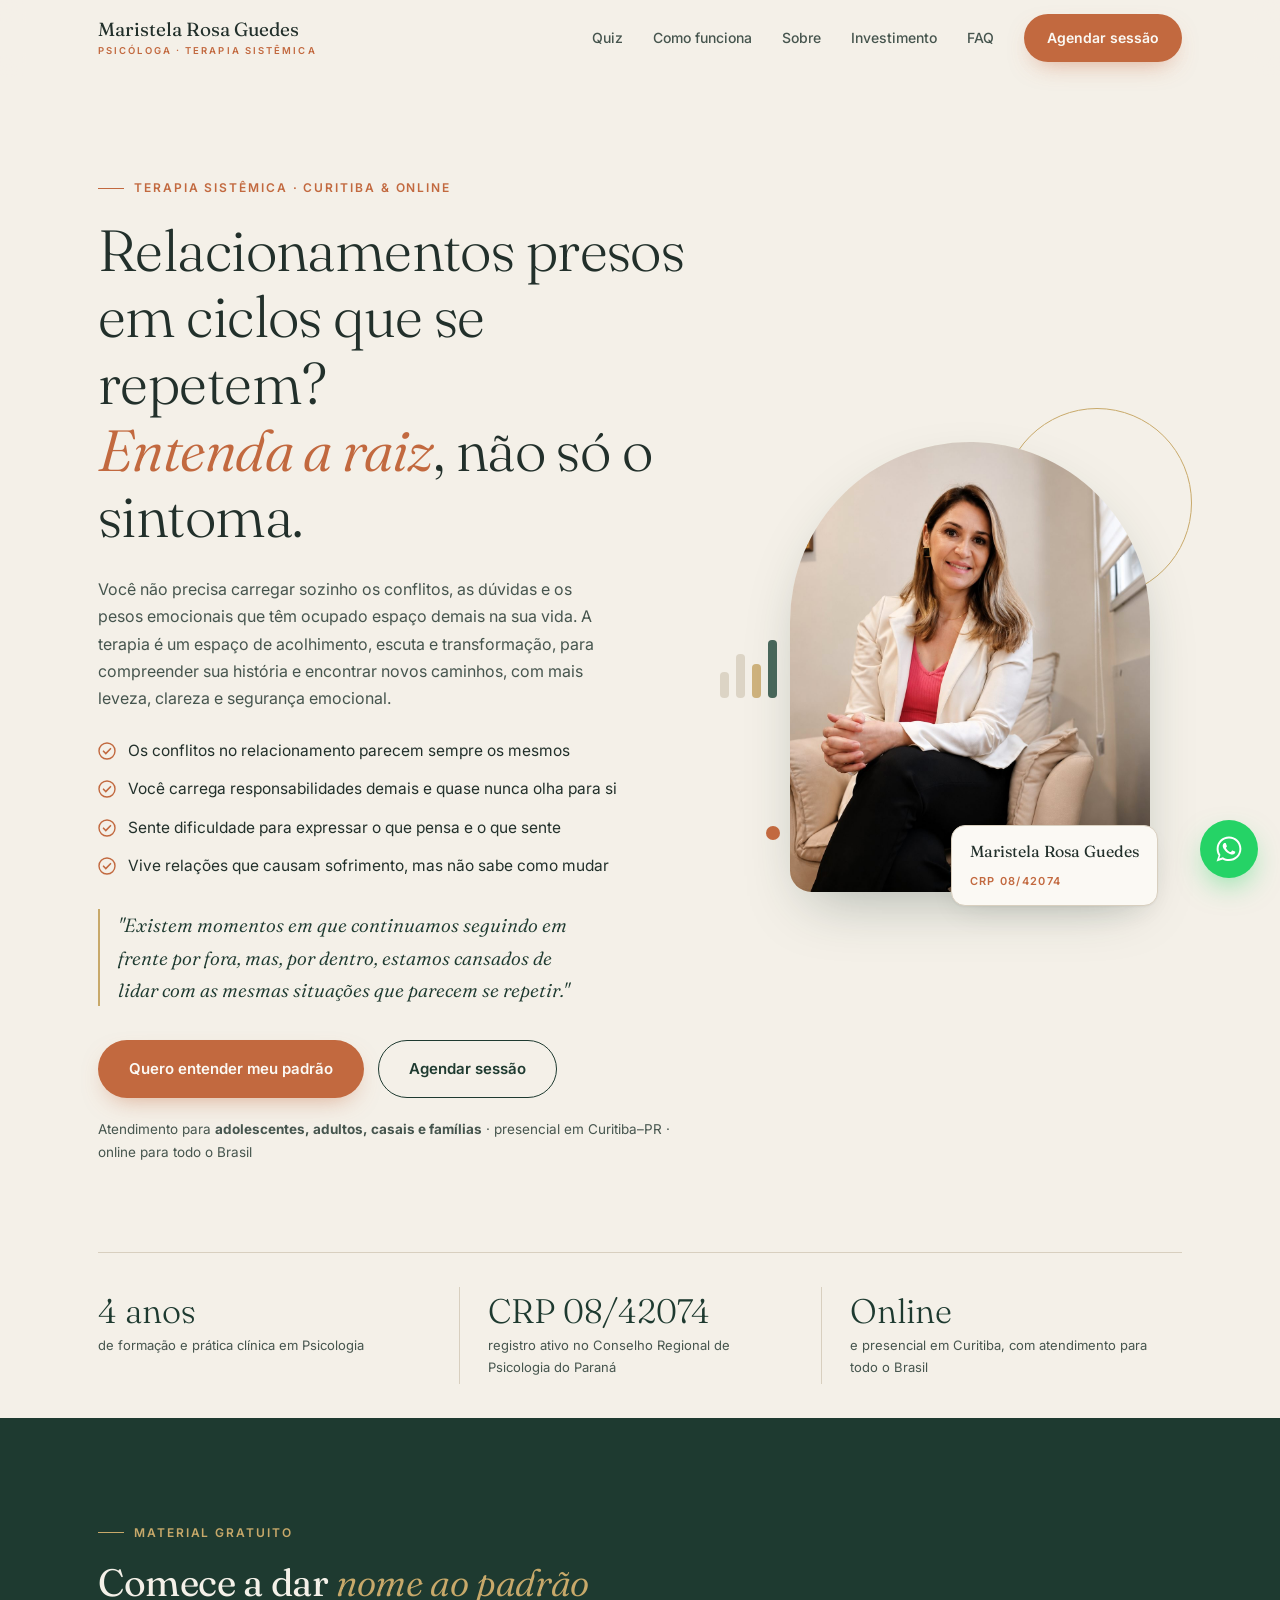
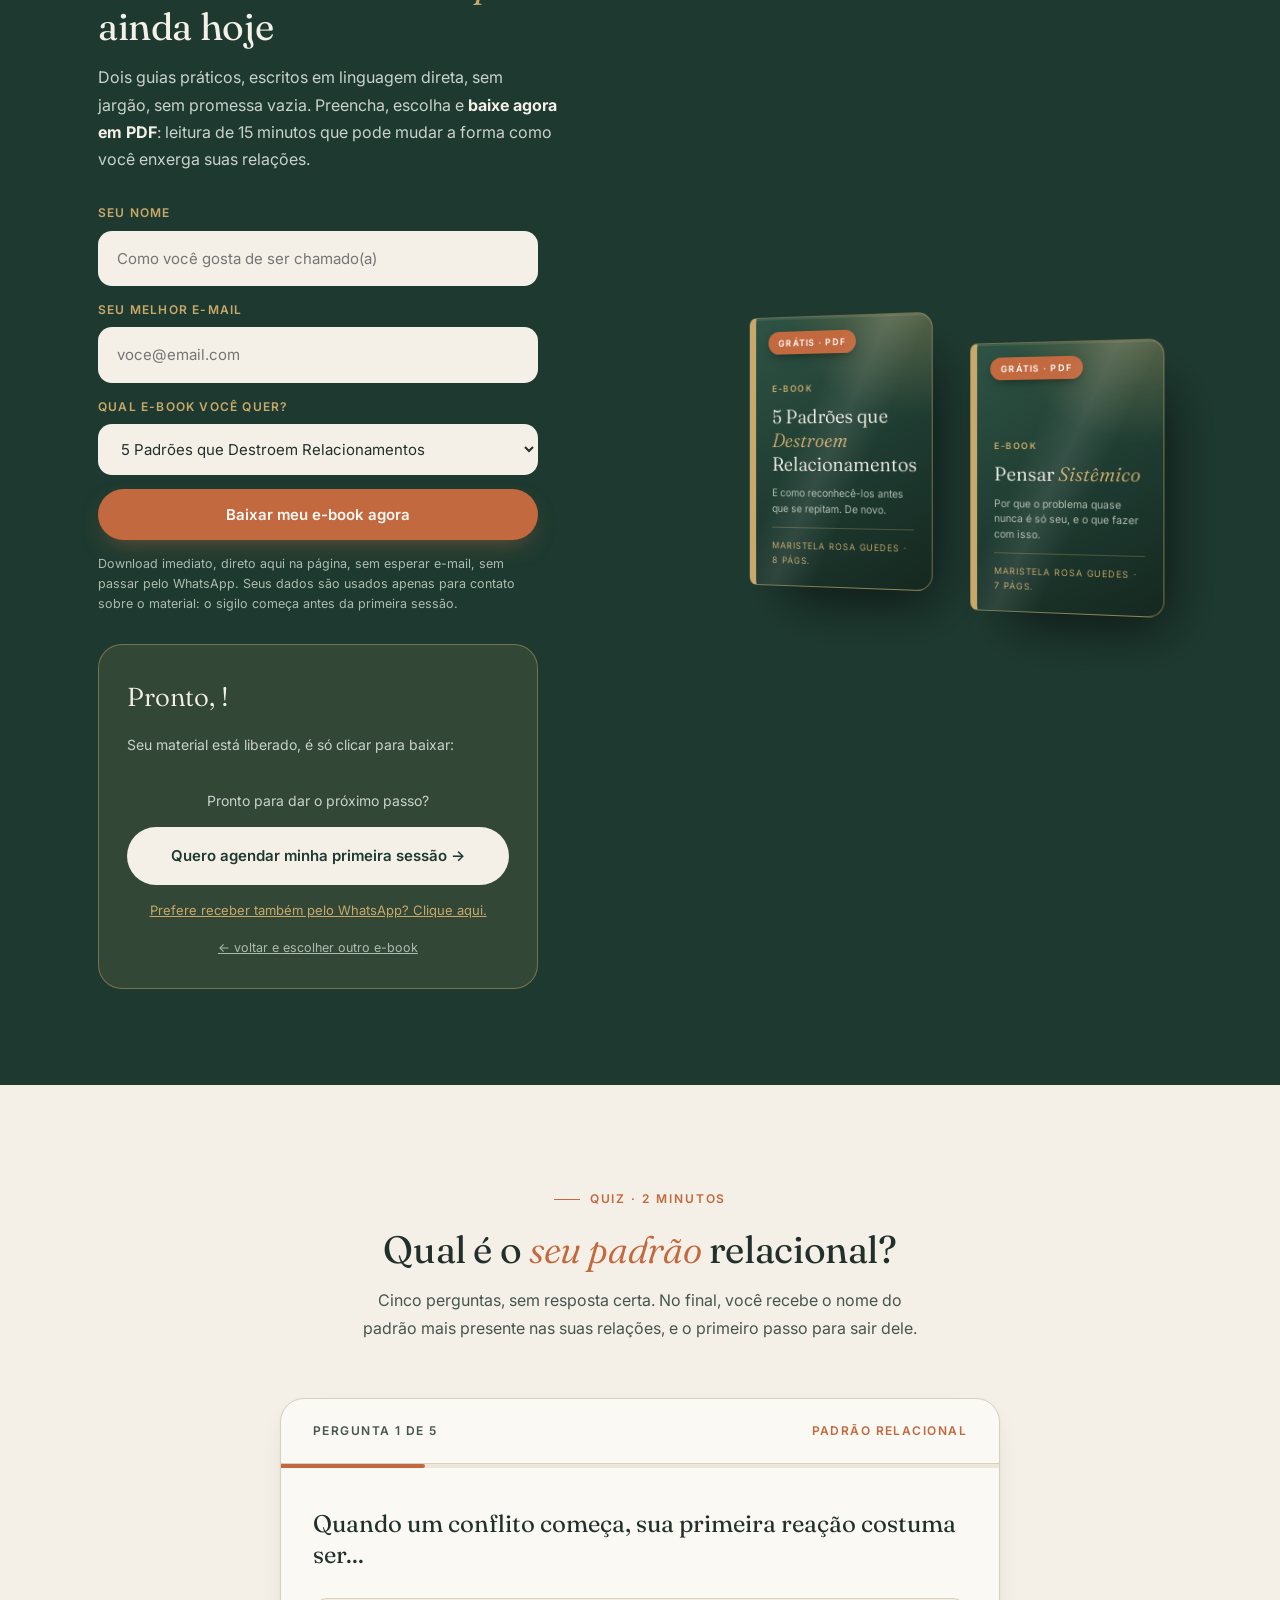
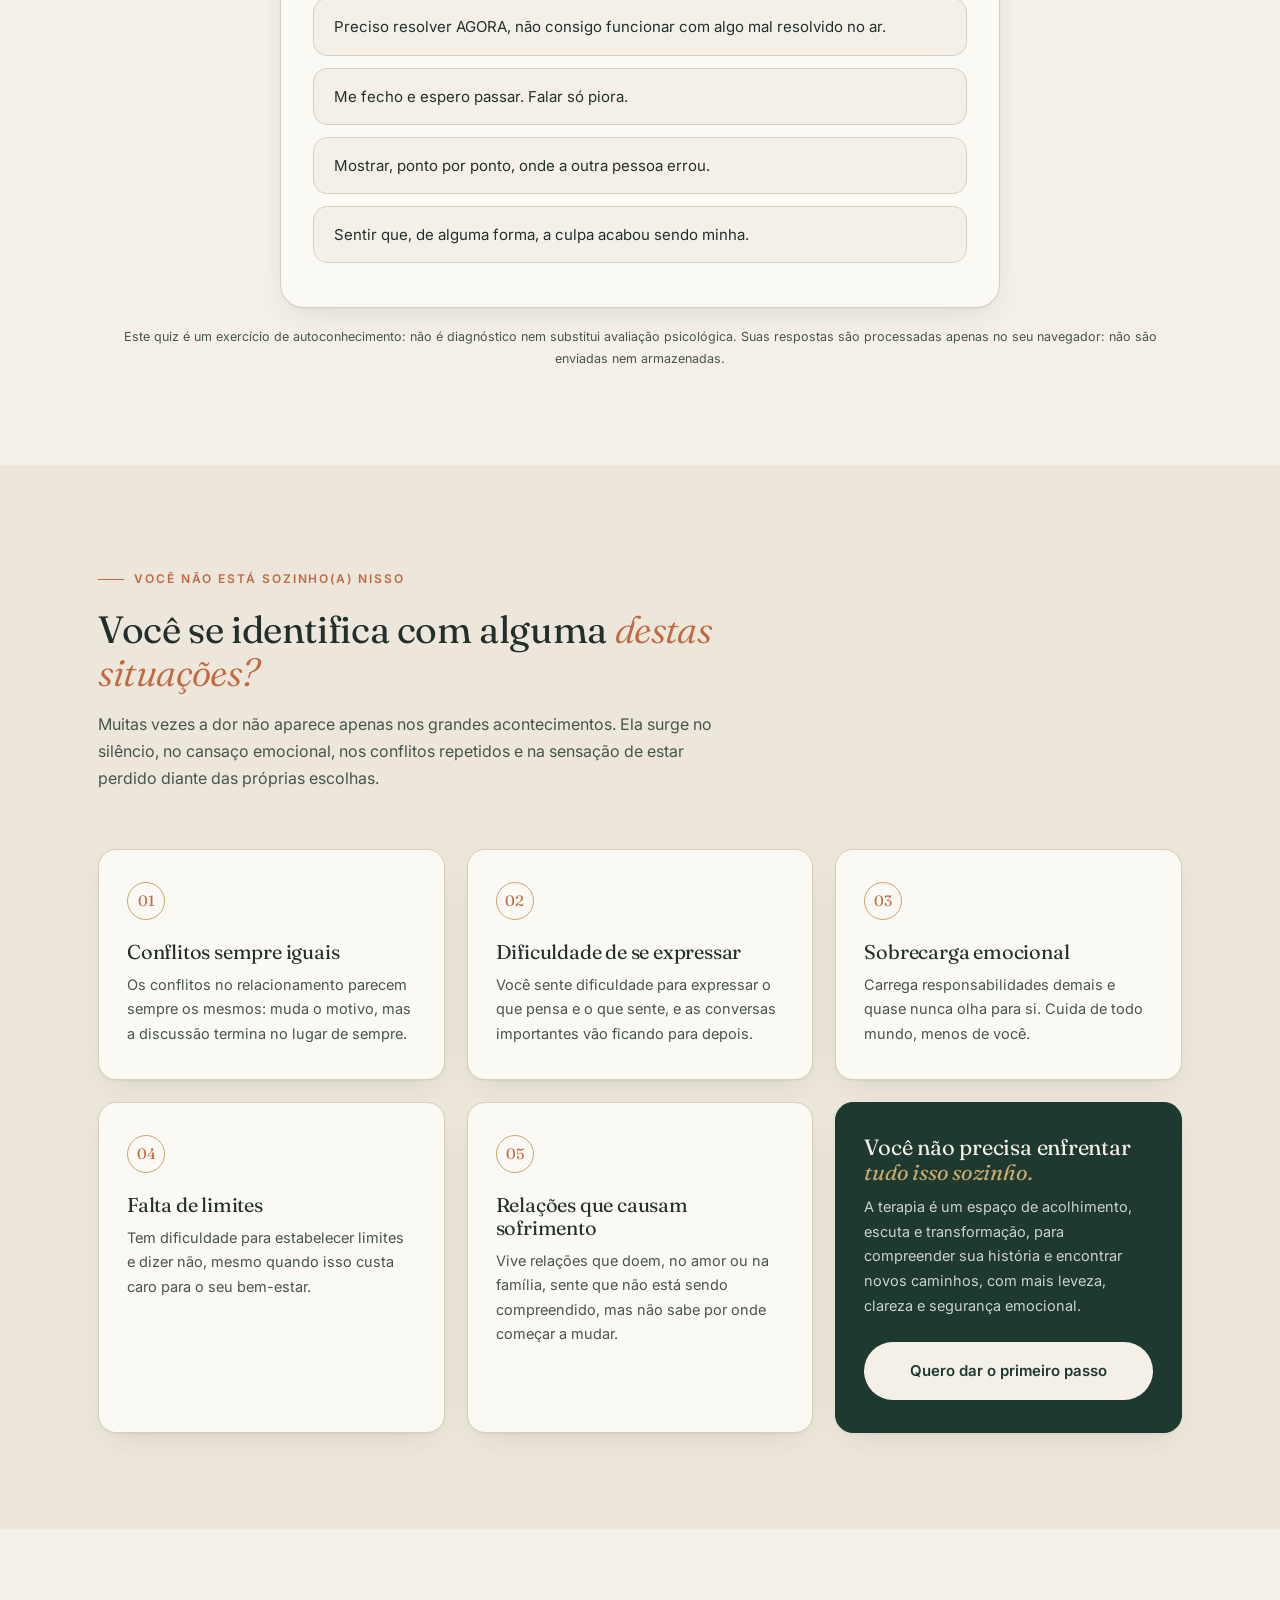
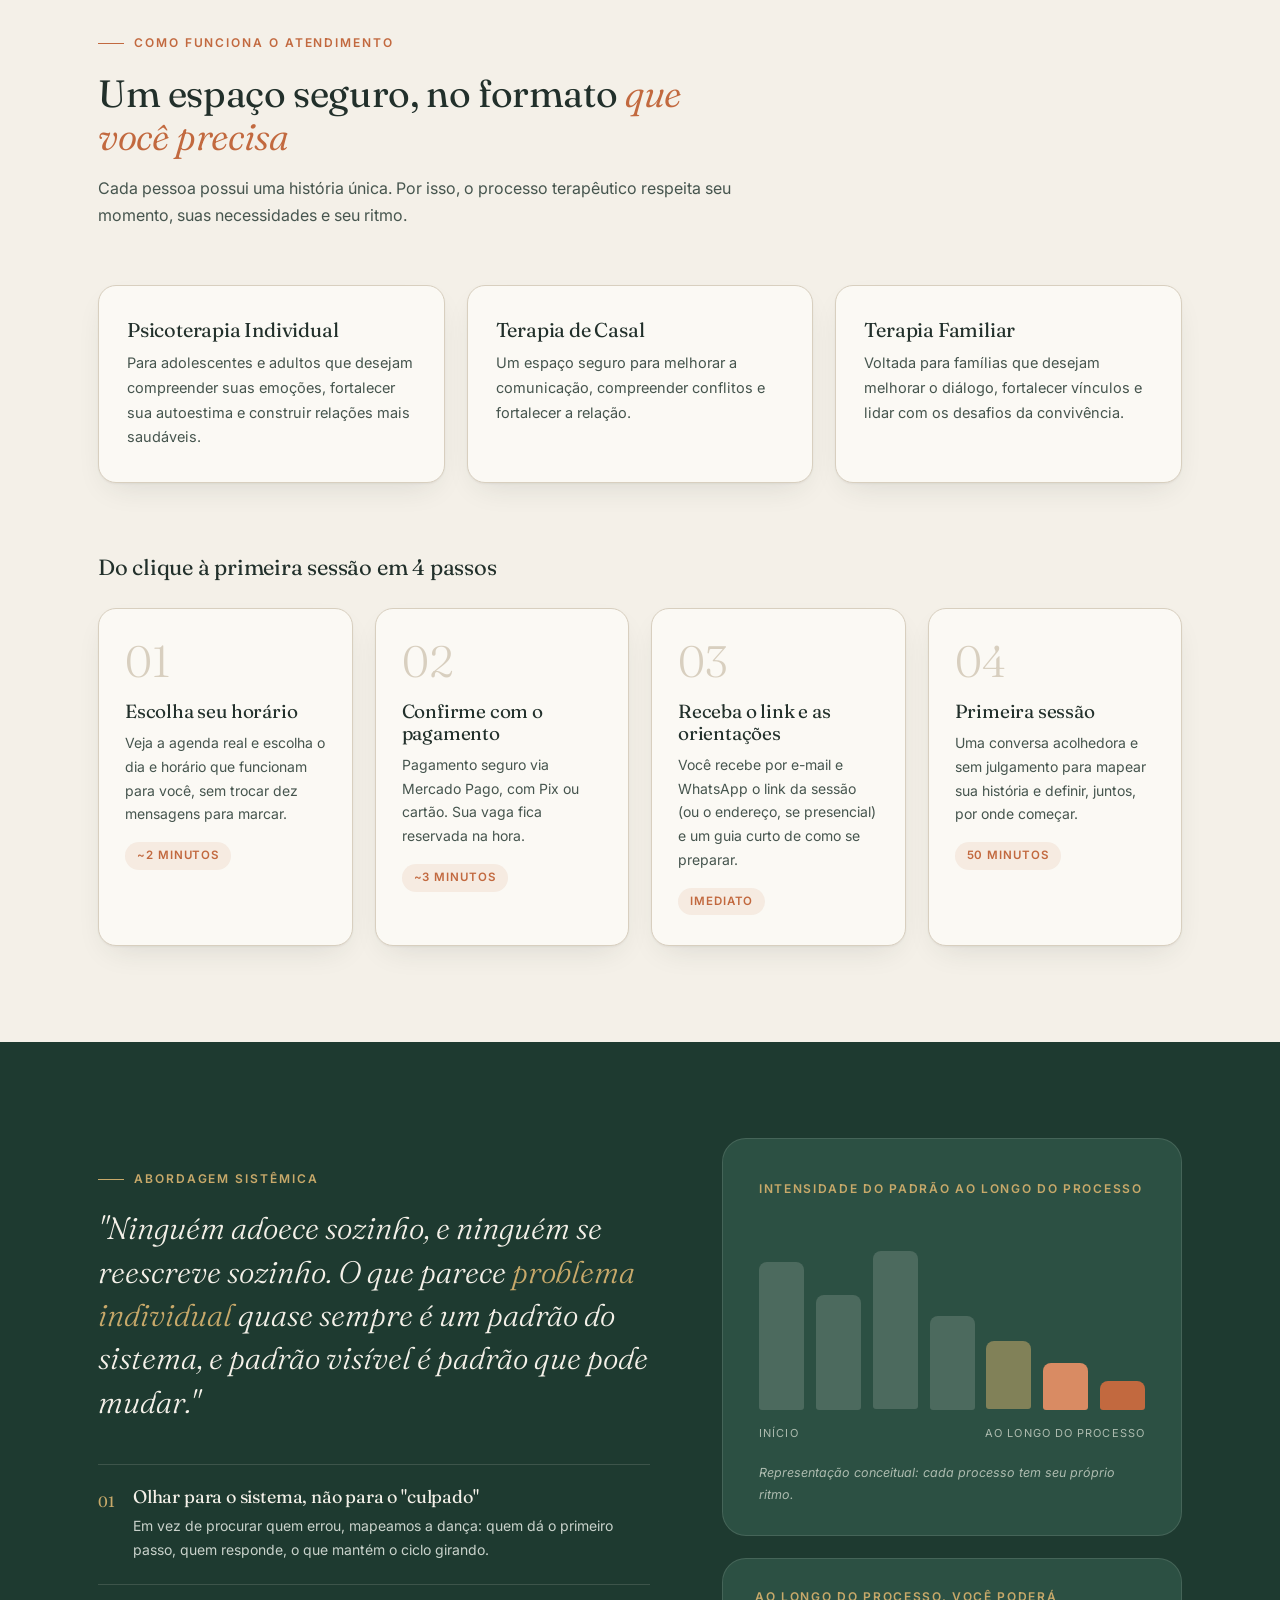
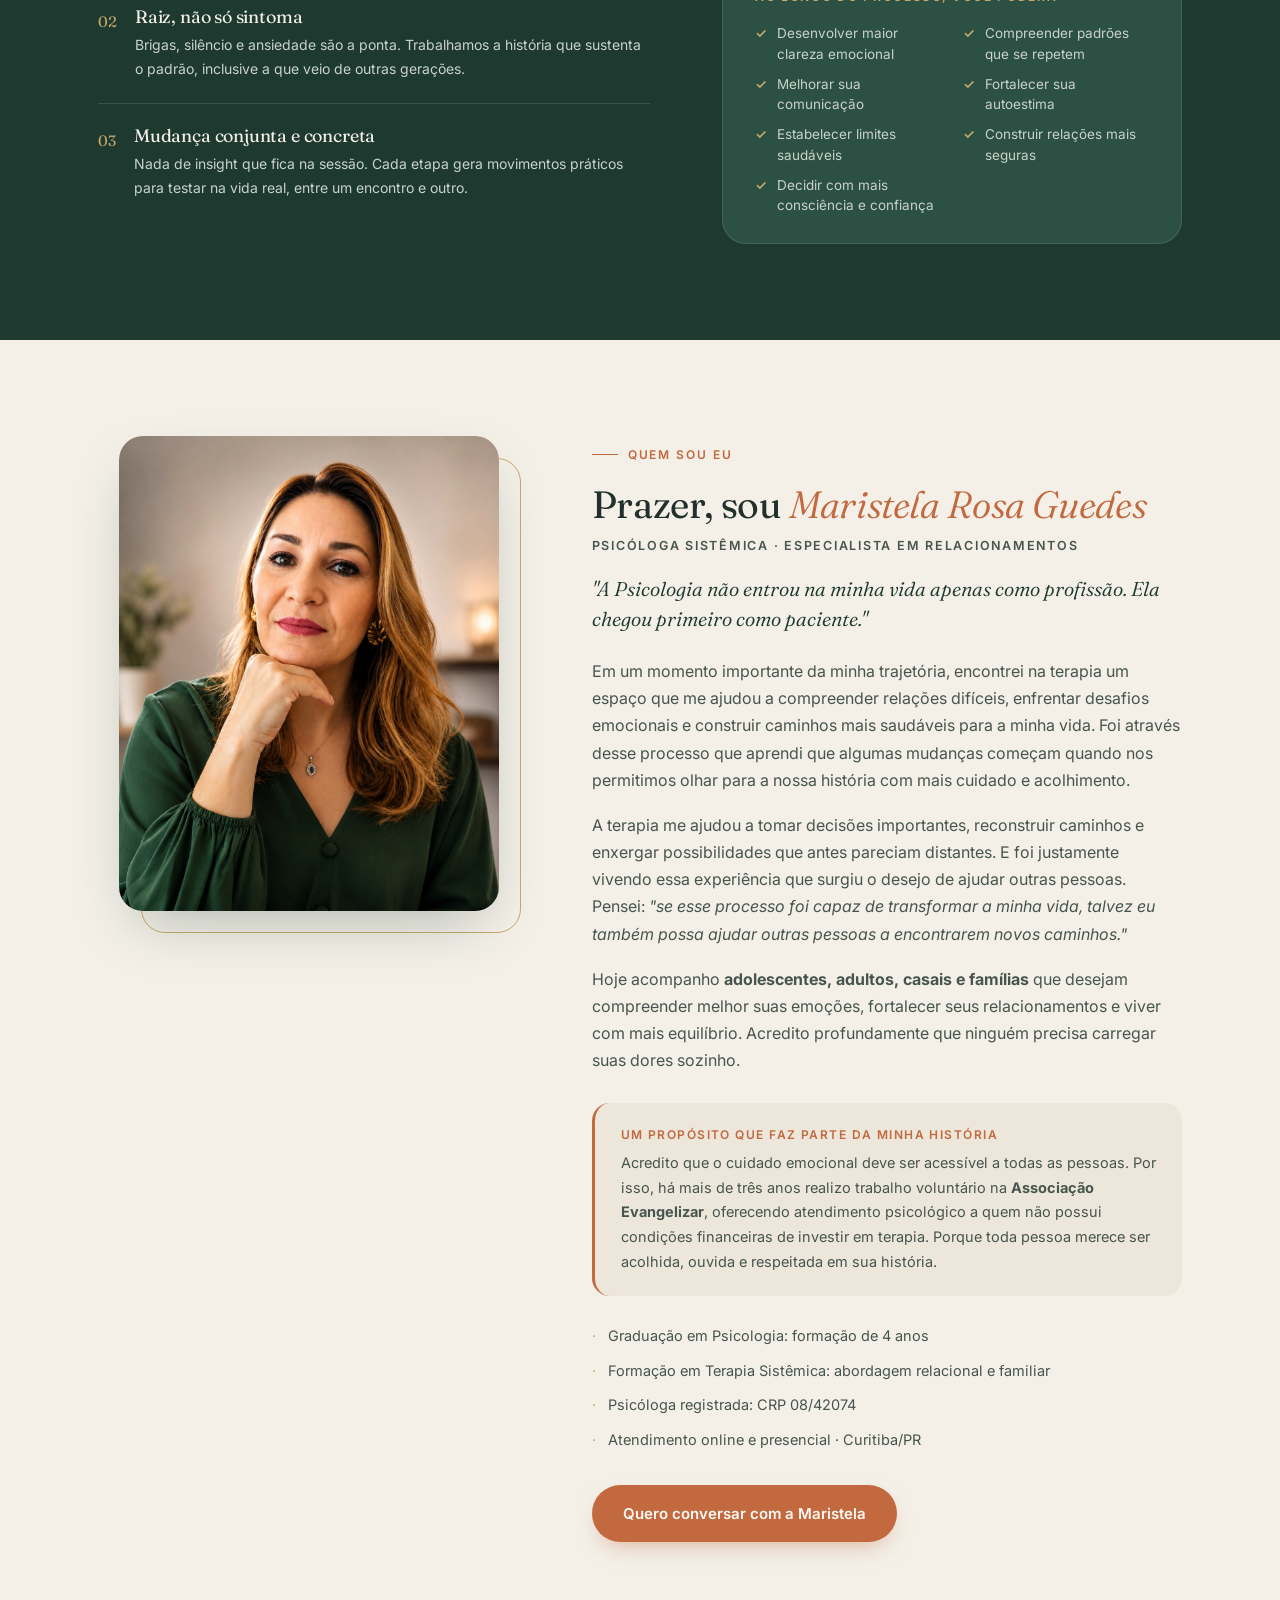
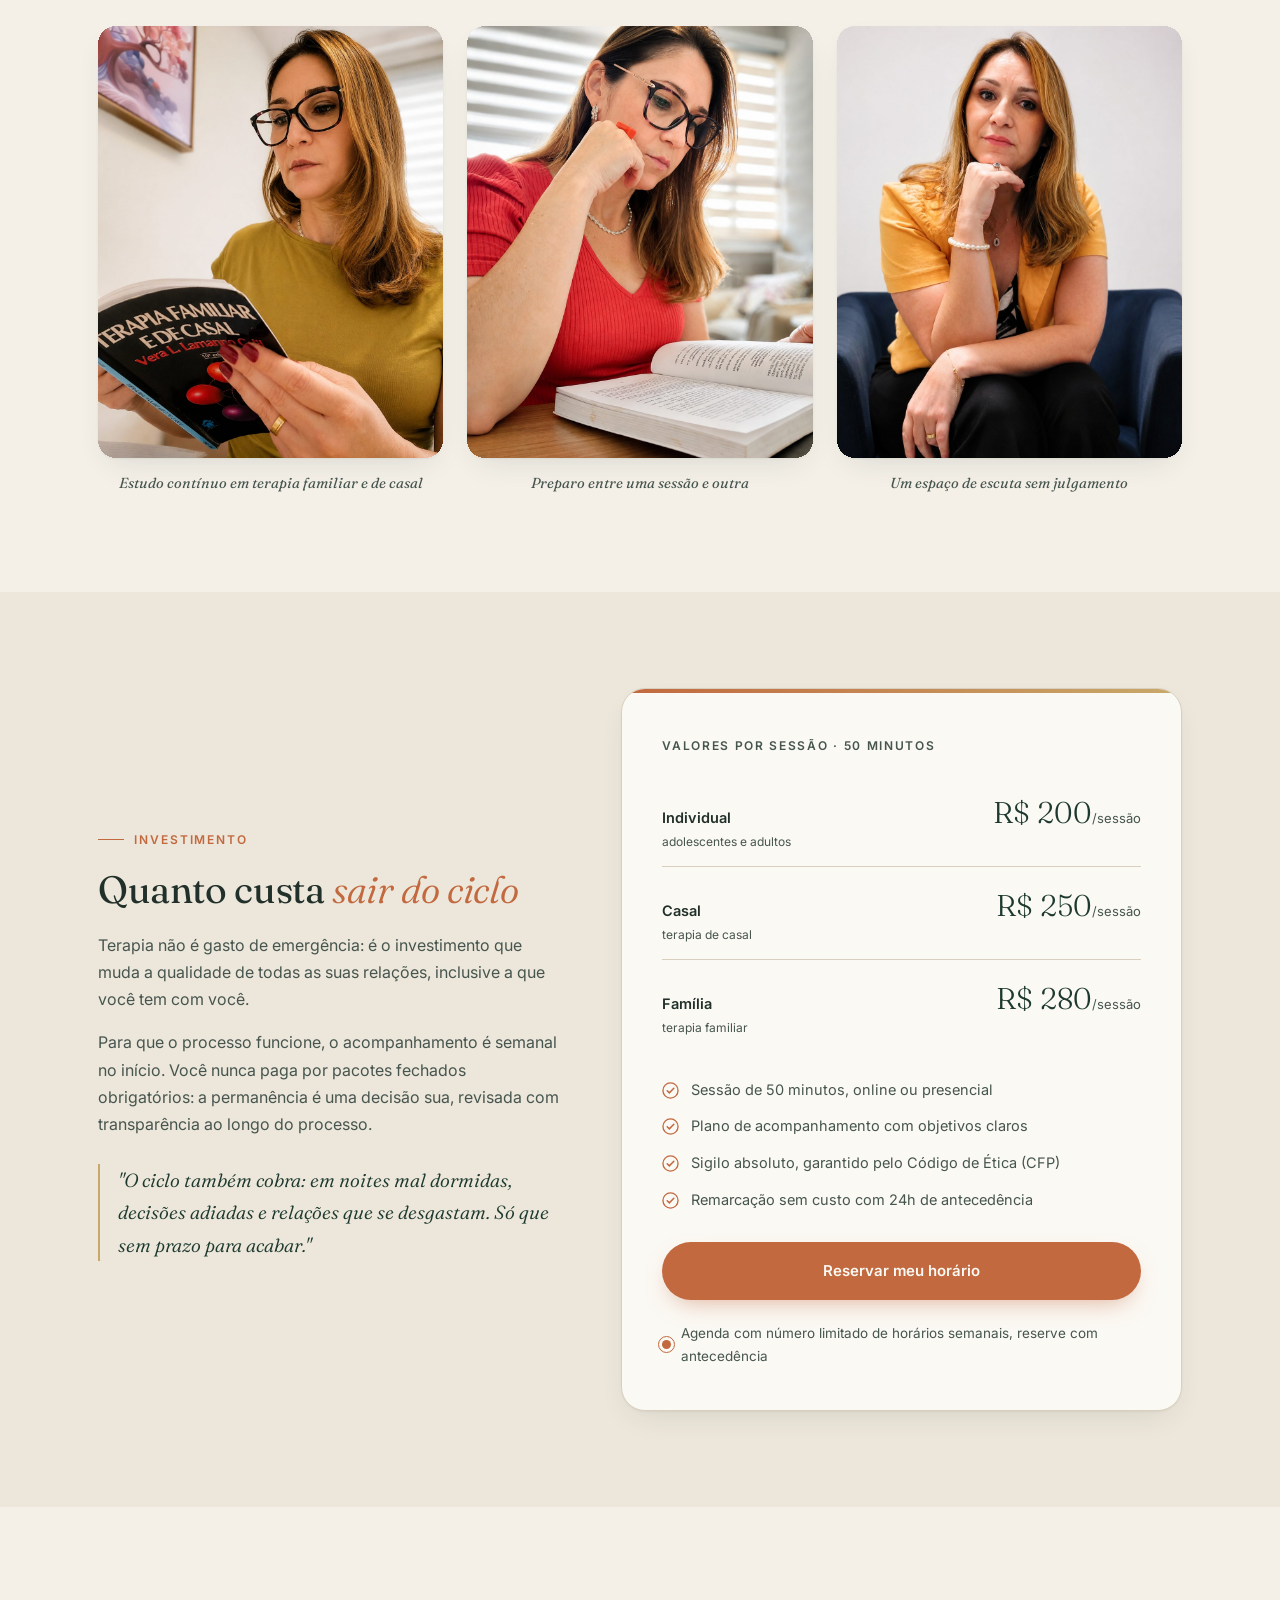
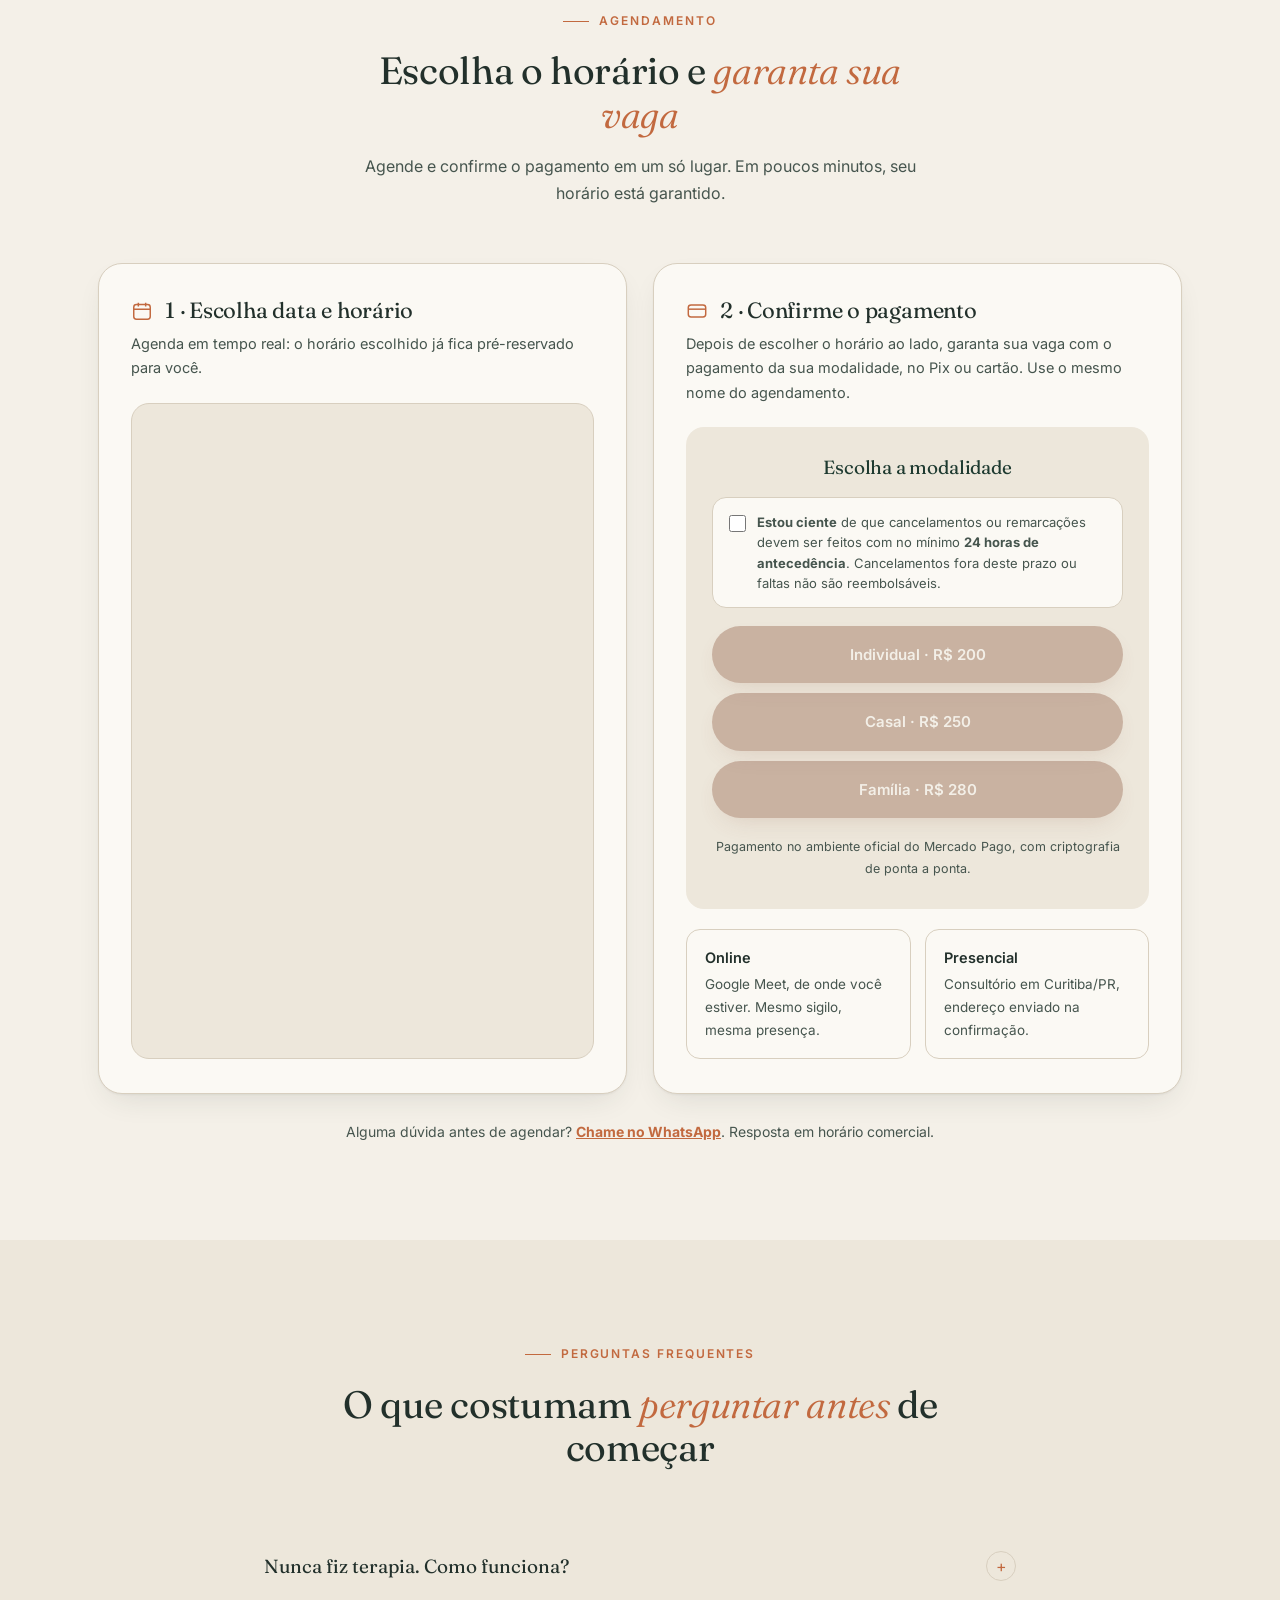
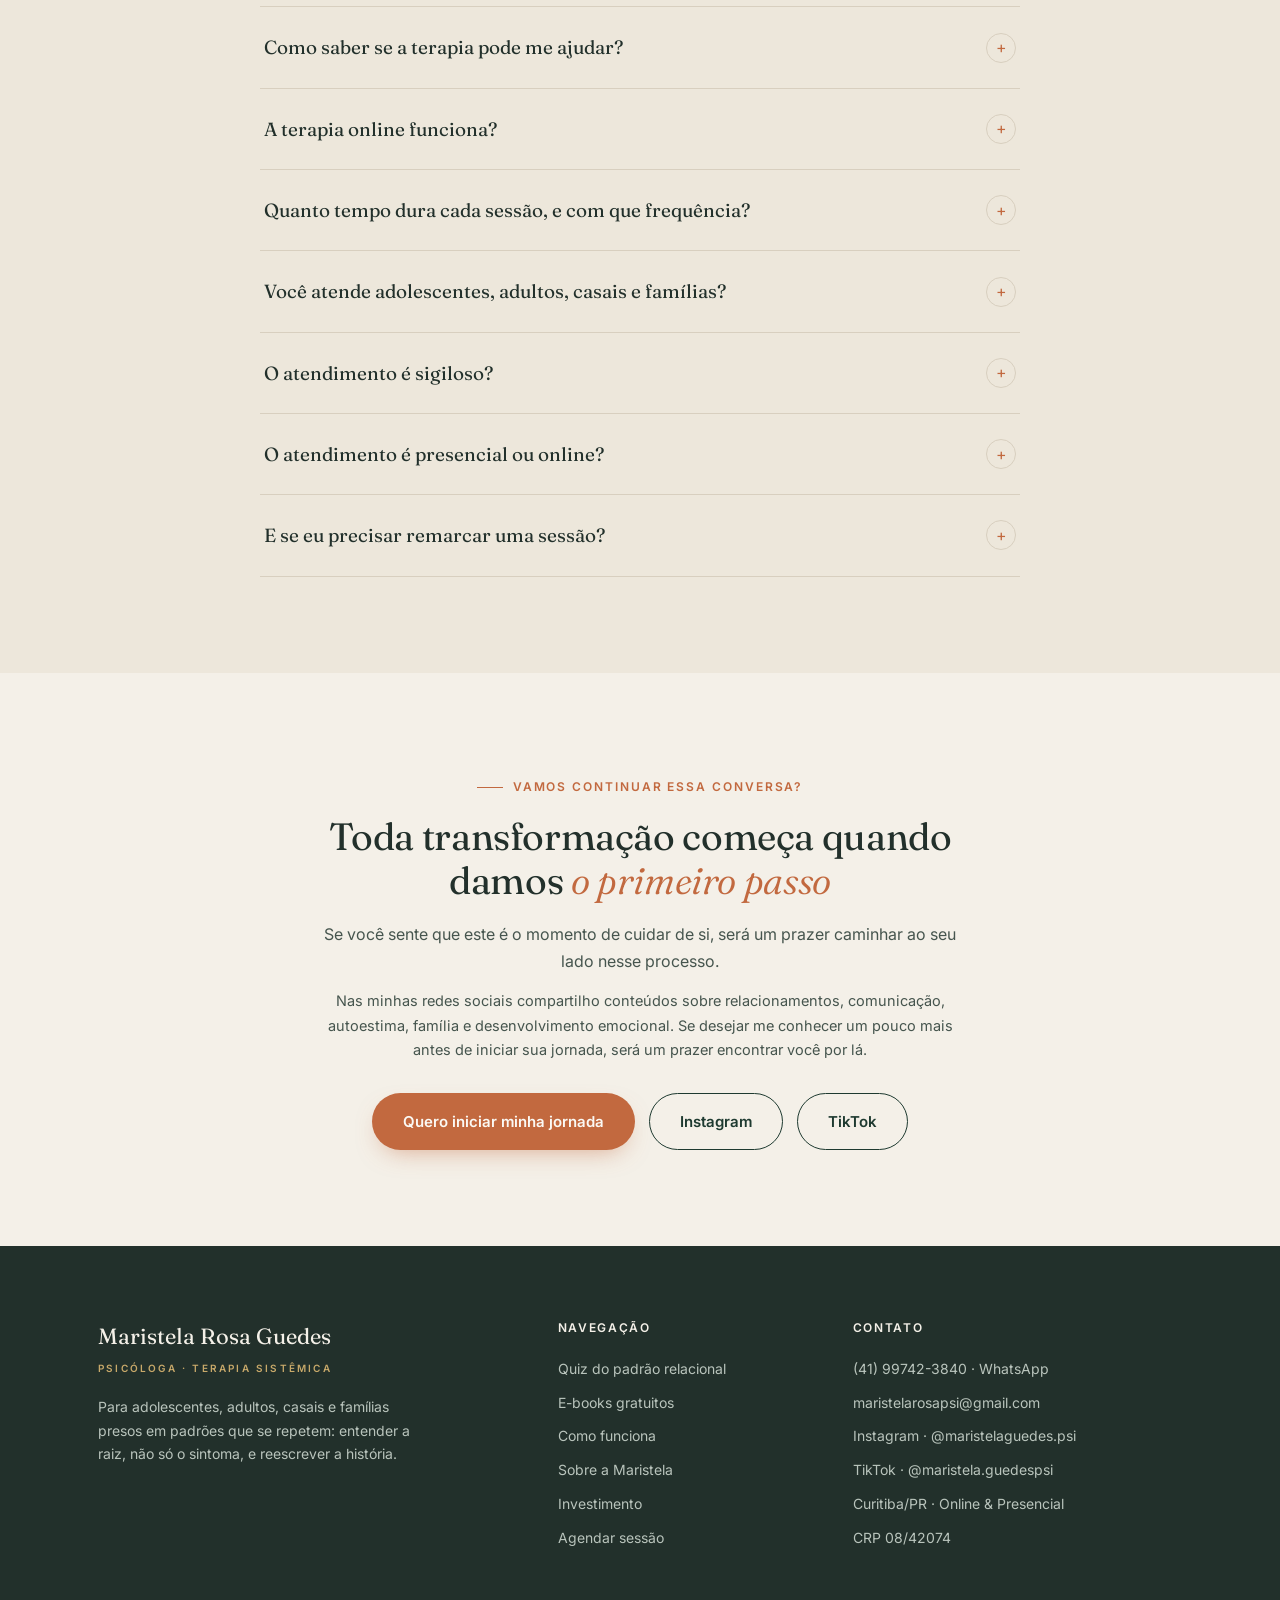
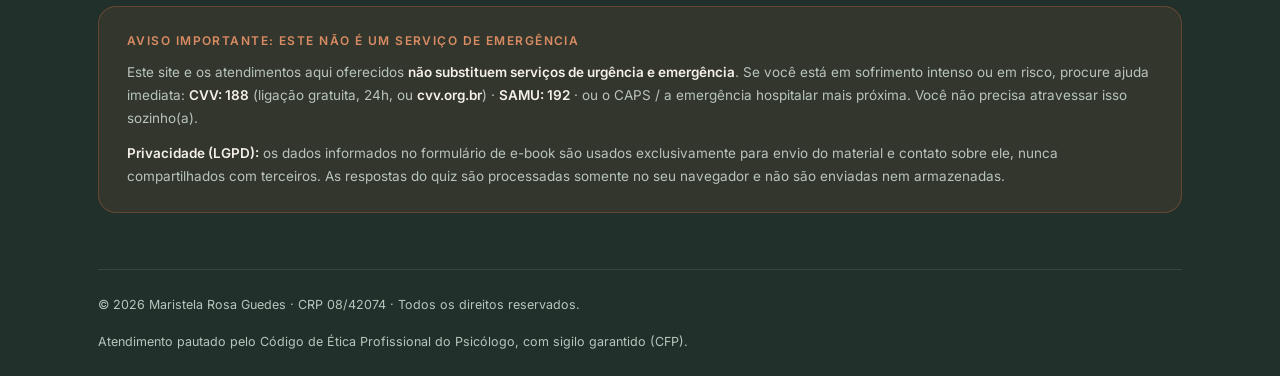
==== index.html @ d64a2497 "Nova foto do Sobre (fundo neutro), aceite de cancelamento no pagamento e remocao dos travessoes - Su" ====
<!DOCTYPE html>
<html lang="pt-BR">
<head>
<meta charset="UTF-8">
<meta name="viewport" content="width=device-width, initial-scale=1.0">
<title>Maristela Rosa Guedes | Psicóloga · Terapia Sistêmica em Curitiba</title>
<meta name="description" content="Terapia Sistêmica para adolescentes, adultos, casais e famílias presos em padrões que se repetem. Entenda a raiz, não só o sintoma, e reescreva a história. Presencial em Curitiba/PR e online para todo o Brasil. CRP 08/42074.">
<meta property="og:title" content="Maristela Rosa Guedes | Psicóloga · Terapia Sistêmica">
<meta property="og:description" content="Brigas que sempre terminam no mesmo lugar? O sofrimento relacional raramente é individual: é um padrão. E padrão compreendido pode ser reescrito.">
<meta property="og:type" content="website">
<meta property="og:locale" content="pt_BR">
<meta property="og:url" content="https://maristelarosapsi-lab.github.io/site-maristela/">
<meta property="og:image" content="https://maristelarosapsi-lab.github.io/site-maristela/fotos/hero.jpg">
<meta name="twitter:card" content="summary_large_image">
<meta name="keywords" content="psicóloga Curitiba, terapia de casal Curitiba, terapia familiar Curitiba, psicóloga online, terapia sistêmica, psicoterapia individual, psicóloga para adolescentes, terapia para casais, conflitos familiares, relacionamento, psicóloga CRP, Maristela Rosa Guedes">
<meta name="geo.region" content="BR-PR">
<meta name="geo.placename" content="Curitiba">
<meta name="robots" content="index, follow">
<link rel="canonical" href="https://maristelarosapsi-lab.github.io/site-maristela/">
<script type="application/ld+json">
{
  "@context": "https://schema.org",
  "@type": "LocalBusiness",
  "@id": "https://maristelarosapsi-lab.github.io/site-maristela/",
  "name": "Maristela Rosa Guedes | Psicóloga · Terapia Sistêmica",
  "description": "Terapia Sistêmica para adolescentes, adultos, casais e famílias. Atendimento presencial em Curitiba/PR e online para todo o Brasil. CRP 08/42074.",
  "url": "https://maristelarosapsi-lab.github.io/site-maristela/",
  "image": "https://maristelarosapsi-lab.github.io/site-maristela/fotos/hero.jpg",
  "telephone": "+55-41-99742-3840",
  "email": "maristelarosapsi@gmail.com",
  "priceRange": "R$200 - R$280",
  "address": { "@type": "PostalAddress", "addressLocality": "Curitiba", "addressRegion": "PR", "addressCountry": "BR" },
  "areaServed": ["Curitiba", "Brasil (atendimento online)"],
  "founder": { "@type": "Person", "name": "Maristela Rosa Guedes", "jobTitle": "Psicóloga", "identifier": "CRP 08/42074" },
  "sameAs": [
    "https://instagram.com/maristelaguedes.psi",
    "https://www.tiktok.com/@maristela.guedespsi"
  ],
  "makesOffer": [
    { "@type": "Offer", "name": "Psicoterapia individual: sessão de 50 minutos", "price": "200", "priceCurrency": "BRL" },
    { "@type": "Offer", "name": "Terapia de casal: sessão de 50 minutos", "price": "250", "priceCurrency": "BRL" },
    { "@type": "Offer", "name": "Terapia familiar: sessão de 50 minutos", "price": "280", "priceCurrency": "BRL" }
  ]
}
</script>
<link rel="preconnect" href="https://fonts.googleapis.com">
<link rel="preconnect" href="https://fonts.gstatic.com" crossorigin>
<link href="https://fonts.googleapis.com/css2?family=Fraunces:ital,opsz,wght@0,9..144,300;0,9..144,400;0,9..144,500;1,9..144,300;1,9..144,400&family=Inter:wght@400;500;600&display=swap" rel="stylesheet">
<script>document.documentElement.classList.add('js');</script>
<style>
/* ============================================================
   MARISTELA ROSA GUEDES · TERAPIA SISTÊMICA
   Fonte da verdade: Brandbook v1.0/2026 (paleta, tipografia,
   proporção 60/25/10/5, estrutura de seções das págs. 15–17).
   Tags [EDITAR] marcam dados que precisam de confirmação real
   antes da publicação: não remover sem substituir o conteúdo.
   ============================================================ */
:root{
  --bone:#F4F0E8;
  --bone2:#EDE7DB;
  --white:#FBF9F4;
  --ink:#22302B;
  --ink-soft:#46554E;
  --forest:#1E3A30;
  --forest2:#2C5043;
  --clay:#C2693F;
  --clay-soft:#D98B63;
  --gold:#C8A96A;
  --line:#D8CFBF;
  --r-sm:14px;
  --r-md:18px;
  --r-lg:24px;
  --shadow-card:0 1px 2px rgba(34,48,43,.05),0 12px 32px -12px rgba(34,48,43,.14);
  --shadow-deep:0 24px 60px -20px rgba(30,58,48,.35);
  --wrap:1180px;
}
*{margin:0;padding:0;box-sizing:border-box}
html{scroll-behavior:smooth;scroll-padding-top:92px}
@media (prefers-reduced-motion:reduce){
  html{scroll-behavior:auto}
  *,*::before,*::after{animation-duration:.01ms!important;animation-iteration-count:1!important;transition-duration:.01ms!important}
}
body{
  font-family:'Inter',sans-serif;
  font-size:16px;line-height:1.7;
  color:var(--ink);
  background:var(--bone);
  -webkit-font-smoothing:antialiased;
}
::selection{background:var(--clay);color:var(--white)}
img{max-width:100%;display:block}
a{color:var(--clay)}
h1,h2,h3,.serif{font-family:'Fraunces',serif;font-weight:400;line-height:1.15;letter-spacing:-.01em}
h1{font-size:clamp(38px,5.2vw,58px);font-weight:300}
h2{font-size:clamp(30px,3.6vw,38px)}
h3{font-size:22px}
em.hl{font-style:italic;color:var(--clay);font-weight:340}
.dark em.hl{color:var(--gold)}

.wrap{max-width:var(--wrap);margin:0 auto;padding:0 24px}
@media(min-width:1100px){.wrap{padding:0 48px}}
section{padding:96px 0}
@media(max-width:720px){section{padding:64px 0}}

.eyebrow{
  display:inline-flex;align-items:center;gap:10px;
  font-size:12px;font-weight:600;letter-spacing:.16em;text-transform:uppercase;
  color:var(--clay);margin-bottom:18px;
}
.eyebrow::before{content:"";width:26px;height:1px;background:var(--clay)}
.dark .eyebrow{color:var(--gold)}
.dark .eyebrow::before{background:var(--gold)}
.section-head{max-width:640px;margin-bottom:56px}
.section-head p{color:var(--ink-soft);margin-top:16px}
.dark{background:var(--forest);color:var(--bone)}
.dark h2,.dark h3{color:var(--bone)}
.dark .section-head p{color:#C9D2CB}
.alt{background:var(--bone2)}

/* ---------- Tag EDITAR (obrigatória: prova social não verificada) ---------- */
.editar{
  display:inline-flex;align-items:center;gap:5px;vertical-align:middle;
  font-family:'Inter',sans-serif;font-size:10px;font-weight:600;letter-spacing:.1em;
  color:#7A5F2E;background:rgba(200,169,106,.18);
  border:1px dashed var(--gold);border-radius:6px;
  padding:2px 7px;margin-left:8px;text-transform:uppercase;white-space:nowrap;
}
.editar::before{content:"✎"}
.dark .editar{color:var(--gold);background:rgba(200,169,106,.12)}

/* ---------- Botões ---------- */
.btn{
  display:inline-flex;align-items:center;justify-content:center;gap:10px;
  font-family:'Inter',sans-serif;font-size:15px;font-weight:600;
  padding:15px 30px;border-radius:999px;border:1px solid transparent;
  cursor:pointer;text-decoration:none;transition:transform .18s ease,box-shadow .18s ease,background .18s ease;
}
.btn:hover{transform:translateY(-2px)}
.btn:active{transform:translateY(0)}
.btn-clay{background:var(--clay);color:var(--white);box-shadow:0 10px 24px -10px rgba(194,105,63,.55)}
.btn-clay:hover{background:#B15D35}
.btn-ghost{background:transparent;color:var(--forest);border-color:var(--forest)}
.btn-ghost:hover{background:var(--forest);color:var(--bone)}
.dark .btn-ghost{color:var(--bone);border-color:rgba(244,240,232,.4)}
.dark .btn-ghost:hover{background:var(--bone);color:var(--forest)}
.btn-bone{background:var(--bone);color:var(--forest)}
.btn-bone:hover{background:var(--white)}

/* ---------- Reveal on scroll (fallback: visível sem JS) ---------- */
.reveal{opacity:1;transform:none}
html.js .reveal{opacity:0;transform:translateY(26px);transition:opacity .7s ease,transform .7s ease}
html.js .reveal.in{opacity:1;transform:none}
@media (prefers-reduced-motion:reduce){html.js .reveal{opacity:1;transform:none}}

/* ============================ NAVBAR ============================ */
.nav{
  position:fixed;top:0;left:0;right:0;z-index:60;
  background:rgba(244,240,232,.82);
  backdrop-filter:blur(12px);-webkit-backdrop-filter:blur(12px);
  border-bottom:1px solid transparent;
  transition:border-color .25s ease,box-shadow .25s ease;
}
.nav.scrolled{border-bottom-color:var(--line);box-shadow:0 6px 24px -18px rgba(34,48,43,.25)}
.nav-inner{display:flex;align-items:center;justify-content:space-between;height:76px}
.logo{text-decoration:none;line-height:1.1}
.logo .name{font-family:'Fraunces',serif;font-size:19px;font-weight:400;color:var(--ink);display:block}
.logo .sub{font-size:9.5px;font-weight:600;letter-spacing:.22em;text-transform:uppercase;color:var(--clay)}
.nav-links{display:flex;align-items:center;gap:30px;list-style:none}
.nav-links a:not(.btn){font-size:14px;font-weight:500;color:var(--ink-soft);text-decoration:none;transition:color .15s}
.nav-links a:not(.btn):hover{color:var(--clay)}
.nav-links .btn{padding:11px 22px;font-size:14px}
.burger{display:none;background:none;border:none;cursor:pointer;padding:8px}
.burger span{display:block;width:22px;height:2px;background:var(--ink);margin:5px 0;transition:.25s}
@media(max-width:900px){
  .burger{display:block}
  .nav-links{
    position:absolute;top:76px;left:0;right:0;
    flex-direction:column;align-items:flex-start;gap:4px;
    background:var(--bone);border-bottom:1px solid var(--line);
    padding:12px 24px 24px;display:none;
  }
  .nav-links.open{display:flex}
  .nav-links li{width:100%}
  .nav-links a:not(.btn){display:block;padding:12px 0;font-size:16px}
  .nav-links .btn{margin-top:10px;width:100%}
}

/* ============================ HERO ============================ */
.hero{padding:170px 0 0;position:relative;overflow:hidden}
@media(max-width:720px){.hero{padding-top:120px}}
.hero-grid{display:grid;grid-template-columns:minmax(0,7fr) minmax(0,5fr);gap:64px;align-items:center}
@media(max-width:900px){.hero-grid{grid-template-columns:1fr;gap:48px}}
.hero h1 .line2{display:block}
.hero-lead{margin:26px 0 8px;color:var(--ink-soft);max-width:520px}
.recon{list-style:none;margin:26px 0 30px;display:grid;gap:12px}
.recon li{display:flex;gap:12px;align-items:flex-start;font-size:15.5px;color:var(--ink)}
.recon li svg{flex:none;margin-top:4px}
.ponte{
  font-family:'Fraunces',serif;font-style:italic;font-weight:340;
  font-size:19px;color:var(--forest);
  border-left:2px solid var(--gold);padding-left:18px;margin:30px 0 34px;max-width:480px;
}
.hero-ctas{display:flex;gap:14px;flex-wrap:wrap}
.hero-foto{position:relative;justify-self:center}
.hero-foto .frame{
  width:min(360px,78vw);aspect-ratio:4/5;overflow:hidden;
  border-radius:200px 200px var(--r-lg) var(--r-lg);
  box-shadow:var(--shadow-deep);position:relative;z-index:2;
  background:var(--bone2);
}
.hero-foto img{
  width:100%;height:100%;object-fit:cover;object-position:top center;
  filter:saturate(1.03); /* fotos já com tratamento quente de ensaio: só reforço sutil (brandbook §06) */
}
.hero-foto .ring{
  position:absolute;width:190px;height:190px;border-radius:50%;
  border:1px solid var(--gold);top:-34px;right:-42px;z-index:1;
}
.hero-foto .dot{
  position:absolute;width:14px;height:14px;border-radius:50%;
  background:var(--clay);bottom:52px;left:-24px;z-index:3;
}
.hero-foto .bars{position:absolute;left:-70px;top:44%;display:flex;gap:7px;align-items:flex-end;z-index:1;opacity:.85}
.hero-foto .bars i{width:9px;border-radius:4px;background:var(--line)}
.hero-foto .bars i:nth-child(1){height:26px}
.hero-foto .bars i:nth-child(2){height:44px}
.hero-foto .bars i:nth-child(3){height:34px;background:var(--gold)}
.hero-foto .bars i:nth-child(4){height:58px;background:var(--forest2)}
.hero-foto figcaption{
  position:absolute;bottom:-14px;right:-8px;z-index:4;
  background:var(--white);border:1px solid var(--line);border-radius:var(--r-sm);
  padding:12px 18px;box-shadow:var(--shadow-card);
}
.hero-foto figcaption .n{font-family:'Fraunces',serif;font-size:16px;color:var(--ink)}
.hero-foto figcaption .c{font-size:11px;font-weight:600;letter-spacing:.12em;text-transform:uppercase;color:var(--clay)}
@media(max-width:900px){.hero-foto .bars{left:-8px}}

/* faixa de confiança */
.trust{border-top:1px solid var(--line);margin-top:88px}
.trust-grid{display:grid;grid-template-columns:repeat(3,1fr);gap:0;padding:34px 0}
.trust-item{padding:6px 28px;border-left:1px solid var(--line)}
.trust-item:first-child{border-left:none;padding-left:0}
.trust-item .num{font-family:'Fraunces',serif;font-size:34px;font-weight:300;color:var(--forest);line-height:1.1}
.trust-item .lbl{font-size:13px;color:var(--ink-soft);margin-top:4px}
@media(max-width:720px){
  .trust-grid{grid-template-columns:1fr;gap:20px}
  .trust-item{border-left:none;padding:0}
}

/* ============================ E-BOOKS (forest) ============================ */
.ebook-grid{display:grid;grid-template-columns:minmax(0,6fr) minmax(0,5fr);gap:72px;align-items:center}
@media(max-width:900px){.ebook-grid{grid-template-columns:1fr;gap:56px}}
.books{display:flex;gap:30px;justify-content:center;perspective:1100px}
.book{
  position:relative;width:196px;aspect-ratio:172/240;border-radius:8px 16px 16px 8px;
  background:
    radial-gradient(130% 90% at 88% -12%, rgba(200,169,106,.38), transparent 55%),
    linear-gradient(150deg,#2E5344,var(--forest) 58%,#152820);
  border:1px solid rgba(200,169,106,.5);border-left:7px solid var(--gold);
  padding:20px 18px 18px;display:flex;flex-direction:column;justify-content:flex-end;gap:10px;
  transform:rotateY(-16deg);
  box-shadow:22px 30px 52px -18px rgba(0,0,0,.6),1px 2px 0 rgba(255,255,255,.08) inset;
  transition:transform .35s ease,box-shadow .35s ease;overflow:hidden;
}
.book::after{content:"";position:absolute;inset:0;pointer-events:none;background:linear-gradient(115deg,transparent 32%,rgba(255,255,255,.09) 46%,transparent 60%)}
.book:hover{transform:rotateY(-5deg) translateY(-10px) scale(1.03);box-shadow:26px 40px 64px -20px rgba(0,0,0,.65),1px 2px 0 rgba(255,255,255,.08) inset}
.book.b2{transform:rotateY(-16deg) translateY(26px)}
.book.b2:hover{transform:rotateY(-5deg) translateY(16px) scale(1.03)}
.book .badge{
  position:absolute;top:14px;left:14px;
  font-size:9px;font-weight:600;letter-spacing:.14em;text-transform:uppercase;
  background:var(--clay);color:#fff;border-radius:999px;padding:4px 11px;
  box-shadow:0 4px 12px -4px rgba(0,0,0,.5);
}
.book .tag{font-size:9px;font-weight:600;letter-spacing:.18em;color:var(--gold);text-transform:uppercase}
.book .title{font-family:'Fraunces',serif;font-weight:340;font-size:19.5px;line-height:1.22;color:var(--bone)}
.book .title i{font-style:italic;color:var(--gold)}
.book .sub{font-size:10.5px;line-height:1.5;color:#ADBBAF}
.book .autor{
  font-size:9px;letter-spacing:.1em;color:rgba(200,169,106,.95);text-transform:uppercase;
  border-top:1px solid rgba(200,169,106,.3);padding-top:10px;
}
.ebook-done{
  margin-top:30px;max-width:440px;
  background:rgba(200,169,106,.12);border:1px solid rgba(200,169,106,.45);
  border-radius:var(--r-lg);padding:30px 28px;display:grid;gap:14px;
}
.ebook-done .ed-title{font-family:'Fraunces',serif;font-size:26px;font-weight:340;color:var(--bone)}
.ebook-done .ed-title em{font-style:italic;color:var(--gold)}
.ebook-done .ed-sub{font-size:14px;color:#C9D2CB}
.ed-links{display:grid;gap:10px}
.ed-links .btn{width:100%}
.ed-whats{font-size:13px;color:var(--gold);text-align:center}
.ed-refazer{
  background:none;border:none;cursor:pointer;font:inherit;font-size:12.5px;
  color:#ADBBAF;text-decoration:underline;margin-top:2px;
}
.ebook-form{display:grid;gap:14px;margin-top:30px;max-width:440px}
.field label{display:block;font-size:12px;font-weight:600;letter-spacing:.1em;text-transform:uppercase;color:var(--gold);margin-bottom:7px}
.field input,.field select{
  width:100%;padding:14px 18px;font:inherit;font-size:15px;color:var(--ink);
  background:var(--bone);border:1px solid rgba(244,240,232,.25);border-radius:var(--r-sm);outline:none;
}
.field input:focus,.field select:focus{border-color:var(--gold);box-shadow:0 0 0 3px rgba(200,169,106,.25)}
.ebook-note{font-size:12.5px;color:#ADBBAF;line-height:1.6}
.form-ok{
  display:none;background:rgba(200,169,106,.14);border:1px solid rgba(200,169,106,.4);
  border-radius:var(--r-sm);padding:14px 18px;font-size:14px;color:var(--bone);
}
.form-ok.show{display:block}

/* ============================ QUIZ ============================ */
.quiz-shell{
  max-width:720px;margin:0 auto;background:var(--white);
  border:1px solid var(--line);border-radius:var(--r-lg);
  box-shadow:var(--shadow-card);overflow:hidden;
}
.quiz-top{display:flex;justify-content:space-between;align-items:center;padding:22px 32px;border-bottom:1px solid var(--line)}
.quiz-top .passo{font-size:12px;font-weight:600;letter-spacing:.12em;text-transform:uppercase;color:var(--ink-soft)}
.quiz-bar{height:4px;background:var(--bone2)}
.quiz-bar i{display:block;height:100%;width:0;background:var(--clay);transition:width .35s ease;border-radius:0 4px 4px 0}
.quiz-body{padding:40px 32px 44px}
@media(max-width:600px){.quiz-body{padding:30px 20px 34px}}
.quiz-q{font-family:'Fraunces',serif;font-size:24px;font-weight:400;line-height:1.3;margin-bottom:28px}
.quiz-opts{display:grid;gap:12px}
.quiz-opt{
  text-align:left;font:inherit;font-size:15px;line-height:1.55;color:var(--ink);
  background:var(--bone);border:1px solid var(--line);border-radius:var(--r-sm);
  padding:16px 20px;cursor:pointer;transition:border-color .15s,background .15s,transform .15s;
}
.quiz-opt:hover{border-color:var(--clay);background:var(--white);transform:translateX(4px)}
.quiz-res .pat{font-family:'Fraunces',serif;font-size:30px;font-weight:340;color:var(--forest);margin:6px 0 16px}
.quiz-res .pat em{font-style:italic;color:var(--clay)}
.quiz-res p{color:var(--ink-soft)}
.primeiro-passo{
  margin:26px 0;background:var(--bone);border-left:3px solid var(--gold);
  border-radius:0 var(--r-sm) var(--r-sm) 0;padding:18px 22px;
}
.primeiro-passo b{display:block;font-size:12px;font-weight:600;letter-spacing:.12em;text-transform:uppercase;color:var(--clay);margin-bottom:6px}
.quiz-res .acoes{display:flex;gap:12px;flex-wrap:wrap;margin-top:26px}
.quiz-disclaimer{text-align:center;font-size:12.5px;color:var(--ink-soft);margin-top:18px}

/* ============================ DORES ============================ */
.dores-grid{display:grid;grid-template-columns:repeat(3,1fr);gap:22px}
@media(max-width:960px){.dores-grid{grid-template-columns:repeat(2,1fr)}}
@media(max-width:640px){.dores-grid{grid-template-columns:1fr}}
.dor-card{
  background:var(--white);border:1px solid var(--line);border-radius:var(--r-md);
  padding:32px 28px;box-shadow:var(--shadow-card);
  transition:transform .2s ease,box-shadow .2s ease;
}
.dor-card:hover{transform:translateY(-4px);box-shadow:0 18px 40px -16px rgba(34,48,43,.2)}
.dor-num{
  width:38px;height:38px;border-radius:50%;border:1px solid var(--gold);
  display:flex;align-items:center;justify-content:center;
  font-family:'Fraunces',serif;font-size:15px;color:var(--clay);margin-bottom:20px;
}
.dor-card h3{margin-bottom:10px;font-size:20px}
.dor-card p{font-size:14.5px;color:var(--ink-soft)}
.dor-card.cta{
  background:var(--forest);border-color:var(--forest);color:var(--bone);
  display:flex;flex-direction:column;justify-content:space-between;gap:24px;
}
.dor-card.cta h3{color:var(--bone);font-size:22px}
.dor-card.cta h3 em{font-style:italic;color:var(--gold)}
.dor-card.cta p{color:#C9D2CB}

/* ============================ COMO FUNCIONA ============================ */
.passos{display:grid;grid-template-columns:repeat(4,1fr);gap:22px;counter-reset:passo}
@media(max-width:960px){.passos{grid-template-columns:repeat(2,1fr)}}
@media(max-width:600px){.passos{grid-template-columns:1fr}}
.passo-card{
  counter-increment:passo;background:var(--white);border:1px solid var(--line);
  border-radius:var(--r-md);padding:30px 26px;position:relative;box-shadow:var(--shadow-card);
}
.passo-card::before{
  content:"0" counter(passo);
  font-family:'Fraunces',serif;font-size:44px;font-weight:300;color:var(--line);
  display:block;line-height:1;margin-bottom:18px;
}
.passo-card h3{font-size:19px;margin-bottom:8px}
.passo-card p{font-size:14px;color:var(--ink-soft)}
.passo-card .tempo{
  display:inline-block;margin-top:16px;font-size:11.5px;font-weight:600;
  letter-spacing:.08em;text-transform:uppercase;color:var(--clay);
  background:rgba(194,105,63,.1);border-radius:999px;padding:4px 12px;
}

/* ============================ ABORDAGEM (forest) ============================ */
.abordagem-grid{display:grid;grid-template-columns:minmax(0,6fr) minmax(0,5fr);gap:72px;align-items:center}
@media(max-width:900px){.abordagem-grid{grid-template-columns:1fr;gap:52px}}
.citacao{
  font-family:'Fraunces',serif;font-weight:300;font-style:italic;
  font-size:clamp(24px,3vw,31px);line-height:1.4;color:var(--bone);
}
.citacao em{color:var(--gold);font-style:italic}
.pilares{margin-top:40px;display:grid;gap:0}
.pilar{display:flex;gap:18px;padding:22px 0;border-top:1px solid rgba(244,240,232,.14)}
.pilar .pn{font-family:'Fraunces',serif;font-size:15px;color:var(--gold);flex:none;padding-top:2px}
.pilar h3{font-size:18px;color:var(--bone);margin-bottom:6px}
.pilar p{font-size:14px;color:#C9D2CB}
.grafico{
  background:var(--forest2);border:1px solid rgba(244,240,232,.12);
  border-radius:var(--r-lg);padding:40px 36px 30px;
}
.grafico .g-title{font-size:12px;font-weight:600;letter-spacing:.14em;text-transform:uppercase;color:var(--gold);margin-bottom:30px}
.g-bars{display:flex;align-items:flex-end;gap:12px;height:180px}
.g-bars i{
  flex:1;border-radius:8px 8px 3px 3px;background:rgba(244,240,232,.16);
  transform-origin:bottom;
}
html.js .g-bars.animate i{animation:crescer .9s ease both}
.g-bars i:nth-child(1){height:82%}
.g-bars i:nth-child(2){height:64%;animation-delay:.08s}
.g-bars i:nth-child(3){height:88%;animation-delay:.16s}
.g-bars i:nth-child(4){height:52%;animation-delay:.24s}
.g-bars i:nth-child(5){height:38%;background:rgba(200,169,106,.55);animation-delay:.32s}
.g-bars i:nth-child(6){height:26%;background:var(--clay-soft);animation-delay:.4s}
.g-bars i:nth-child(7){height:16%;background:var(--clay);animation-delay:.48s}
@keyframes crescer{from{transform:scaleY(0)}to{transform:scaleY(1)}}
.g-leg{display:flex;justify-content:space-between;font-size:11px;letter-spacing:.1em;text-transform:uppercase;color:#ADBBAF;margin-top:14px}
.g-cap{font-size:12.5px;color:#ADBBAF;margin-top:20px;font-style:italic}

/* ============================ SOBRE ============================ */
.sobre-grid{display:grid;grid-template-columns:minmax(0,5fr) minmax(0,7fr);gap:72px;align-items:start}
@media(max-width:900px){.sobre-grid{grid-template-columns:1fr;gap:48px}}
.sobre-foto{position:relative;justify-self:center;width:min(380px,100%)}
.sobre-foto .frame{
  aspect-ratio:4/5;overflow:hidden;border-radius:var(--r-lg);
  box-shadow:var(--shadow-deep);
}
.sobre-foto img{width:100%;height:100%;object-fit:cover;object-position:top center;filter:saturate(1.03)}

/* ---------- Galeria (sobre) ---------- */
.galeria{display:grid;grid-template-columns:repeat(3,1fr);gap:24px;margin-top:84px}
@media(max-width:760px){.galeria{grid-template-columns:1fr;gap:30px;margin-top:56px}}
.galeria figure{margin:0}
.galeria .g-frame{aspect-ratio:4/5;overflow:hidden;border-radius:var(--r-md);box-shadow:var(--shadow-card)}
.galeria img{width:100%;height:100%;object-fit:cover;filter:saturate(1.03);transition:transform .5s ease}
.galeria figure:hover img{transform:scale(1.05)}
.galeria figcaption{font-family:'Fraunces',serif;font-style:italic;font-size:14.5px;color:var(--ink-soft);margin-top:13px;text-align:center}
.sobre-foto::after{
  content:"";position:absolute;inset:22px -22px -22px 22px;
  border:1px solid var(--gold);border-radius:var(--r-lg);z-index:-1;
}
.sobre-txt p{color:var(--ink-soft);margin-bottom:18px}
.sobre-txt p.destaque{
  font-family:'Fraunces',serif;font-style:italic;font-weight:340;
  font-size:20px;line-height:1.5;color:var(--forest);margin:6px 0 24px;
}
.voluntariado{
  background:var(--bone2);border-radius:var(--r-md);padding:22px 26px;margin:28px 0;
  border-left:3px solid var(--clay);
}
.voluntariado b{display:block;font-size:12px;font-weight:600;letter-spacing:.12em;text-transform:uppercase;color:var(--clay);margin-bottom:6px}
.voluntariado p{font-size:14.5px;margin:0}
.formacao{list-style:none;margin:26px 0 32px;display:grid;gap:10px}
.formacao li{display:flex;gap:12px;font-size:14.5px;color:var(--ink-soft);align-items:baseline}
.formacao li::before{content:"·";color:var(--gold);flex:none}

/* ---------- Benefícios (abordagem) ---------- */
.beneficios{margin-top:22px;background:var(--forest2);border:1px solid rgba(244,240,232,.12);border-radius:var(--r-lg);padding:28px 32px}
.beneficios b{display:block;font-size:12px;font-weight:600;letter-spacing:.14em;text-transform:uppercase;color:var(--gold);margin-bottom:16px}
.beneficios ul{list-style:none;display:grid;grid-template-columns:1fr 1fr;gap:10px 22px}
@media(max-width:600px){.beneficios ul{grid-template-columns:1fr}}
.beneficios li{display:flex;gap:10px;font-size:13.5px;color:#C9D2CB;align-items:flex-start;line-height:1.5}
.beneficios li::before{content:"✓";color:var(--gold);flex:none;font-weight:600}

/* ---------- Encerramento ---------- */
.fim{text-align:center;max-width:660px;margin:0 auto}
.fim h2{margin-bottom:18px}
.fim p{color:var(--ink-soft)}
.social-links{display:flex;gap:14px;justify-content:center;margin-top:30px;flex-wrap:wrap}

/* ============================ INVESTIMENTO ============================ */
.inv-grid{display:grid;grid-template-columns:minmax(0,5fr) minmax(0,6fr);gap:56px;align-items:center}
@media(max-width:900px){.inv-grid{grid-template-columns:1fr;gap:44px}}
.inv-card{
  background:var(--white);border:1px solid var(--line);border-radius:var(--r-lg);
  padding:42px 40px;box-shadow:var(--shadow-card);position:relative;overflow:hidden;
}
@media(max-width:600px){.inv-card{padding:30px 24px}}
.inv-card::before{content:"";position:absolute;top:0;left:0;right:0;height:4px;background:linear-gradient(90deg,var(--clay),var(--gold))}
.inv-card .mod{font-size:12px;font-weight:600;letter-spacing:.14em;text-transform:uppercase;color:var(--ink-soft)}
.precos3{margin:16px 0 4px;display:grid}
.p-row{display:flex;justify-content:space-between;align-items:baseline;padding:13px 0;border-bottom:1px solid var(--line)}
.p-row:last-child{border-bottom:none}
.p-row .p-nome{font-size:14.5px;font-weight:600;color:var(--ink)}
.p-row .p-desc{display:block;font-size:12px;font-weight:400;color:var(--ink-soft);margin-top:2px}
.p-row b{font-family:'Fraunces',serif;font-weight:300;font-size:30px;color:var(--forest);white-space:nowrap}
.p-row b small{font-size:13px;font-family:'Inter',sans-serif;color:var(--ink-soft);font-weight:400}
.mp-btns{display:grid;gap:10px;width:100%}
.mp-btns .btn{width:100%}
.inv-inclui{list-style:none;margin:26px 0 30px;display:grid;gap:12px}
.inv-inclui li{display:flex;gap:12px;font-size:14.5px;color:var(--ink-soft);align-items:flex-start}
.inv-inclui li svg{flex:none;margin-top:4px}
.vagas{
  display:flex;align-items:center;gap:10px;margin-top:22px;
  font-size:13.5px;color:var(--ink-soft);
}
.vagas .pulse{width:9px;height:9px;border-radius:50%;background:var(--clay);flex:none;position:relative}
html.js .vagas .pulse::after{
  content:"";position:absolute;inset:-4px;border-radius:50%;border:1px solid var(--clay);
  animation:pulsar 2s ease-out infinite;
}
@keyframes pulsar{from{transform:scale(.6);opacity:1}to{transform:scale(1.6);opacity:0}}
.inv-txt h2{margin-bottom:20px}
.inv-txt p{color:var(--ink-soft);margin-bottom:16px}
.inv-txt .comparacao{
  font-family:'Fraunces',serif;font-style:italic;font-weight:340;font-size:19px;
  color:var(--forest);border-left:2px solid var(--gold);padding-left:18px;margin-top:26px;
}

/* ============================ AGENDAMENTO ============================ */
.agenda-grid{display:grid;grid-template-columns:1fr 1fr;gap:26px;margin-top:14px}
@media(max-width:900px){.agenda-grid{grid-template-columns:1fr}}
.agenda-card{
  background:var(--white);border:1px solid var(--line);border-radius:var(--r-lg);
  padding:34px 32px;box-shadow:var(--shadow-card);display:flex;flex-direction:column;
}
@media(max-width:600px){.agenda-card{padding:26px 20px}}
.agenda-card h3{display:flex;align-items:center;gap:12px;margin-bottom:8px}
.agenda-card .desc{font-size:14.5px;color:var(--ink-soft);margin-bottom:22px}
.calendly-box{border:1px solid var(--line);border-radius:var(--r-md);overflow:hidden;background:var(--bone2);flex:1;min-height:420px}
.calendly-box iframe{width:100%;height:100%;min-height:420px;border:0;display:block}
.mp-box{flex:1;display:flex;flex-direction:column;justify-content:center;gap:18px;background:var(--bone2);border-radius:var(--r-md);padding:30px 26px;text-align:center}
.mp-box .serif{font-size:19px;color:var(--forest)}
.aceite-box{display:flex;align-items:flex-start;gap:11px;text-align:left;background:var(--white);border:1px solid var(--line);border-radius:var(--r-sm);padding:14px 16px;transition:border-color .25s,box-shadow .25s}
.aceite-box input{margin-top:3px;width:17px;height:17px;flex:none;accent-color:var(--clay);cursor:pointer}
.aceite-box label{font-size:13px;line-height:1.55;color:var(--ink-soft);cursor:pointer}
.aceite-box.aceite-alerta{border-color:var(--clay);box-shadow:0 0 0 3px rgba(194,105,63,.18)}
.mp-btns .btn[aria-disabled="true"]{opacity:.45;cursor:not-allowed;filter:saturate(.5)}
.modalidades{display:grid;grid-template-columns:1fr 1fr;gap:14px;margin-top:20px}
@media(max-width:520px){.modalidades{grid-template-columns:1fr}}
.moda{background:var(--white);border:1px solid var(--line);border-radius:var(--r-sm);padding:16px 18px;font-size:13.5px;color:var(--ink-soft)}
.moda b{display:block;color:var(--ink);font-size:14.5px;margin-bottom:3px;font-weight:600}
.agenda-whats{margin-top:26px;text-align:center;font-size:14px;color:var(--ink-soft)}

/* ============================ FAQ ============================ */
.faq-wrap{max-width:760px;margin:0 auto}
.faq{border-bottom:1px solid var(--line)}
.faq summary{
  list-style:none;display:flex;justify-content:space-between;align-items:center;gap:20px;
  cursor:pointer;padding:24px 4px;font-family:'Fraunces',serif;font-size:19px;color:var(--ink);
}
.faq summary::-webkit-details-marker{display:none}
.faq summary .ico{
  flex:none;width:30px;height:30px;border:1px solid var(--line);border-radius:50%;
  display:flex;align-items:center;justify-content:center;
  font-family:'Inter',sans-serif;font-size:16px;color:var(--clay);transition:transform .25s,background .25s;
}
.faq[open] summary .ico{transform:rotate(45deg);background:var(--clay);color:var(--white);border-color:var(--clay)}
.faq .resp{padding:0 44px 26px 4px;font-size:15px;color:var(--ink-soft)}

/* ============================ FOOTER ============================ */
footer{background:var(--ink);color:#B9C4BC;padding:72px 0 0}
.foot-grid{display:grid;grid-template-columns:minmax(0,5fr) minmax(0,3fr) minmax(0,4fr);gap:48px;padding-bottom:56px}
@media(max-width:900px){.foot-grid{grid-template-columns:1fr;gap:40px}}
.foot-logo .name{font-family:'Fraunces',serif;font-size:22px;color:var(--bone)}
.foot-logo .sub{font-size:10px;font-weight:600;letter-spacing:.22em;text-transform:uppercase;color:var(--gold);margin-top:4px}
.foot-grid p,.foot-grid li{font-size:14px}
.foot-grid h4{font-size:12px;font-weight:600;letter-spacing:.14em;text-transform:uppercase;color:var(--bone);margin-bottom:18px}
.foot-grid ul{list-style:none;display:grid;gap:10px}
.foot-grid a{color:#B9C4BC;text-decoration:none;transition:color .15s}
.foot-grid a:hover{color:var(--gold)}
.aviso-etico{
  background:rgba(194,105,63,.1);border:1px solid rgba(194,105,63,.35);
  border-radius:var(--r-md);padding:24px 28px;margin-bottom:56px;
}
.aviso-etico b{display:block;font-size:12px;font-weight:600;letter-spacing:.12em;text-transform:uppercase;color:var(--clay-soft);margin-bottom:10px}
.aviso-etico p{font-size:13.5px;line-height:1.7}
.aviso-etico strong{color:var(--bone);font-weight:600}
.foot-base{border-top:1px solid rgba(244,240,232,.1);padding:24px 0;display:flex;justify-content:space-between;gap:16px;flex-wrap:wrap;font-size:12.5px}

/* ============================ FLUTUANTES ============================ */
.whats-float{
  position:fixed;right:22px;bottom:22px;z-index:70;
  width:58px;height:58px;border-radius:50%;
  background:#25D366;display:flex;align-items:center;justify-content:center;
  box-shadow:0 12px 30px -8px rgba(37,211,102,.6);
  transition:transform .2s ease;
}
.whats-float:hover{transform:scale(1.08)}
.whats-float svg{width:30px;height:30px;fill:#fff}
.sticky-cta{display:none}
@media(max-width:720px){
  body{padding-bottom:74px}
  .sticky-cta{
    display:flex;position:fixed;left:0;right:0;bottom:0;z-index:65;
    background:rgba(244,240,232,.94);backdrop-filter:blur(10px);
    border-top:1px solid var(--line);padding:12px 16px;
  }
  .sticky-cta .btn{width:100%;padding:14px}
  .whats-float{bottom:88px;right:16px;width:52px;height:52px}
}
</style>
</head>
<body>

<!-- ============================ NAVBAR ============================ -->
<header class="nav" id="nav">
  <div class="wrap nav-inner">
    <a class="logo" href="#inicio" aria-label="Maristela Rosa Guedes, início">
      <span class="name">Maristela Rosa Guedes</span>
      <span class="sub">Psicóloga · Terapia Sistêmica</span>
    </a>
    <nav>
      <button class="burger" id="burger" aria-label="Abrir menu" aria-expanded="false">
        <span></span><span></span><span></span>
      </button>
      <ul class="nav-links" id="navLinks">
        <li><a href="#quiz">Quiz</a></li>
        <li><a href="#como-funciona">Como funciona</a></li>
        <li><a href="#sobre">Sobre</a></li>
        <li><a href="#investimento">Investimento</a></li>
        <li><a href="#faq">FAQ</a></li>
        <li><a class="btn btn-clay" href="#agendar">Agendar sessão</a></li>
      </ul>
    </nav>
  </div>
</header>

<main>
<!-- ============================ HERO ============================ -->
<section class="hero" id="inicio">
  <div class="wrap">
    <div class="hero-grid">
      <div class="reveal">
        <span class="eyebrow">Terapia Sistêmica · Curitiba &amp; Online</span>
        <h1>Relacionamentos presos em ciclos que se repetem?
          <span class="line2"><em class="hl">Entenda a raiz</em>, não só o sintoma.</span>
        </h1>
        <p class="hero-lead">Você não precisa carregar sozinho os conflitos, as dúvidas e os pesos emocionais que têm ocupado espaço demais na sua vida. A terapia é um espaço de acolhimento, escuta e transformação, para compreender sua história e encontrar novos caminhos, com mais leveza, clareza e segurança emocional.</p>

        <ul class="recon" aria-label="Você se reconhece em alguma destas situações?">
          <li>
            <svg width="18" height="18" viewBox="0 0 18 18" aria-hidden="true"><circle cx="9" cy="9" r="8" fill="none" stroke="#C2693F" stroke-width="1.4"/><path d="M5.5 9.2l2.3 2.3 4.7-4.8" fill="none" stroke="#C2693F" stroke-width="1.6" stroke-linecap="round"/></svg>
            Os conflitos no relacionamento parecem sempre os mesmos
          </li>
          <li>
            <svg width="18" height="18" viewBox="0 0 18 18" aria-hidden="true"><circle cx="9" cy="9" r="8" fill="none" stroke="#C2693F" stroke-width="1.4"/><path d="M5.5 9.2l2.3 2.3 4.7-4.8" fill="none" stroke="#C2693F" stroke-width="1.6" stroke-linecap="round"/></svg>
            Você carrega responsabilidades demais e quase nunca olha para si
          </li>
          <li>
            <svg width="18" height="18" viewBox="0 0 18 18" aria-hidden="true"><circle cx="9" cy="9" r="8" fill="none" stroke="#C2693F" stroke-width="1.4"/><path d="M5.5 9.2l2.3 2.3 4.7-4.8" fill="none" stroke="#C2693F" stroke-width="1.6" stroke-linecap="round"/></svg>
            Sente dificuldade para expressar o que pensa e o que sente
          </li>
          <li>
            <svg width="18" height="18" viewBox="0 0 18 18" aria-hidden="true"><circle cx="9" cy="9" r="8" fill="none" stroke="#C2693F" stroke-width="1.4"/><path d="M5.5 9.2l2.3 2.3 4.7-4.8" fill="none" stroke="#C2693F" stroke-width="1.6" stroke-linecap="round"/></svg>
            Vive relações que causam sofrimento, mas não sabe como mudar
          </li>
        </ul>

        <p class="ponte">"Existem momentos em que continuamos seguindo em frente por fora, mas, por dentro, estamos cansados de lidar com as mesmas situações que parecem se repetir."</p>

        <div class="hero-ctas">
          <a class="btn btn-clay" href="#quiz">Quero entender meu padrão</a>
          <a class="btn btn-ghost" href="#agendar">Agendar sessão</a>
        </div>
        <p style="margin-top:20px;font-size:13.5px;color:var(--ink-soft)">Atendimento para <strong>adolescentes, adultos, casais e famílias</strong> · presencial em Curitiba–PR · online para todo o Brasil</p>
      </div>

      <figure class="hero-foto reveal">
        <div class="bars" aria-hidden="true"><i></i><i></i><i></i><i></i></div>
        <span class="ring" aria-hidden="true"></span>
        <span class="dot" aria-hidden="true"></span>
        <div class="frame">
          <img src="fotos/hero.jpg" alt="Maristela Rosa Guedes, psicóloga, sorrindo sentada na poltrona clara do consultório" width="1086" height="1448" fetchpriority="high">
        </div>
        <figcaption>
          <span class="n">Maristela Rosa Guedes</span><br>
          <span class="c">CRP 08/42074</span>
        </figcaption>
      </figure>
    </div>

    <!-- Faixa de confiança: todos os números exigem confirmação real antes de publicar -->
    <div class="trust reveal">
      <div class="trust-grid">
        <div class="trust-item">
          <div class="num">4 anos</div>
          <div class="lbl">de formação e prática clínica em Psicologia</div>
        </div>
        <div class="trust-item">
          <div class="num">CRP 08/42074</div>
          <div class="lbl">registro ativo no Conselho Regional de Psicologia do Paraná</div>
        </div>
        <div class="trust-item">
          <div class="num">Online</div>
          <div class="lbl">e presencial em Curitiba, com atendimento para todo o Brasil</div>
        </div>
      </div>
    </div>
  </div>
</section>

<!-- ============================ E-BOOKS (FOREST) ============================ -->
<section class="dark" id="ebook">
  <div class="wrap">
    <div class="ebook-grid">
      <div class="reveal">
        <span class="eyebrow">Material gratuito</span>
        <h2>Comece a dar <em class="hl">nome ao padrão</em> ainda hoje</h2>
        <p style="color:#C9D2CB;margin-top:16px;max-width:460px">Dois guias práticos, escritos em linguagem direta, sem jargão, sem promessa vazia. Preencha, escolha e <strong style="color:var(--bone)">baixe agora em PDF</strong>: leitura de 15 minutos que pode mudar a forma como você enxerga suas relações.</p>

        <form class="ebook-form" id="ebookForm">
          <input type="text" name="_honey" style="display:none" tabindex="-1" autocomplete="off" aria-hidden="true">
          <div class="field">
            <label for="ebNome">Seu nome</label>
            <input type="text" id="ebNome" name="nome" required autocomplete="name" placeholder="Como você gosta de ser chamado(a)">
          </div>
          <div class="field">
            <label for="ebEmail">Seu melhor e-mail</label>
            <input type="email" id="ebEmail" name="email" required autocomplete="email" placeholder="voce@email.com">
          </div>
          <div class="field">
            <label for="ebLivro">Qual e-book você quer?</label>
            <select id="ebLivro" name="ebook">
              <option value="padroes">5 Padrões que Destroem Relacionamentos</option>
              <option value="sistemico">Pensar Sistêmico: por que o problema quase nunca é só seu</option>
              <option value="os-dois">Quero os dois</option>
            </select>
          </div>
          <button type="submit" class="btn btn-clay">Baixar meu e-book agora</button>
          <p class="ebook-note">Download imediato, direto aqui na página, sem esperar e-mail, sem passar pelo WhatsApp. Seus dados são usados apenas para contato sobre o material: o sigilo começa antes da primeira sessão.</p>
        </form>
        <div class="ebook-done" id="ebookDone" hidden>
          <p class="ed-title">Pronto, <em id="edNome"></em>!</p>
          <p class="ed-sub">Seu material está liberado, é só clicar para baixar:</p>
          <div class="ed-links" id="edLinks"></div>
          <p class="ed-sub" style="text-align:center;margin-top:4px">Pronto para dar o próximo passo?</p>
          <a class="btn btn-bone" href="#agendar" style="width:100%">Quero agendar minha primeira sessão →</a>
          <a class="ed-whats" id="edWhats" href="#" target="_blank" rel="noopener">Prefere receber também pelo WhatsApp? Clique aqui.</a>
          <button type="button" class="ed-refazer" id="edVoltar">← voltar e escolher outro e-book</button>
        </div>
      </div>

      <div class="books reveal" aria-hidden="true">
        <div class="book">
          <span class="badge">Grátis · PDF</span>
          <span class="tag">E-book</span>
          <span class="title">5 Padrões que <i>Destroem</i> Relacionamentos</span>
          <span class="sub">E como reconhecê-los antes que se repitam. De novo.</span>
          <span class="autor">Maristela Rosa Guedes · 8 págs.</span>
        </div>
        <div class="book b2">
          <span class="badge">Grátis · PDF</span>
          <span class="tag">E-book</span>
          <span class="title">Pensar <i>Sistêmico</i></span>
          <span class="sub">Por que o problema quase nunca é só seu, e o que fazer com isso.</span>
          <span class="autor">Maristela Rosa Guedes · 7 págs.</span>
        </div>
      </div>
    </div>
  </div>
</section>

<!-- ============================ QUIZ ============================ -->
<section id="quiz">
  <div class="wrap">
    <div class="section-head reveal" style="margin-left:auto;margin-right:auto;text-align:center;max-width:560px">
      <span class="eyebrow" style="justify-content:center">Quiz · 2 minutos</span>
      <h2>Qual é o <em class="hl">seu padrão</em> relacional?</h2>
      <p>Cinco perguntas, sem resposta certa. No final, você recebe o nome do padrão mais presente nas suas relações, e o primeiro passo para sair dele.</p>
    </div>

    <div class="quiz-shell reveal" id="quizShell">
      <div class="quiz-top">
        <span class="passo" id="quizPasso">Pergunta 1 de 5</span>
        <span class="passo" style="color:var(--clay)">Padrão relacional</span>
      </div>
      <div class="quiz-bar"><i id="quizBar" style="width:20%"></i></div>
      <div class="quiz-body" id="quizBody" aria-live="polite"></div>
    </div>
    <p class="quiz-disclaimer">Este quiz é um exercício de autoconhecimento: não é diagnóstico nem substitui avaliação psicológica. Suas respostas são processadas apenas no seu navegador: não são enviadas nem armazenadas.</p>
  </div>
</section>

<!-- ============================ DORES ============================ -->
<section class="alt" id="dores">
  <div class="wrap">
    <div class="section-head reveal">
      <span class="eyebrow">Você não está sozinho(a) nisso</span>
      <h2>Você se identifica com alguma <em class="hl">destas situações?</em></h2>
      <p>Muitas vezes a dor não aparece apenas nos grandes acontecimentos. Ela surge no silêncio, no cansaço emocional, nos conflitos repetidos e na sensação de estar perdido diante das próprias escolhas.</p>
    </div>
    <div class="dores-grid">
      <article class="dor-card reveal">
        <div class="dor-num">01</div>
        <h3>Conflitos sempre iguais</h3>
        <p>Os conflitos no relacionamento parecem sempre os mesmos: muda o motivo, mas a discussão termina no lugar de sempre.</p>
      </article>
      <article class="dor-card reveal">
        <div class="dor-num">02</div>
        <h3>Dificuldade de se expressar</h3>
        <p>Você sente dificuldade para expressar o que pensa e o que sente, e as conversas importantes vão ficando para depois.</p>
      </article>
      <article class="dor-card reveal">
        <div class="dor-num">03</div>
        <h3>Sobrecarga emocional</h3>
        <p>Carrega responsabilidades demais e quase nunca olha para si. Cuida de todo mundo, menos de você.</p>
      </article>
      <article class="dor-card reveal">
        <div class="dor-num">04</div>
        <h3>Falta de limites</h3>
        <p>Tem dificuldade para estabelecer limites e dizer não, mesmo quando isso custa caro para o seu bem-estar.</p>
      </article>
      <article class="dor-card reveal">
        <div class="dor-num">05</div>
        <h3>Relações que causam sofrimento</h3>
        <p>Vive relações que doem, no amor ou na família, sente que não está sendo compreendido, mas não sabe por onde começar a mudar.</p>
      </article>
      <article class="dor-card cta reveal">
        <div>
          <h3>Você não precisa enfrentar <em>tudo isso sozinho.</em></h3>
          <p>A terapia é um espaço de acolhimento, escuta e transformação, para compreender sua história e encontrar novos caminhos, com mais leveza, clareza e segurança emocional.</p>
        </div>
        <a class="btn btn-bone" href="#agendar">Quero dar o primeiro passo</a>
      </article>
    </div>
  </div>
</section>

<!-- ============================ COMO FUNCIONA ============================ -->
<section id="como-funciona">
  <div class="wrap">
    <div class="section-head reveal">
      <span class="eyebrow">Como funciona o atendimento</span>
      <h2>Um espaço seguro, no formato <em class="hl">que você precisa</em></h2>
      <p>Cada pessoa possui uma história única. Por isso, o processo terapêutico respeita seu momento, suas necessidades e seu ritmo.</p>
    </div>
    <div class="dores-grid" style="margin-bottom:72px">
      <article class="dor-card reveal">
        <h3>Psicoterapia Individual</h3>
        <p>Para adolescentes e adultos que desejam compreender suas emoções, fortalecer sua autoestima e construir relações mais saudáveis.</p>
      </article>
      <article class="dor-card reveal">
        <h3>Terapia de Casal</h3>
        <p>Um espaço seguro para melhorar a comunicação, compreender conflitos e fortalecer a relação.</p>
      </article>
      <article class="dor-card reveal">
        <h3>Terapia Familiar</h3>
        <p>Voltada para famílias que desejam melhorar o diálogo, fortalecer vínculos e lidar com os desafios da convivência.</p>
      </article>
    </div>
    <h3 class="reveal" style="margin-bottom:28px">Do clique à primeira sessão em 4 passos</h3>
    <div class="passos">
      <article class="passo-card reveal">
        <h3>Escolha seu horário</h3>
        <p>Veja a agenda real e escolha o dia e horário que funcionam para você, sem trocar dez mensagens para marcar.</p>
        <span class="tempo">~2 minutos</span>
      </article>
      <article class="passo-card reveal">
        <h3>Confirme com o pagamento</h3>
        <p>Pagamento seguro via Mercado Pago, com Pix ou cartão. Sua vaga fica reservada na hora.</p>
        <span class="tempo">~3 minutos</span>
      </article>
      <article class="passo-card reveal">
        <h3>Receba o link e as orientações</h3>
        <p>Você recebe por e-mail e WhatsApp o link da sessão (ou o endereço, se presencial) e um guia curto de como se preparar.</p>
        <span class="tempo">Imediato</span>
      </article>
      <article class="passo-card reveal">
        <h3>Primeira sessão</h3>
        <p>Uma conversa acolhedora e sem julgamento para mapear sua história e definir, juntos, por onde começar.</p>
        <span class="tempo">50 minutos</span>
      </article>
    </div>
  </div>
</section>

<!-- ============================ ABORDAGEM (FOREST) ============================ -->
<section class="dark" id="abordagem">
  <div class="wrap">
    <div class="abordagem-grid">
      <div class="reveal">
        <span class="eyebrow">Abordagem sistêmica</span>
        <p class="citacao">"Ninguém adoece sozinho, e ninguém se reescreve sozinho. O que parece <em>problema individual</em> quase sempre é um padrão do sistema, e padrão visível é padrão que pode mudar."</p>
        <div class="pilares">
          <div class="pilar">
            <span class="pn">01</span>
            <div>
              <h3>Olhar para o sistema, não para o "culpado"</h3>
              <p>Em vez de procurar quem errou, mapeamos a dança: quem dá o primeiro passo, quem responde, o que mantém o ciclo girando.</p>
            </div>
          </div>
          <div class="pilar">
            <span class="pn">02</span>
            <div>
              <h3>Raiz, não só sintoma</h3>
              <p>Brigas, silêncio e ansiedade são a ponta. Trabalhamos a história que sustenta o padrão, inclusive a que veio de outras gerações.</p>
            </div>
          </div>
          <div class="pilar">
            <span class="pn">03</span>
            <div>
              <h3>Mudança conjunta e concreta</h3>
              <p>Nada de insight que fica na sessão. Cada etapa gera movimentos práticos para testar na vida real, entre um encontro e outro.</p>
            </div>
          </div>
        </div>
      </div>
      <div class="reveal">
        <div class="grafico" role="img" aria-label="Gráfico decorativo de barras decrescentes representando a intensidade de um padrão diminuindo ao longo do processo terapêutico">
          <div class="g-title">Intensidade do padrão ao longo do processo</div>
          <div class="g-bars" id="gBars"><i></i><i></i><i></i><i></i><i></i><i></i><i></i></div>
          <div class="g-leg"><span>Início</span><span>Ao longo do processo</span></div>
          <p class="g-cap">Representação conceitual: cada processo tem seu próprio ritmo.</p>
        </div>
        <div class="beneficios">
          <b>Ao longo do processo, você poderá</b>
          <ul>
            <li>Desenvolver maior clareza emocional</li>
            <li>Compreender padrões que se repetem</li>
            <li>Melhorar sua comunicação</li>
            <li>Fortalecer sua autoestima</li>
            <li>Estabelecer limites saudáveis</li>
            <li>Construir relações mais seguras</li>
            <li>Decidir com mais consciência e confiança</li>
          </ul>
        </div>
      </div>
    </div>
  </div>
</section>

<!-- ============================ SOBRE ============================ -->
<section id="sobre">
  <div class="wrap">
    <div class="sobre-grid">
      <figure class="sobre-foto reveal">
        <div class="frame">
          <img src="fotos/sobre.jpg" alt="Maristela Rosa Guedes em seu consultório, olhando para a câmera" loading="lazy" width="1122" height="1402">
        </div>
      </figure>
      <div class="sobre-txt reveal">
        <span class="eyebrow">Quem sou eu</span>
        <h2>Prazer, sou <em class="hl">Maristela Rosa Guedes</em></h2>
        <p style="margin-top:8px;font-size:12.5px;font-weight:600;letter-spacing:.14em;text-transform:uppercase;color:var(--ink-soft)">Psicóloga Sistêmica · Especialista em relacionamentos</p>
        <p class="destaque">"A Psicologia não entrou na minha vida apenas como profissão. Ela chegou primeiro como paciente."</p>
        <p>Em um momento importante da minha trajetória, encontrei na terapia um espaço que me ajudou a compreender relações difíceis, enfrentar desafios emocionais e construir caminhos mais saudáveis para a minha vida. Foi através desse processo que aprendi que algumas mudanças começam quando nos permitimos olhar para a nossa história com mais cuidado e acolhimento.</p>
        <p>A terapia me ajudou a tomar decisões importantes, reconstruir caminhos e enxergar possibilidades que antes pareciam distantes. E foi justamente vivendo essa experiência que surgiu o desejo de ajudar outras pessoas. Pensei: <em>"se esse processo foi capaz de transformar a minha vida, talvez eu também possa ajudar outras pessoas a encontrarem novos caminhos."</em></p>
        <p>Hoje acompanho <strong>adolescentes, adultos, casais e famílias</strong> que desejam compreender melhor suas emoções, fortalecer seus relacionamentos e viver com mais equilíbrio. Acredito profundamente que ninguém precisa carregar suas dores sozinho.</p>
        <div class="voluntariado">
          <b>Um propósito que faz parte da minha história</b>
          <p>Acredito que o cuidado emocional deve ser acessível a todas as pessoas. Por isso, há mais de três anos realizo trabalho voluntário na <strong>Associação Evangelizar</strong>, oferecendo atendimento psicológico a quem não possui condições financeiras de investir em terapia. Porque toda pessoa merece ser acolhida, ouvida e respeitada em sua história.</p>
        </div>
        <ul class="formacao">
          <li>Graduação em Psicologia: formação de 4 anos</li>
          <li>Formação em Terapia Sistêmica: abordagem relacional e familiar</li>
          <li>Psicóloga registrada: CRP 08/42074</li>
          <li>Atendimento online e presencial · Curitiba/PR</li>
        </ul>
        <a class="btn btn-clay" href="#agendar">Quero conversar com a Maristela</a>
      </div>
    </div>

    <div class="galeria reveal">
      <figure>
        <div class="g-frame"><img src="fotos/galeria-livro.jpg" alt="Maristela lendo o livro Terapia Familiar e de Casal" loading="lazy" width="1086" height="1448"></div>
        <figcaption>Estudo contínuo em terapia familiar e de casal</figcaption>
      </figure>
      <figure>
        <div class="g-frame"><img src="fotos/galeria-estudo.jpg" alt="Maristela estudando um livro em sua mesa de trabalho" loading="lazy" width="1086" height="1448"></div>
        <figcaption>Preparo entre uma sessão e outra</figcaption>
      </figure>
      <figure>
        <div class="g-frame"><img src="fotos/galeria-poltrona.jpg" alt="Maristela sentada em poltrona, em postura de escuta atenta" loading="lazy" width="1100" height="1230"></div>
        <figcaption>Um espaço de escuta sem julgamento</figcaption>
      </figure>
    </div>
  </div>
</section>

<!-- ============================ INVESTIMENTO ============================ -->
<section class="alt" id="investimento">
  <div class="wrap">
    <div class="inv-grid">
      <div class="inv-txt reveal">
        <span class="eyebrow">Investimento</span>
        <h2>Quanto custa <em class="hl">sair do ciclo</em></h2>
        <p>Terapia não é gasto de emergência: é o investimento que muda a qualidade de todas as suas relações, inclusive a que você tem com você.</p>
        <p>Para que o processo funcione, o acompanhamento é semanal no início. Você nunca paga por pacotes fechados obrigatórios: a permanência é uma decisão sua, revisada com transparência ao longo do processo.</p>
        <p class="comparacao">"O ciclo também cobra: em noites mal dormidas, decisões adiadas e relações que se desgastam. Só que sem prazo para acabar."</p>
      </div>
      <div class="inv-card reveal">
        <span class="mod">Valores por sessão · 50 minutos</span>
        <div class="precos3">
          <div class="p-row"><span class="p-nome">Individual<span class="p-desc">adolescentes e adultos</span></span><b>R$ 200<small>/sessão</small></b></div>
          <div class="p-row"><span class="p-nome">Casal<span class="p-desc">terapia de casal</span></span><b>R$ 250<small>/sessão</small></b></div>
          <div class="p-row"><span class="p-nome">Família<span class="p-desc">terapia familiar</span></span><b>R$ 280<small>/sessão</small></b></div>
        </div>
        <ul class="inv-inclui">
          <li>
            <svg width="17" height="17" viewBox="0 0 18 18" aria-hidden="true"><circle cx="9" cy="9" r="8" fill="none" stroke="#C2693F" stroke-width="1.4"/><path d="M5.5 9.2l2.3 2.3 4.7-4.8" fill="none" stroke="#C2693F" stroke-width="1.6" stroke-linecap="round"/></svg>
            Sessão de 50 minutos, online ou presencial
          </li>
          <li>
            <svg width="17" height="17" viewBox="0 0 18 18" aria-hidden="true"><circle cx="9" cy="9" r="8" fill="none" stroke="#C2693F" stroke-width="1.4"/><path d="M5.5 9.2l2.3 2.3 4.7-4.8" fill="none" stroke="#C2693F" stroke-width="1.6" stroke-linecap="round"/></svg>
            Plano de acompanhamento com objetivos claros
          </li>
          <li>
            <svg width="17" height="17" viewBox="0 0 18 18" aria-hidden="true"><circle cx="9" cy="9" r="8" fill="none" stroke="#C2693F" stroke-width="1.4"/><path d="M5.5 9.2l2.3 2.3 4.7-4.8" fill="none" stroke="#C2693F" stroke-width="1.6" stroke-linecap="round"/></svg>
            Sigilo absoluto, garantido pelo Código de Ética (CFP)
          </li>
          <li>
            <svg width="17" height="17" viewBox="0 0 18 18" aria-hidden="true"><circle cx="9" cy="9" r="8" fill="none" stroke="#C2693F" stroke-width="1.4"/><path d="M5.5 9.2l2.3 2.3 4.7-4.8" fill="none" stroke="#C2693F" stroke-width="1.6" stroke-linecap="round"/></svg>
            Remarcação sem custo com 24h de antecedência
          </li>
        </ul>
        <a class="btn btn-clay" href="#agendar" style="width:100%">Reservar meu horário</a>
        <p class="vagas"><span class="pulse" aria-hidden="true"></span>Agenda com número limitado de horários semanais, reserve com antecedência</p>
      </div>
    </div>
  </div>
</section>

<!-- ============================ AGENDAMENTO ============================ -->
<section id="agendar">
  <div class="wrap">
    <div class="section-head reveal" style="margin-left:auto;margin-right:auto;text-align:center;max-width:600px">
      <span class="eyebrow" style="justify-content:center">Agendamento</span>
      <h2>Escolha o horário e <em class="hl">garanta sua vaga</em></h2>
      <p>Agende e confirme o pagamento em um só lugar. Em poucos minutos, seu horário está garantido.</p>
    </div>

    <div class="agenda-grid">
      <div class="agenda-card reveal">
        <h3>
          <svg width="22" height="22" viewBox="0 0 24 24" fill="none" stroke="#C2693F" stroke-width="1.6" aria-hidden="true"><rect x="3" y="5" width="18" height="16" rx="3"/><path d="M8 3v4M16 3v4M3 10h18"/></svg>
          1 · Escolha data e horário
        </h3>
        <p class="desc">Agenda em tempo real: o horário escolhido já fica pré-reservado para você.</p>
        <div class="calendly-box">
          <iframe src="https://calendly.com/maristelarosapsi/sessao-psicoterapia?hide_gdpr_banner=1&background_color=EDE7DB&text_color=22302B&primary_color=C2693F" title="Agenda de horários no Calendly" loading="lazy"></iframe>
        </div>
      </div>

      <div class="agenda-card reveal">
        <h3>
          <svg width="22" height="22" viewBox="0 0 24 24" fill="none" stroke="#C2693F" stroke-width="1.6" aria-hidden="true"><rect x="2.5" y="5.5" width="19" height="13" rx="3"/><path d="M2.5 10h19"/></svg>
          2 · Confirme o pagamento
        </h3>
        <p class="desc">Depois de escolher o horário ao lado, garanta sua vaga com o pagamento da sua modalidade, no Pix ou cartão. Use o mesmo nome do agendamento.</p>
        <div class="mp-box">
          <span class="serif">Escolha a modalidade</span>
          <div class="aceite-box" id="aceiteBox">
            <input type="checkbox" id="aceitePolitica" aria-describedby="aceiteTexto">
            <label for="aceitePolitica" id="aceiteTexto"><strong>Estou ciente</strong> de que cancelamentos ou remarcações devem ser feitos com no mínimo <strong>24 horas de antecedência</strong>. Cancelamentos fora deste prazo ou faltas não são reembolsáveis.</label>
          </div>
          <div class="mp-btns">
            <a class="btn btn-clay" aria-disabled="true" href="https://www.mercadopago.com.br/checkout/v1/payment/redirect/?source=link&preference-id=11887111-f8e98343-6be1-4b16-8864-31aaa1f2c697" target="_blank" rel="noopener">Individual · R$ 200</a>
            <a class="btn btn-clay" aria-disabled="true" href="https://www.mercadopago.com.br/checkout/v1/payment/redirect/?source=link&preference-id=11887111-7f9dd9e9-a2d7-4331-a3e3-77f8ae41c82e" target="_blank" rel="noopener">Casal · R$ 250</a>
            <a class="btn btn-clay" aria-disabled="true" href="https://www.mercadopago.com.br/checkout/v1/payment/redirect/?source=link&preference-id=11887111-92a965cc-e3e8-4d73-b71c-37fc53e3cf21" target="_blank" rel="noopener">Família · R$ 280</a>
          </div>
          <p style="font-size:12.5px;color:var(--ink-soft)">Pagamento no ambiente oficial do Mercado Pago, com criptografia de ponta a ponta.</p>
        </div>
        <div class="modalidades">
          <div class="moda"><b>Online</b>Google Meet, de onde você estiver. Mesmo sigilo, mesma presença.</div>
          <div class="moda"><b>Presencial</b>Consultório em Curitiba/PR, endereço enviado na confirmação.</div>
        </div>
      </div>
    </div>

    <p class="agenda-whats reveal">Alguma dúvida antes de agendar? <a href="https://wa.me/5541997423840?text=Ol%C3%A1%2C%20Maristela!%20Vim%20pelo%20site%20e%20gostaria%20de%20tirar%20uma%20d%C3%BAvida%20antes%20de%20agendar." target="_blank" rel="noopener"><strong>Chame no WhatsApp</strong></a>. Resposta em horário comercial.</p>
  </div>
</section>

<!-- ============================ FAQ ============================ -->
<section class="alt" id="faq">
  <div class="wrap">
    <div class="section-head reveal" style="margin-left:auto;margin-right:auto;text-align:center">
      <span class="eyebrow" style="justify-content:center">Perguntas frequentes</span>
      <h2>O que costumam <em class="hl">perguntar antes</em> de começar</h2>
    </div>
    <div class="faq-wrap reveal">
      <details class="faq">
        <summary>Nunca fiz terapia. Como funciona?<span class="ico">+</span></summary>
        <p class="resp">É natural sentir insegurança ao iniciar algo novo. A terapia é um espaço de acolhimento, escuta e respeito, onde você poderá falar sobre suas experiências, emoções e desafios sem julgamentos. O processo acontece de forma gradual, respeitando seu tempo e suas necessidades.</p>
      </details>
      <details class="faq">
        <summary>Como saber se a terapia pode me ajudar?<span class="ico">+</span></summary>
        <p class="resp">Muitas pessoas procuram terapia quando percebem que estão enfrentando dificuldades emocionais, conflitos nos relacionamentos, momentos de sofrimento ou situações que parecem difíceis de lidar sozinhas. A terapia oferece um espaço para compreender melhor essas questões e construir novas possibilidades de enfrentamento e transformação.</p>
      </details>
      <details class="faq">
        <summary>A terapia online funciona?<span class="ico">+</span></summary>
        <p class="resp">Sim. A terapia online é reconhecida pelo Conselho Federal de Psicologia e tem se mostrado uma alternativa eficaz para muitas pessoas. Ela oferece acolhimento, escuta e acompanhamento profissional da mesma forma que o atendimento presencial.</p>
      </details>
      <details class="faq">
        <summary>Quanto tempo dura cada sessão, e com que frequência?<span class="ico">+</span></summary>
        <p class="resp">As sessões têm duração média de 50 minutos. Normalmente os atendimentos acontecem semanalmente, mas a frequência pode ser ajustada de acordo com a necessidade de cada pessoa, casal ou família.</p>
      </details>
      <details class="faq">
        <summary>Você atende adolescentes, adultos, casais e famílias?<span class="ico">+</span></summary>
        <p class="resp">Sim. Meu trabalho é voltado para adolescentes, adultos, casais e famílias que desejam compreender melhor suas emoções, fortalecer seus relacionamentos e desenvolver formas mais saudáveis de lidar com os desafios da vida.</p>
      </details>
      <details class="faq">
        <summary>O atendimento é sigiloso?<span class="ico">+</span></summary>
        <p class="resp">Sim. Todo o processo terapêutico segue os princípios éticos da Psicologia (Código de Ética Profissional do Psicólogo, CFP) e as informações compartilhadas durante os atendimentos permanecem em sigilo profissional.</p>
      </details>
      <details class="faq">
        <summary>O atendimento é presencial ou online?<span class="ico">+</span></summary>
        <p class="resp">Realizo atendimentos presenciais em Curitiba e também atendimentos online para pessoas de qualquer região do Brasil.</p>
      </details>
      <details class="faq">
        <summary>E se eu precisar remarcar uma sessão?<span class="ico">+</span></summary>
        <p class="resp">Imprevistos acontecem. Com pelo menos 24 horas de antecedência, a remarcação não tem custo: basta avisar pelo WhatsApp e escolher novo horário. Cancelamentos ou remarcações fora deste prazo, assim como faltas, não são reembolsáveis.</p>
      </details>
    </div>
  </div>
</section>

<!-- ============================ ENCERRAMENTO ============================ -->
<section id="comecar">
  <div class="wrap">
    <div class="fim reveal">
      <span class="eyebrow" style="justify-content:center">Vamos continuar essa conversa?</span>
      <h2>Toda transformação começa quando damos <em class="hl">o primeiro passo</em></h2>
      <p>Se você sente que este é o momento de cuidar de si, será um prazer caminhar ao seu lado nesse processo.</p>
      <p style="margin-top:14px;font-size:14.5px">Nas minhas redes sociais compartilho conteúdos sobre relacionamentos, comunicação, autoestima, família e desenvolvimento emocional. Se desejar me conhecer um pouco mais antes de iniciar sua jornada, será um prazer encontrar você por lá.</p>
      <div class="social-links">
        <a class="btn btn-clay" href="#agendar">Quero iniciar minha jornada</a>
        <a class="btn btn-ghost" href="https://instagram.com/maristelaguedes.psi" target="_blank" rel="noopener">Instagram</a>
        <a class="btn btn-ghost" href="https://www.tiktok.com/@maristela.guedespsi" target="_blank" rel="noopener">TikTok</a>
      </div>
    </div>
  </div>
</section>
</main>

<!-- ============================ FOOTER ============================ -->
<footer>
  <div class="wrap">
    <div class="foot-grid">
      <div class="foot-logo">
        <span class="name">Maristela Rosa Guedes</span>
        <div class="sub">Psicóloga · Terapia Sistêmica</div>
        <p style="margin-top:18px;max-width:320px">Para adolescentes, adultos, casais e famílias presos em padrões que se repetem: entender a raiz, não só o sintoma, e reescrever a história.</p>
      </div>
      <div>
        <h4>Navegação</h4>
        <ul>
          <li><a href="#quiz">Quiz do padrão relacional</a></li>
          <li><a href="#ebook">E-books gratuitos</a></li>
          <li><a href="#como-funciona">Como funciona</a></li>
          <li><a href="#sobre">Sobre a Maristela</a></li>
          <li><a href="#investimento">Investimento</a></li>
          <li><a href="#agendar">Agendar sessão</a></li>
        </ul>
      </div>
      <div>
        <h4>Contato</h4>
        <ul>
          <li><a href="https://wa.me/5541997423840" target="_blank" rel="noopener">(41) 99742-3840 · WhatsApp</a></li>
          <li><a href="mailto:maristelarosapsi@gmail.com">maristelarosapsi@gmail.com</a></li>
          <li><a href="https://instagram.com/maristelaguedes.psi" target="_blank" rel="noopener">Instagram · @maristelaguedes.psi</a></li>
          <li><a href="https://www.tiktok.com/@maristela.guedespsi" target="_blank" rel="noopener">TikTok · @maristela.guedespsi</a></li>
          <li>Curitiba/PR · Online &amp; Presencial</li>
          <li>CRP 08/42074</li>
        </ul>
      </div>
    </div>

    <div class="aviso-etico" role="note">
      <b>Aviso importante: este não é um serviço de emergência</b>
      <p>Este site e os atendimentos aqui oferecidos <strong>não substituem serviços de urgência e emergência</strong>. Se você está em sofrimento intenso ou em risco, procure ajuda imediata: <strong>CVV: 188</strong> (ligação gratuita, 24h, ou <strong>cvv.org.br</strong>) · <strong>SAMU: 192</strong> · ou o CAPS / a emergência hospitalar mais próxima. Você não precisa atravessar isso sozinho(a).</p>
      <p style="margin-top:12px"><strong>Privacidade (LGPD):</strong> os dados informados no formulário de e-book são usados exclusivamente para envio do material e contato sobre ele, nunca compartilhados com terceiros. As respostas do quiz são processadas somente no seu navegador e não são enviadas nem armazenadas.</p>
    </div>

    <div class="foot-base">
      <span>© <span id="ano">2026</span> Maristela Rosa Guedes · CRP 08/42074 · Todos os direitos reservados.</span>
      <span>Atendimento pautado pelo Código de Ética Profissional do Psicólogo, com sigilo garantido (CFP).</span>
    </div>
  </div>
</footer>

<!-- ============================ FLUTUANTES ============================ -->
<a class="whats-float" href="https://wa.me/5541997423840?text=Ol%C3%A1%2C%20Maristela!%20Vim%20pelo%20seu%20site%20e%20quero%20saber%20mais%20sobre%20a%20terapia%20sist%C3%AAmica." target="_blank" rel="noopener" aria-label="Conversar no WhatsApp">
  <svg viewBox="0 0 32 32" aria-hidden="true"><path d="M16 2.7C8.7 2.7 2.8 8.6 2.8 15.9c0 2.6.8 5 2.1 7.1L2.7 29.3l6.5-2.1c2 1.1 4.3 1.7 6.8 1.7 7.3 0 13.2-5.9 13.2-13.2S23.3 2.7 16 2.7zm0 24c-2.2 0-4.3-.6-6.1-1.7l-.4-.3-3.9 1.3 1.3-3.8-.3-.4a10.7 10.7 0 0 1-1.7-5.9C4.9 9.9 9.9 4.9 16 4.9s11.1 5 11.1 11.1-5 10.7-11.1 10.7zm6.1-8c-.3-.2-2-1-2.3-1.1-.3-.1-.5-.2-.7.2-.2.3-.8 1.1-1 1.3-.2.2-.4.2-.7.1-.3-.2-1.4-.5-2.7-1.7-1-.9-1.7-2-1.9-2.3-.2-.3 0-.5.1-.7l.5-.6c.2-.2.2-.3.3-.6.1-.2 0-.4 0-.6l-1-2.5c-.3-.6-.6-.5-.8-.5h-.6c-.2 0-.6.1-.9.4-.3.3-1.1 1.1-1.1 2.7s1.2 3.1 1.3 3.3c.2.2 2.3 3.5 5.6 5 .8.3 1.4.5 1.9.7.8.2 1.5.2 2.1.1.6-.1 2-.8 2.2-1.6.3-.8.3-1.4.2-1.6-.1-.1-.3-.2-.5-.3z"/></svg>
</a>
<div class="sticky-cta">
  <a class="btn btn-clay" href="#agendar">Agendar minha sessão</a>
</div>

<script>
/* ---------- Navbar ---------- */
const nav = document.getElementById('nav');
addEventListener('scroll', () => nav.classList.toggle('scrolled', scrollY > 10), {passive:true});

const burger = document.getElementById('burger');
const navLinks = document.getElementById('navLinks');
burger.addEventListener('click', () => {
  const open = navLinks.classList.toggle('open');
  burger.setAttribute('aria-expanded', open);
});
navLinks.addEventListener('click', e => {
  if (e.target.tagName === 'A') { navLinks.classList.remove('open'); burger.setAttribute('aria-expanded','false'); }
});

/* ---------- Reveal on scroll ---------- */
const io = new IntersectionObserver(entries => {
  entries.forEach(en => {
    if (en.isIntersecting) {
      en.target.classList.add('in');
      if (en.target.id === 'gBars' || en.target.querySelector?.('#gBars')) {
        document.getElementById('gBars').classList.add('animate');
      }
      io.unobserve(en.target);
    }
  });
}, {threshold:.12, rootMargin:'0px 0px -40px 0px'});
document.querySelectorAll('.reveal').forEach(el => io.observe(el));
io.observe(document.getElementById('gBars'));

/* ---------- Aceite da política de cancelamento: libera os botões de pagamento ---------- */
const aceite = document.getElementById('aceitePolitica');
const aceiteBox = document.getElementById('aceiteBox');
const mpLinks = document.querySelectorAll('.mp-btns .btn');
aceite.addEventListener('change', () => {
  mpLinks.forEach(b => b.setAttribute('aria-disabled', aceite.checked ? 'false' : 'true'));
  if (aceite.checked) aceiteBox.classList.remove('aceite-alerta');
});
mpLinks.forEach(b => b.addEventListener('click', e => {
  if (!aceite.checked) {
    e.preventDefault();
    aceiteBox.classList.add('aceite-alerta');
    aceiteBox.scrollIntoView({behavior:'smooth', block:'center'});
  }
}));

/* ---------- E-book: download direto após preencher (sem backend).
   Para capturar leads por e-mail no futuro: Formspree (action="https://formspree.io/f/SEU_ID"
   method="POST") disparado em paralelo antes de liberar os downloads. ---------- */
const LIVROS = {
  padroes:   { t: '5 Padrões que Destroem Relacionamentos', f: 'ebooks/ebook-5-padroes.pdf' },
  sistemico: { t: 'Pensar Sistêmico',                        f: 'ebooks/ebook-pensar-sistemico.pdf' }
};
document.getElementById('ebookForm').addEventListener('submit', e => {
  e.preventDefault();
  const nome   = document.getElementById('ebNome').value.trim();
  const email  = document.getElementById('ebEmail').value.trim();
  const sel    = document.getElementById('ebLivro').value;
  const chaves = sel === 'os-dois' ? ['padroes','sistemico'] : [sel];
  document.getElementById('edNome').textContent = nome.split(' ')[0];
  document.getElementById('edLinks').innerHTML = chaves.map(k =>
    `<a class="btn btn-clay" href="${LIVROS[k].f}" download>⬇ Baixar “${LIVROS[k].t}”</a>`
  ).join('');
  const msg = `Olá, Maristela! Baixei o e-book pelo site e quero receber também por aqui.\n\n📖 ${chaves.map(k => LIVROS[k].t).join(' + ')}\n🙋 Nome: ${nome}\n✉️ E-mail: ${email}`;
  document.getElementById('edWhats').href = `https://wa.me/5541997423840?text=${encodeURIComponent(msg)}`;
  // Lead vai para o e-mail da Maristela via FormSubmit (grátis, sem conta).
  // 1º envio dispara um e-mail de ativação para maristelarosapsi@gmail.com: ativar uma única vez.
  fetch('https://formsubmit.co/ajax/maristelarosapsi@gmail.com', {
    method: 'POST',
    headers: { 'Content-Type': 'application/json', 'Accept': 'application/json' },
    body: JSON.stringify({
      _subject: 'Novo lead do site: e-book gratuito',
      _template: 'table',
      _captcha: 'false',
      nome: nome,
      email: email,
      ebook: chaves.map(k => LIVROS[k].t).join(' + '),
      origem: 'Formulário de e-book do site'
    })
  }).catch(() => {});
  document.getElementById('ebookForm').hidden = true;
  document.getElementById('ebookDone').hidden = false;
});
document.getElementById('edVoltar').addEventListener('click', () => {
  document.getElementById('ebookDone').hidden = true;
  document.getElementById('ebookForm').hidden = false;
});

/* ---------- Quiz ---------- */
const PERGUNTAS = [
  { q: 'Quando um conflito começa, sua primeira reação costuma ser...',
    o: [
      ['Preciso resolver AGORA, não consigo funcionar com algo mal resolvido no ar.', 'ansiedade'],
      ['Me fecho e espero passar. Falar só piora.', 'evitacao'],
      ['Mostrar, ponto por ponto, onde a outra pessoa errou.', 'controle'],
      ['Sentir que, de alguma forma, a culpa acabou sendo minha.', 'culpa'],
    ]},
  { q: 'Depois de uma briga, o que fica com você?',
    o: [
      ['Medo de que dessa vez a relação não se recupere.', 'ansiedade'],
      ['Um certo alívio por ter distância, e culpa por sentir alívio.', 'evitacao'],
      ['A certeza de que, se cada um fizesse a sua parte, nada disso aconteceria.', 'controle'],
      ['Um peso no corpo, como se eu tivesse falhado de novo.', 'culpa'],
    ]},
  { q: 'Na casa em que você cresceu, conflito era tratado como...',
    o: [
      ['Tempestade: tudo virava drama, gritos e reconciliações intensas.', 'ansiedade'],
      ['Silêncio: ninguém falava sobre nada, os assuntos difíceis sumiam.', 'evitacao'],
      ['Hierarquia: alguém decidia, os outros obedeciam sem discutir.', 'controle'],
      ['Tribunal: sempre havia um culpado a ser apontado (e às vezes era você).', 'culpa'],
    ]},
  { q: 'O que você mais teme numa relação próxima?',
    o: [
      ['Ser abandonado(a), trocado(a) ou deixado(a) de lado.', 'ansiedade'],
      ['Me perder na relação e abrir mão de quem eu sou.', 'evitacao'],
      ['Perder o controle da situação e ver tudo desandar.', 'controle'],
      ['Decepcionar ou magoar quem eu amo.', 'culpa'],
    ]},
  { q: 'Qual dessas frases você já ouviu (ou pensou) mais vezes?',
    o: [
      ['"Você é intenso(a) demais, sufoca as pessoas."', 'ansiedade'],
      ['"Você nunca se abre. É impossível saber o que sente."', 'evitacao'],
      ['"Com você tem que ser sempre do seu jeito."', 'controle'],
      ['"Deixa... a culpa deve ter sido minha mesmo."', 'culpa'],
    ]},
];

const RESULTADOS = {
  ansiedade: {
    nome: 'Ansiedade <em>Relacional</em>',
    desc: 'Você vive o vínculo como algo que pode se romper a qualquer descuido. Por isso monitora, antecipa e tenta resolver tudo imediatamente, o que esgota você e, às vezes, sufoca o outro. Esse padrão quase sempre nasce em histórias onde o amor parecia instável ou condicional.',
    passo: 'Perceba que a urgência que você sente não é "carência": é um alarme antigo disparando no presente. O primeiro movimento é aprender a reconhecer o alarme sem obedecê-lo na hora.'
  },
  evitacao: {
    nome: 'Evitação do <em>Vínculo</em>',
    desc: 'Proximidade demais acende um alerta em você. Quando o clima esquenta, seu impulso é recuar, silenciar ou racionalizar, não por frieza, mas porque em algum momento você aprendeu que se proteger era se afastar. O custo é a solidão dentro da própria relação.',
    passo: 'O primeiro passo não é "se abrir de uma vez": é nomear em voz alta que o afastamento é proteção, não desinteresse. Isso já muda a dança do casal ou da família.'
  },
  controle: {
    nome: 'Padrão de <em>Controle</em>',
    desc: 'Você sente que, se não organizar, antecipar e corrigir, tudo desmorona. Provavelmente foi a pessoa que "segurou as pontas" cedo demais. O controle dá segurança, mas cobra caro: tensão constante, embates de poder e a sensação de carregar tudo sozinho(a).',
    passo: 'Experimente identificar UMA área da relação em que você pode soltar 10% do controle, e observe que o mundo não desaba. É assim que o sistema começa a redistribuir o peso.'
  },
  culpa: {
    nome: 'Dinâmica de <em>Culpa</em>',
    desc: 'Quando algo dá errado, o dedo, seu ou dos outros, aponta para você. Você pede desculpas até pelo que não fez, evita conflito para não "causar" e vive com a sensação de estar sempre devendo. Esse lugar de culpado(a) costuma ser um papel herdado, não uma verdade.',
    passo: 'Comece a separar responsabilidade de culpa: responsabilidade se divide entre todos do sistema; culpa paralisa e é sempre solitária. Nomear essa diferença é o início da saída.'
  }
};

const quizBody  = document.getElementById('quizBody');
const quizBar   = document.getElementById('quizBar');
const quizPasso = document.getElementById('quizPasso');
let qIdx = 0;
let placar = {ansiedade:0, evitacao:0, controle:0, culpa:0};

function renderPergunta(){
  const p = PERGUNTAS[qIdx];
  quizPasso.textContent = `Pergunta ${qIdx+1} de ${PERGUNTAS.length}`;
  quizBar.style.width = `${((qIdx)/PERGUNTAS.length)*100 + 20}%`;
  quizBody.innerHTML = `
    <p class="quiz-q">${p.q}</p>
    <div class="quiz-opts">
      ${p.o.map(([txt,key]) => `<button type="button" class="quiz-opt" data-k="${key}">${txt}</button>`).join('')}
    </div>`;
  quizBody.querySelectorAll('.quiz-opt').forEach(btn => {
    btn.addEventListener('click', () => {
      placar[btn.dataset.k]++;
      qIdx++;
      qIdx < PERGUNTAS.length ? renderPergunta() : renderResultado();
    });
  });
}

function renderResultado(){
  const chave = Object.keys(placar).reduce((a,b) => placar[b] > placar[a] ? b : a);
  const r = RESULTADOS[chave];
  quizPasso.textContent = 'Seu resultado';
  quizBar.style.width = '100%';
  const msgWhats = encodeURIComponent(`Olá, Maristela! Fiz o quiz do site e meu padrão predominante foi: ${r.nome.replace(/<[^>]+>/g,'')}. Quero entender melhor como trabalhar isso.`);
  quizBody.innerHTML = `
    <div class="quiz-res">
      <span class="eyebrow">Uma tendência nas suas respostas</span>
      <div class="pat">${r.nome}</div>
      <p>${r.desc}</p>
      <div class="primeiro-passo"><b>Primeiro passo</b>${r.passo}</div>
      <p style="font-size:14px">Reconhecer a tendência é metade do caminho. A outra metade, reescrevê-la, funciona melhor com acompanhamento profissional.</p>
      <div class="acoes">
        <a class="btn btn-clay" href="#agendar">Quero trabalhar isso em terapia</a>
        <a class="btn btn-ghost" href="https://wa.me/5541997423840?text=${msgWhats}" target="_blank" rel="noopener">Falar no WhatsApp</a>
        <button type="button" id="refazer" style="background:none;border:none;cursor:pointer;font:inherit;font-size:13px;color:var(--ink-soft);text-decoration:underline">Refazer o quiz</button>
      </div>
    </div>`;
  document.getElementById('refazer').addEventListener('click', () => {
    qIdx = 0; placar = {ansiedade:0, evitacao:0, controle:0, culpa:0};
    renderPergunta();
  });
}
renderPergunta();

/* ---------- Ano do rodapé ---------- */
document.getElementById('ano').textContent = new Date().getFullYear();
</script>
</body>
</html>
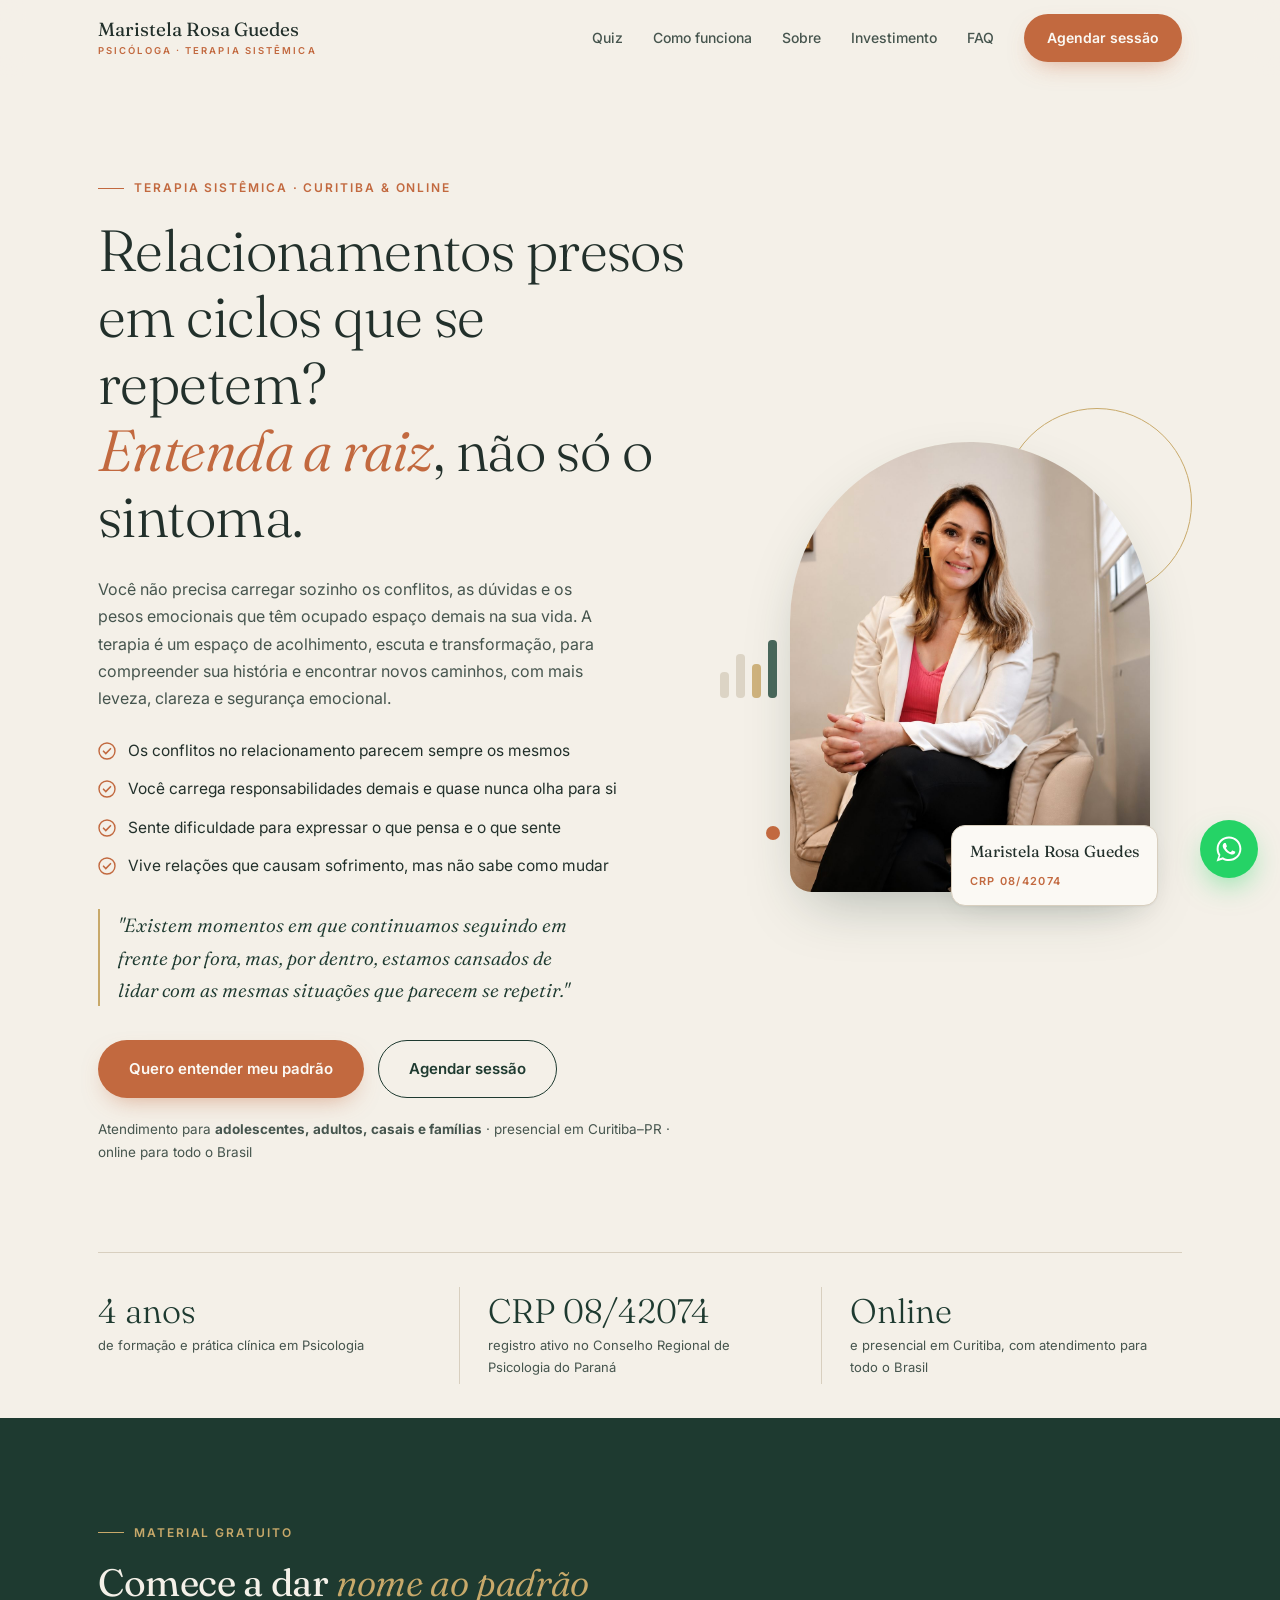
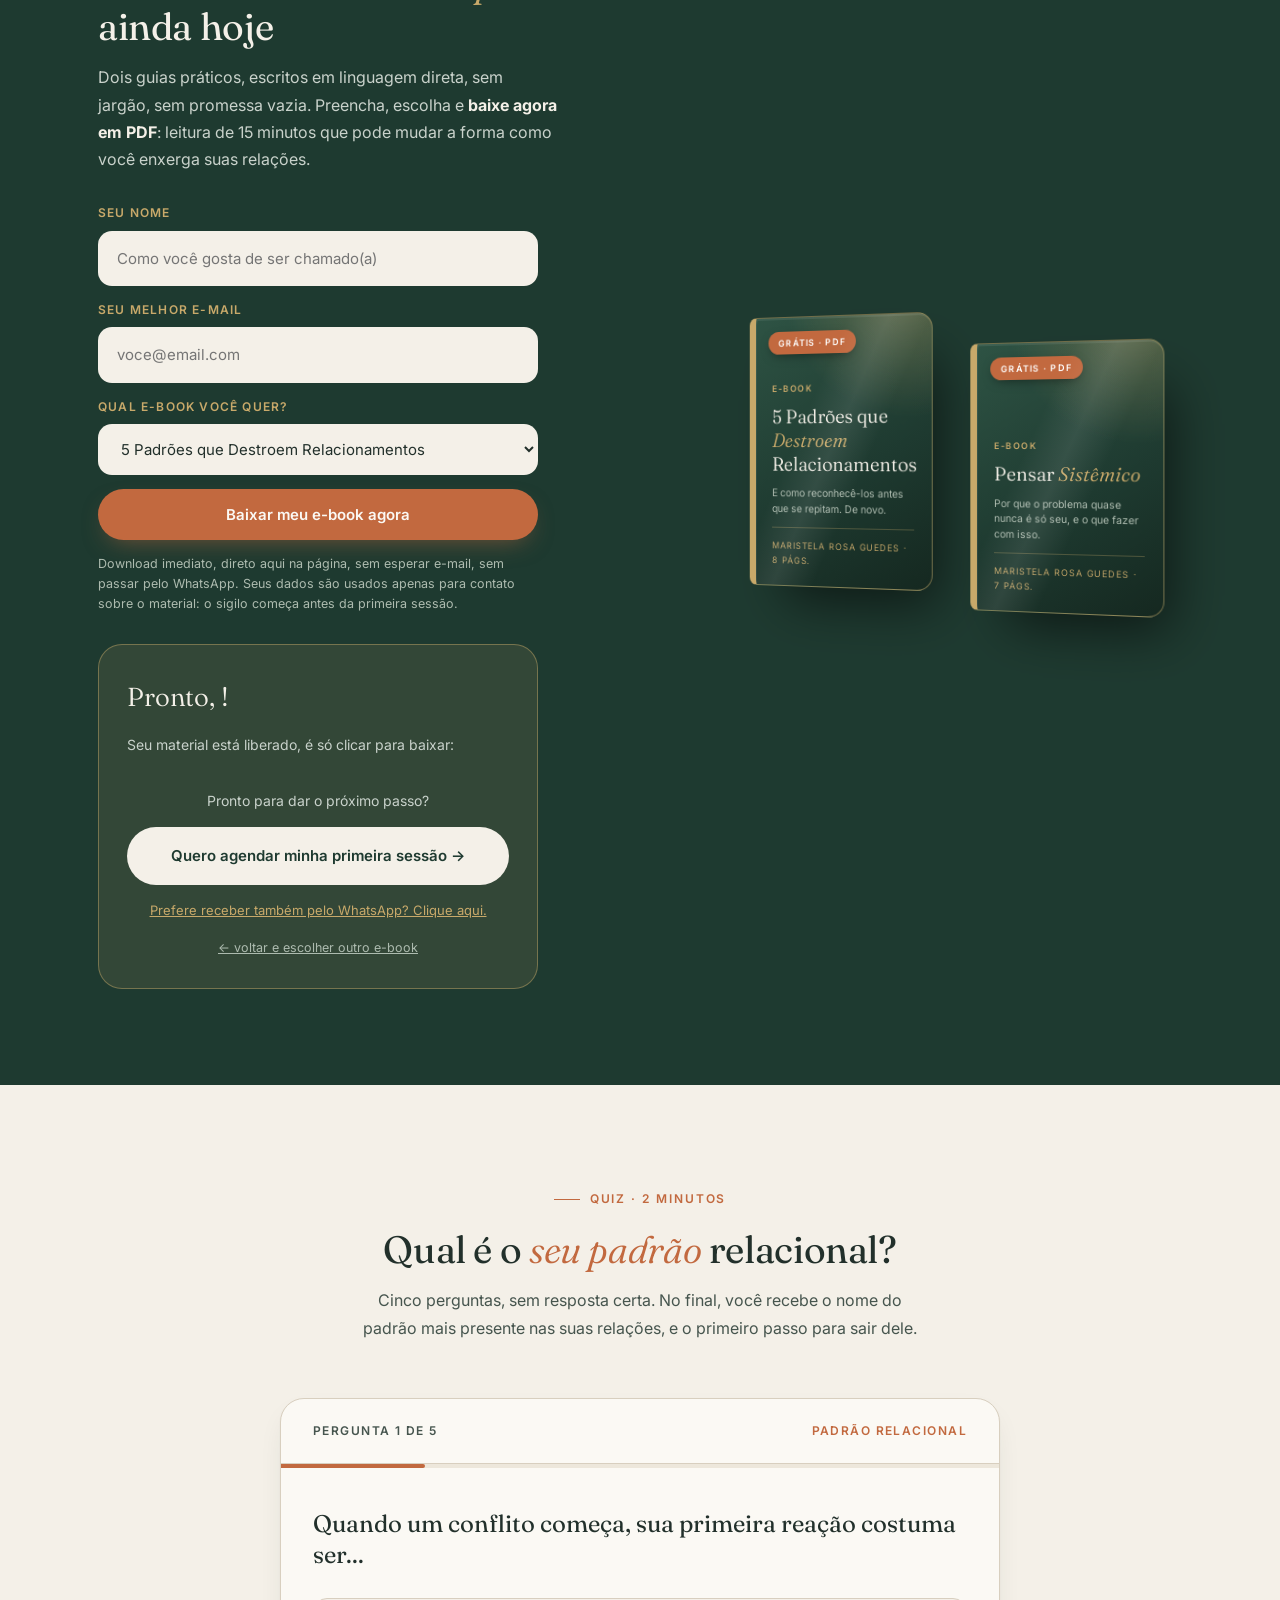
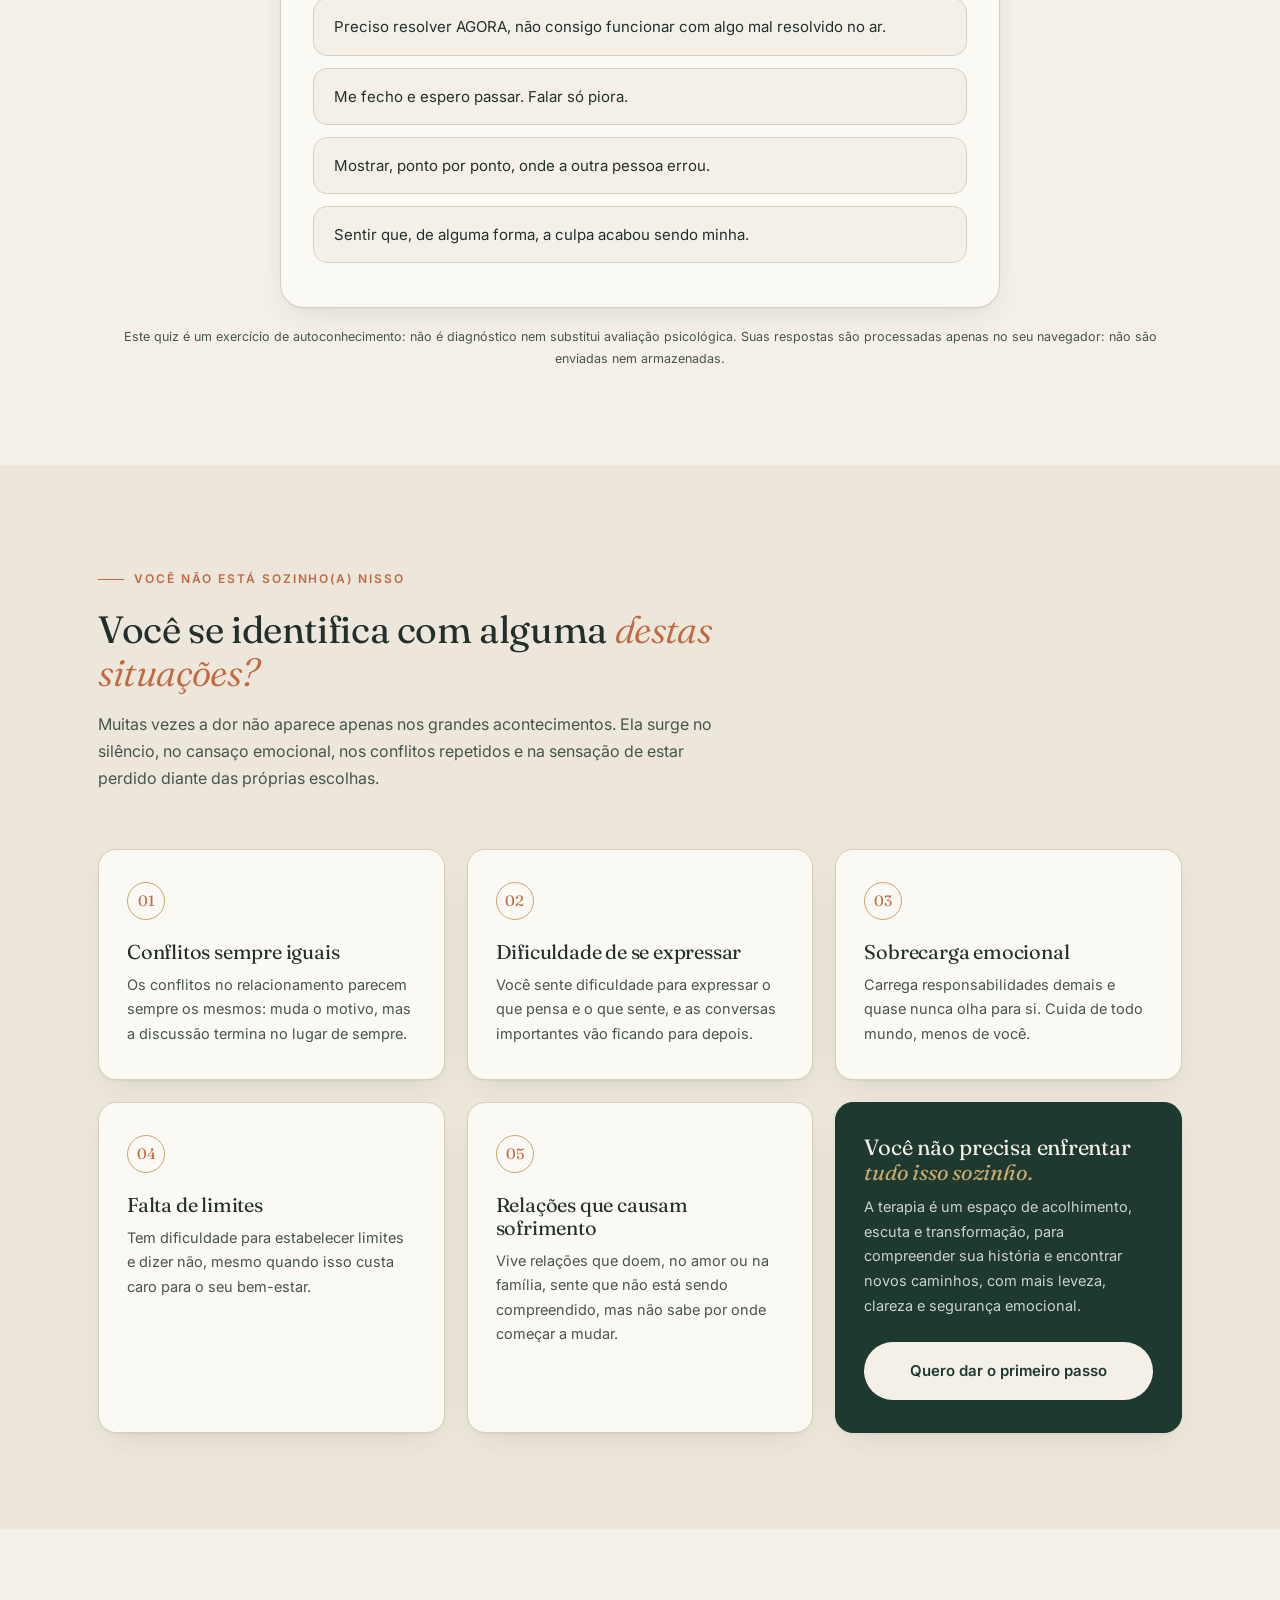
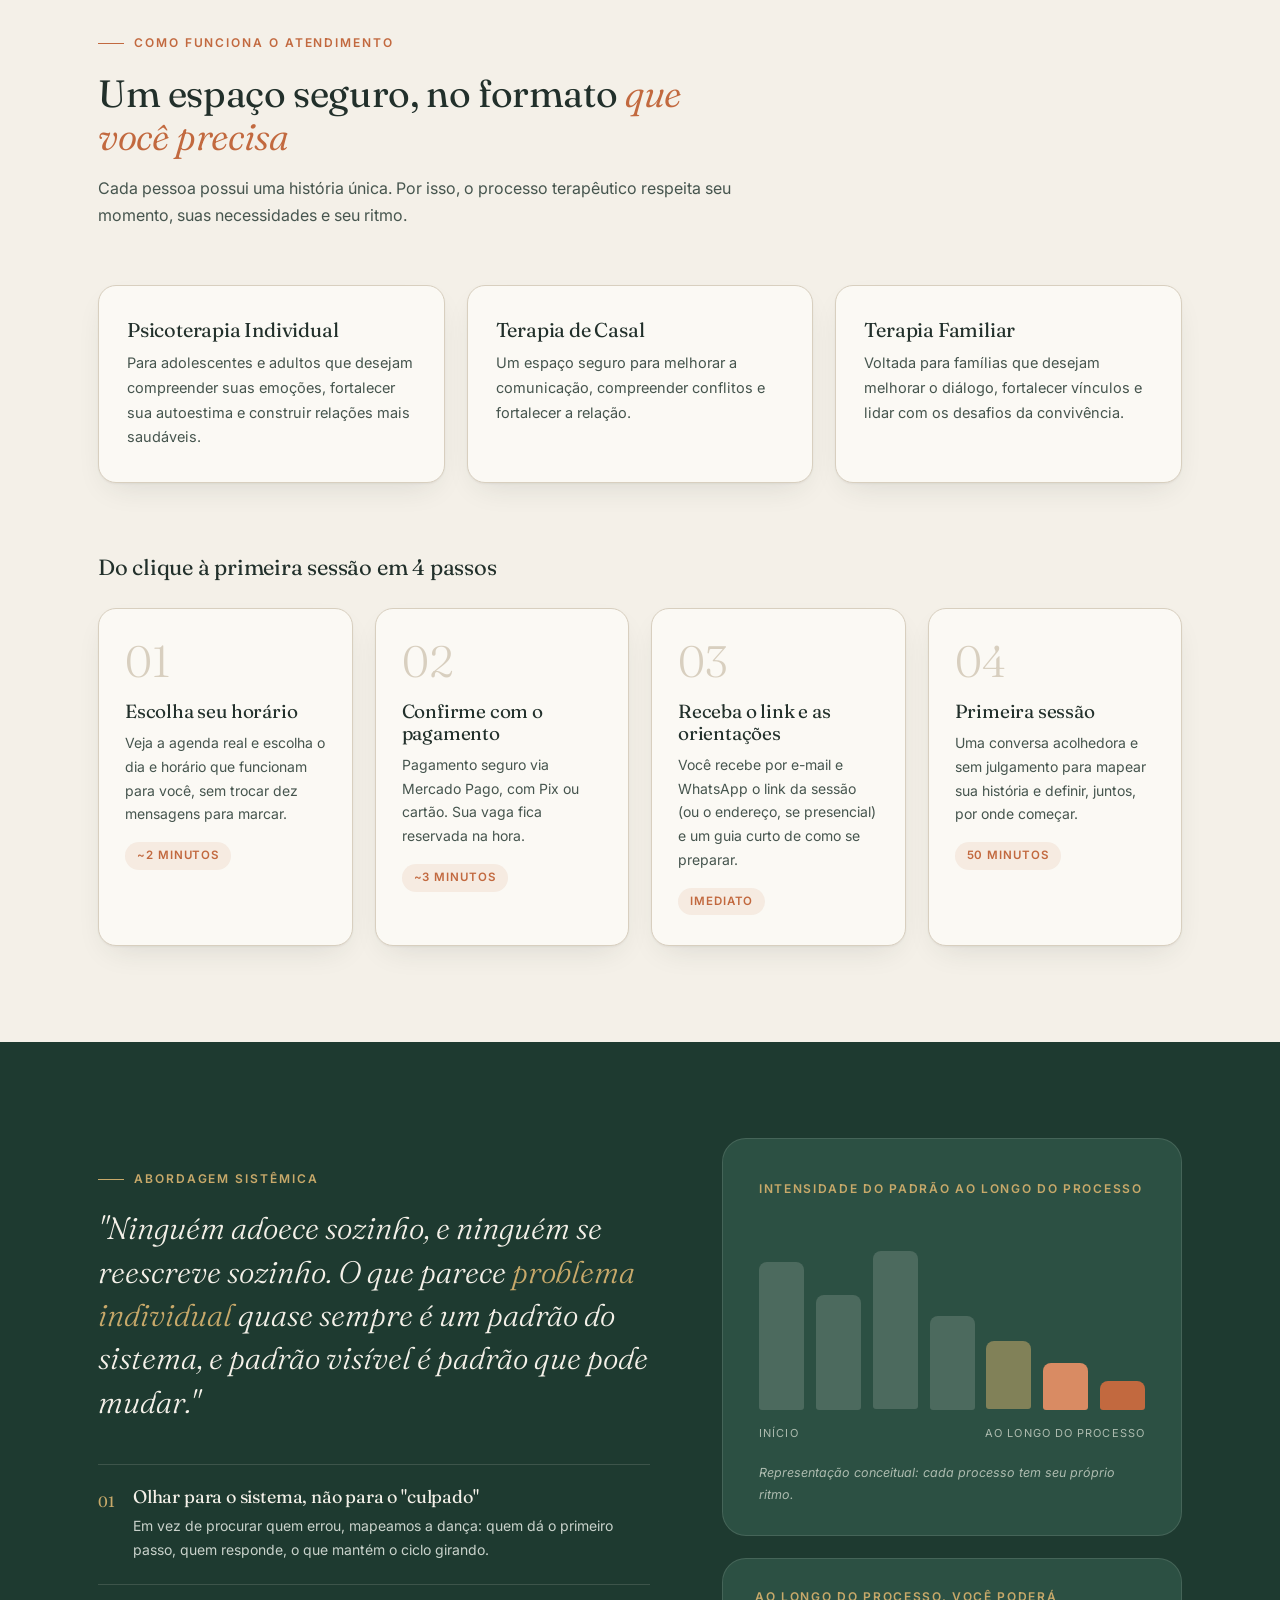
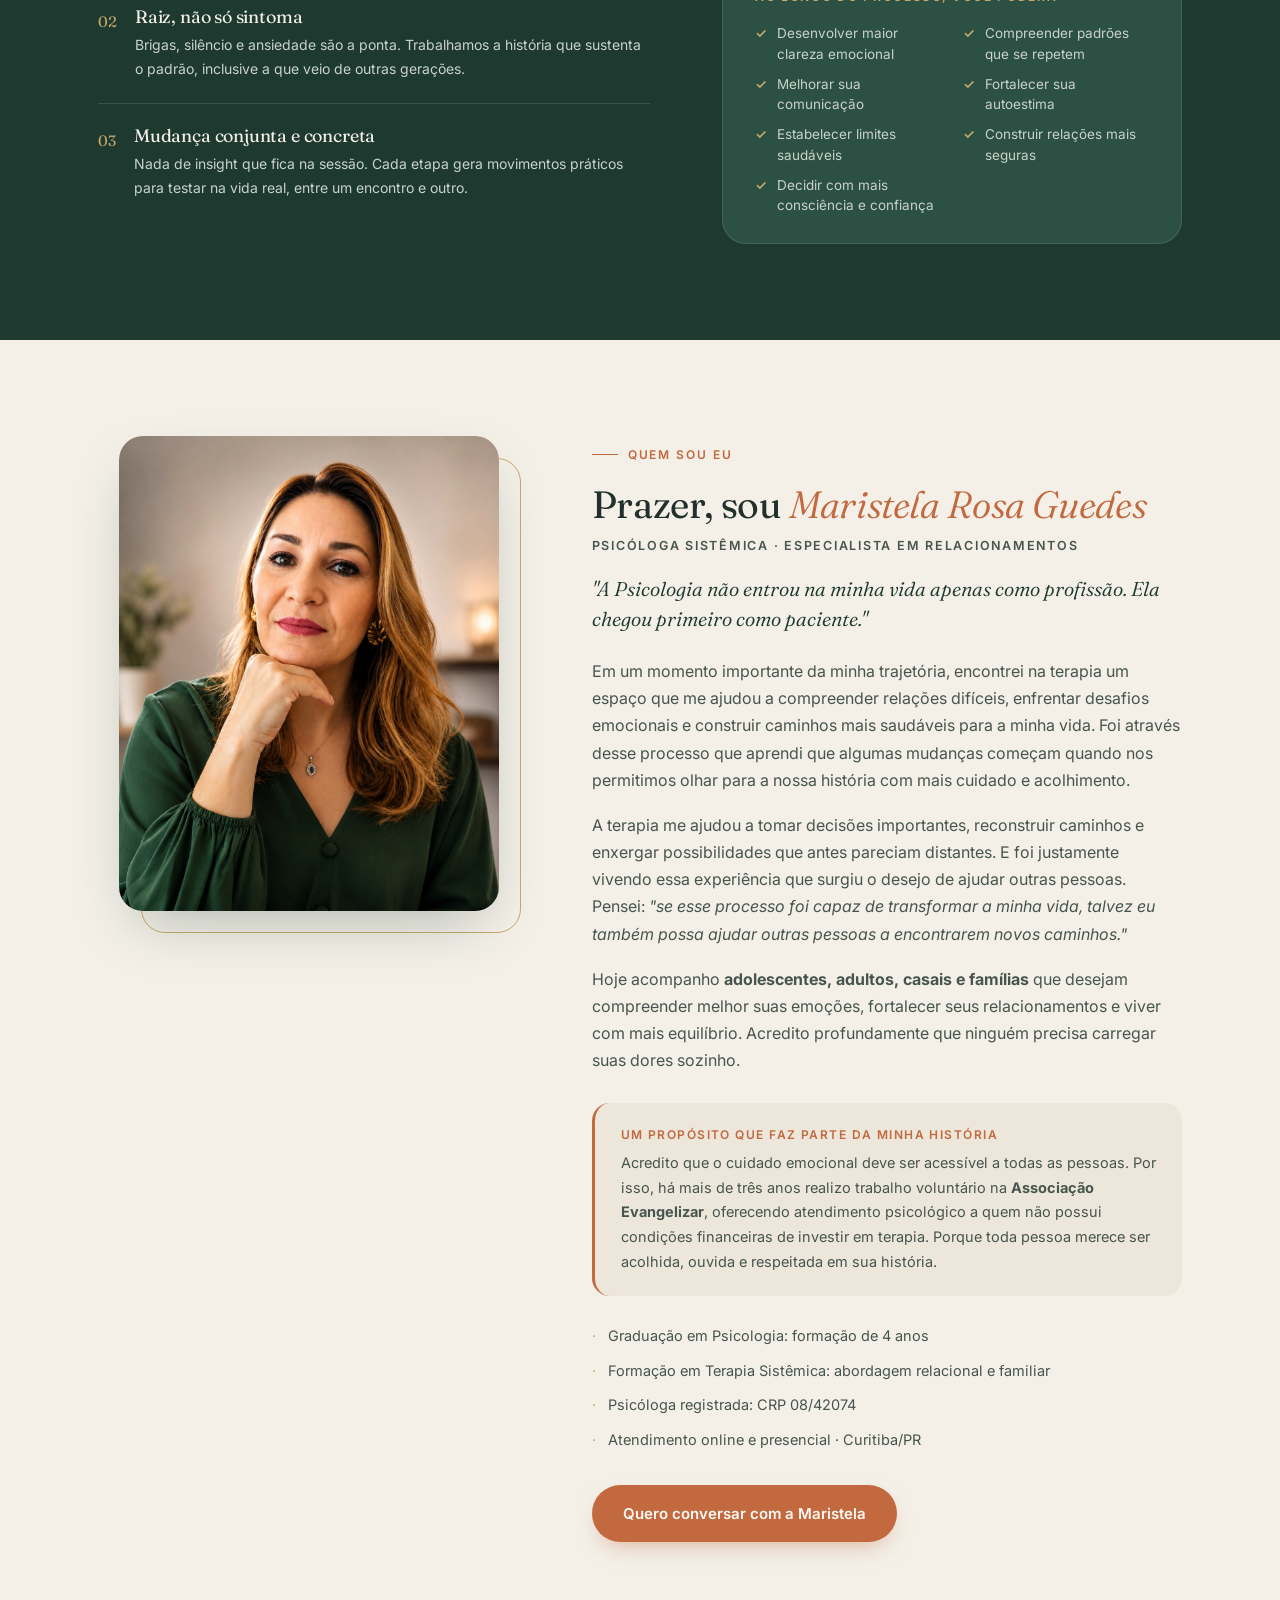
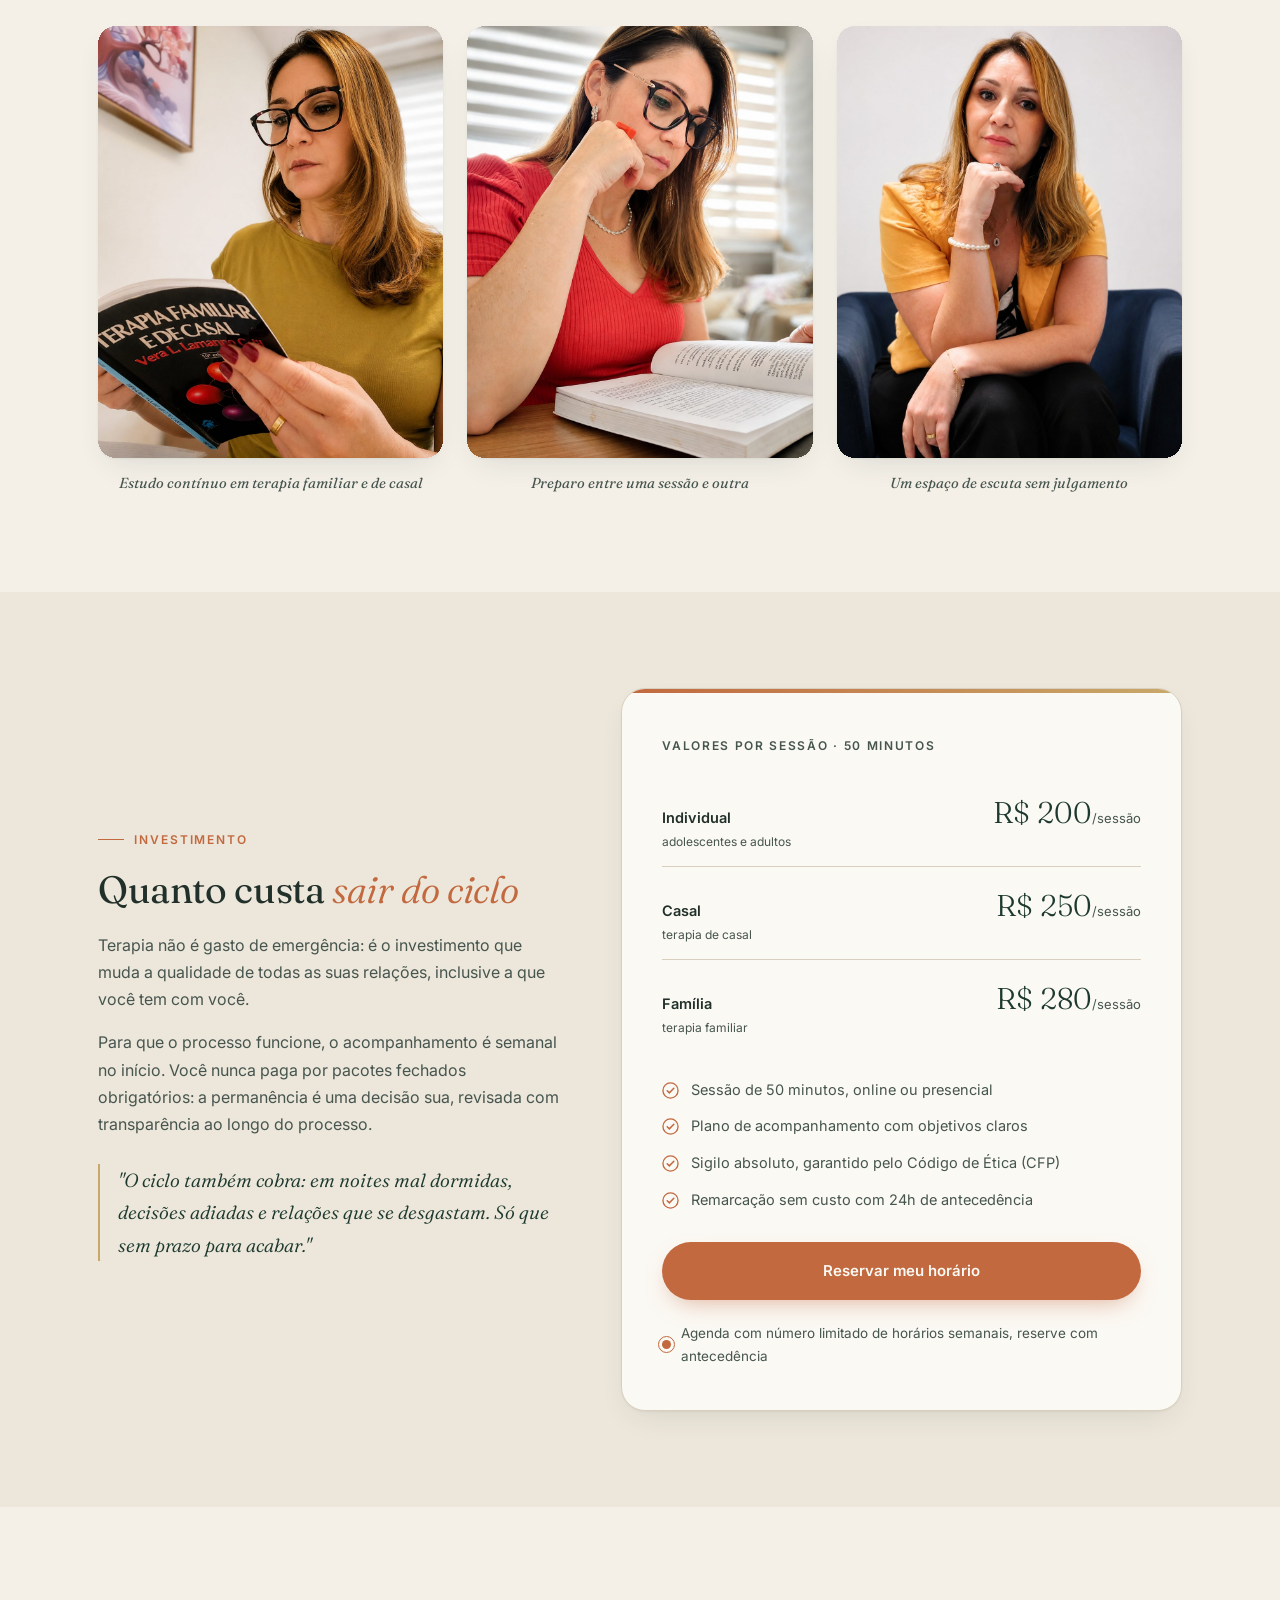
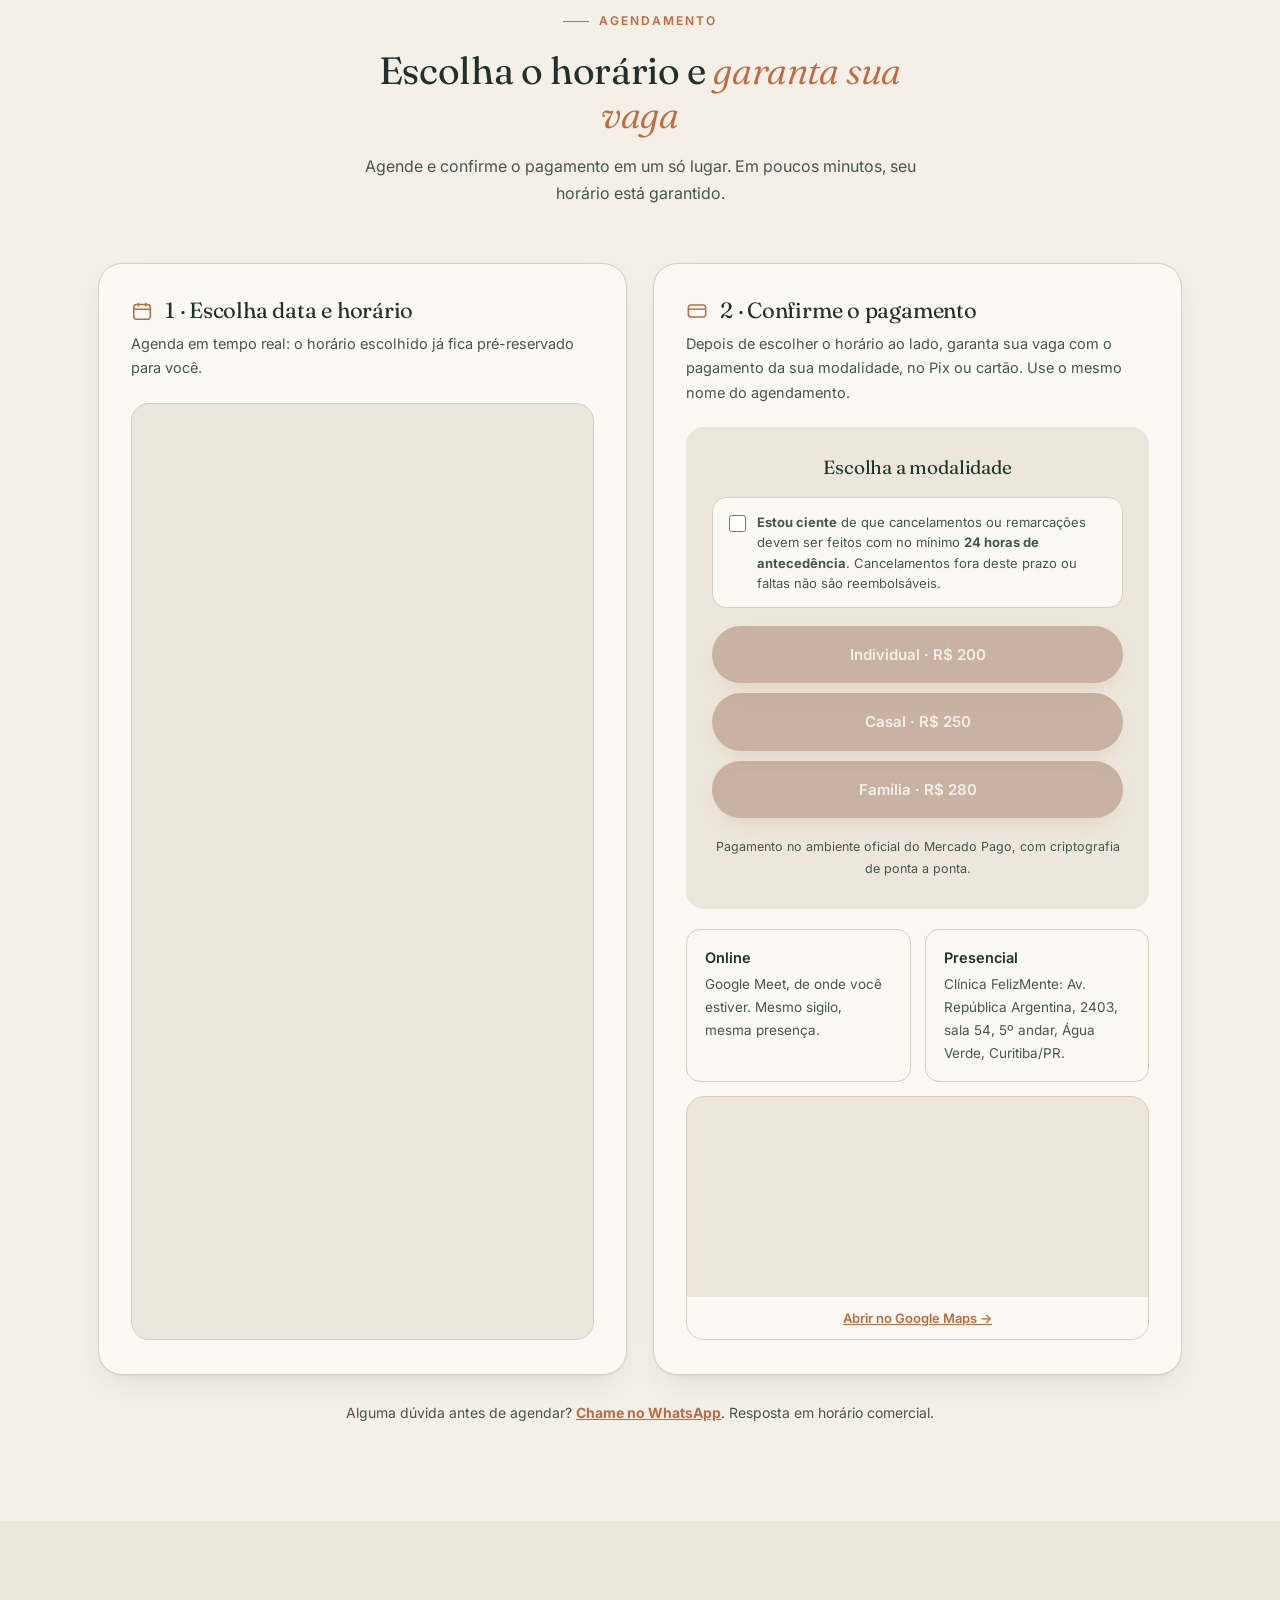
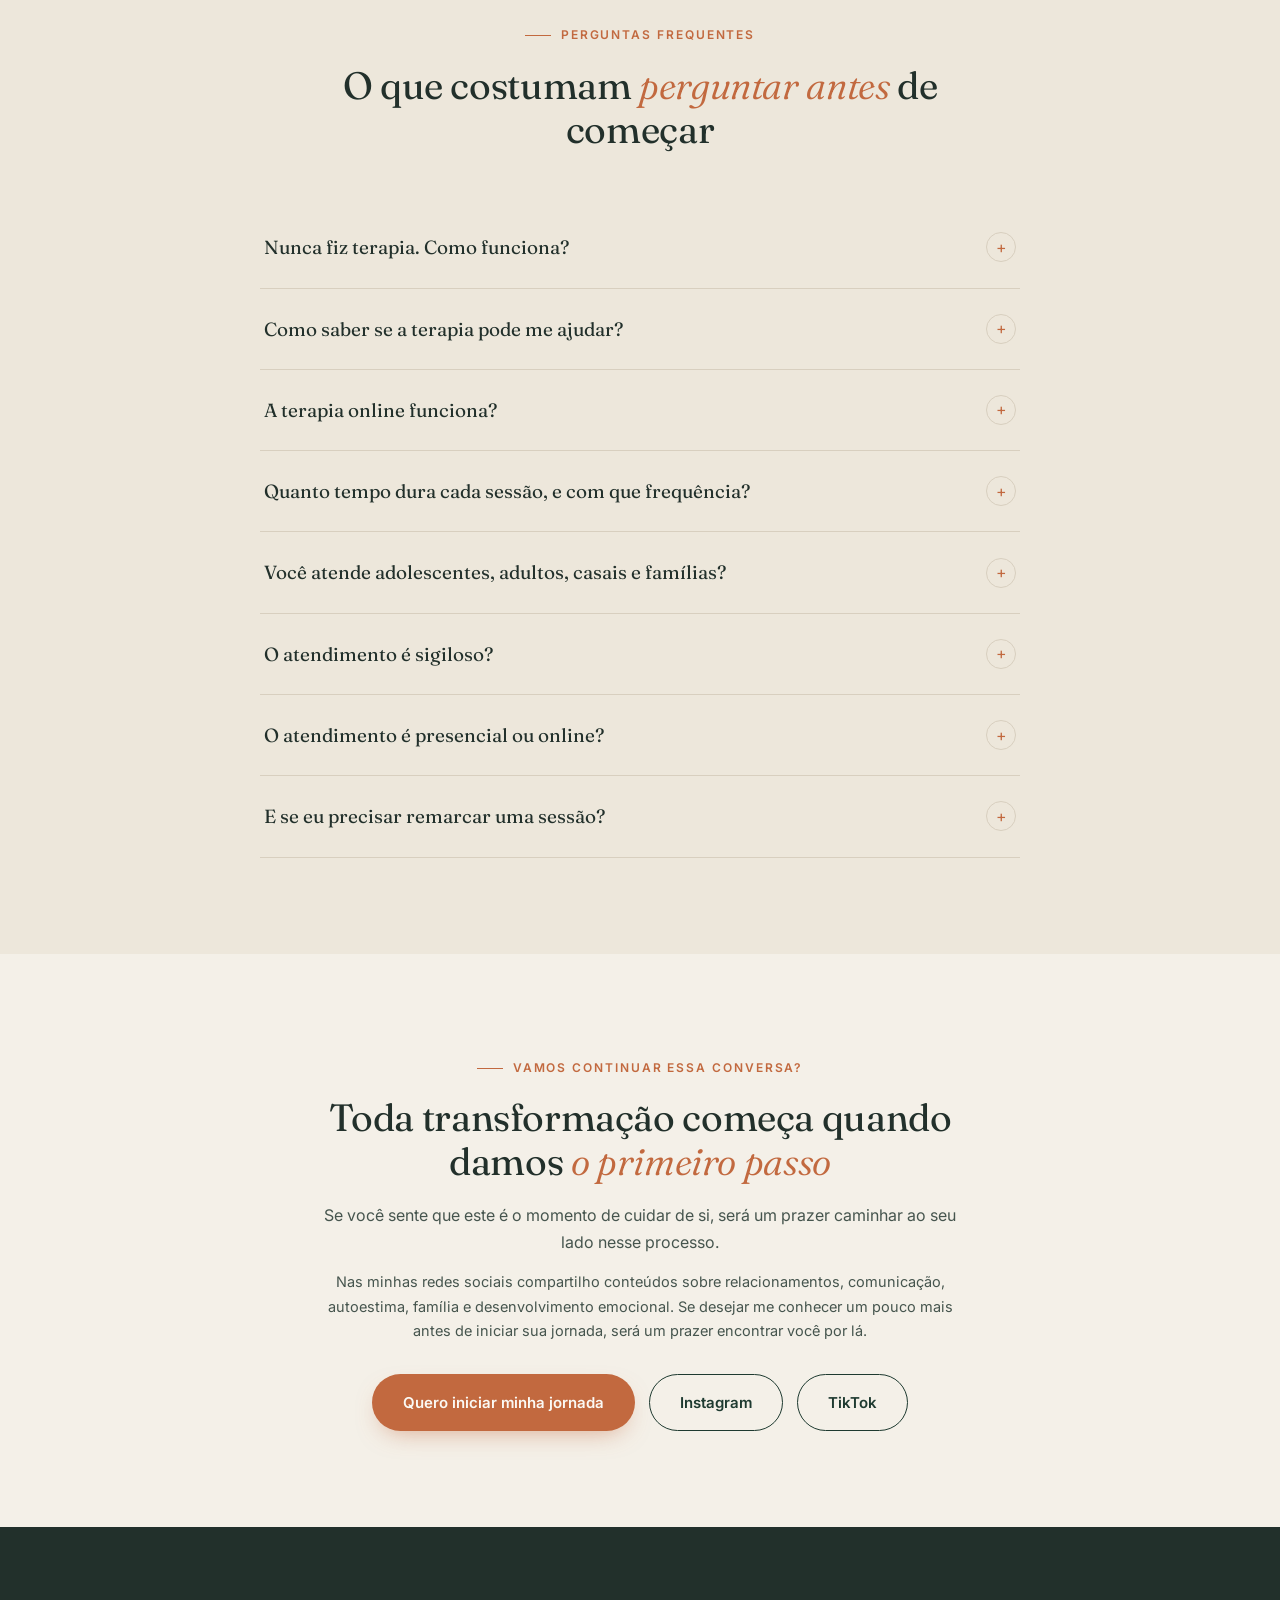
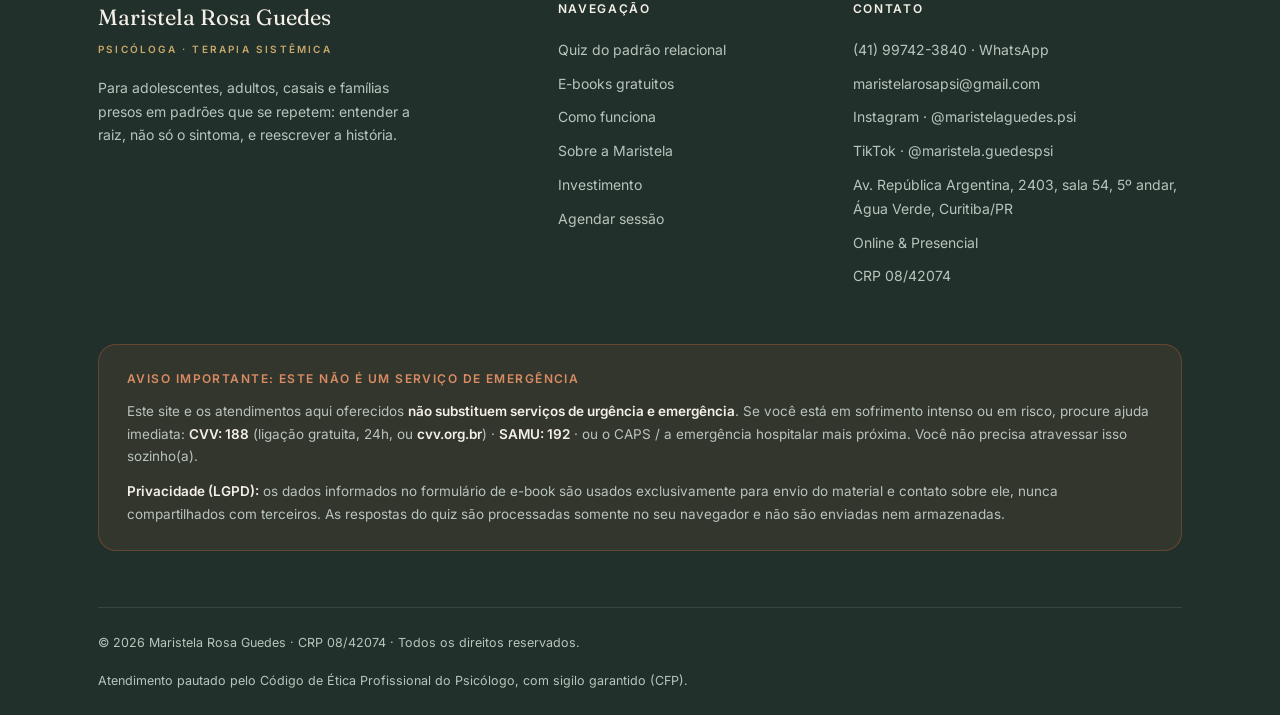
==== commit da7e8953: "Conecta dominio proprio www.maristelaguedespsi.com.br - Adiciona arquivo CNAME (custom domain do Git" ====
--- a/index.html
+++ b/index.html
@@ -9,27 +9,27 @@
 <meta property="og:description" content="Brigas que sempre terminam no mesmo lugar? O sofrimento relacional raramente é individual: é um padrão. E padrão compreendido pode ser reescrito.">
 <meta property="og:type" content="website">
 <meta property="og:locale" content="pt_BR">
-<meta property="og:url" content="https://maristelarosapsi-lab.github.io/site-maristela/">
-<meta property="og:image" content="https://maristelarosapsi-lab.github.io/site-maristela/fotos/hero.jpg">
+<meta property="og:url" content="https://www.maristelaguedespsi.com.br/">
+<meta property="og:image" content="https://www.maristelaguedespsi.com.br/fotos/hero.jpg">
 <meta name="twitter:card" content="summary_large_image">
 <meta name="keywords" content="psicóloga Curitiba, terapia de casal Curitiba, terapia familiar Curitiba, psicóloga online, terapia sistêmica, psicoterapia individual, psicóloga para adolescentes, terapia para casais, conflitos familiares, relacionamento, psicóloga CRP, Maristela Rosa Guedes">
 <meta name="geo.region" content="BR-PR">
 <meta name="geo.placename" content="Curitiba">
 <meta name="robots" content="index, follow">
-<link rel="canonical" href="https://maristelarosapsi-lab.github.io/site-maristela/">
+<link rel="canonical" href="https://www.maristelaguedespsi.com.br/">
 <script type="application/ld+json">
 {
   "@context": "https://schema.org",
   "@type": "LocalBusiness",
-  "@id": "https://maristelarosapsi-lab.github.io/site-maristela/",
+  "@id": "https://www.maristelaguedespsi.com.br/",
   "name": "Maristela Rosa Guedes | Psicóloga · Terapia Sistêmica",
   "description": "Terapia Sistêmica para adolescentes, adultos, casais e famílias. Atendimento presencial em Curitiba/PR e online para todo o Brasil. CRP 08/42074.",
-  "url": "https://maristelarosapsi-lab.github.io/site-maristela/",
-  "image": "https://maristelarosapsi-lab.github.io/site-maristela/fotos/hero.jpg",
+  "url": "https://www.maristelaguedespsi.com.br/",
+  "image": "https://www.maristelaguedespsi.com.br/fotos/hero.jpg",
   "telephone": "+55-41-99742-3840",
   "email": "maristelarosapsi@gmail.com",
   "priceRange": "R$200 - R$280",
-  "address": { "@type": "PostalAddress", "addressLocality": "Curitiba", "addressRegion": "PR", "addressCountry": "BR" },
+  "address": { "@type": "PostalAddress", "streetAddress": "Av. República Argentina, 2403 - Sala 54, 5º andar, Água Verde", "addressLocality": "Curitiba", "addressRegion": "PR", "postalCode": "80610-260", "addressCountry": "BR" },
   "areaServed": ["Curitiba", "Brasil (atendimento online)"],
   "founder": { "@type": "Person", "name": "Maristela Rosa Guedes", "jobTitle": "Psicóloga", "identifier": "CRP 08/42074" },
   "sameAs": [
@@ -40,6 +40,20 @@
     { "@type": "Offer", "name": "Psicoterapia individual: sessão de 50 minutos", "price": "200", "priceCurrency": "BRL" },
     { "@type": "Offer", "name": "Terapia de casal: sessão de 50 minutos", "price": "250", "priceCurrency": "BRL" },
     { "@type": "Offer", "name": "Terapia familiar: sessão de 50 minutos", "price": "280", "priceCurrency": "BRL" }
+  ]
+}
+</script>
+<script type="application/ld+json">
+{
+  "@context": "https://schema.org",
+  "@type": "FAQPage",
+  "mainEntity": [
+    { "@type": "Question", "name": "A terapia online funciona?", "acceptedAnswer": { "@type": "Answer", "text": "Sim. A terapia online é reconhecida pelo Conselho Federal de Psicologia e tem se mostrado uma alternativa eficaz para muitas pessoas. Ela oferece acolhimento, escuta e acompanhamento profissional da mesma forma que o atendimento presencial." } },
+    { "@type": "Question", "name": "Quanto tempo dura cada sessão, e com que frequência?", "acceptedAnswer": { "@type": "Answer", "text": "As sessões têm duração média de 50 minutos. Normalmente os atendimentos acontecem semanalmente, mas a frequência pode ser ajustada de acordo com a necessidade de cada pessoa, casal ou família." } },
+    { "@type": "Question", "name": "Você atende adolescentes, adultos, casais e famílias?", "acceptedAnswer": { "@type": "Answer", "text": "Sim. Meu trabalho é voltado para adolescentes, adultos, casais e famílias que desejam compreender melhor suas emoções, fortalecer seus relacionamentos e desenvolver formas mais saudáveis de lidar com os desafios da vida." } },
+    { "@type": "Question", "name": "O atendimento é sigiloso?", "acceptedAnswer": { "@type": "Answer", "text": "Sim. Todo o processo terapêutico segue os princípios éticos da Psicologia (Código de Ética Profissional do Psicólogo, CFP) e as informações compartilhadas durante os atendimentos permanecem em sigilo profissional." } },
+    { "@type": "Question", "name": "O atendimento é presencial ou online?", "acceptedAnswer": { "@type": "Answer", "text": "Realizo atendimentos presenciais em Curitiba e também atendimentos online para pessoas de qualquer região do Brasil." } },
+    { "@type": "Question", "name": "E se eu precisar remarcar uma sessão?", "acceptedAnswer": { "@type": "Answer", "text": "Imprevistos acontecem. Com pelo menos 24 horas de antecedência, a remarcação não tem custo: basta avisar pelo WhatsApp e escolher novo horário. Cancelamentos ou remarcações fora deste prazo, assim como faltas, não são reembolsáveis." } }
   ]
 }
 </script>
@@ -534,6 +548,9 @@
 @media(max-width:520px){.modalidades{grid-template-columns:1fr}}
 .moda{background:var(--white);border:1px solid var(--line);border-radius:var(--r-sm);padding:16px 18px;font-size:13.5px;color:var(--ink-soft)}
 .moda b{display:block;color:var(--ink);font-size:14.5px;margin-bottom:3px;font-weight:600}
+.mapa-box{border:1px solid var(--line);border-radius:var(--r-md);overflow:hidden;margin-top:14px;background:var(--bone2)}
+.mapa-box iframe{width:100%;height:200px;border:0;display:block;filter:grayscale(.15) contrast(1.02)}
+.mapa-link{display:block;text-align:center;font-size:13px;padding:10px;color:var(--clay);font-weight:600;background:var(--white)}
 .agenda-whats{margin-top:26px;text-align:center;font-size:14px;color:var(--ink-soft)}
 
 /* ============================ FAQ ============================ */
@@ -1057,7 +1074,11 @@
         </div>
         <div class="modalidades">
           <div class="moda"><b>Online</b>Google Meet, de onde você estiver. Mesmo sigilo, mesma presença.</div>
-          <div class="moda"><b>Presencial</b>Consultório em Curitiba/PR, endereço enviado na confirmação.</div>
+          <div class="moda"><b>Presencial</b>Clínica FelizMente: Av. República Argentina, 2403, sala 54, 5º andar, Água Verde, Curitiba/PR.</div>
+        </div>
+        <div class="mapa-box">
+          <iframe src="https://www.google.com/maps/embed?origin=mfe&pb=!1m2!2m1!1sAv.+Rep%C3%BAblica+Argentina%2C+2403+-+%C3%81gua+Verde%2C+Curitiba+-+PR%2C+80610-260" title="Mapa: Clínica FelizMente, consultório da Maristela Rosa Guedes" loading="lazy" referrerpolicy="no-referrer-when-downgrade"></iframe>
+          <a class="mapa-link" href="https://www.google.com/maps/search/?api=1&query=Av.+Rep%C3%BAblica+Argentina,+2403+-+%C3%81gua+Verde,+Curitiba+-+PR,+80610-260" target="_blank" rel="noopener">Abrir no Google Maps →</a>
         </div>
       </div>
     </div>
@@ -1155,7 +1176,8 @@
           <li><a href="mailto:maristelarosapsi@gmail.com">maristelarosapsi@gmail.com</a></li>
           <li><a href="https://instagram.com/maristelaguedes.psi" target="_blank" rel="noopener">Instagram · @maristelaguedes.psi</a></li>
           <li><a href="https://www.tiktok.com/@maristela.guedespsi" target="_blank" rel="noopener">TikTok · @maristela.guedespsi</a></li>
-          <li>Curitiba/PR · Online &amp; Presencial</li>
+          <li>Av. República Argentina, 2403, sala 54, 5º andar, Água Verde, Curitiba/PR</li>
+          <li>Online &amp; Presencial</li>
           <li>CRP 08/42074</li>
         </ul>
       </div>
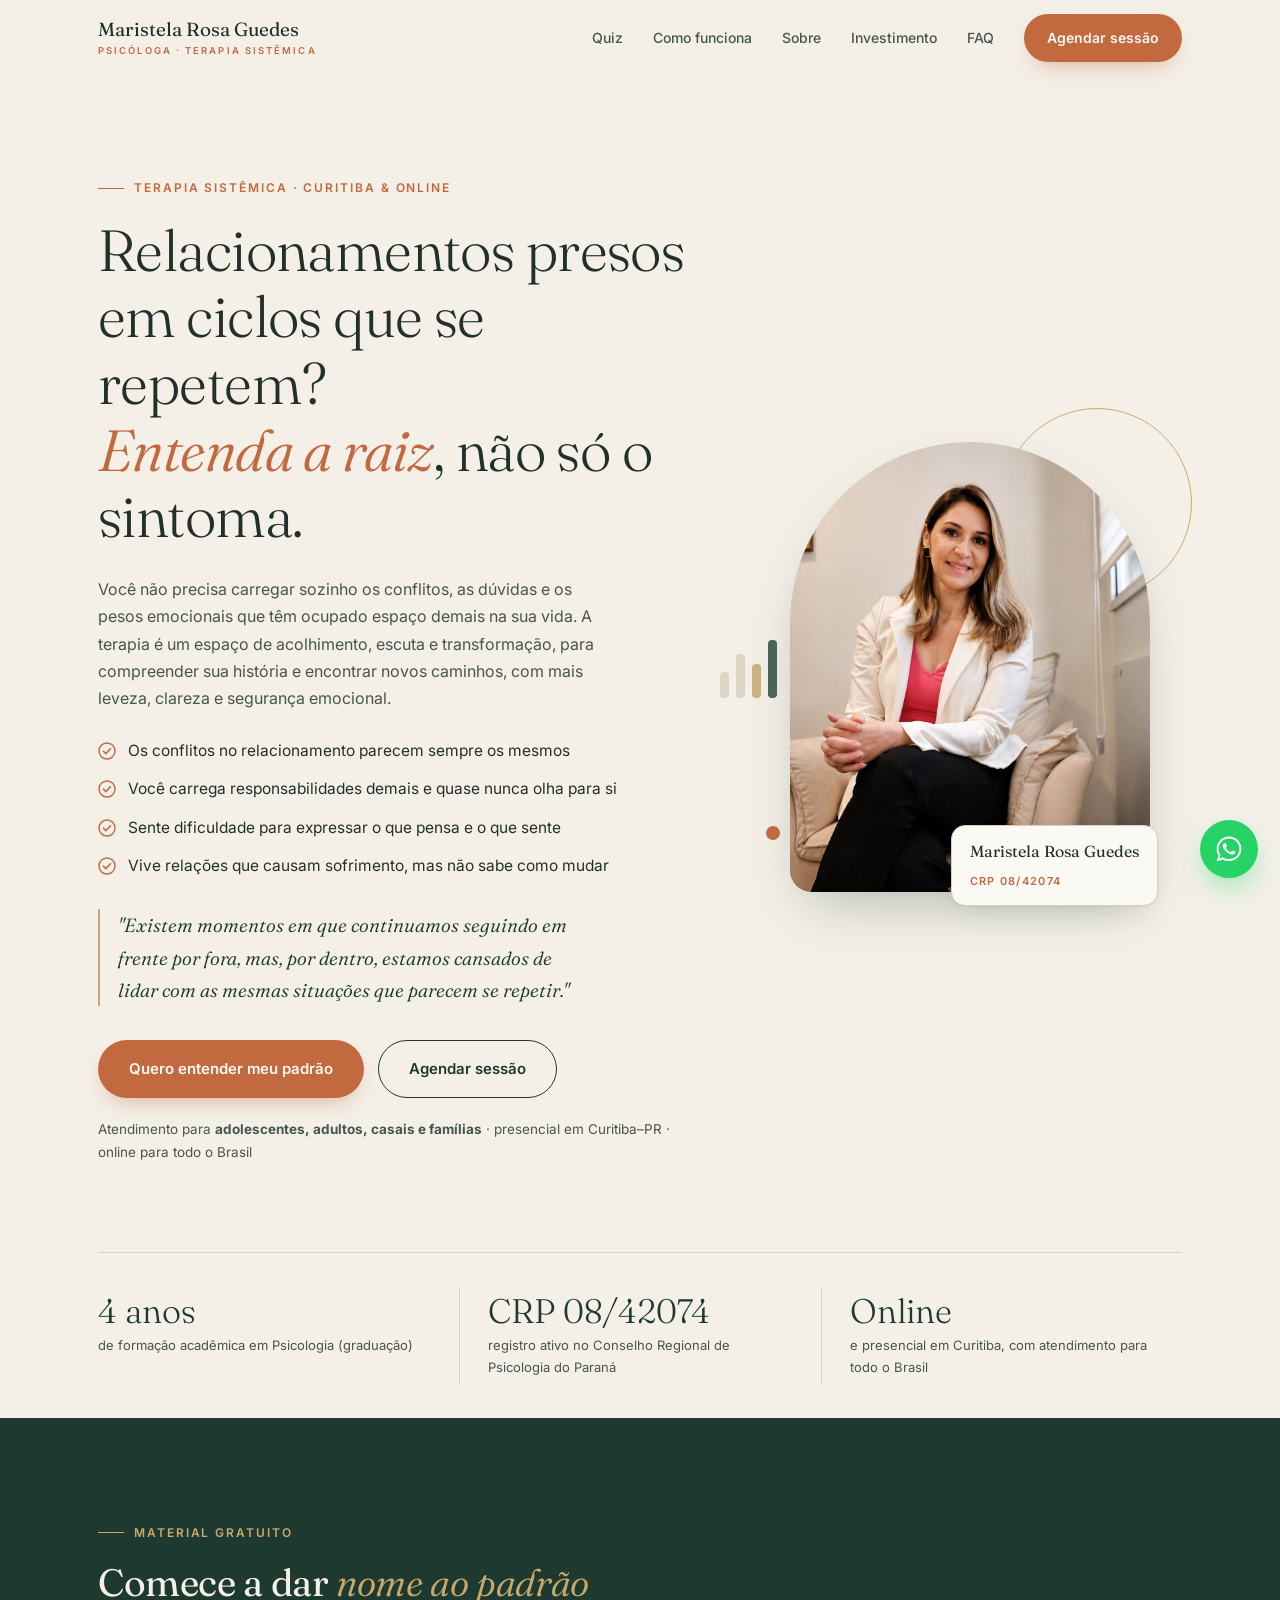
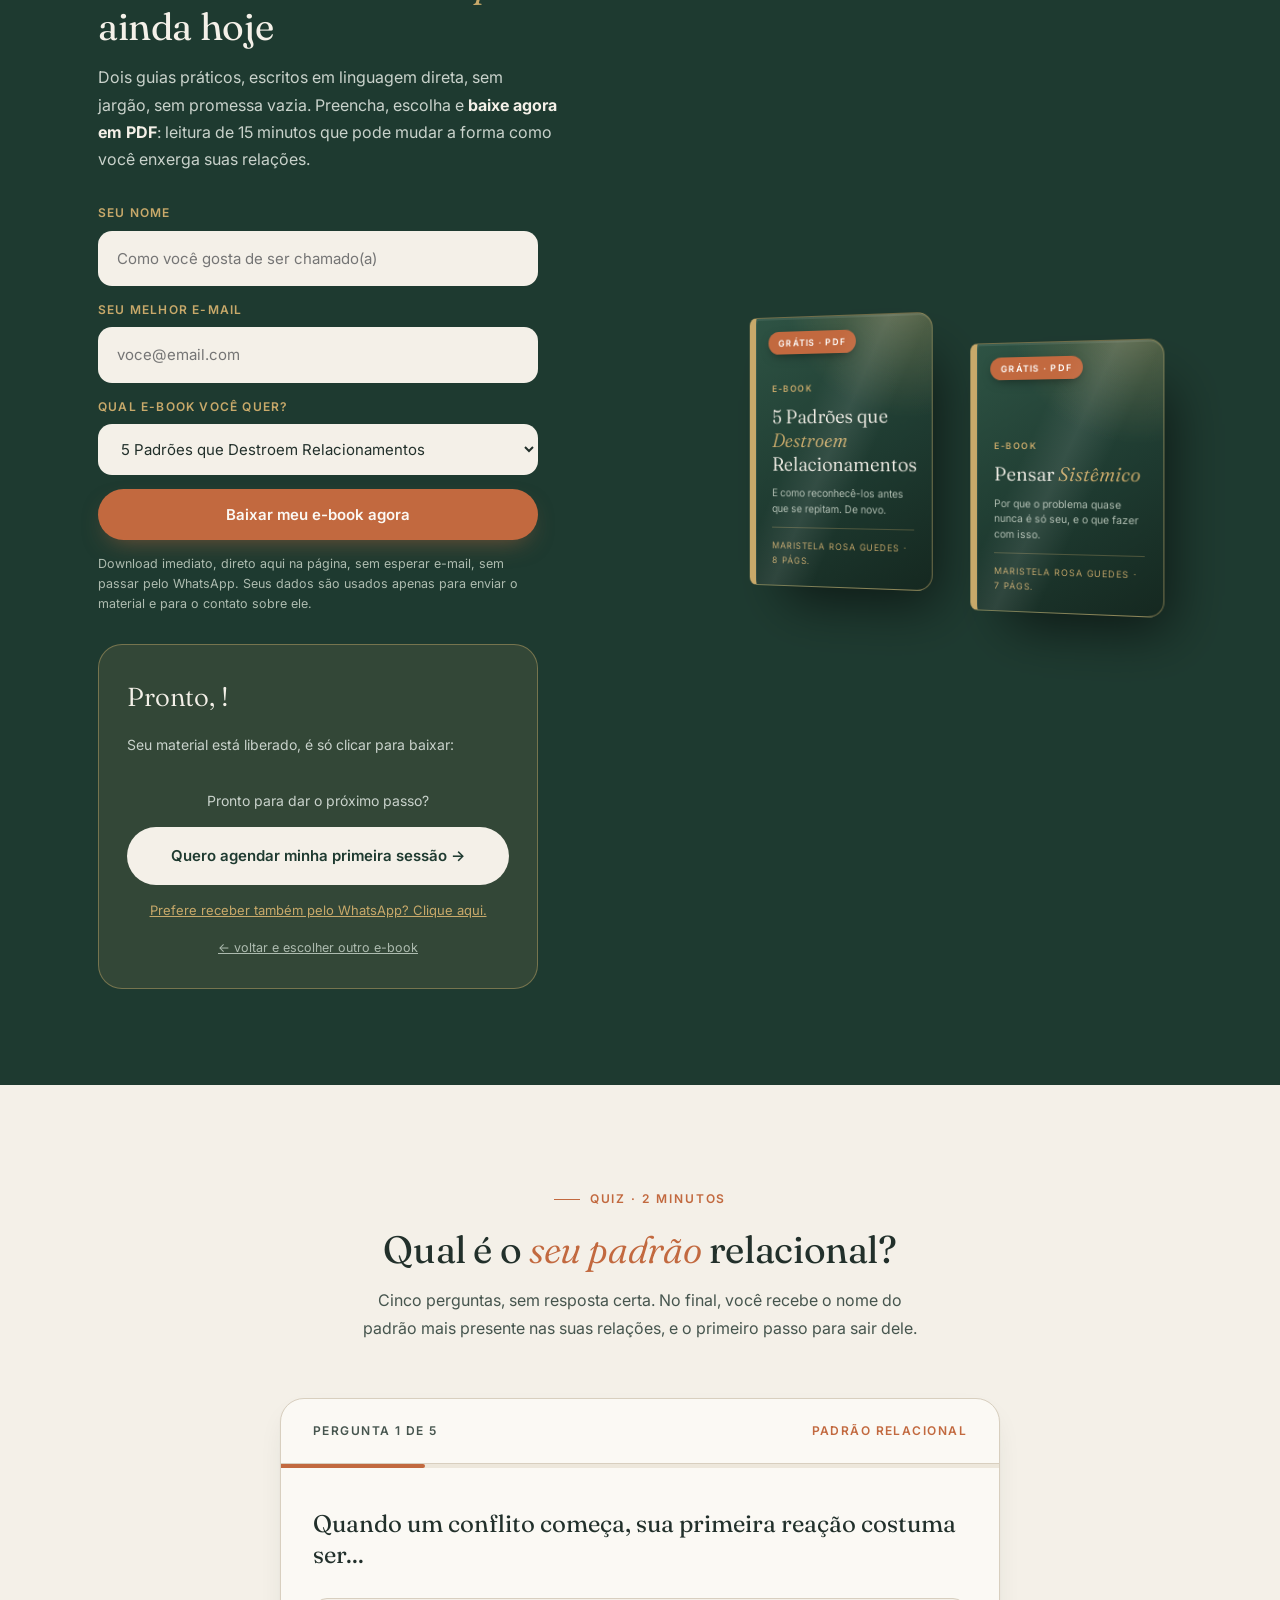
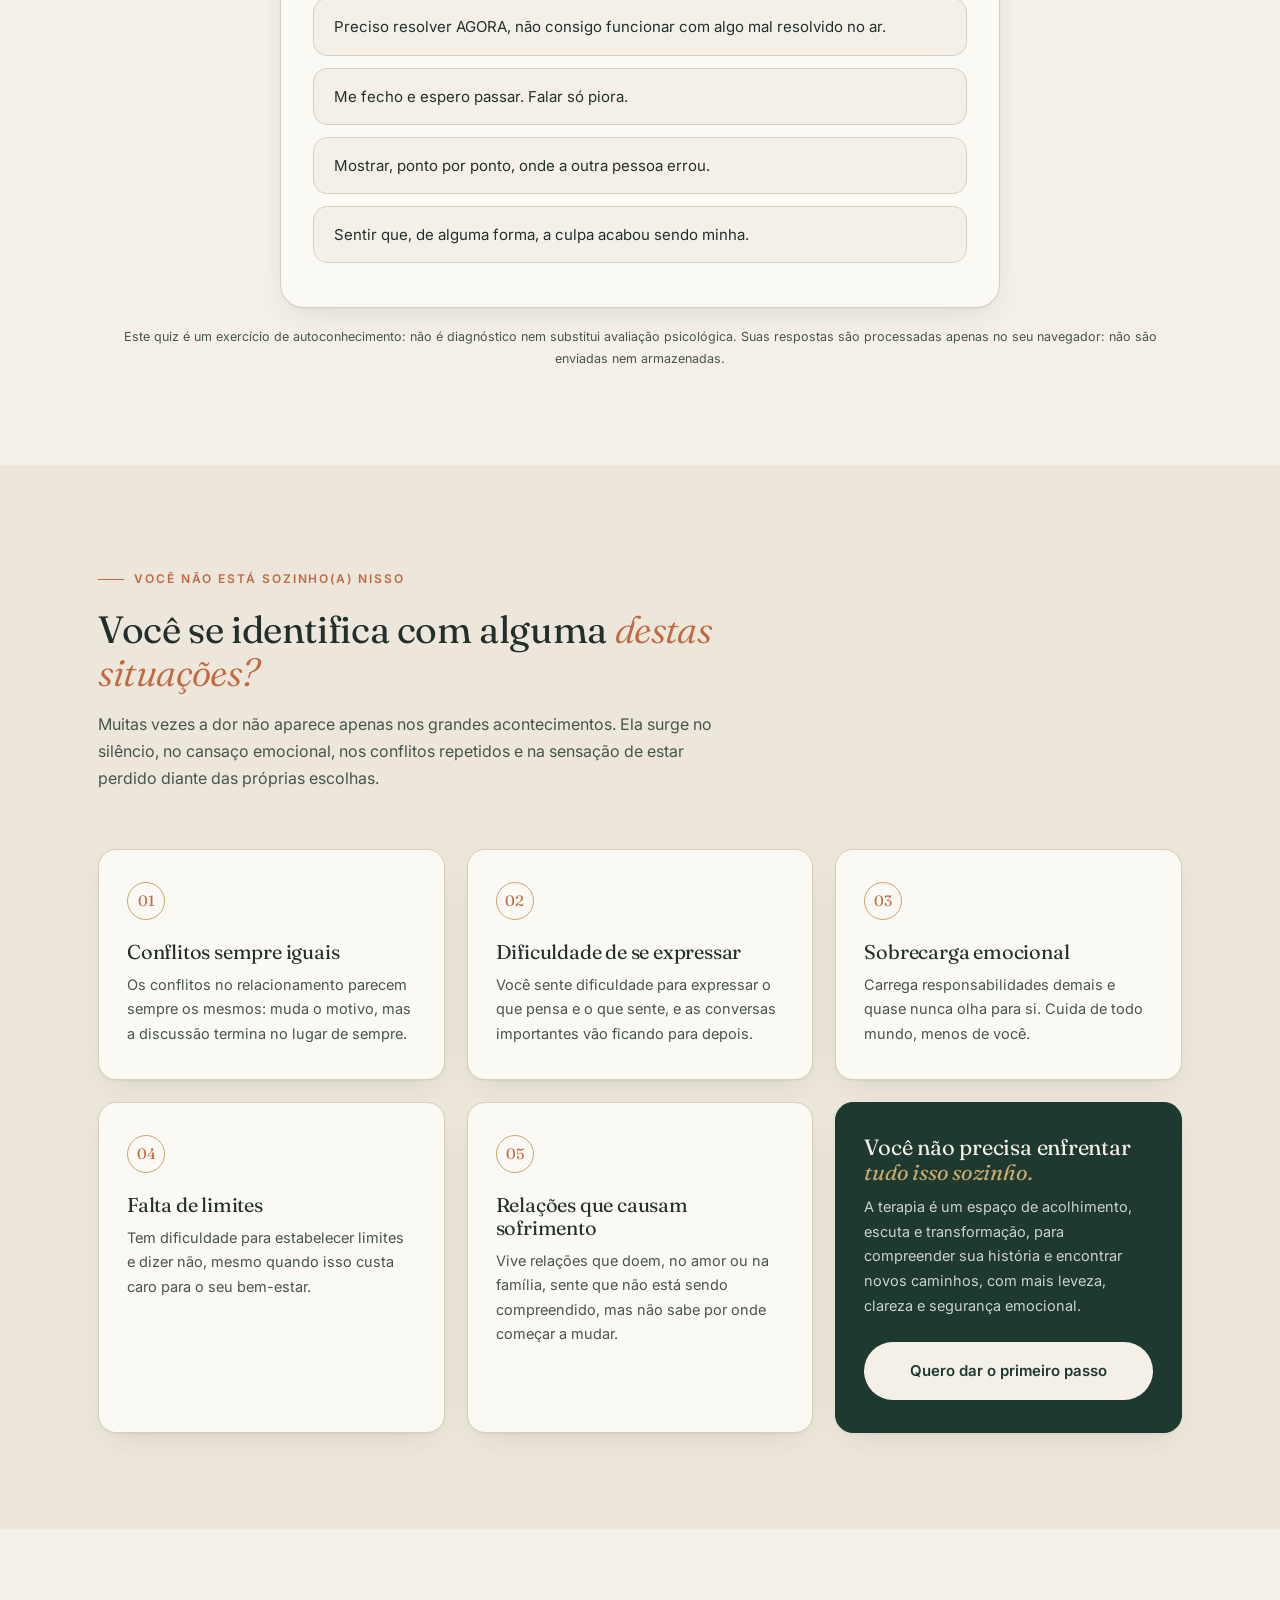
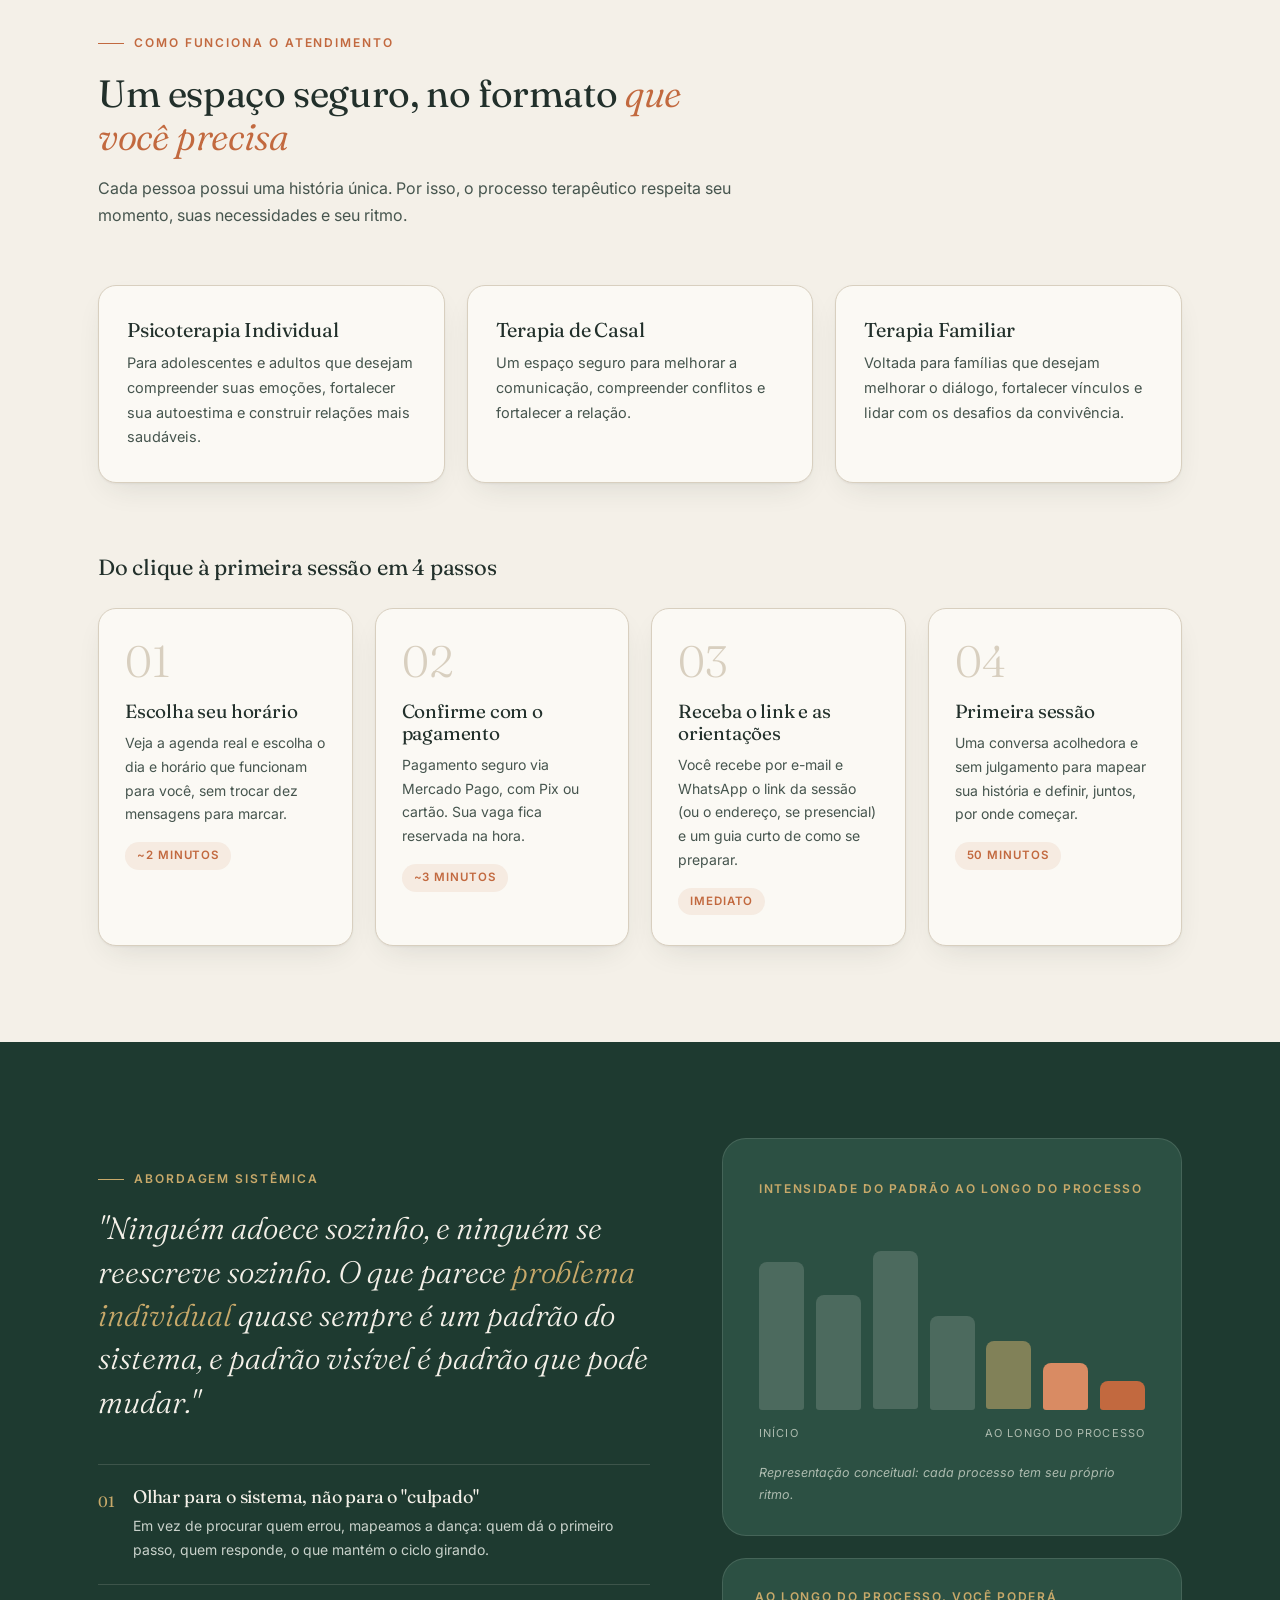
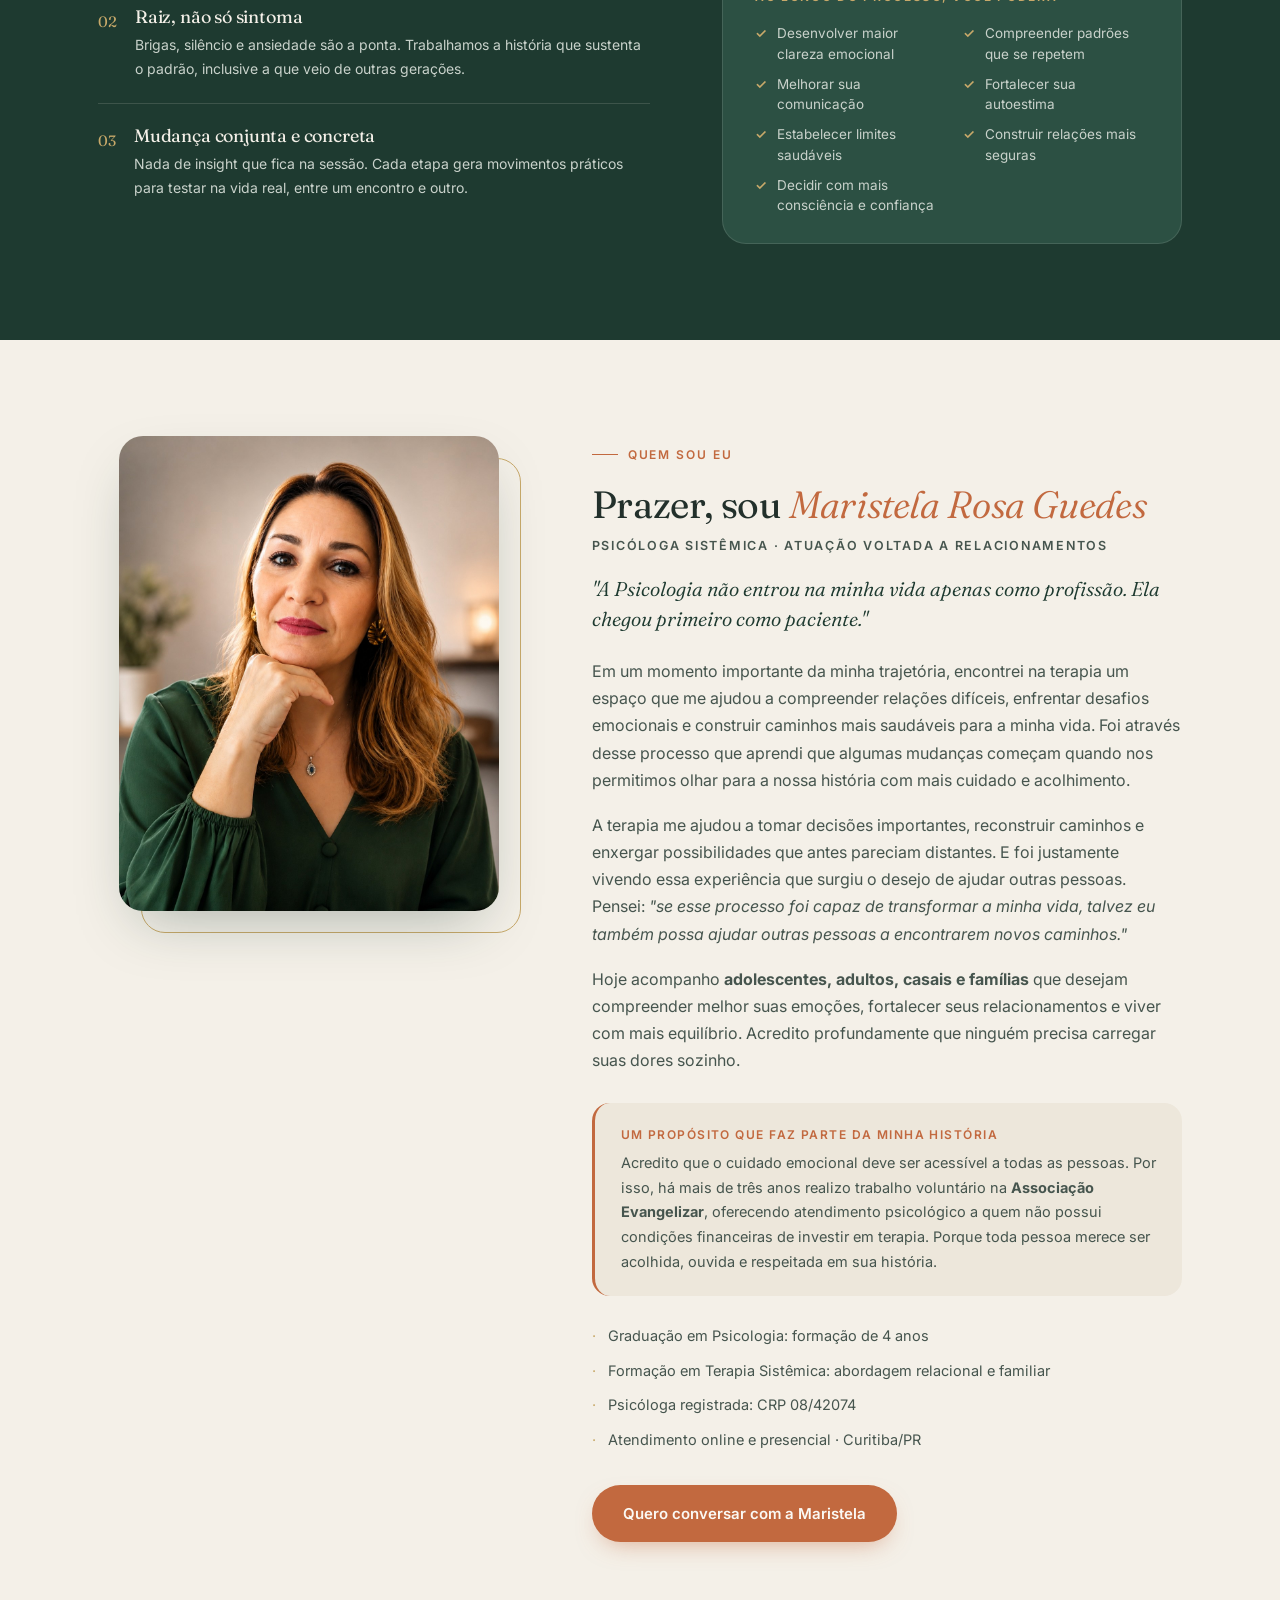
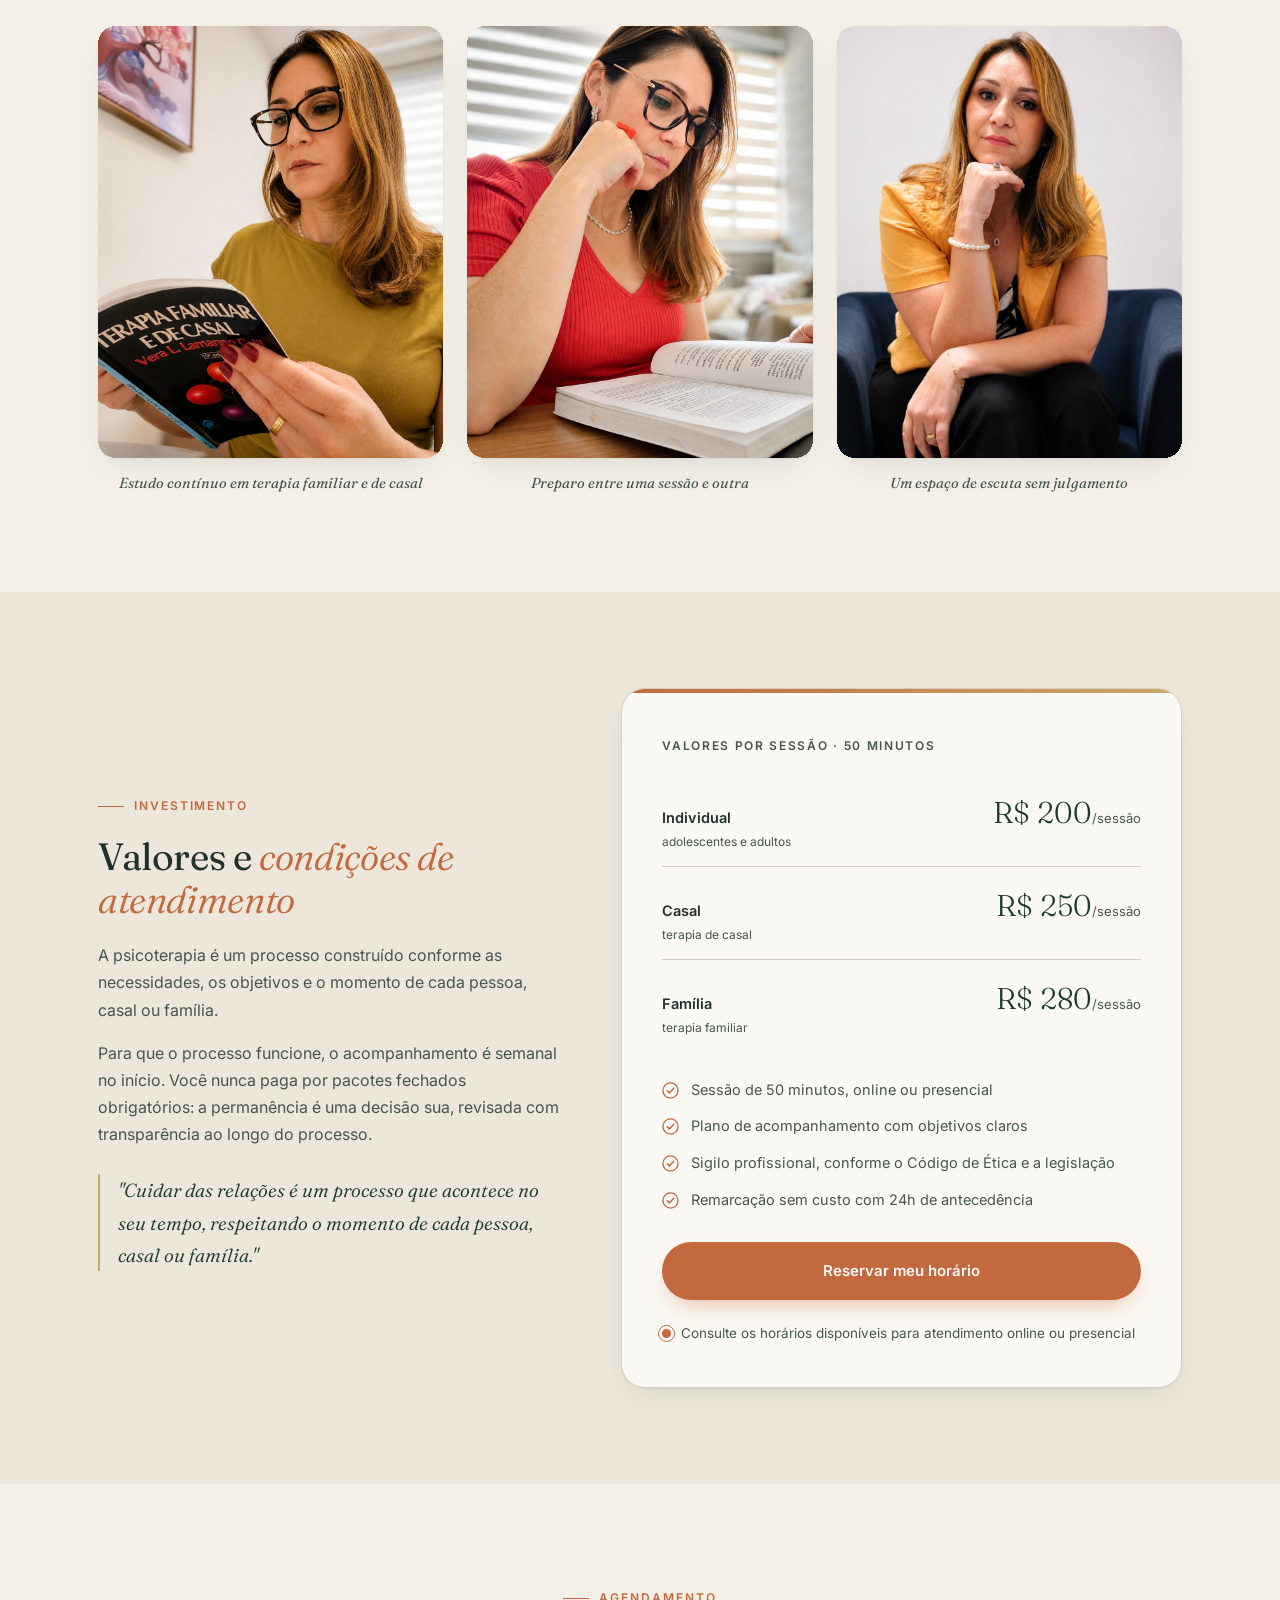
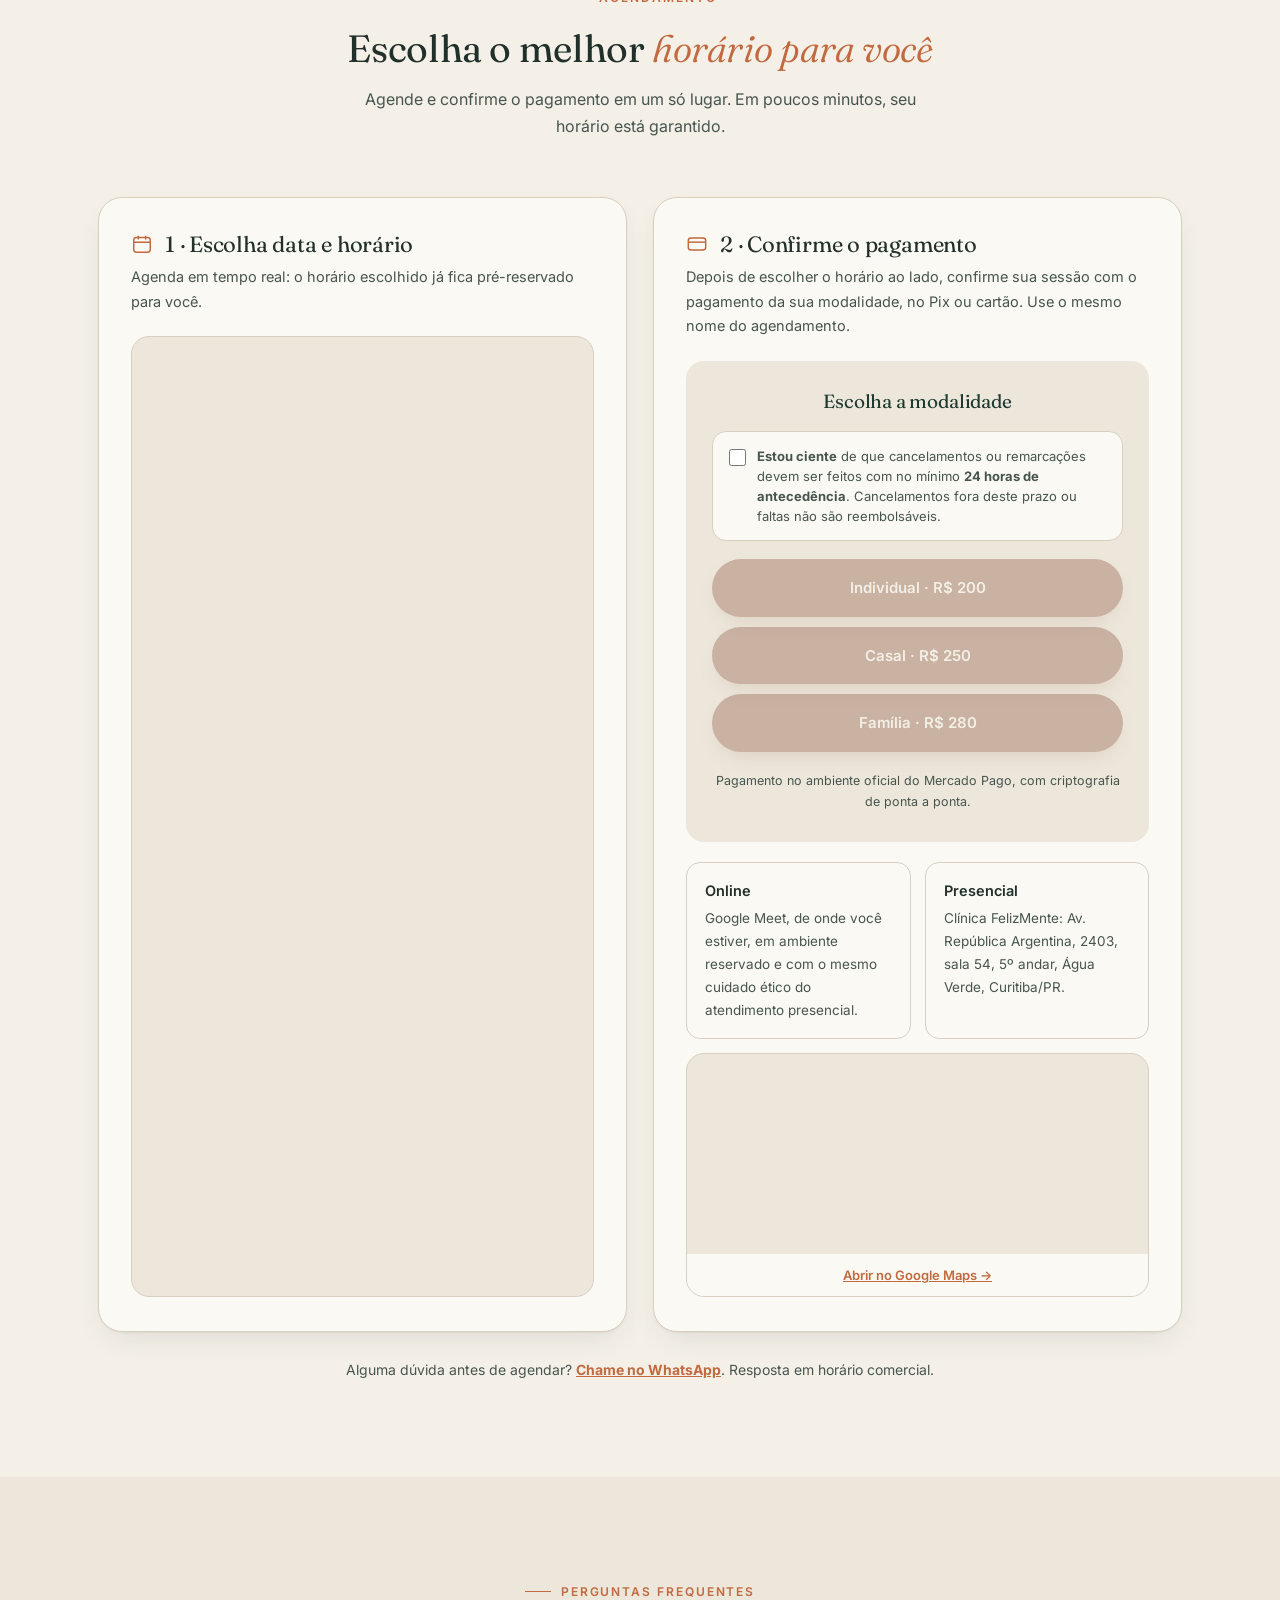
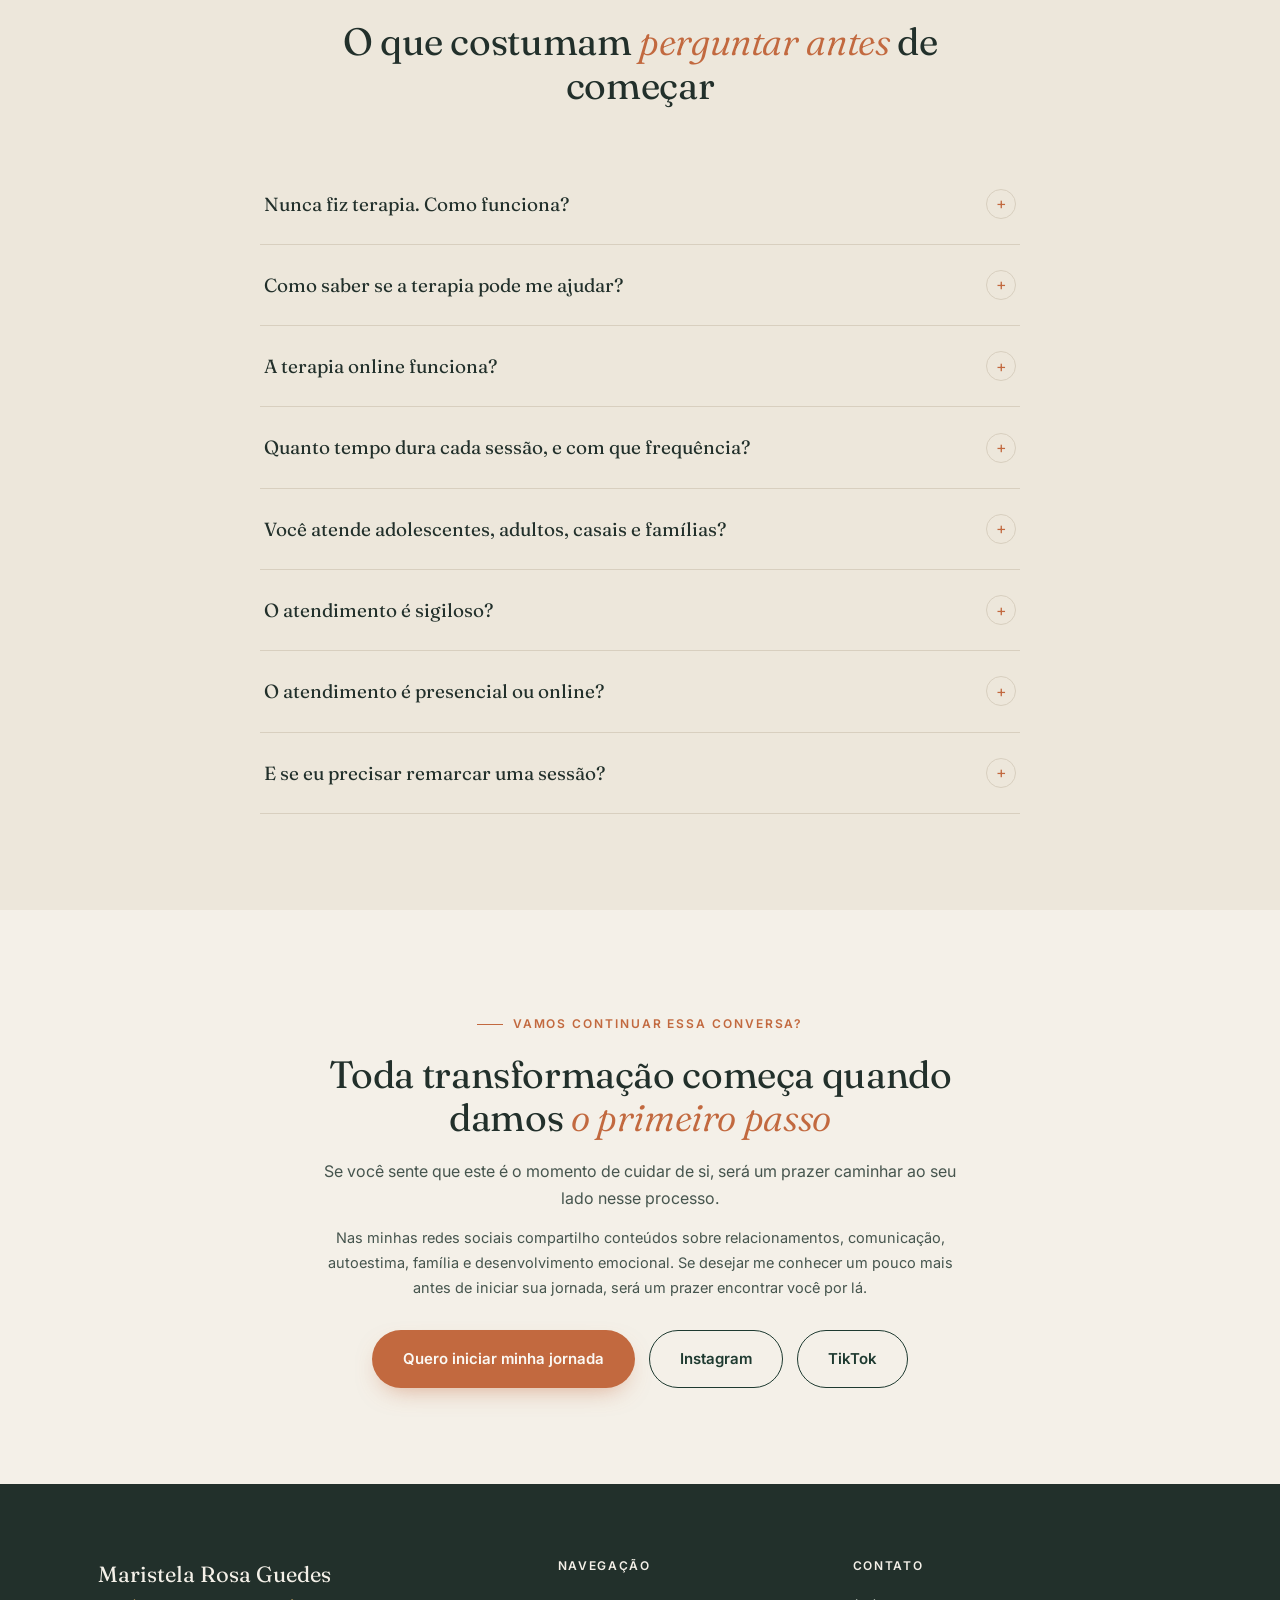
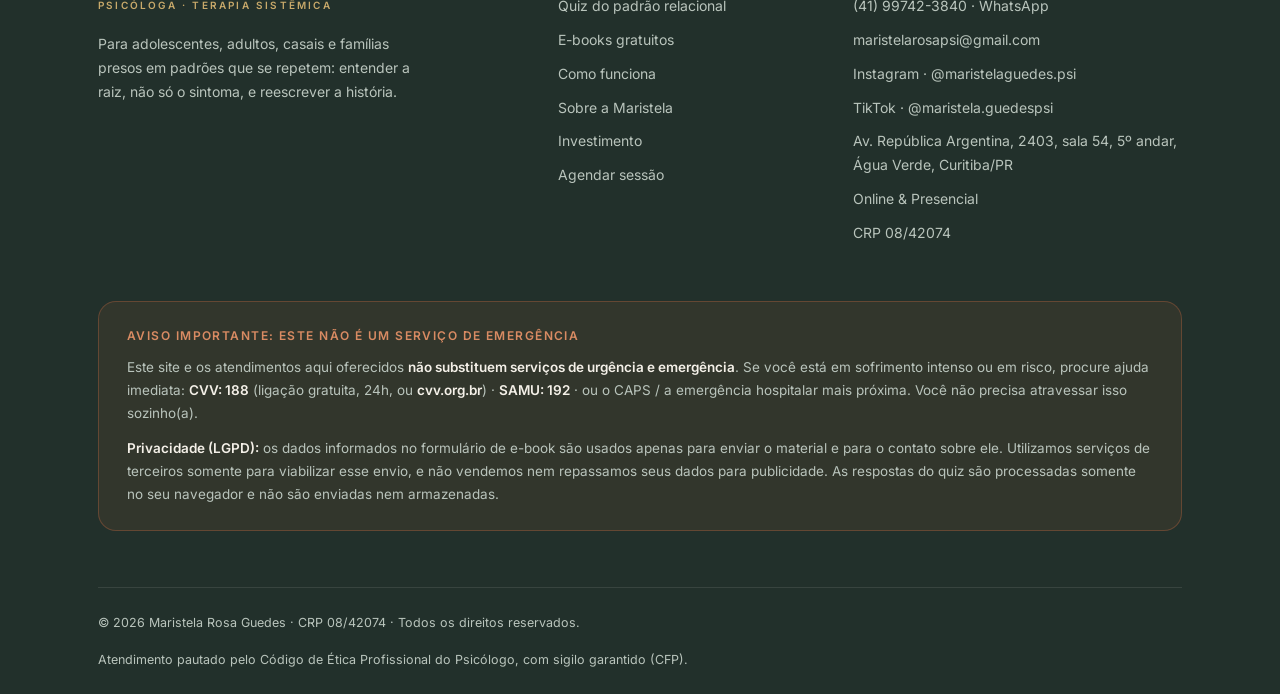
==== commit e936bae4: "Ajustes de conformidade etica (CFP) e LGPD na comunicacao - Remove "especialista em relacionamentos"" ====
--- a/index.html
+++ b/index.html
@@ -696,7 +696,7 @@
       <div class="trust-grid">
         <div class="trust-item">
           <div class="num">4 anos</div>
-          <div class="lbl">de formação e prática clínica em Psicologia</div>
+          <div class="lbl">de formação acadêmica em Psicologia (graduação)</div>
         </div>
         <div class="trust-item">
           <div class="num">CRP 08/42074</div>
@@ -739,7 +739,7 @@
             </select>
           </div>
           <button type="submit" class="btn btn-clay">Baixar meu e-book agora</button>
-          <p class="ebook-note">Download imediato, direto aqui na página, sem esperar e-mail, sem passar pelo WhatsApp. Seus dados são usados apenas para contato sobre o material: o sigilo começa antes da primeira sessão.</p>
+          <p class="ebook-note">Download imediato, direto aqui na página, sem esperar e-mail, sem passar pelo WhatsApp. Seus dados são usados apenas para enviar o material e para o contato sobre ele.</p>
         </form>
         <div class="ebook-done" id="ebookDone" hidden>
           <p class="ed-title">Pronto, <em id="edNome"></em>!</p>
@@ -953,7 +953,7 @@
       <div class="sobre-txt reveal">
         <span class="eyebrow">Quem sou eu</span>
         <h2>Prazer, sou <em class="hl">Maristela Rosa Guedes</em></h2>
-        <p style="margin-top:8px;font-size:12.5px;font-weight:600;letter-spacing:.14em;text-transform:uppercase;color:var(--ink-soft)">Psicóloga Sistêmica · Especialista em relacionamentos</p>
+        <p style="margin-top:8px;font-size:12.5px;font-weight:600;letter-spacing:.14em;text-transform:uppercase;color:var(--ink-soft)">Psicóloga Sistêmica · Atuação voltada a relacionamentos</p>
         <p class="destaque">"A Psicologia não entrou na minha vida apenas como profissão. Ela chegou primeiro como paciente."</p>
         <p>Em um momento importante da minha trajetória, encontrei na terapia um espaço que me ajudou a compreender relações difíceis, enfrentar desafios emocionais e construir caminhos mais saudáveis para a minha vida. Foi através desse processo que aprendi que algumas mudanças começam quando nos permitimos olhar para a nossa história com mais cuidado e acolhimento.</p>
         <p>A terapia me ajudou a tomar decisões importantes, reconstruir caminhos e enxergar possibilidades que antes pareciam distantes. E foi justamente vivendo essa experiência que surgiu o desejo de ajudar outras pessoas. Pensei: <em>"se esse processo foi capaz de transformar a minha vida, talvez eu também possa ajudar outras pessoas a encontrarem novos caminhos."</em></p>
@@ -995,10 +995,10 @@
     <div class="inv-grid">
       <div class="inv-txt reveal">
         <span class="eyebrow">Investimento</span>
-        <h2>Quanto custa <em class="hl">sair do ciclo</em></h2>
-        <p>Terapia não é gasto de emergência: é o investimento que muda a qualidade de todas as suas relações, inclusive a que você tem com você.</p>
+        <h2>Valores e <em class="hl">condições de atendimento</em></h2>
+        <p>A psicoterapia é um processo construído conforme as necessidades, os objetivos e o momento de cada pessoa, casal ou família.</p>
         <p>Para que o processo funcione, o acompanhamento é semanal no início. Você nunca paga por pacotes fechados obrigatórios: a permanência é uma decisão sua, revisada com transparência ao longo do processo.</p>
-        <p class="comparacao">"O ciclo também cobra: em noites mal dormidas, decisões adiadas e relações que se desgastam. Só que sem prazo para acabar."</p>
+        <p class="comparacao">"Cuidar das relações é um processo que acontece no seu tempo, respeitando o momento de cada pessoa, casal ou família."</p>
       </div>
       <div class="inv-card reveal">
         <span class="mod">Valores por sessão · 50 minutos</span>
@@ -1018,7 +1018,7 @@
           </li>
           <li>
             <svg width="17" height="17" viewBox="0 0 18 18" aria-hidden="true"><circle cx="9" cy="9" r="8" fill="none" stroke="#C2693F" stroke-width="1.4"/><path d="M5.5 9.2l2.3 2.3 4.7-4.8" fill="none" stroke="#C2693F" stroke-width="1.6" stroke-linecap="round"/></svg>
-            Sigilo absoluto, garantido pelo Código de Ética (CFP)
+            Sigilo profissional, conforme o Código de Ética e a legislação
           </li>
           <li>
             <svg width="17" height="17" viewBox="0 0 18 18" aria-hidden="true"><circle cx="9" cy="9" r="8" fill="none" stroke="#C2693F" stroke-width="1.4"/><path d="M5.5 9.2l2.3 2.3 4.7-4.8" fill="none" stroke="#C2693F" stroke-width="1.6" stroke-linecap="round"/></svg>
@@ -1026,7 +1026,7 @@
           </li>
         </ul>
         <a class="btn btn-clay" href="#agendar" style="width:100%">Reservar meu horário</a>
-        <p class="vagas"><span class="pulse" aria-hidden="true"></span>Agenda com número limitado de horários semanais, reserve com antecedência</p>
+        <p class="vagas"><span class="pulse" aria-hidden="true"></span>Consulte os horários disponíveis para atendimento online ou presencial</p>
       </div>
     </div>
   </div>
@@ -1037,7 +1037,7 @@
   <div class="wrap">
     <div class="section-head reveal" style="margin-left:auto;margin-right:auto;text-align:center;max-width:600px">
       <span class="eyebrow" style="justify-content:center">Agendamento</span>
-      <h2>Escolha o horário e <em class="hl">garanta sua vaga</em></h2>
+      <h2>Escolha o melhor <em class="hl">horário para você</em></h2>
       <p>Agende e confirme o pagamento em um só lugar. Em poucos minutos, seu horário está garantido.</p>
     </div>
 
@@ -1058,7 +1058,7 @@
           <svg width="22" height="22" viewBox="0 0 24 24" fill="none" stroke="#C2693F" stroke-width="1.6" aria-hidden="true"><rect x="2.5" y="5.5" width="19" height="13" rx="3"/><path d="M2.5 10h19"/></svg>
           2 · Confirme o pagamento
         </h3>
-        <p class="desc">Depois de escolher o horário ao lado, garanta sua vaga com o pagamento da sua modalidade, no Pix ou cartão. Use o mesmo nome do agendamento.</p>
+        <p class="desc">Depois de escolher o horário ao lado, confirme sua sessão com o pagamento da sua modalidade, no Pix ou cartão. Use o mesmo nome do agendamento.</p>
         <div class="mp-box">
           <span class="serif">Escolha a modalidade</span>
           <div class="aceite-box" id="aceiteBox">
@@ -1073,7 +1073,7 @@
           <p style="font-size:12.5px;color:var(--ink-soft)">Pagamento no ambiente oficial do Mercado Pago, com criptografia de ponta a ponta.</p>
         </div>
         <div class="modalidades">
-          <div class="moda"><b>Online</b>Google Meet, de onde você estiver. Mesmo sigilo, mesma presença.</div>
+          <div class="moda"><b>Online</b>Google Meet, de onde você estiver, em ambiente reservado e com o mesmo cuidado ético do atendimento presencial.</div>
           <div class="moda"><b>Presencial</b>Clínica FelizMente: Av. República Argentina, 2403, sala 54, 5º andar, Água Verde, Curitiba/PR.</div>
         </div>
         <div class="mapa-box">
@@ -1186,7 +1186,7 @@
     <div class="aviso-etico" role="note">
       <b>Aviso importante: este não é um serviço de emergência</b>
       <p>Este site e os atendimentos aqui oferecidos <strong>não substituem serviços de urgência e emergência</strong>. Se você está em sofrimento intenso ou em risco, procure ajuda imediata: <strong>CVV: 188</strong> (ligação gratuita, 24h, ou <strong>cvv.org.br</strong>) · <strong>SAMU: 192</strong> · ou o CAPS / a emergência hospitalar mais próxima. Você não precisa atravessar isso sozinho(a).</p>
-      <p style="margin-top:12px"><strong>Privacidade (LGPD):</strong> os dados informados no formulário de e-book são usados exclusivamente para envio do material e contato sobre ele, nunca compartilhados com terceiros. As respostas do quiz são processadas somente no seu navegador e não são enviadas nem armazenadas.</p>
+      <p style="margin-top:12px"><strong>Privacidade (LGPD):</strong> os dados informados no formulário de e-book são usados apenas para enviar o material e para o contato sobre ele. Utilizamos serviços de terceiros somente para viabilizar esse envio, e não vendemos nem repassamos seus dados para publicidade. As respostas do quiz são processadas somente no seu navegador e não são enviadas nem armazenadas.</p>
     </div>
 
     <div class="foot-base">
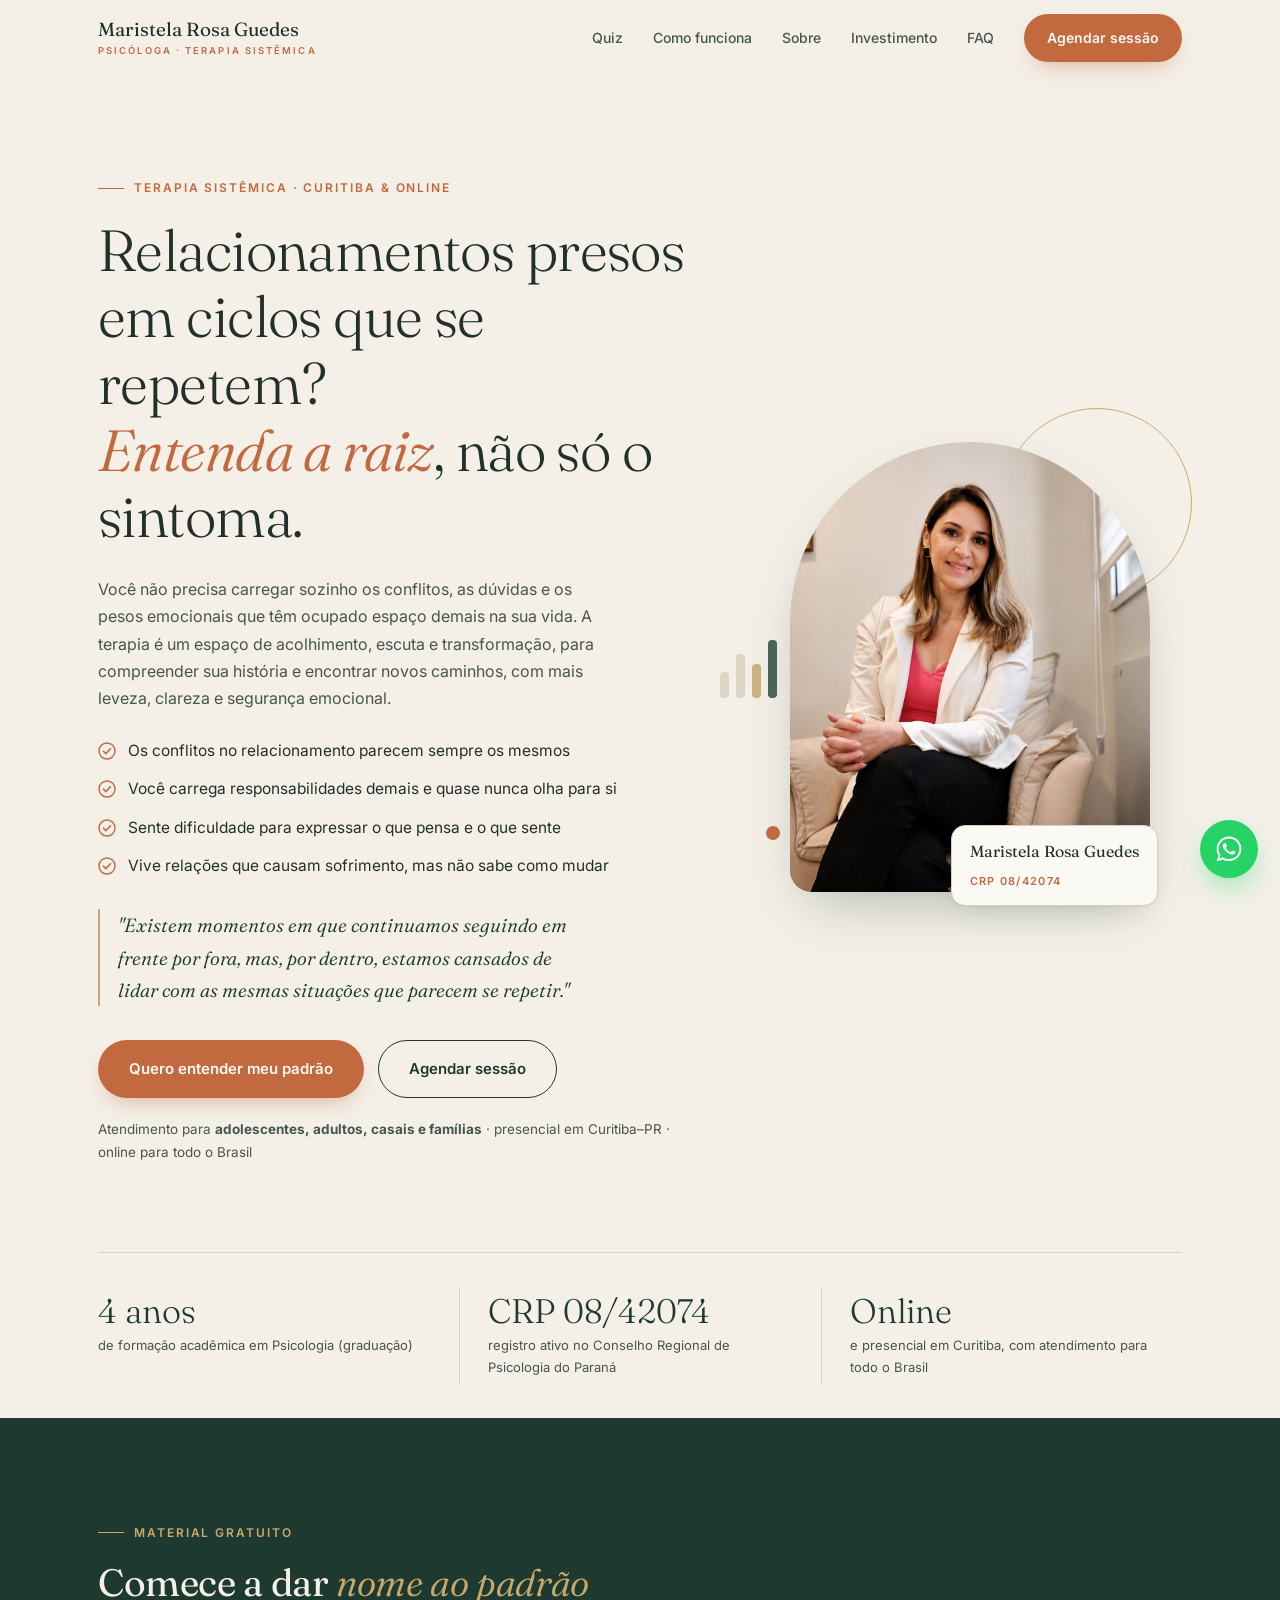
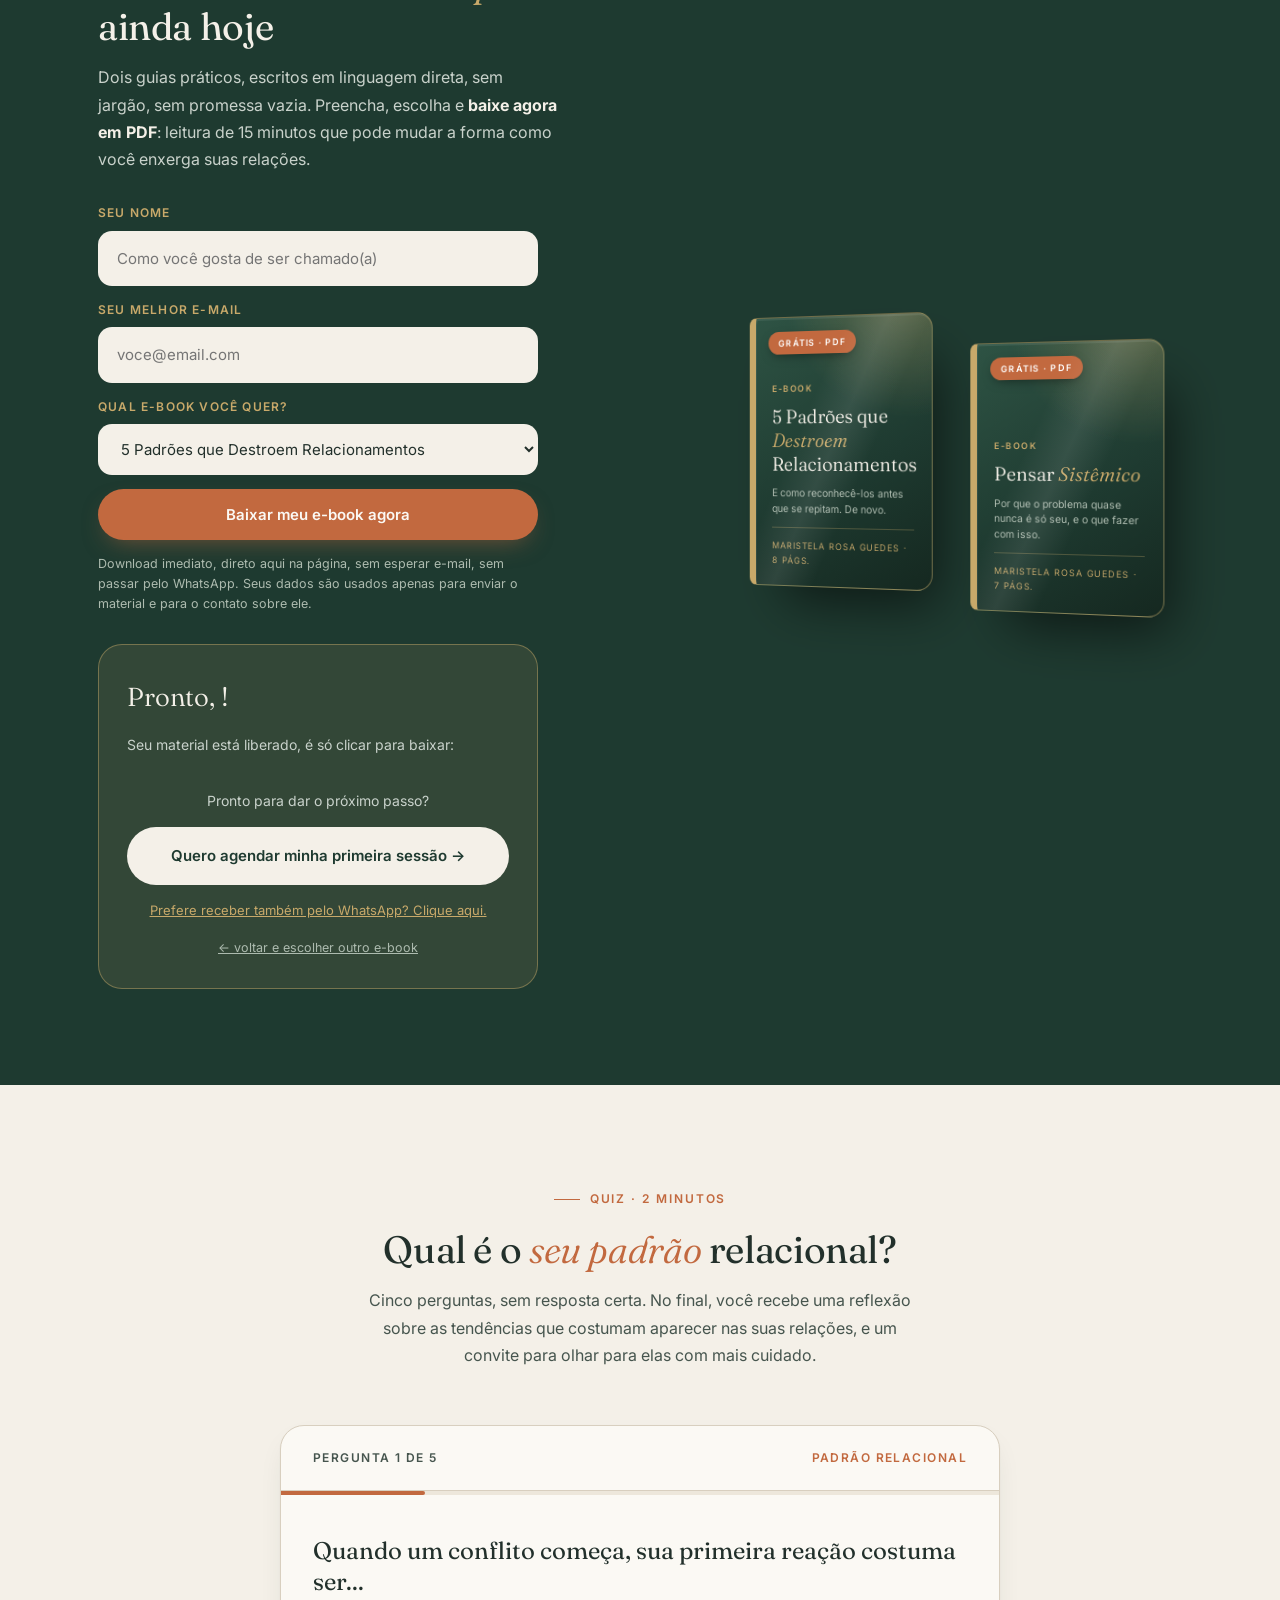
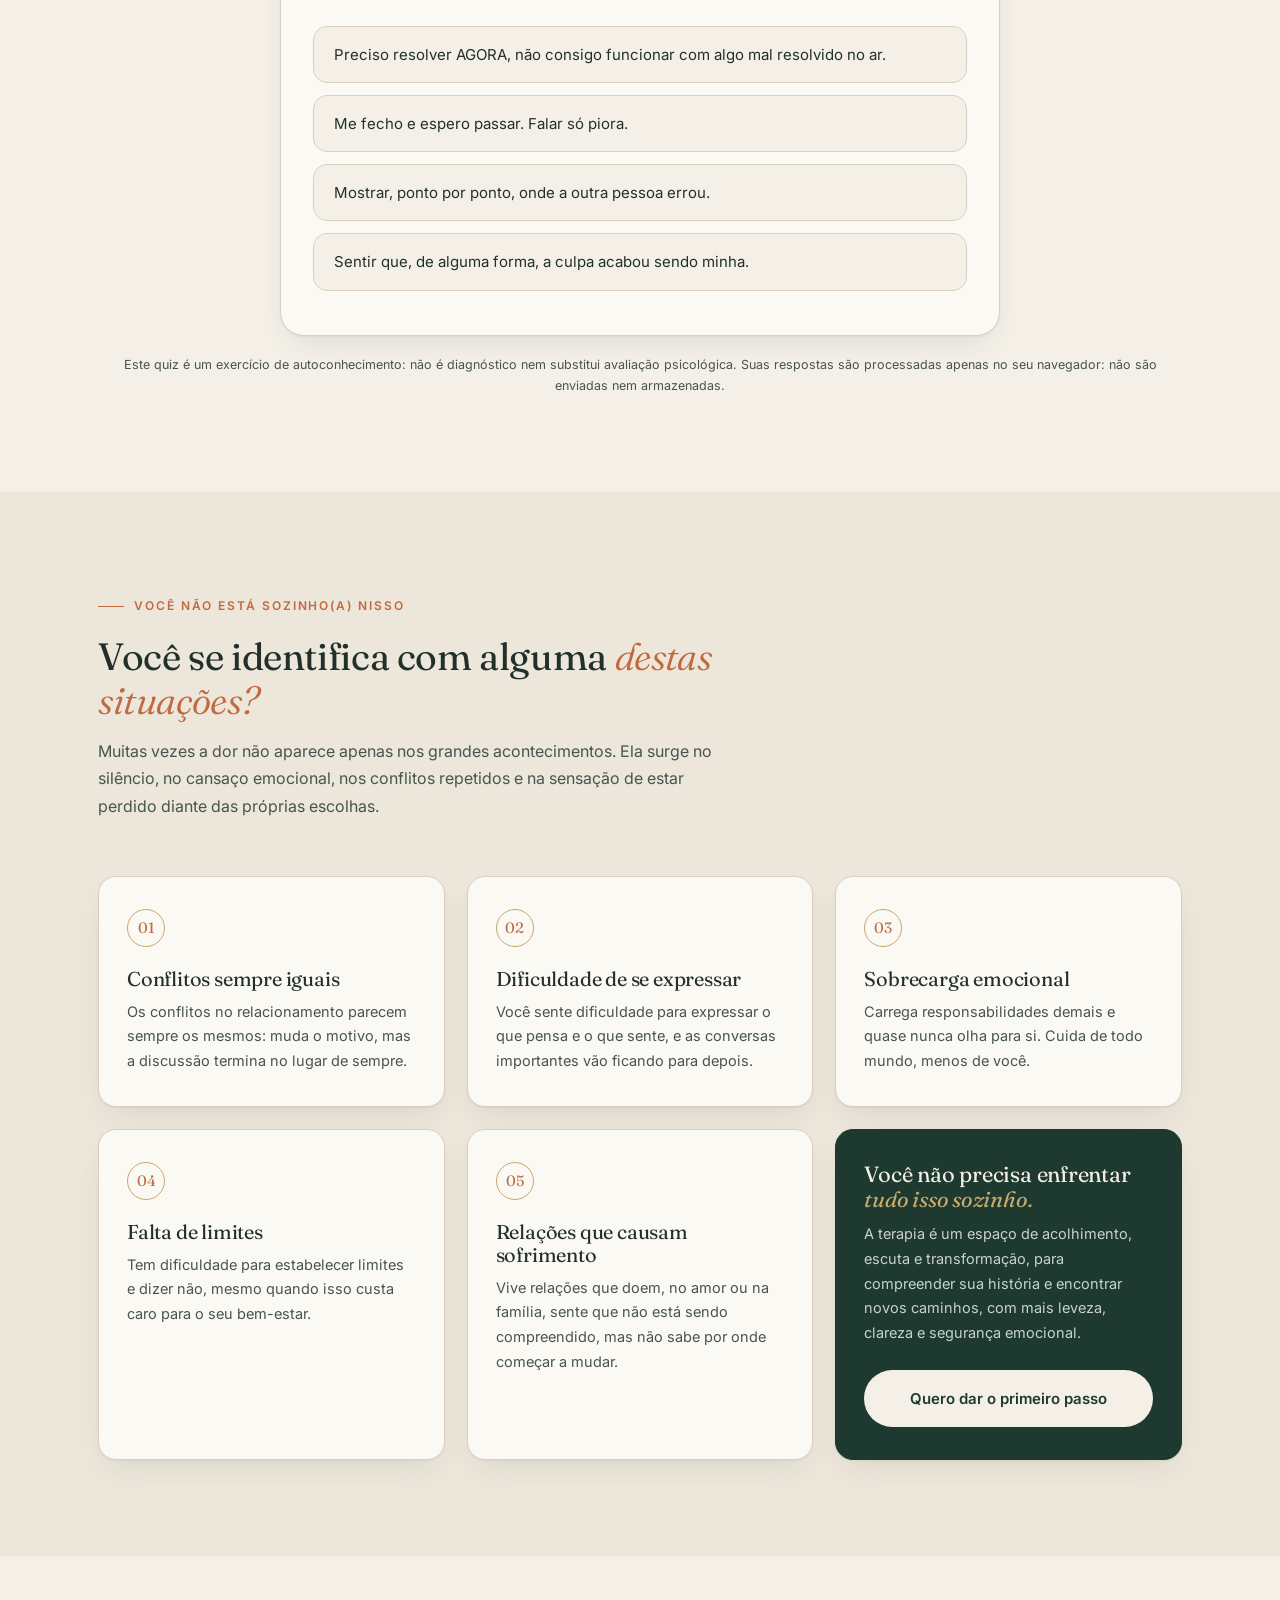
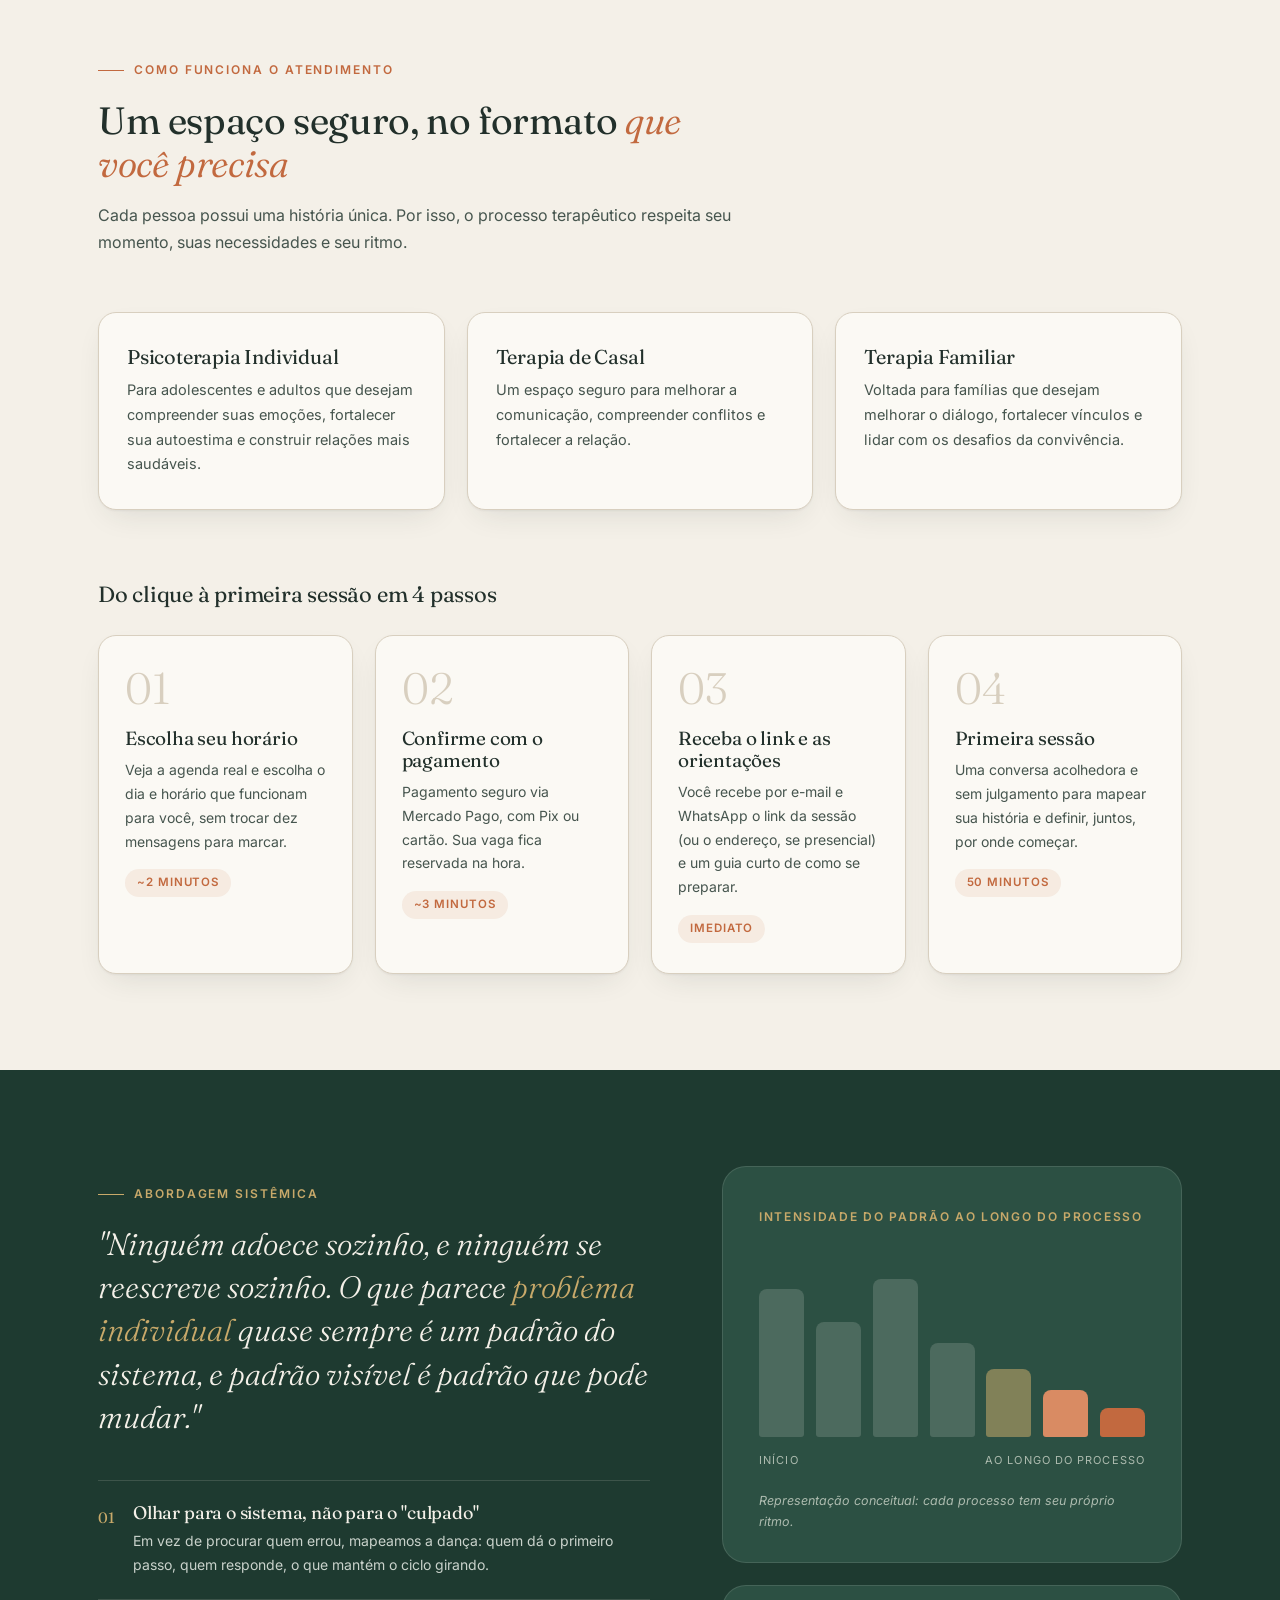
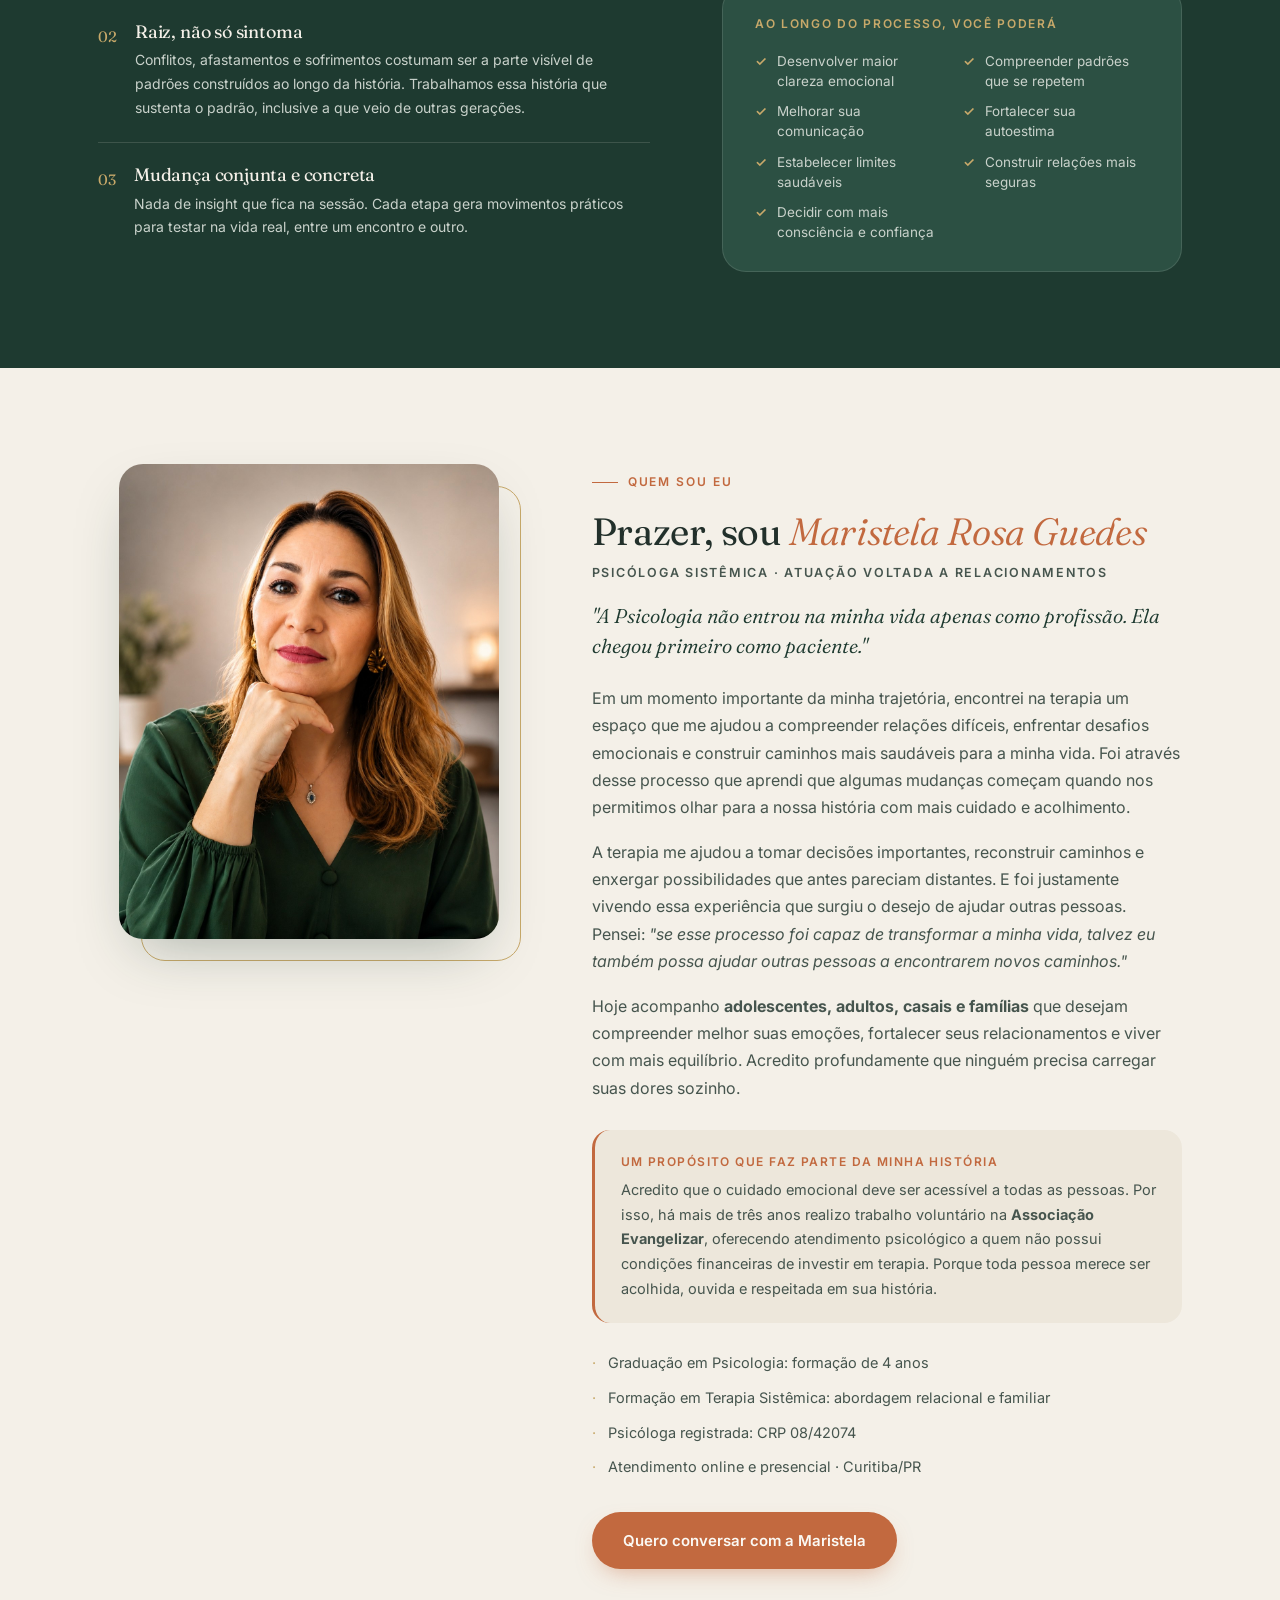
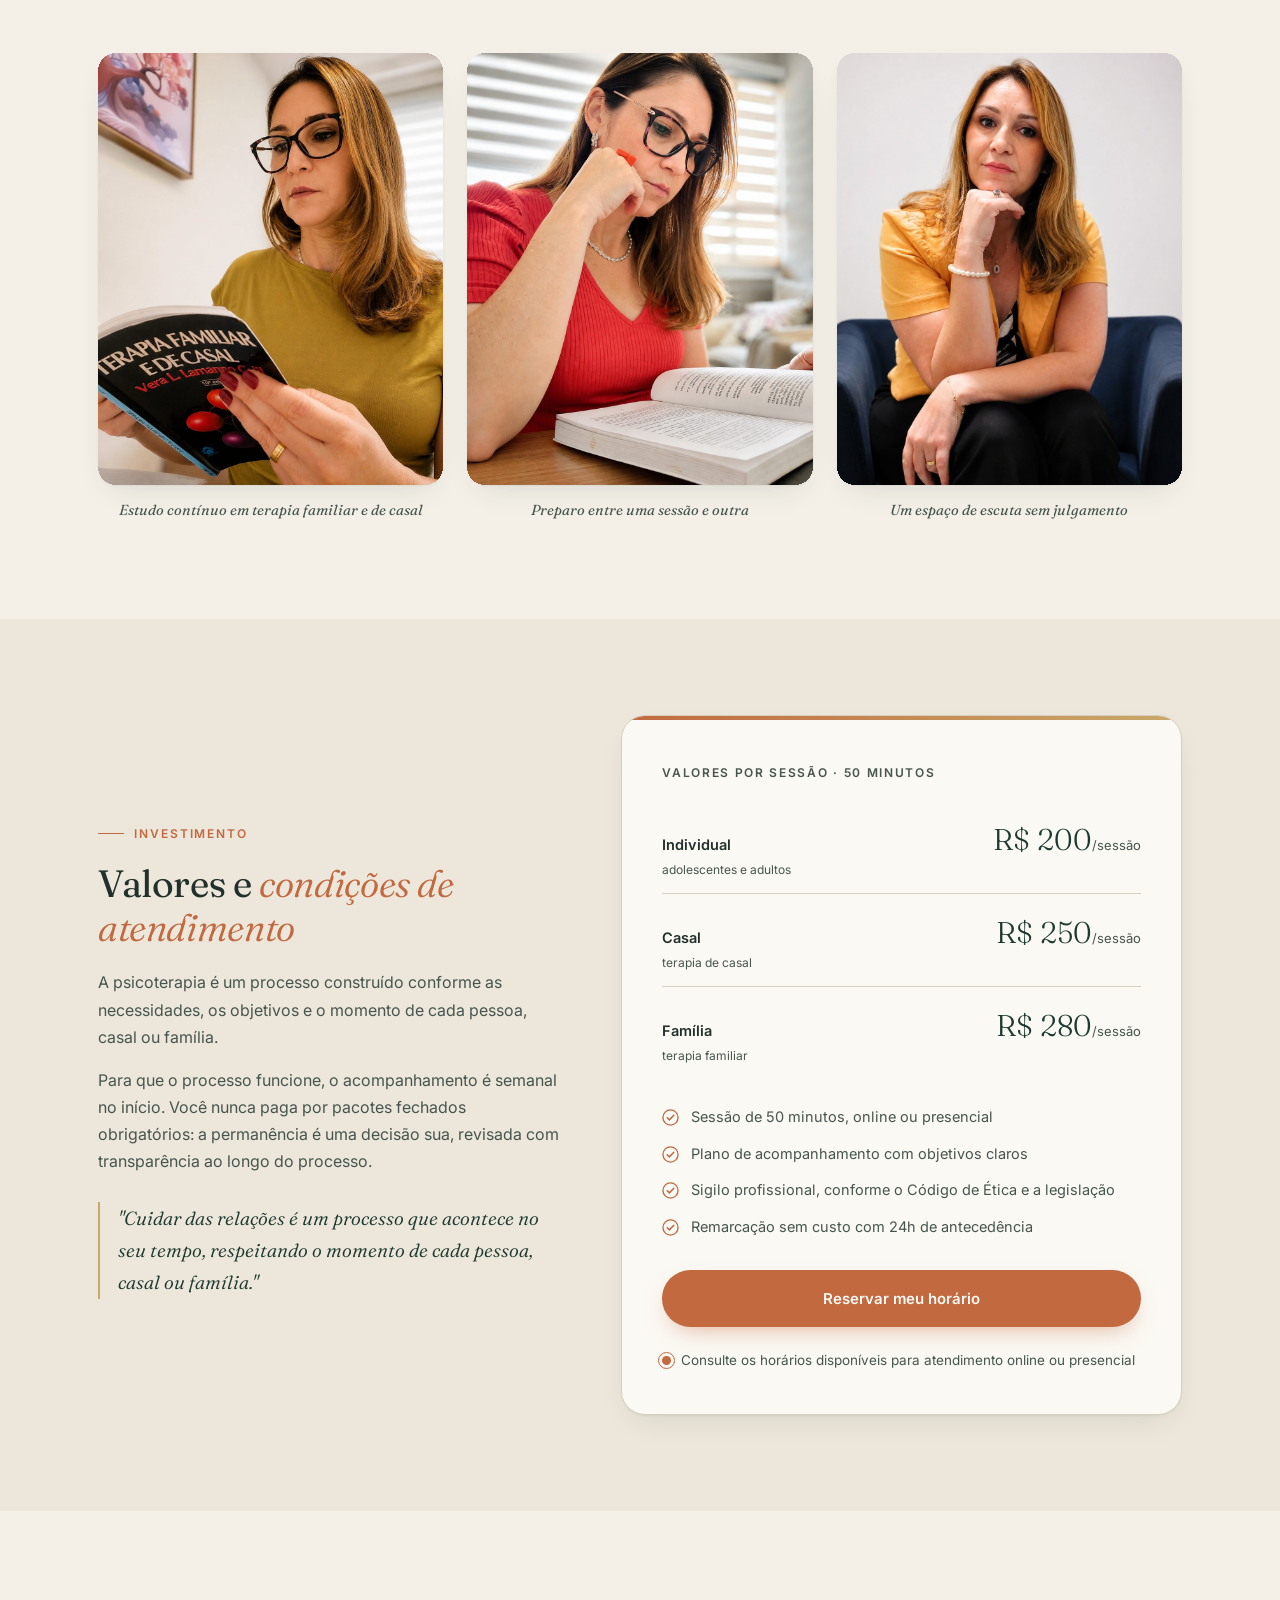
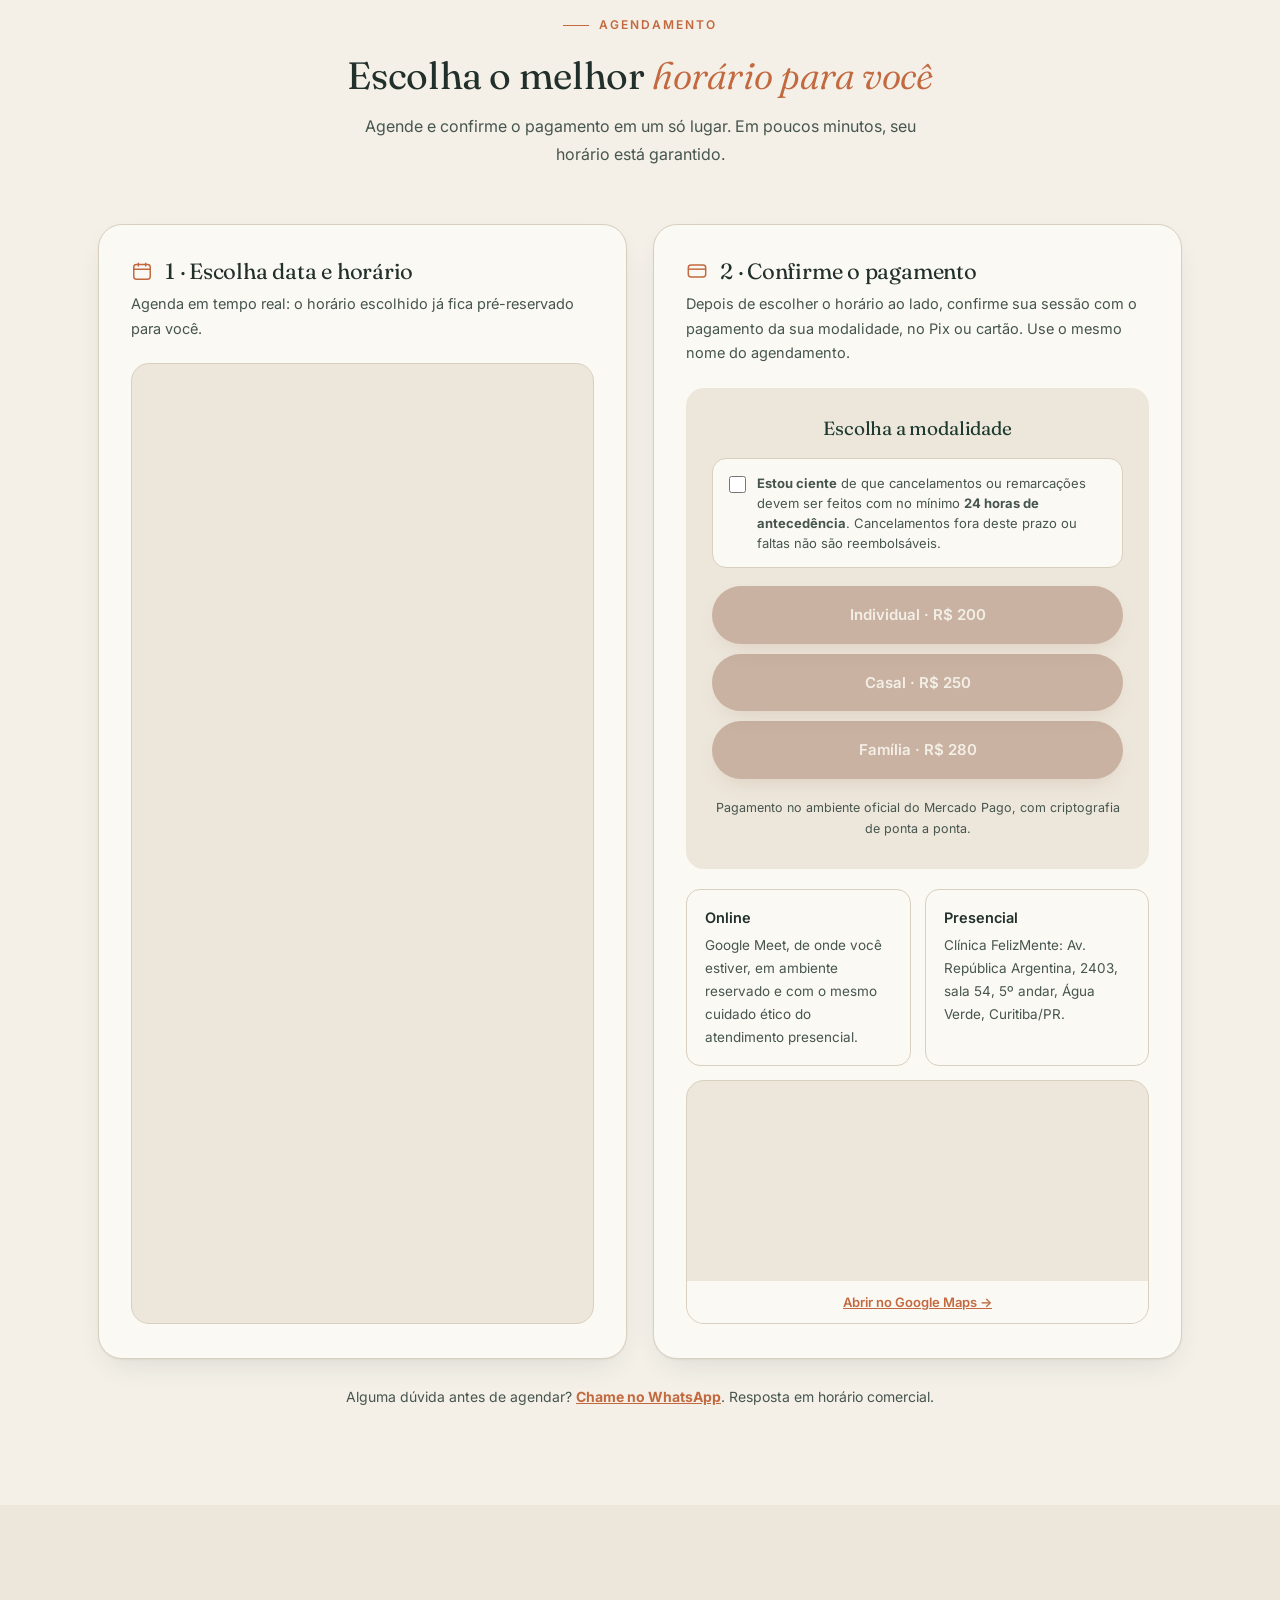
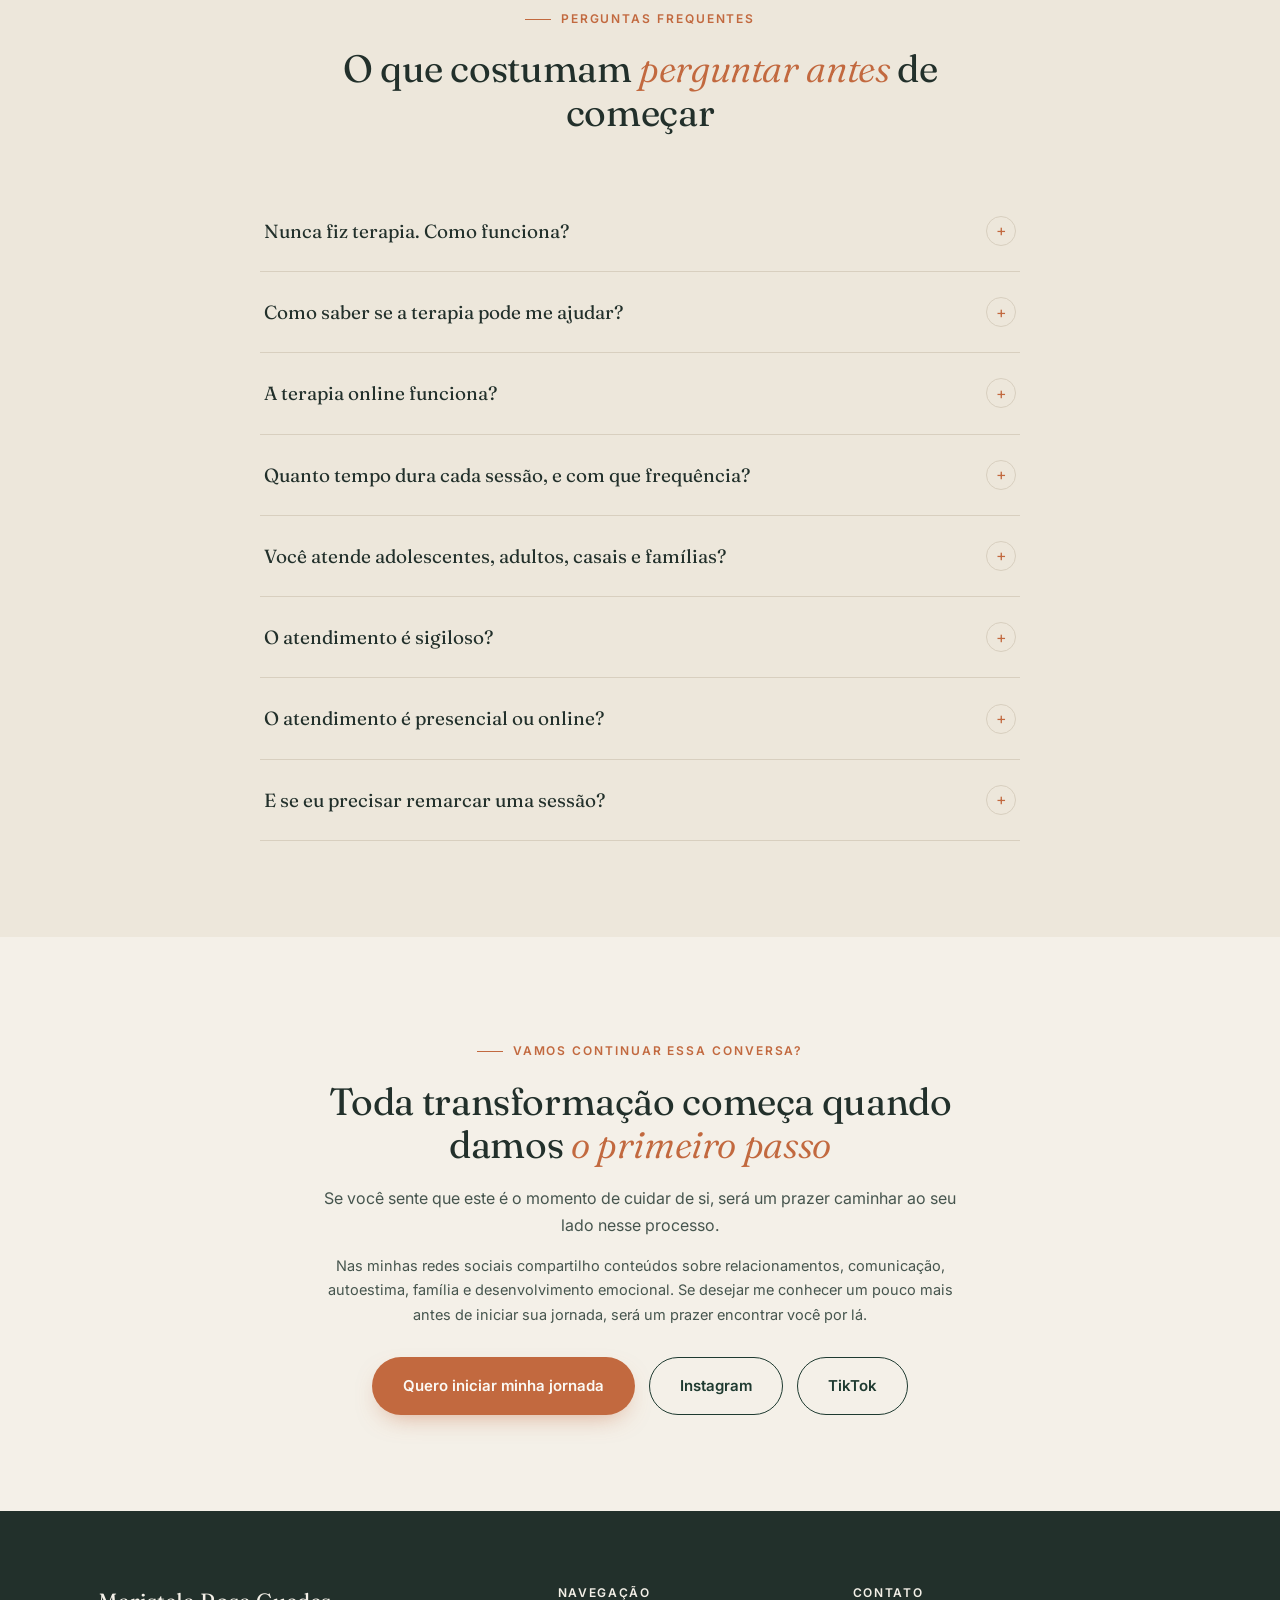
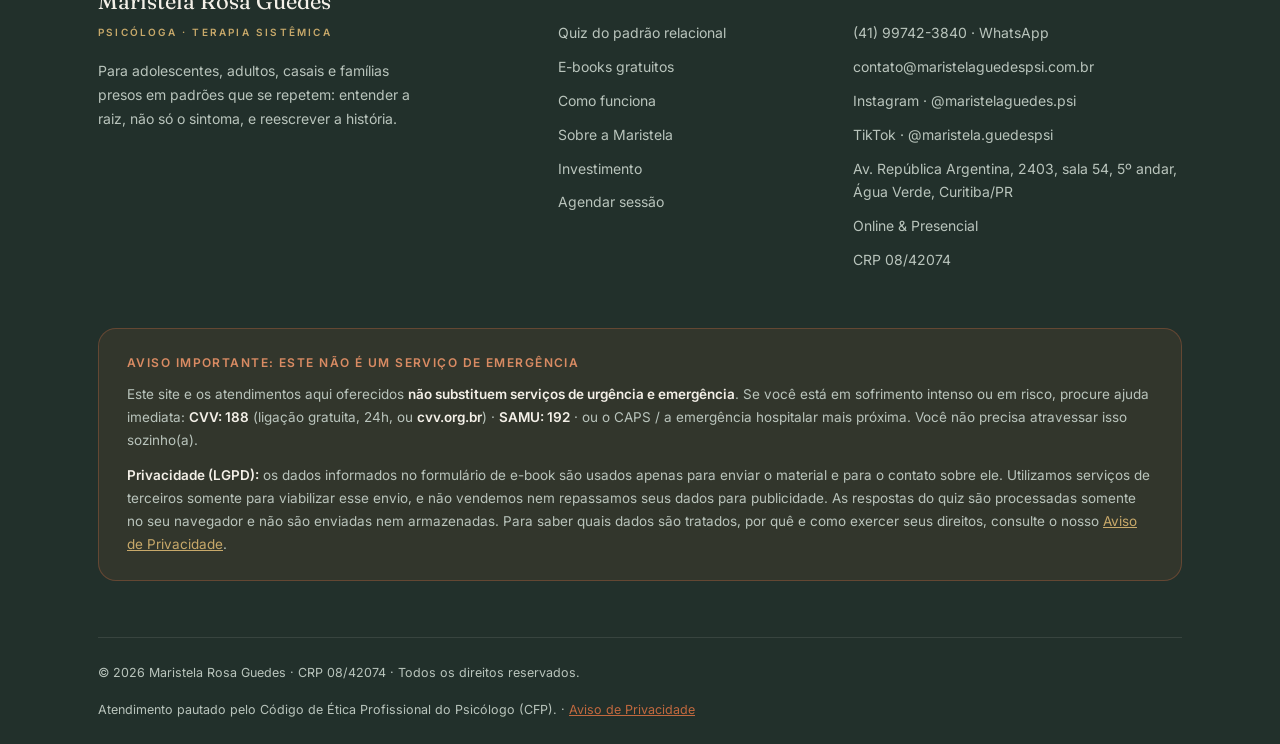
==== commit ff272869: "Fecha ajustes eticos/LGPD: pagina de privacidade, quiz e e-mail - Cria pagina Aviso de Privacidade (" ====
--- a/index.html
+++ b/index.html
@@ -27,7 +27,7 @@
   "url": "https://www.maristelaguedespsi.com.br/",
   "image": "https://www.maristelaguedespsi.com.br/fotos/hero.jpg",
   "telephone": "+55-41-99742-3840",
-  "email": "maristelarosapsi@gmail.com",
+  "email": "contato@maristelaguedespsi.com.br",
   "priceRange": "R$200 - R$280",
   "address": { "@type": "PostalAddress", "streetAddress": "Av. República Argentina, 2403 - Sala 54, 5º andar, Água Verde", "addressLocality": "Curitiba", "addressRegion": "PR", "postalCode": "80610-260", "addressCountry": "BR" },
   "areaServed": ["Curitiba", "Brasil (atendimento online)"],
@@ -778,7 +778,7 @@
     <div class="section-head reveal" style="margin-left:auto;margin-right:auto;text-align:center;max-width:560px">
       <span class="eyebrow" style="justify-content:center">Quiz · 2 minutos</span>
       <h2>Qual é o <em class="hl">seu padrão</em> relacional?</h2>
-      <p>Cinco perguntas, sem resposta certa. No final, você recebe o nome do padrão mais presente nas suas relações, e o primeiro passo para sair dele.</p>
+      <p>Cinco perguntas, sem resposta certa. No final, você recebe uma reflexão sobre as tendências que costumam aparecer nas suas relações, e um convite para olhar para elas com mais cuidado.</p>
     </div>
 
     <div class="quiz-shell reveal" id="quizShell">
@@ -905,7 +905,7 @@
             <span class="pn">02</span>
             <div>
               <h3>Raiz, não só sintoma</h3>
-              <p>Brigas, silêncio e ansiedade são a ponta. Trabalhamos a história que sustenta o padrão, inclusive a que veio de outras gerações.</p>
+              <p>Conflitos, afastamentos e sofrimentos costumam ser a parte visível de padrões construídos ao longo da história. Trabalhamos essa história que sustenta o padrão, inclusive a que veio de outras gerações.</p>
             </div>
           </div>
           <div class="pilar">
@@ -1173,7 +1173,7 @@
         <h4>Contato</h4>
         <ul>
           <li><a href="https://wa.me/5541997423840" target="_blank" rel="noopener">(41) 99742-3840 · WhatsApp</a></li>
-          <li><a href="mailto:maristelarosapsi@gmail.com">maristelarosapsi@gmail.com</a></li>
+          <li><a href="mailto:contato@maristelaguedespsi.com.br">contato@maristelaguedespsi.com.br</a></li>
           <li><a href="https://instagram.com/maristelaguedes.psi" target="_blank" rel="noopener">Instagram · @maristelaguedes.psi</a></li>
           <li><a href="https://www.tiktok.com/@maristela.guedespsi" target="_blank" rel="noopener">TikTok · @maristela.guedespsi</a></li>
           <li>Av. República Argentina, 2403, sala 54, 5º andar, Água Verde, Curitiba/PR</li>
@@ -1186,12 +1186,12 @@
     <div class="aviso-etico" role="note">
       <b>Aviso importante: este não é um serviço de emergência</b>
       <p>Este site e os atendimentos aqui oferecidos <strong>não substituem serviços de urgência e emergência</strong>. Se você está em sofrimento intenso ou em risco, procure ajuda imediata: <strong>CVV: 188</strong> (ligação gratuita, 24h, ou <strong>cvv.org.br</strong>) · <strong>SAMU: 192</strong> · ou o CAPS / a emergência hospitalar mais próxima. Você não precisa atravessar isso sozinho(a).</p>
-      <p style="margin-top:12px"><strong>Privacidade (LGPD):</strong> os dados informados no formulário de e-book são usados apenas para enviar o material e para o contato sobre ele. Utilizamos serviços de terceiros somente para viabilizar esse envio, e não vendemos nem repassamos seus dados para publicidade. As respostas do quiz são processadas somente no seu navegador e não são enviadas nem armazenadas.</p>
+      <p style="margin-top:12px"><strong>Privacidade (LGPD):</strong> os dados informados no formulário de e-book são usados apenas para enviar o material e para o contato sobre ele. Utilizamos serviços de terceiros somente para viabilizar esse envio, e não vendemos nem repassamos seus dados para publicidade. As respostas do quiz são processadas somente no seu navegador e não são enviadas nem armazenadas. Para saber quais dados são tratados, por quê e como exercer seus direitos, consulte o nosso <a href="privacidade.html" style="color:var(--gold);text-decoration:underline">Aviso de Privacidade</a>.</p>
     </div>
 
     <div class="foot-base">
       <span>© <span id="ano">2026</span> Maristela Rosa Guedes · CRP 08/42074 · Todos os direitos reservados.</span>
-      <span>Atendimento pautado pelo Código de Ética Profissional do Psicólogo, com sigilo garantido (CFP).</span>
+      <span>Atendimento pautado pelo Código de Ética Profissional do Psicólogo (CFP). · <a href="privacidade.html">Aviso de Privacidade</a></span>
     </div>
   </div>
 </footer>
@@ -1391,6 +1391,7 @@
       <p>${r.desc}</p>
       <div class="primeiro-passo"><b>Primeiro passo</b>${r.passo}</div>
       <p style="font-size:14px">Reconhecer a tendência é metade do caminho. A outra metade, reescrevê-la, funciona melhor com acompanhamento profissional.</p>
+      <p style="font-size:12.5px;color:var(--ink-soft);margin-top:2px">Este resultado é apenas uma leitura educativa das suas respostas de hoje. Não é diagnóstico, não define sua personalidade nem substitui uma avaliação psicológica individual.</p>
       <div class="acoes">
         <a class="btn btn-clay" href="#agendar">Quero trabalhar isso em terapia</a>
         <a class="btn btn-ghost" href="https://wa.me/5541997423840?text=${msgWhats}" target="_blank" rel="noopener">Falar no WhatsApp</a>
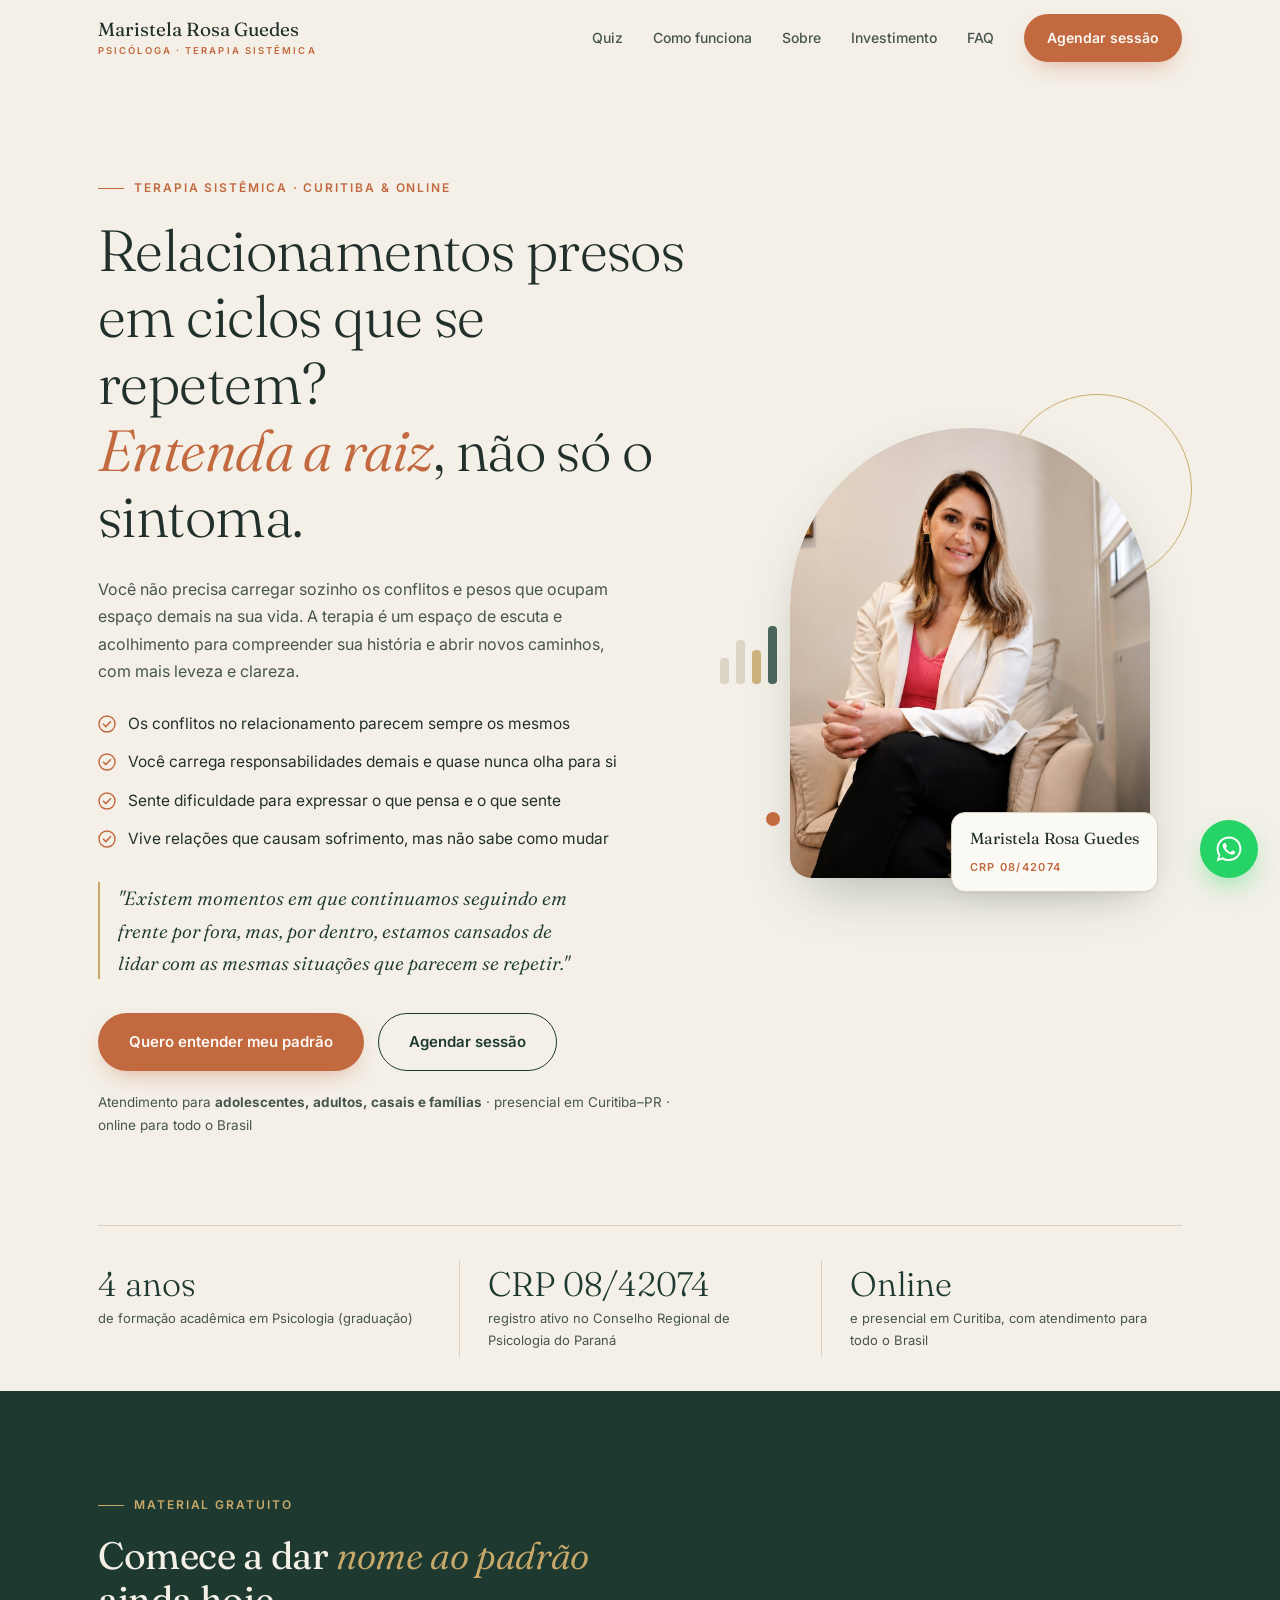
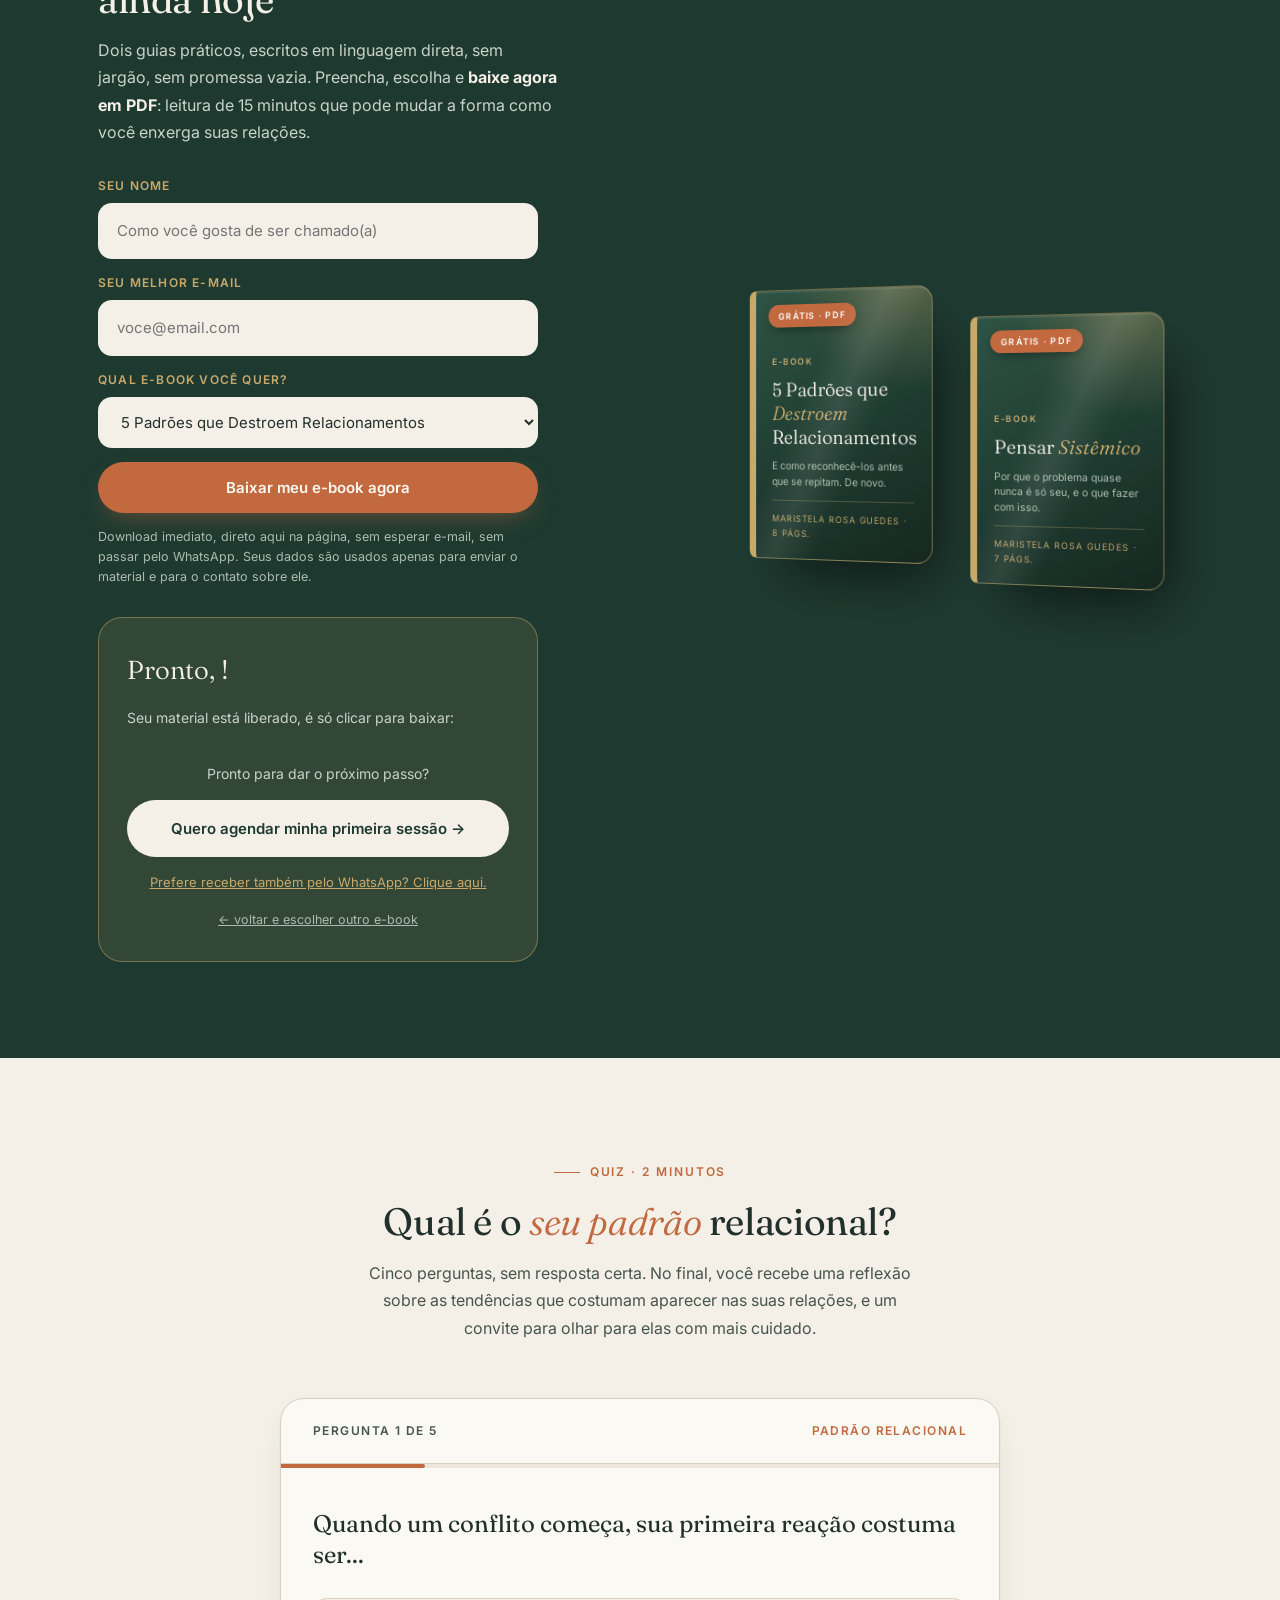
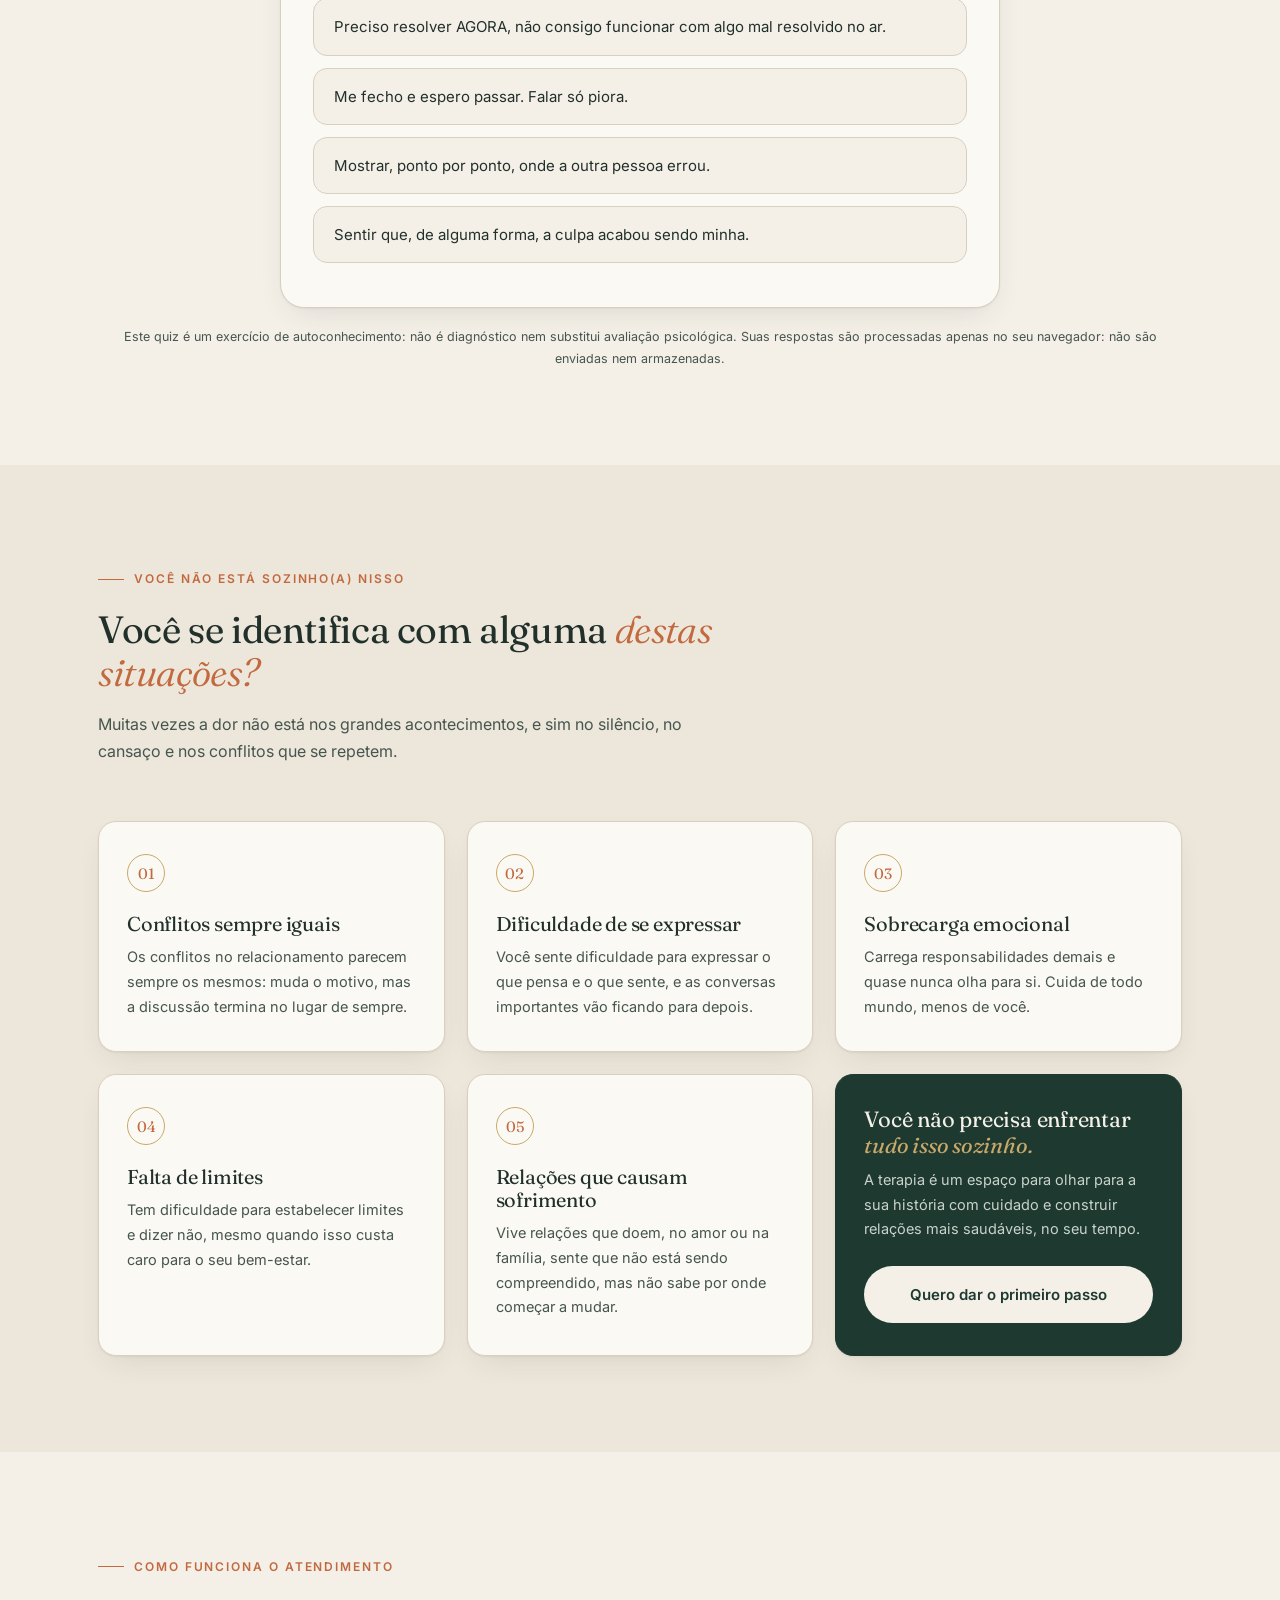
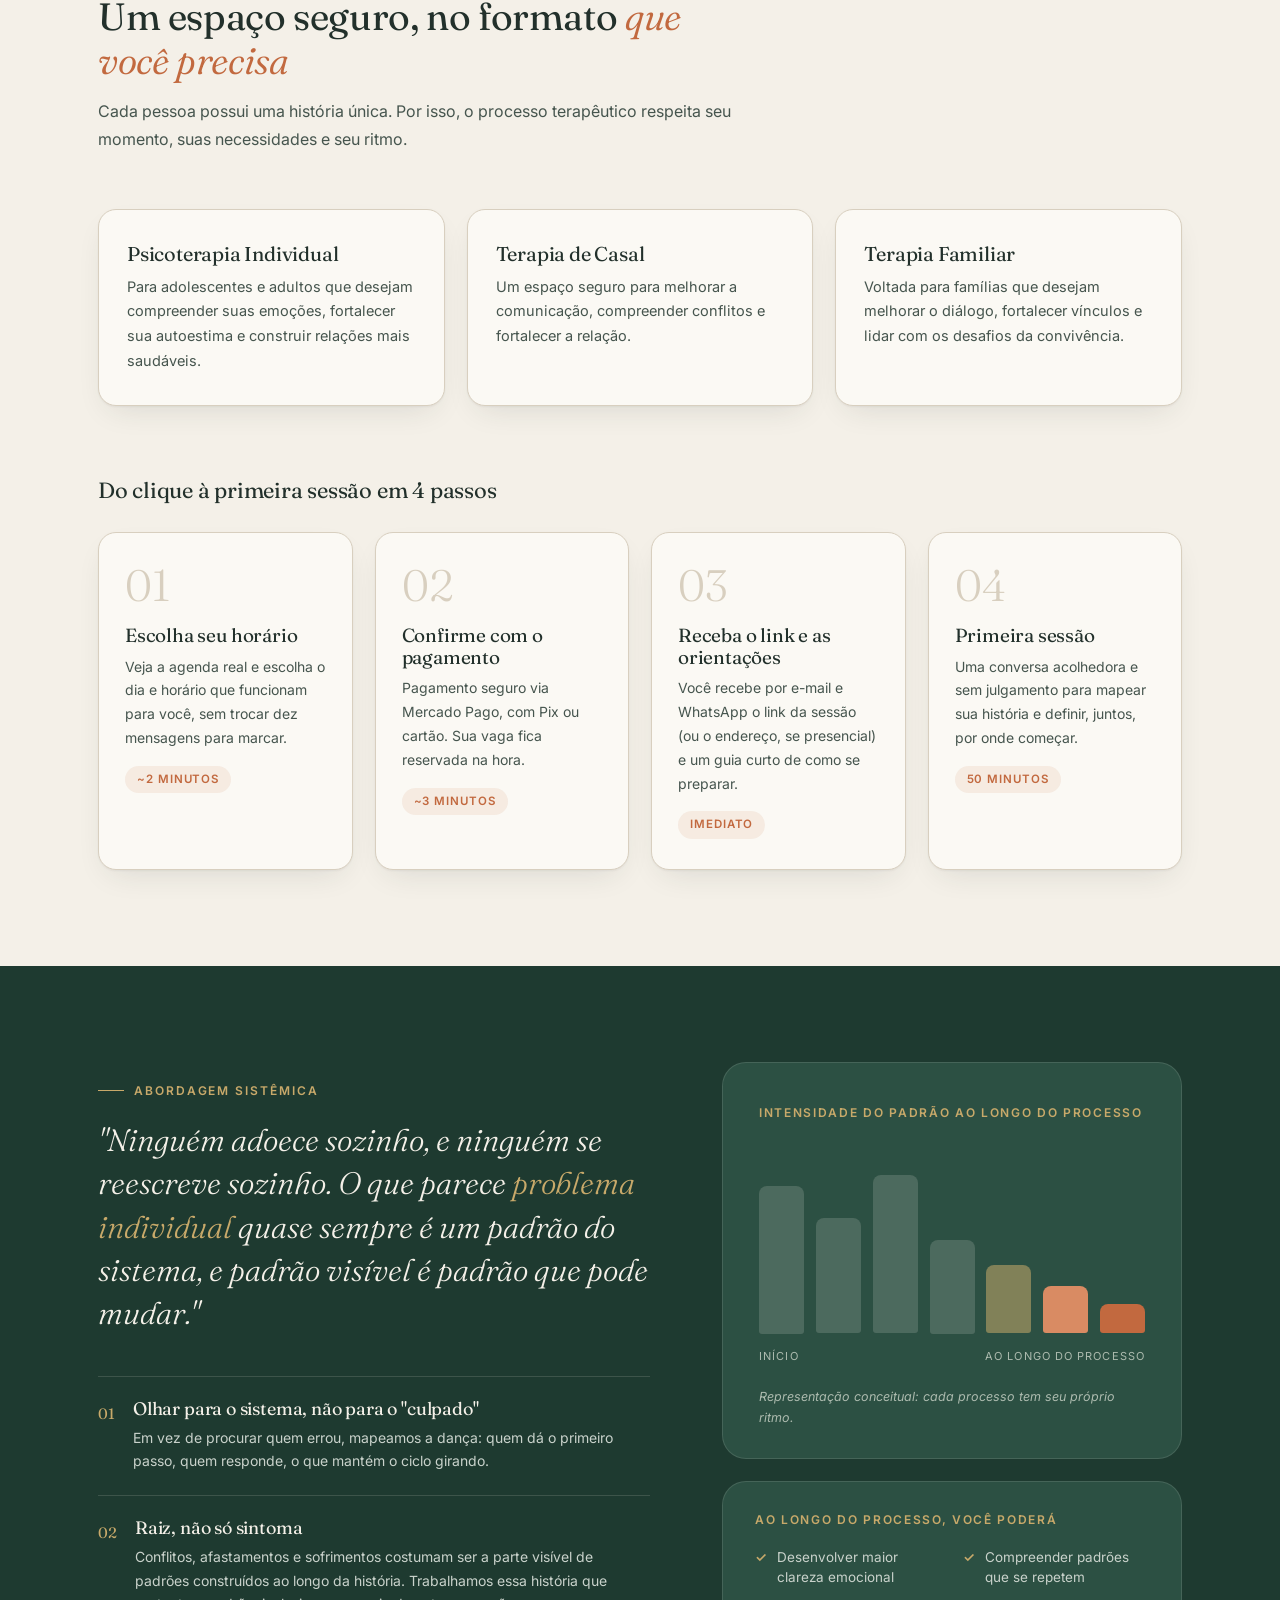
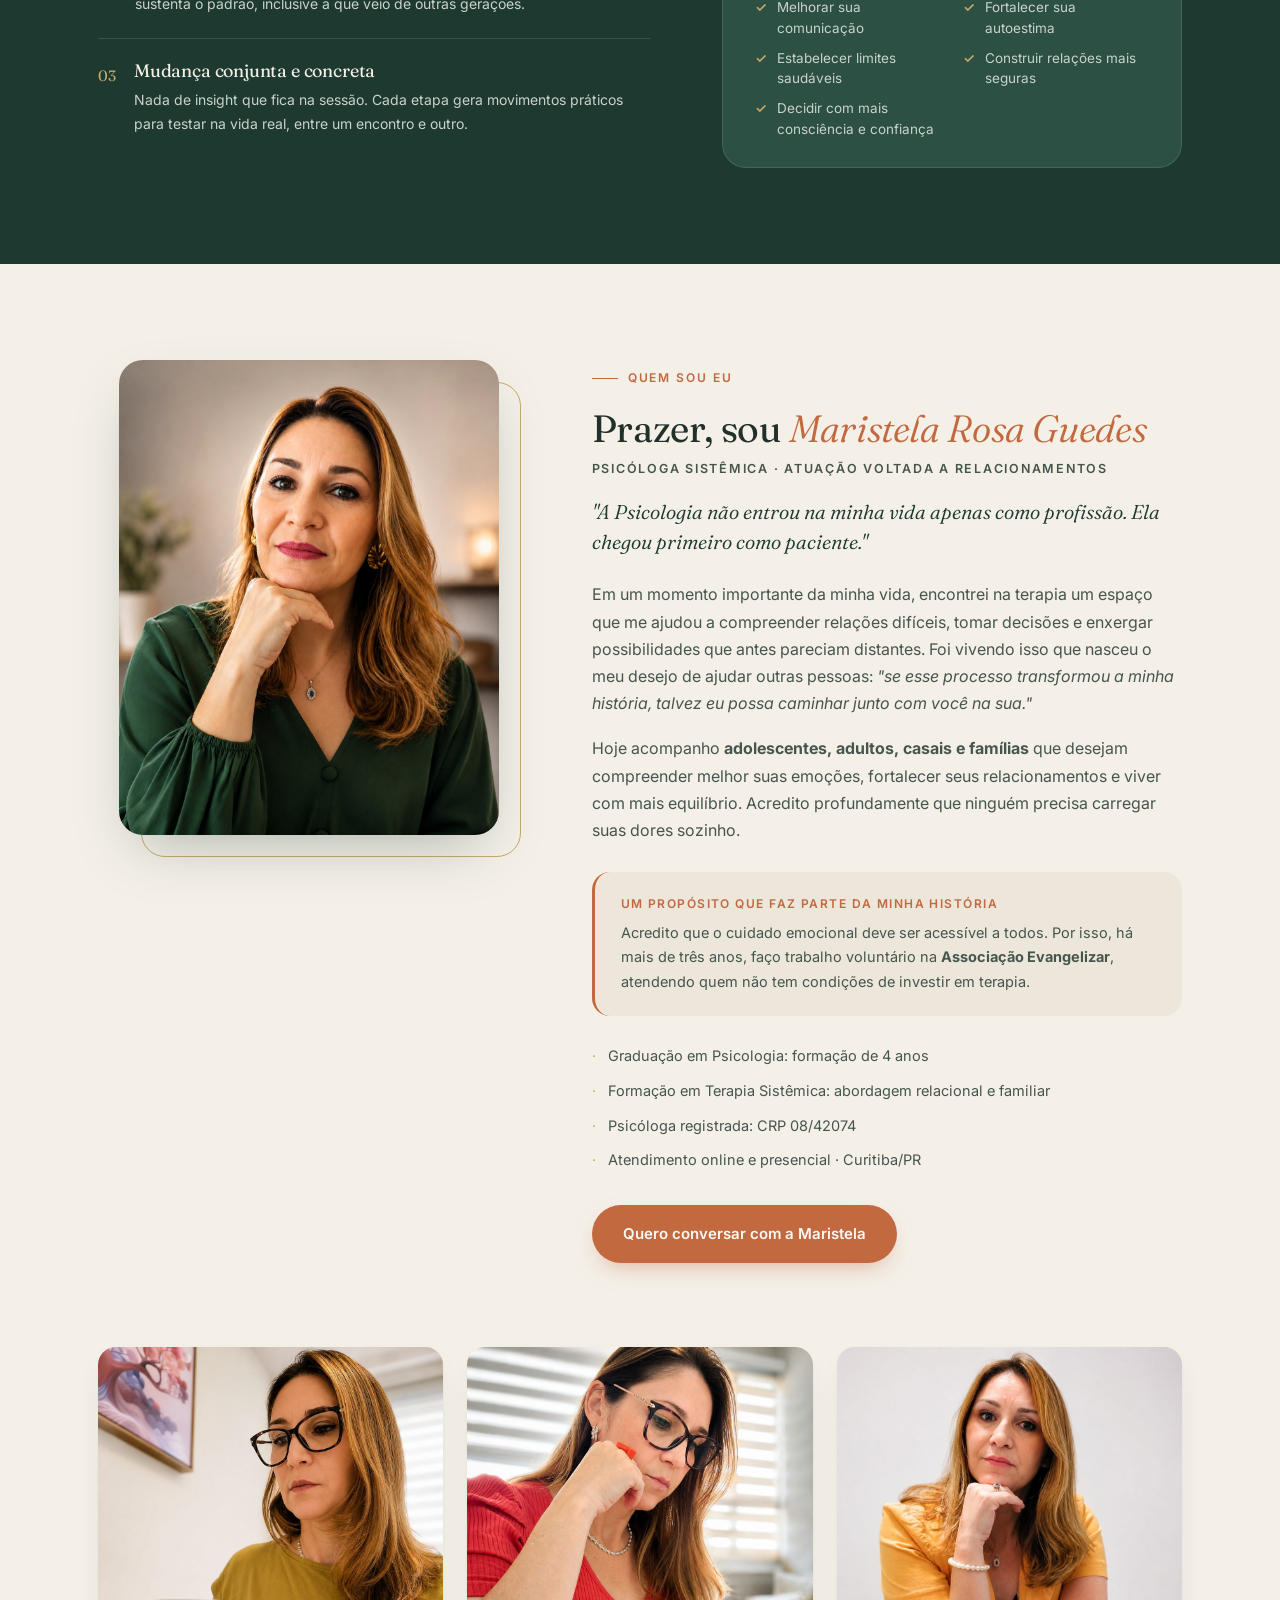
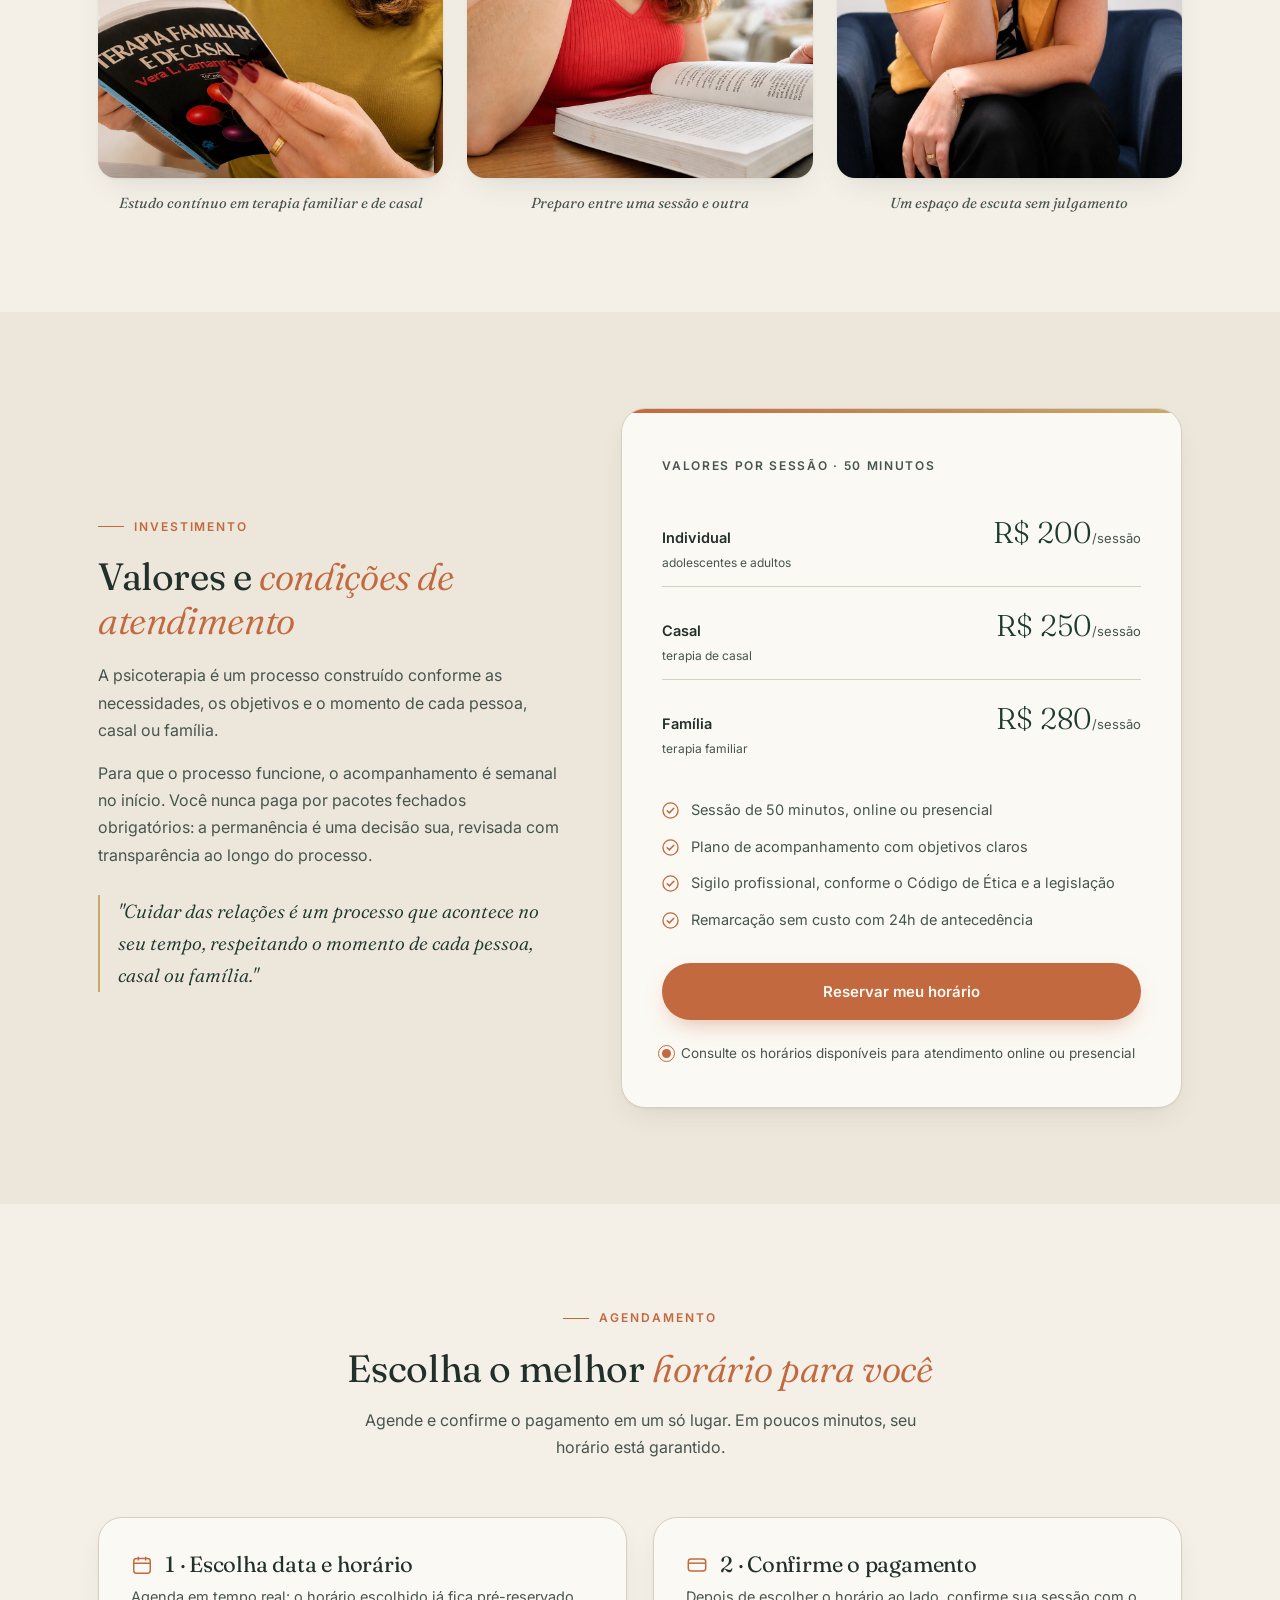
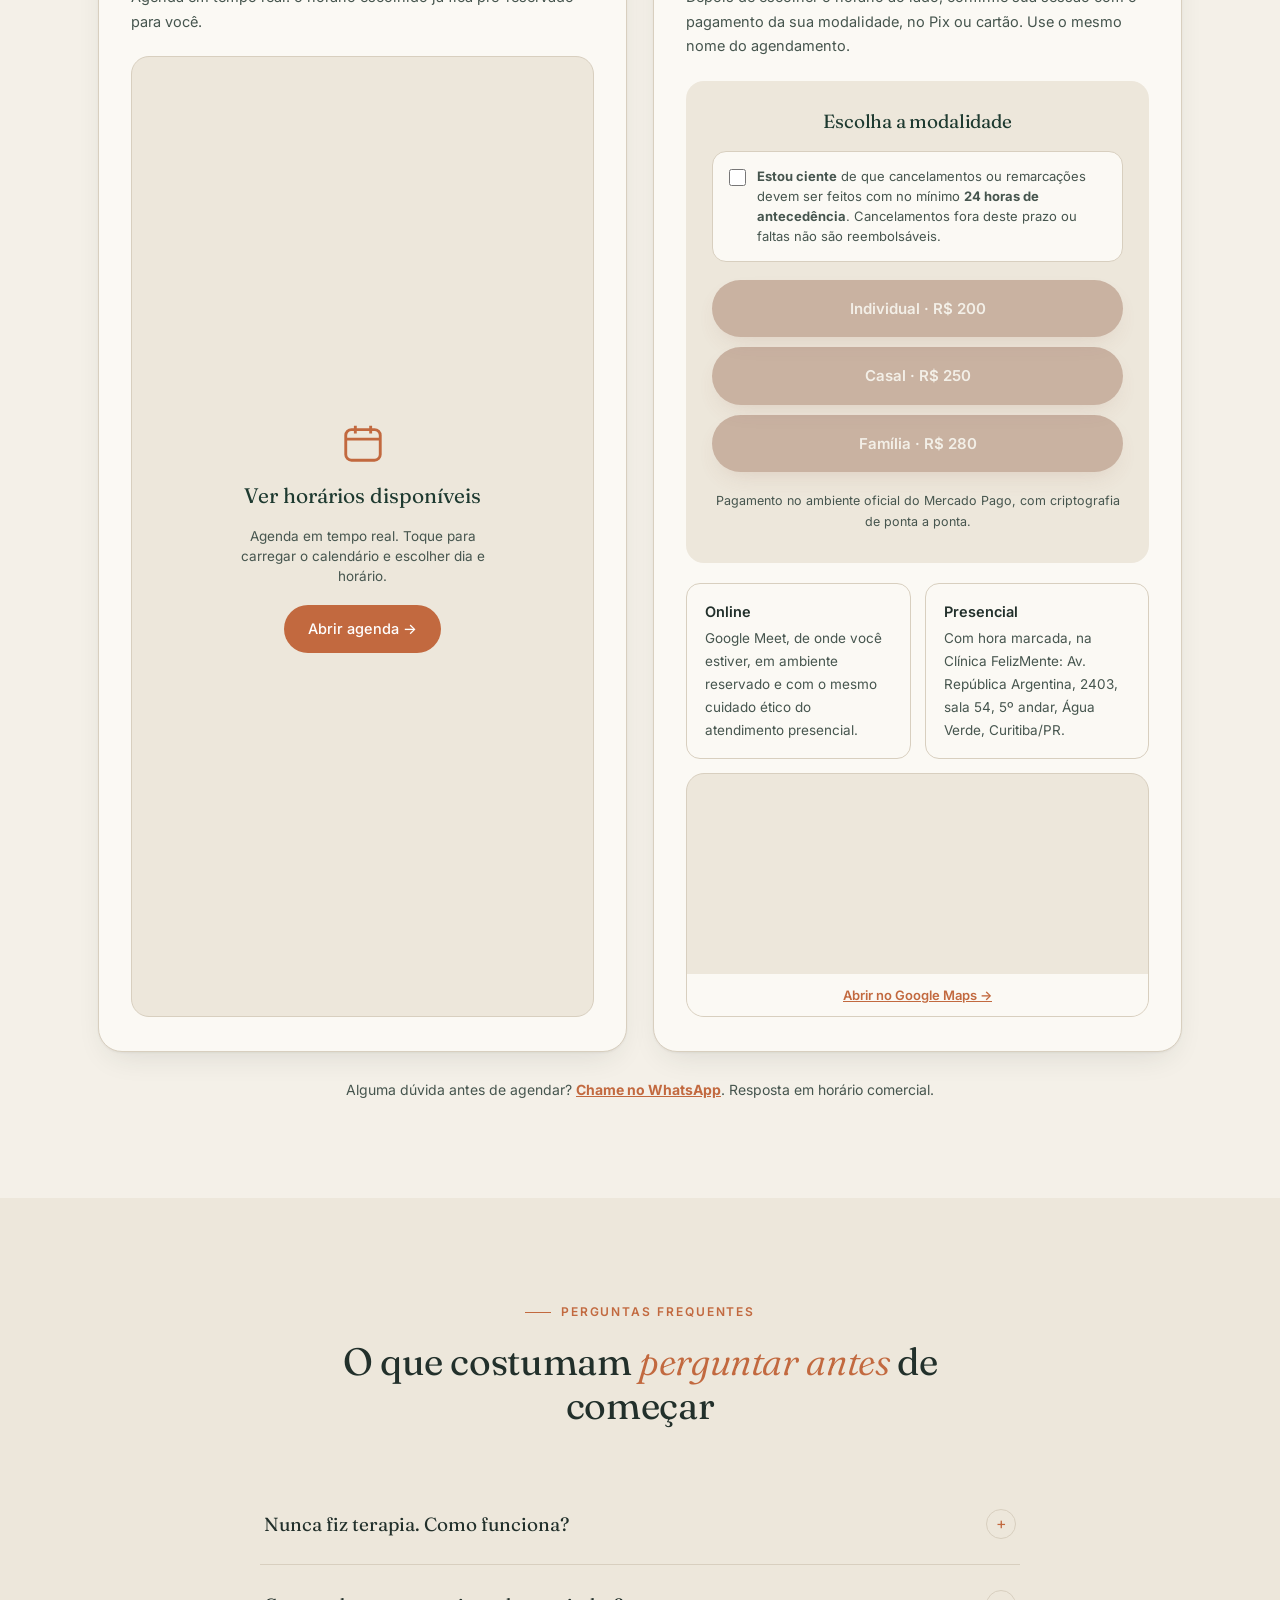
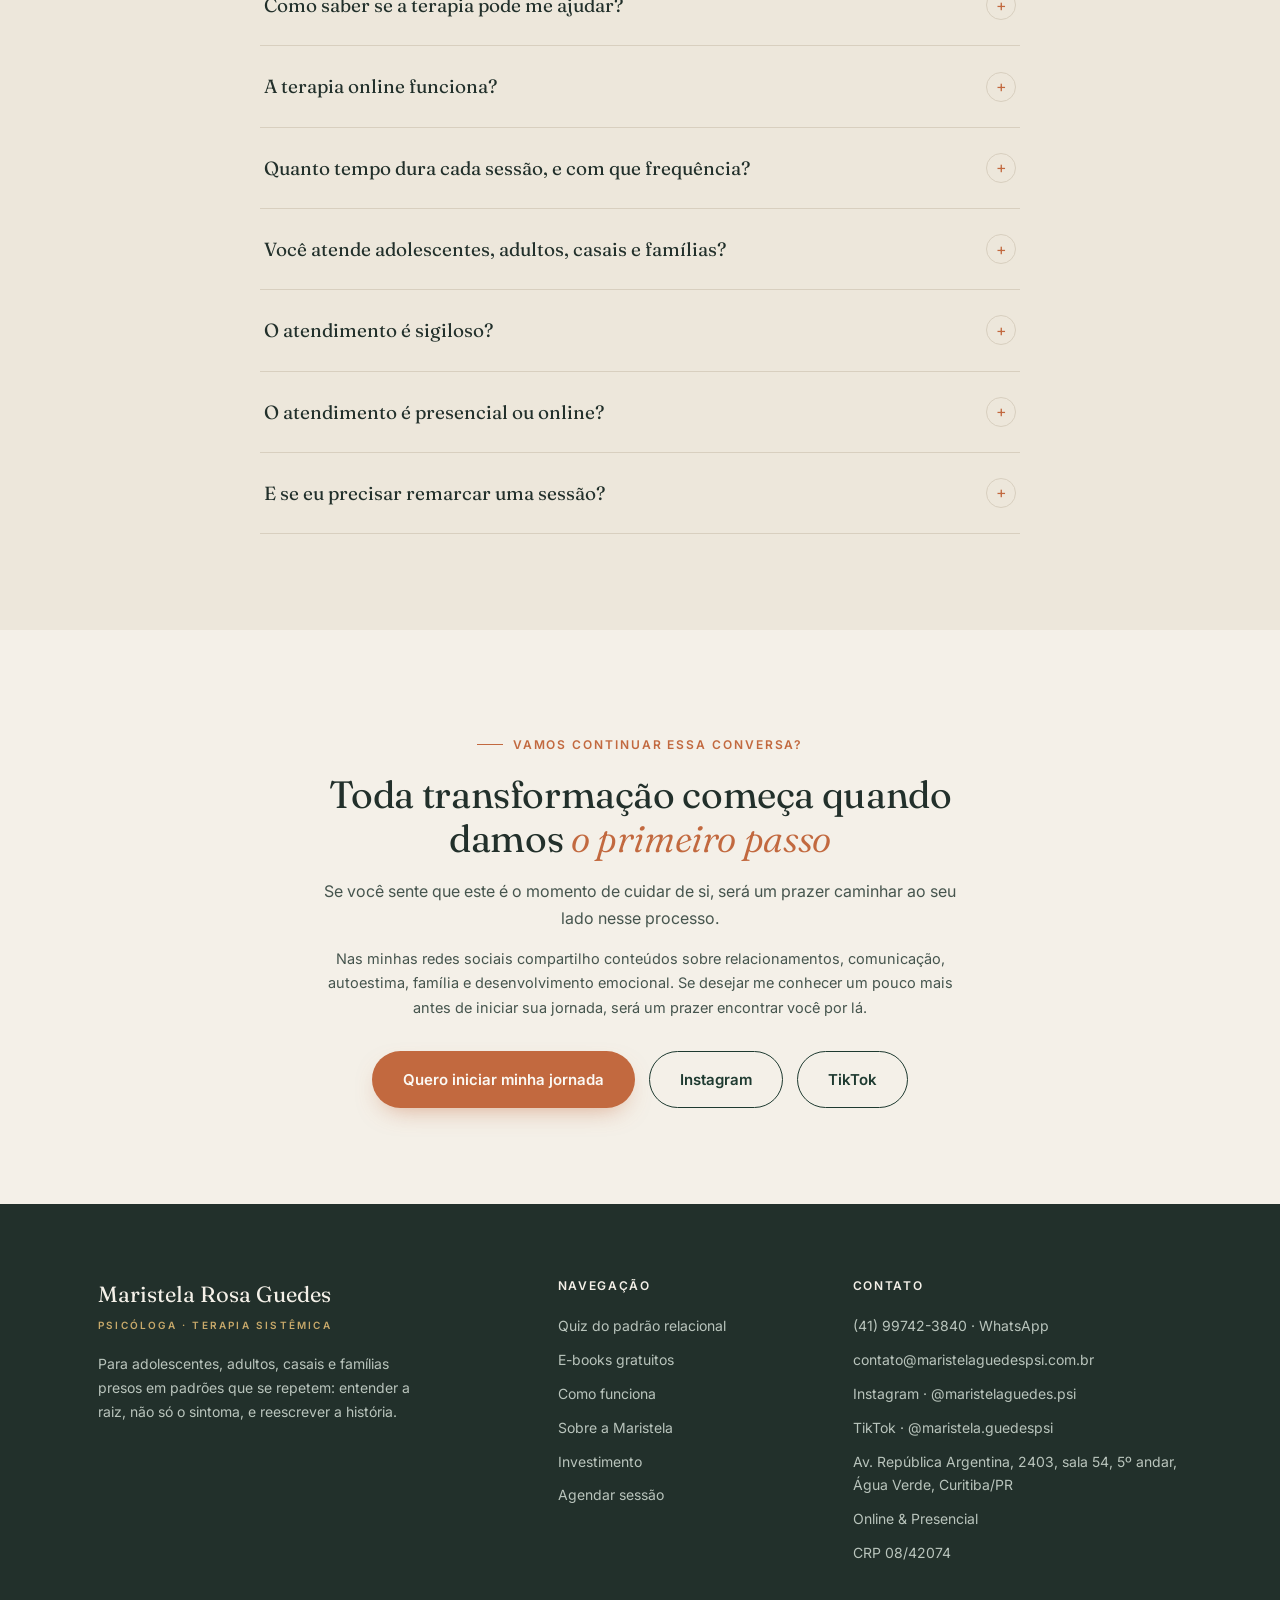
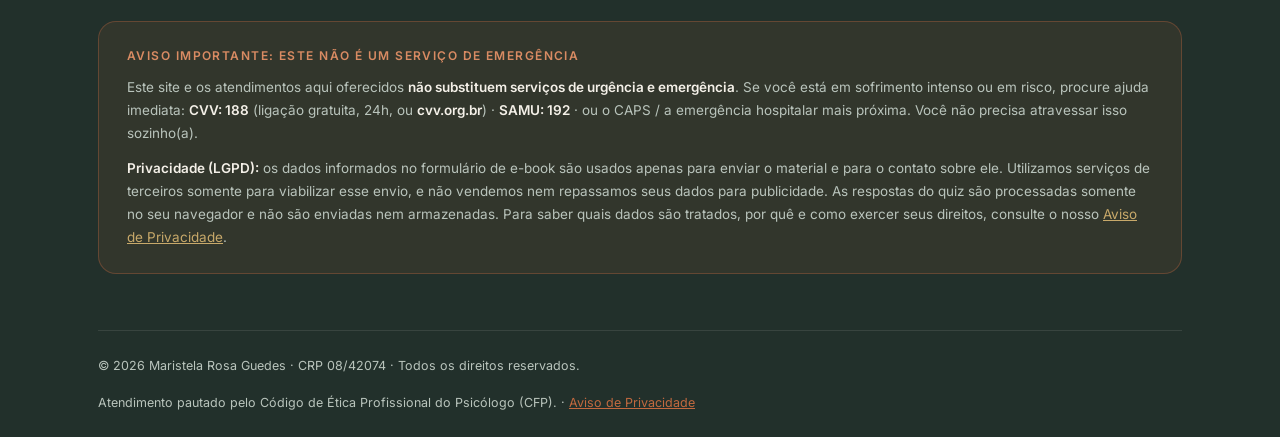
==== commit 01e1f5a7: "Enxuga texto (~35% nas secoes longas) e ajusta modalidade presencial - Hero, card de dores (removida" ====
--- a/index.html
+++ b/index.html
@@ -537,6 +537,12 @@
 .agenda-card .desc{font-size:14.5px;color:var(--ink-soft);margin-bottom:22px}
 .calendly-box{border:1px solid var(--line);border-radius:var(--r-md);overflow:hidden;background:var(--bone2);flex:1;min-height:420px}
 .calendly-box iframe{width:100%;height:100%;min-height:420px;border:0;display:block}
+.calendly-load{width:100%;min-height:420px;height:100%;border:0;background:transparent;cursor:pointer;display:flex;flex-direction:column;align-items:center;justify-content:center;gap:12px;padding:34px;text-align:center;font:inherit;color:var(--ink)}
+.calendly-load svg{width:46px;height:46px;stroke:var(--clay);stroke-width:1.5;fill:none}
+.calendly-load .cl-title{font-family:'Fraunces',serif;font-size:21px;color:var(--forest)}
+.calendly-load .cl-sub{font-size:13.5px;color:var(--ink-soft);max-width:270px;line-height:1.5}
+.calendly-load .cl-btn{margin-top:6px;display:inline-block;background:var(--clay);color:#fff;padding:12px 24px;border-radius:999px;font-size:14.5px;font-weight:500;transition:background .2s}
+.calendly-load:hover .cl-btn,.calendly-load:focus-visible .cl-btn{background:var(--forest)}
 .mp-box{flex:1;display:flex;flex-direction:column;justify-content:center;gap:18px;background:var(--bone2);border-radius:var(--r-md);padding:30px 26px;text-align:center}
 .mp-box .serif{font-size:19px;color:var(--forest)}
 .aceite-box{display:flex;align-items:flex-start;gap:11px;text-align:left;background:var(--white);border:1px solid var(--line);border-radius:var(--r-sm);padding:14px 16px;transition:border-color .25s,box-shadow .25s}
@@ -600,15 +606,17 @@
 .whats-float:hover{transform:scale(1.08)}
 .whats-float svg{width:30px;height:30px;fill:#fff}
 .sticky-cta{display:none}
+.sticky-whats{flex:none;width:48px;height:48px;border-radius:50%;background:#25D366;display:flex;align-items:center;justify-content:center}
+.sticky-whats svg{width:26px;height:26px;fill:#fff}
 @media(max-width:720px){
   body{padding-bottom:74px}
   .sticky-cta{
-    display:flex;position:fixed;left:0;right:0;bottom:0;z-index:65;
+    display:flex;gap:10px;align-items:center;position:fixed;left:0;right:0;bottom:0;z-index:65;
     background:rgba(244,240,232,.94);backdrop-filter:blur(10px);
     border-top:1px solid var(--line);padding:12px 16px;
   }
-  .sticky-cta .btn{width:100%;padding:14px}
-  .whats-float{bottom:88px;right:16px;width:52px;height:52px}
+  .sticky-cta .btn{flex:1;padding:14px}
+  .whats-float{display:none}
 }
 </style>
 </head>
@@ -647,7 +655,7 @@
         <h1>Relacionamentos presos em ciclos que se repetem?
           <span class="line2"><em class="hl">Entenda a raiz</em>, não só o sintoma.</span>
         </h1>
-        <p class="hero-lead">Você não precisa carregar sozinho os conflitos, as dúvidas e os pesos emocionais que têm ocupado espaço demais na sua vida. A terapia é um espaço de acolhimento, escuta e transformação, para compreender sua história e encontrar novos caminhos, com mais leveza, clareza e segurança emocional.</p>
+        <p class="hero-lead">Você não precisa carregar sozinho os conflitos e pesos que ocupam espaço demais na sua vida. A terapia é um espaço de escuta e acolhimento para compreender sua história e abrir novos caminhos, com mais leveza e clareza.</p>
 
         <ul class="recon" aria-label="Você se reconhece em alguma destas situações?">
           <li>
@@ -799,7 +807,7 @@
     <div class="section-head reveal">
       <span class="eyebrow">Você não está sozinho(a) nisso</span>
       <h2>Você se identifica com alguma <em class="hl">destas situações?</em></h2>
-      <p>Muitas vezes a dor não aparece apenas nos grandes acontecimentos. Ela surge no silêncio, no cansaço emocional, nos conflitos repetidos e na sensação de estar perdido diante das próprias escolhas.</p>
+      <p>Muitas vezes a dor não está nos grandes acontecimentos, e sim no silêncio, no cansaço e nos conflitos que se repetem.</p>
     </div>
     <div class="dores-grid">
       <article class="dor-card reveal">
@@ -830,7 +838,7 @@
       <article class="dor-card cta reveal">
         <div>
           <h3>Você não precisa enfrentar <em>tudo isso sozinho.</em></h3>
-          <p>A terapia é um espaço de acolhimento, escuta e transformação, para compreender sua história e encontrar novos caminhos, com mais leveza, clareza e segurança emocional.</p>
+          <p>A terapia é um espaço para olhar para a sua história com cuidado e construir relações mais saudáveis, no seu tempo.</p>
         </div>
         <a class="btn btn-bone" href="#agendar">Quero dar o primeiro passo</a>
       </article>
@@ -955,12 +963,11 @@
         <h2>Prazer, sou <em class="hl">Maristela Rosa Guedes</em></h2>
         <p style="margin-top:8px;font-size:12.5px;font-weight:600;letter-spacing:.14em;text-transform:uppercase;color:var(--ink-soft)">Psicóloga Sistêmica · Atuação voltada a relacionamentos</p>
         <p class="destaque">"A Psicologia não entrou na minha vida apenas como profissão. Ela chegou primeiro como paciente."</p>
-        <p>Em um momento importante da minha trajetória, encontrei na terapia um espaço que me ajudou a compreender relações difíceis, enfrentar desafios emocionais e construir caminhos mais saudáveis para a minha vida. Foi através desse processo que aprendi que algumas mudanças começam quando nos permitimos olhar para a nossa história com mais cuidado e acolhimento.</p>
-        <p>A terapia me ajudou a tomar decisões importantes, reconstruir caminhos e enxergar possibilidades que antes pareciam distantes. E foi justamente vivendo essa experiência que surgiu o desejo de ajudar outras pessoas. Pensei: <em>"se esse processo foi capaz de transformar a minha vida, talvez eu também possa ajudar outras pessoas a encontrarem novos caminhos."</em></p>
+        <p>Em um momento importante da minha vida, encontrei na terapia um espaço que me ajudou a compreender relações difíceis, tomar decisões e enxergar possibilidades que antes pareciam distantes. Foi vivendo isso que nasceu o meu desejo de ajudar outras pessoas: <em>"se esse processo transformou a minha história, talvez eu possa caminhar junto com você na sua."</em></p>
         <p>Hoje acompanho <strong>adolescentes, adultos, casais e famílias</strong> que desejam compreender melhor suas emoções, fortalecer seus relacionamentos e viver com mais equilíbrio. Acredito profundamente que ninguém precisa carregar suas dores sozinho.</p>
         <div class="voluntariado">
           <b>Um propósito que faz parte da minha história</b>
-          <p>Acredito que o cuidado emocional deve ser acessível a todas as pessoas. Por isso, há mais de três anos realizo trabalho voluntário na <strong>Associação Evangelizar</strong>, oferecendo atendimento psicológico a quem não possui condições financeiras de investir em terapia. Porque toda pessoa merece ser acolhida, ouvida e respeitada em sua história.</p>
+          <p>Acredito que o cuidado emocional deve ser acessível a todos. Por isso, há mais de três anos, faço trabalho voluntário na <strong>Associação Evangelizar</strong>, atendendo quem não tem condições de investir em terapia.</p>
         </div>
         <ul class="formacao">
           <li>Graduação em Psicologia: formação de 4 anos</li>
@@ -1048,8 +1055,13 @@
           1 · Escolha data e horário
         </h3>
         <p class="desc">Agenda em tempo real: o horário escolhido já fica pré-reservado para você.</p>
-        <div class="calendly-box">
-          <iframe src="https://calendly.com/maristelarosapsi/sessao-psicoterapia?hide_gdpr_banner=1&background_color=EDE7DB&text_color=22302B&primary_color=C2693F" title="Agenda de horários no Calendly" loading="lazy"></iframe>
+        <div class="calendly-box" id="calendlyBox">
+          <button type="button" class="calendly-load" id="calendlyLoad" aria-label="Ver horários disponíveis na agenda">
+            <svg viewBox="0 0 24 24" aria-hidden="true"><rect x="3" y="5" width="18" height="16" rx="3"/><path d="M8 3v4M16 3v4M3 10h18"/></svg>
+            <span class="cl-title">Ver horários disponíveis</span>
+            <span class="cl-sub">Agenda em tempo real. Toque para carregar o calendário e escolher dia e horário.</span>
+            <span class="cl-btn">Abrir agenda →</span>
+          </button>
         </div>
       </div>
 
@@ -1074,7 +1086,7 @@
         </div>
         <div class="modalidades">
           <div class="moda"><b>Online</b>Google Meet, de onde você estiver, em ambiente reservado e com o mesmo cuidado ético do atendimento presencial.</div>
-          <div class="moda"><b>Presencial</b>Clínica FelizMente: Av. República Argentina, 2403, sala 54, 5º andar, Água Verde, Curitiba/PR.</div>
+          <div class="moda"><b>Presencial</b>Com hora marcada, na Clínica FelizMente: Av. República Argentina, 2403, sala 54, 5º andar, Água Verde, Curitiba/PR.</div>
         </div>
         <div class="mapa-box">
           <iframe src="https://www.google.com/maps/embed?origin=mfe&pb=!1m2!2m1!1sAv.+Rep%C3%BAblica+Argentina%2C+2403+-+%C3%81gua+Verde%2C+Curitiba+-+PR%2C+80610-260" title="Mapa: Clínica FelizMente, consultório da Maristela Rosa Guedes" loading="lazy" referrerpolicy="no-referrer-when-downgrade"></iframe>
@@ -1201,7 +1213,10 @@
   <svg viewBox="0 0 32 32" aria-hidden="true"><path d="M16 2.7C8.7 2.7 2.8 8.6 2.8 15.9c0 2.6.8 5 2.1 7.1L2.7 29.3l6.5-2.1c2 1.1 4.3 1.7 6.8 1.7 7.3 0 13.2-5.9 13.2-13.2S23.3 2.7 16 2.7zm0 24c-2.2 0-4.3-.6-6.1-1.7l-.4-.3-3.9 1.3 1.3-3.8-.3-.4a10.7 10.7 0 0 1-1.7-5.9C4.9 9.9 9.9 4.9 16 4.9s11.1 5 11.1 11.1-5 10.7-11.1 10.7zm6.1-8c-.3-.2-2-1-2.3-1.1-.3-.1-.5-.2-.7.2-.2.3-.8 1.1-1 1.3-.2.2-.4.2-.7.1-.3-.2-1.4-.5-2.7-1.7-1-.9-1.7-2-1.9-2.3-.2-.3 0-.5.1-.7l.5-.6c.2-.2.2-.3.3-.6.1-.2 0-.4 0-.6l-1-2.5c-.3-.6-.6-.5-.8-.5h-.6c-.2 0-.6.1-.9.4-.3.3-1.1 1.1-1.1 2.7s1.2 3.1 1.3 3.3c.2.2 2.3 3.5 5.6 5 .8.3 1.4.5 1.9.7.8.2 1.5.2 2.1.1.6-.1 2-.8 2.2-1.6.3-.8.3-1.4.2-1.6-.1-.1-.3-.2-.5-.3z"/></svg>
 </a>
 <div class="sticky-cta">
-  <a class="btn btn-clay" href="#agendar">Agendar minha sessão</a>
+  <a class="sticky-whats" href="https://wa.me/5541997423840?text=Ol%C3%A1%2C%20Maristela!%20Vim%20pelo%20seu%20site%20e%20quero%20saber%20mais%20sobre%20a%20terapia%20sist%C3%AAmica." target="_blank" rel="noopener" aria-label="Conversar no WhatsApp">
+    <svg viewBox="0 0 32 32" aria-hidden="true"><path d="M16 2.7C8.7 2.7 2.8 8.6 2.8 15.9c0 2.6.8 5 2.1 7.1L2.7 29.3l6.5-2.1c2 1.1 4.3 1.7 6.8 1.7 7.3 0 13.2-5.9 13.2-13.2S23.3 2.7 16 2.7zm0 24c-2.2 0-4.3-.6-6.1-1.7l-.4-.3-3.9 1.3 1.3-3.8-.3-.4a10.7 10.7 0 0 1-1.7-5.9C4.9 9.9 9.9 4.9 16 4.9s11.1 5 11.1 11.1-5 10.7-11.1 10.7zm6.1-8c-.3-.2-2-1-2.3-1.1-.3-.1-.5-.2-.7.2-.2.3-.8 1.1-1 1.3-.2.2-.4.2-.7.1-.3-.2-1.4-.5-2.7-1.7-1-.9-1.7-2-1.9-2.3-.2-.3 0-.5.1-.7l.5-.6c.2-.2.2-.3.3-.6.1-.2 0-.4 0-.6l-1-2.5c-.3-.6-.6-.5-.8-.5h-.6c-.2 0-.6.1-.9.4-.3.3-1.1 1.1-1.1 2.7s1.2 3.1 1.3 3.3c.2.2 2.3 3.5 5.6 5 .8.3 1.4.5 1.9.7.8.2 1.5.2 2.1.1.6-.1 2-.8 2.2-1.6.3-.8.3-1.4.2-1.6-.1-.1-.3-.2-.5-.3z"/></svg>
+  </a>
+  <a class="btn btn-clay" href="#agendar">Ver horários</a>
 </div>
 
 <script>
@@ -1233,6 +1248,15 @@
 }, {threshold:.12, rootMargin:'0px 0px -40px 0px'});
 document.querySelectorAll('.reveal').forEach(el => io.observe(el));
 io.observe(document.getElementById('gBars'));
+
+/* ---------- Calendly: carrega o calendário só ao clicar (mais rápido e privado) ---------- */
+const calendlyLoad = document.getElementById('calendlyLoad');
+if (calendlyLoad) {
+  calendlyLoad.addEventListener('click', () => {
+    document.getElementById('calendlyBox').innerHTML =
+      '<iframe src="https://calendly.com/maristelarosapsi/sessao-psicoterapia?hide_gdpr_banner=1&background_color=EDE7DB&text_color=22302B&primary_color=C2693F" title="Agenda de horários no Calendly"></iframe>';
+  });
+}
 
 /* ---------- Aceite da política de cancelamento: libera os botões de pagamento ---------- */
 const aceite = document.getElementById('aceitePolitica');
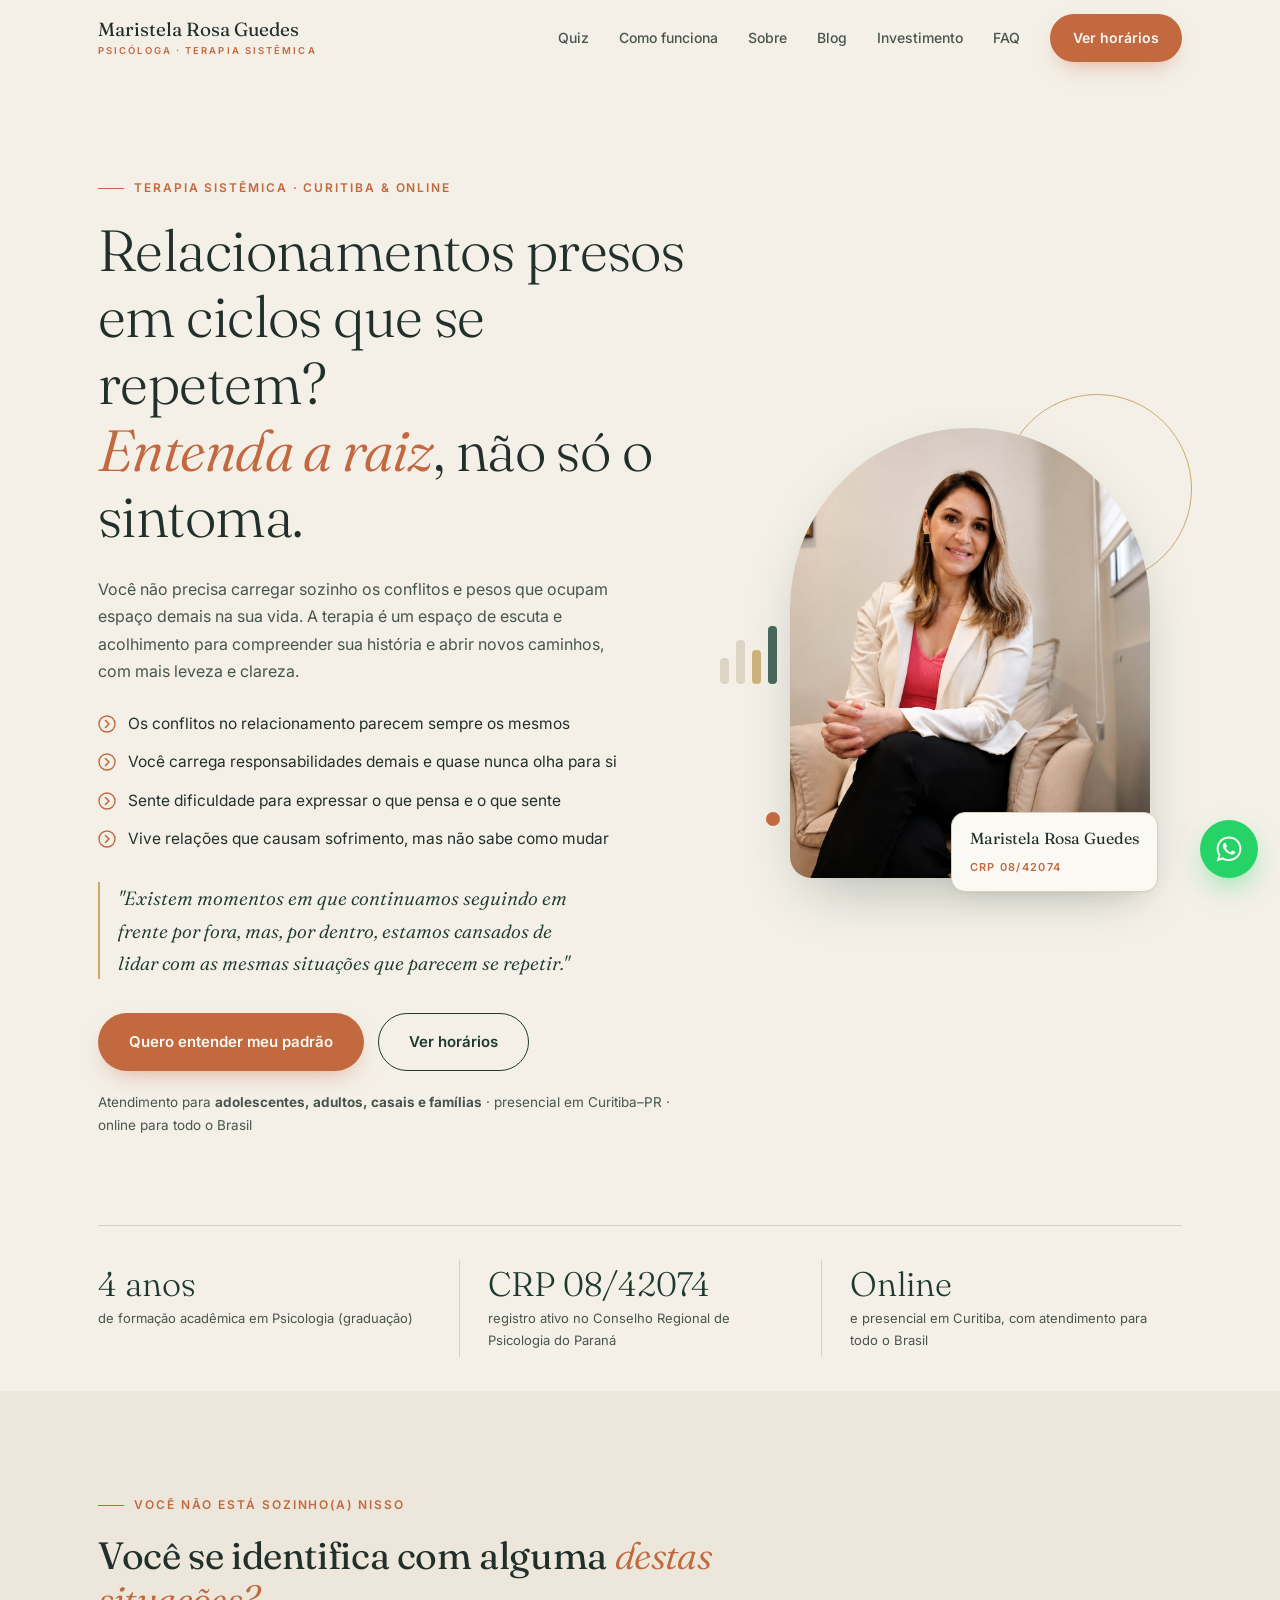
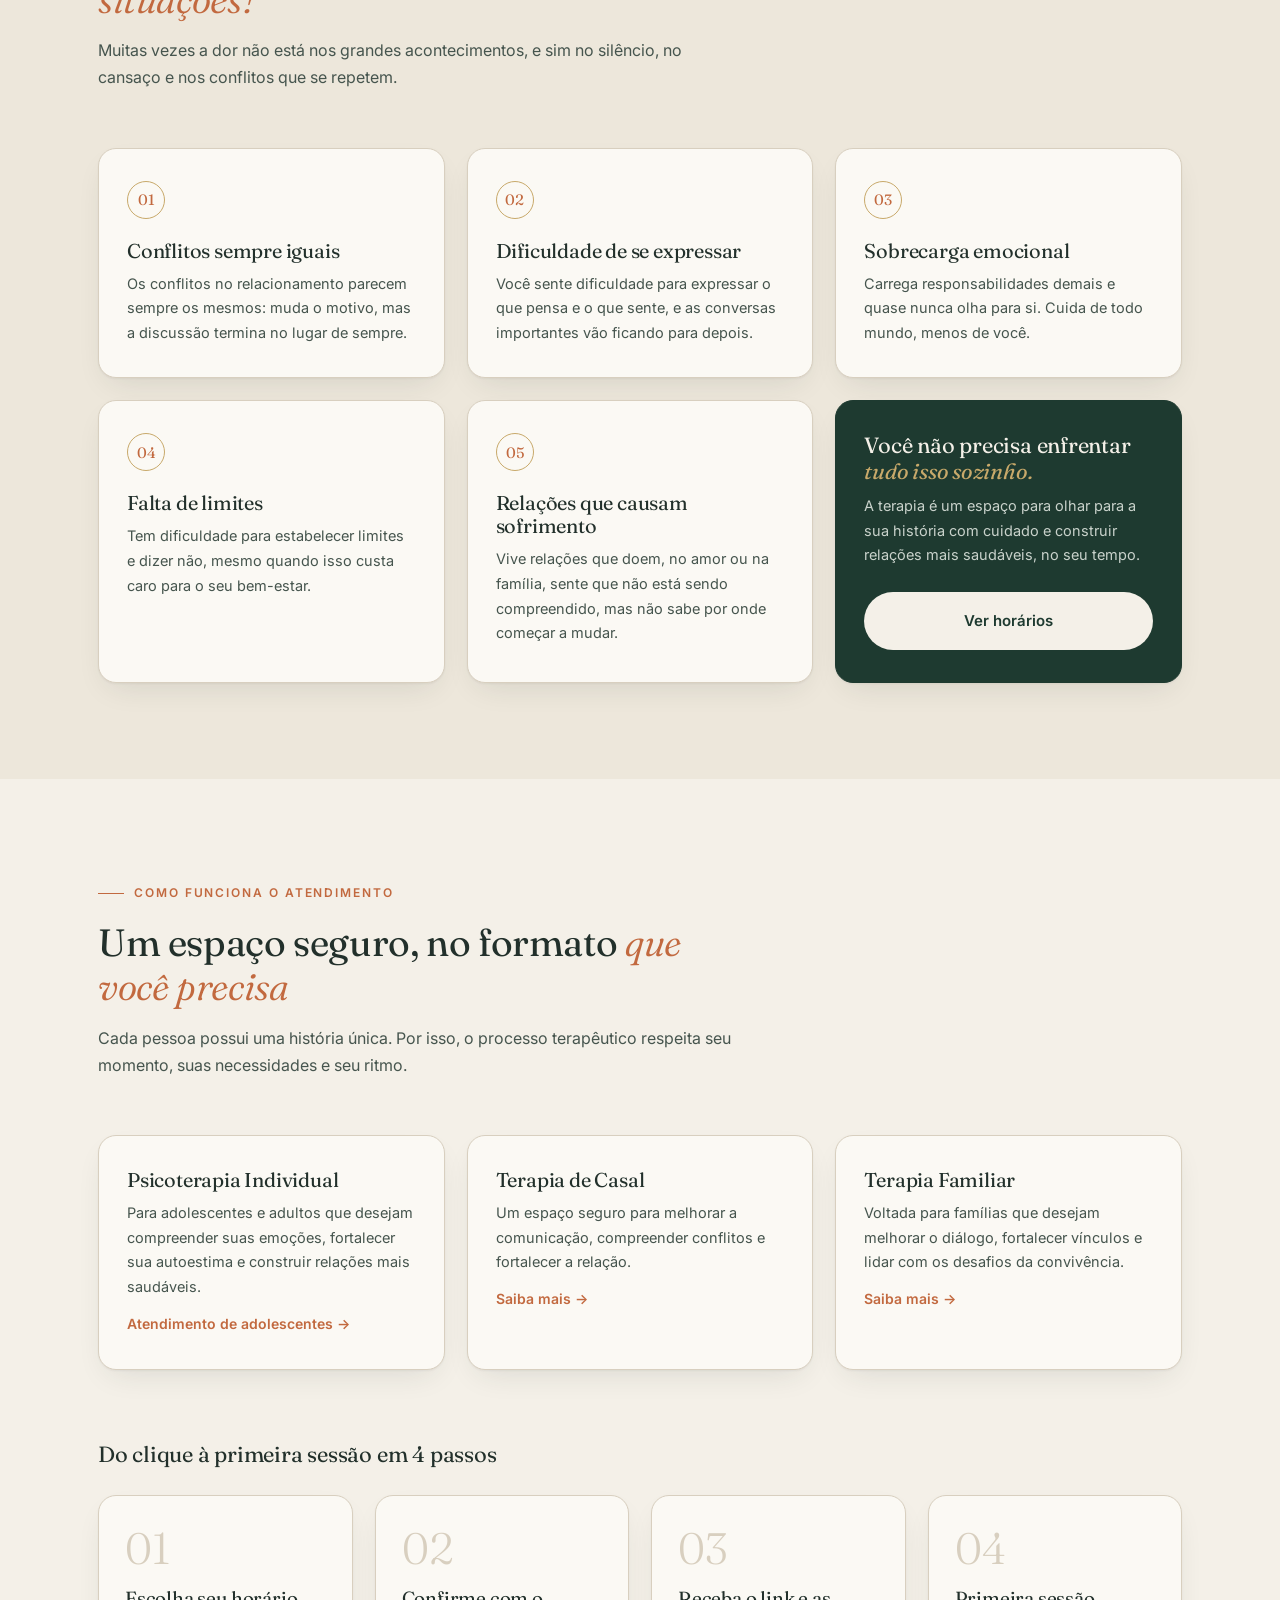
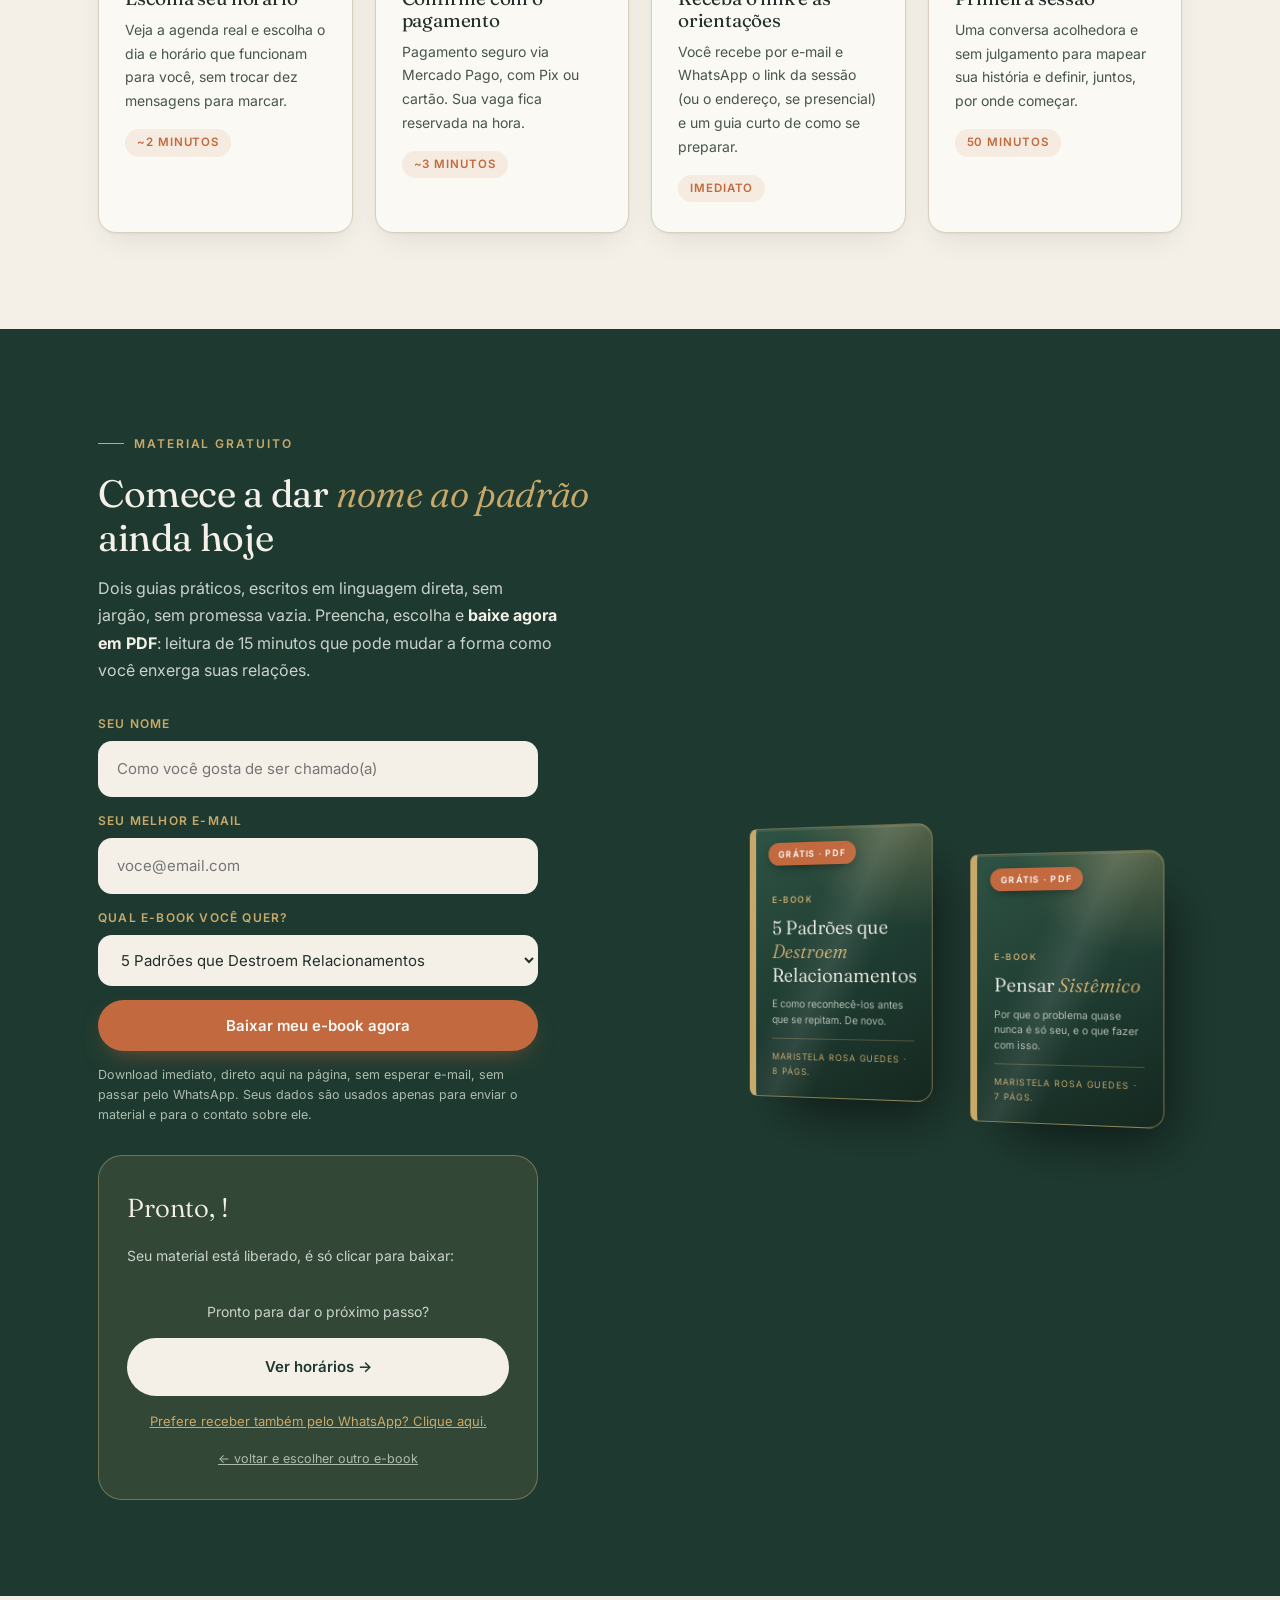
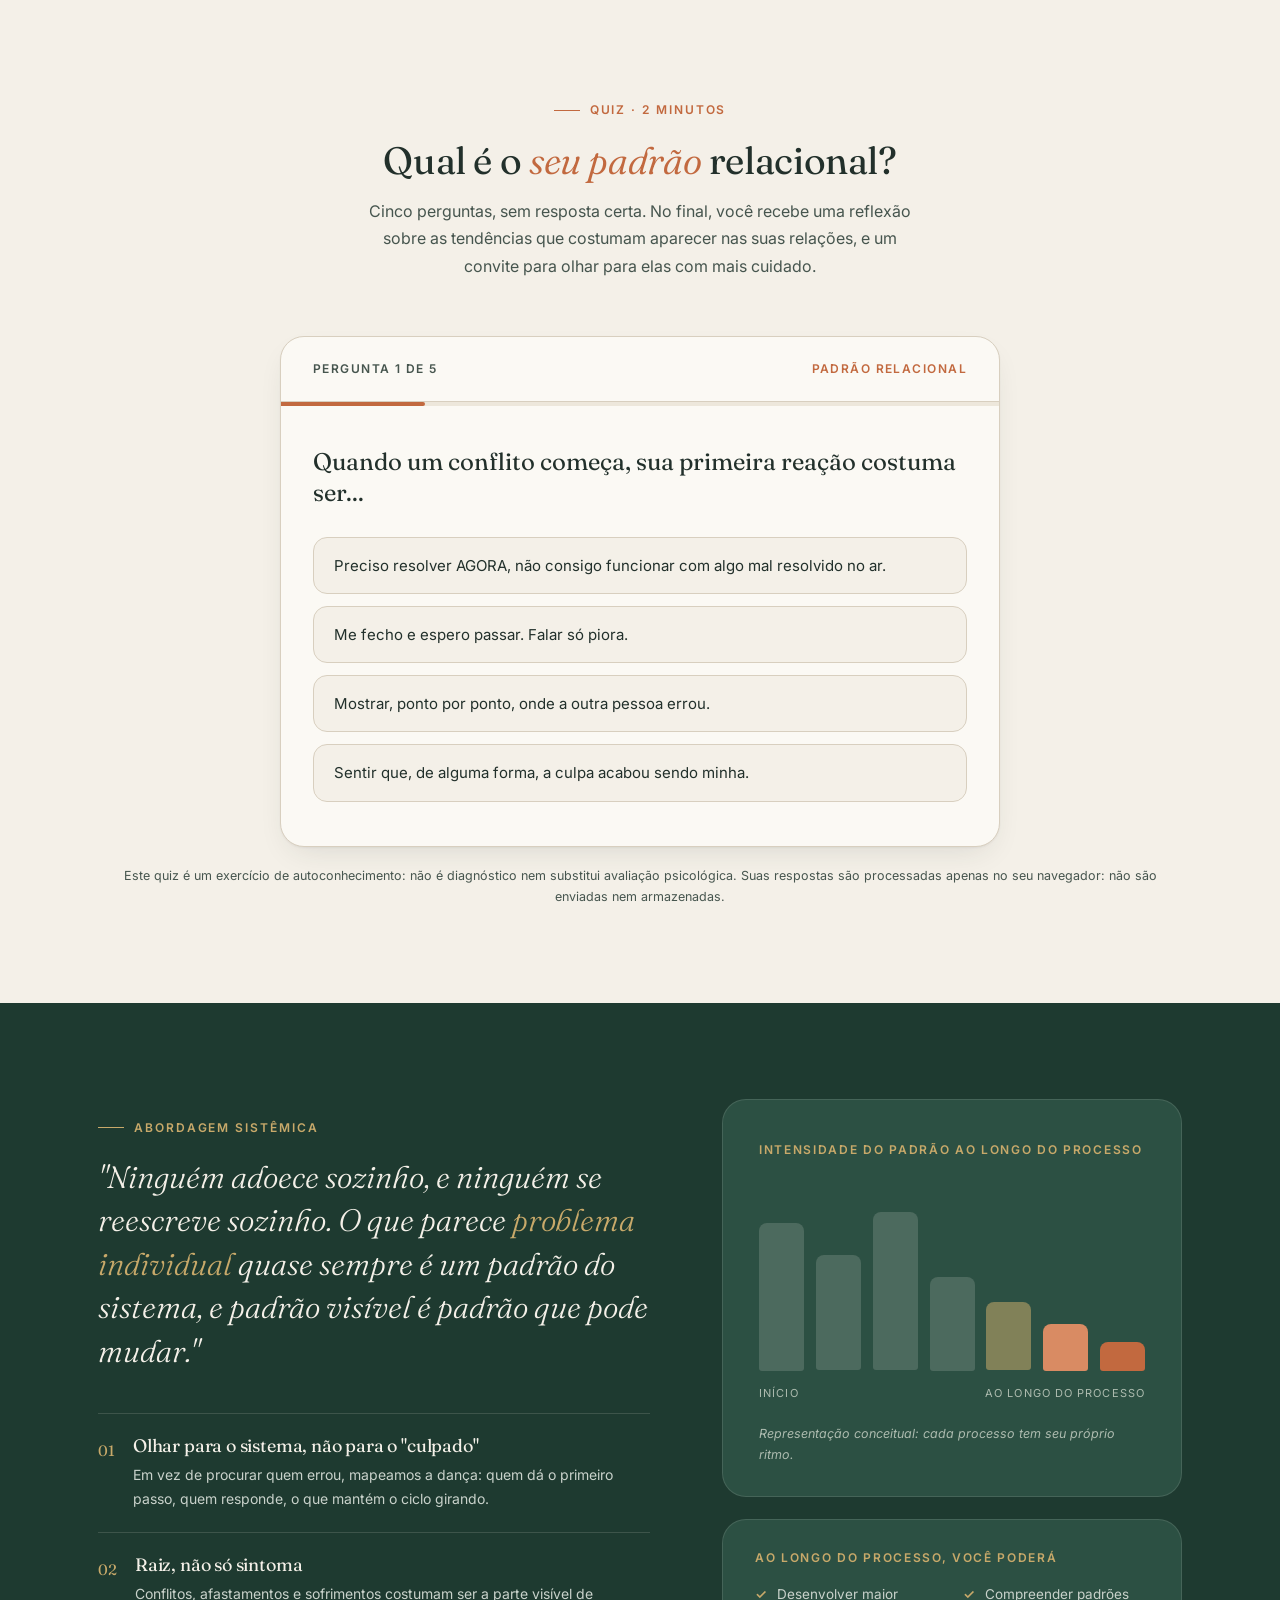
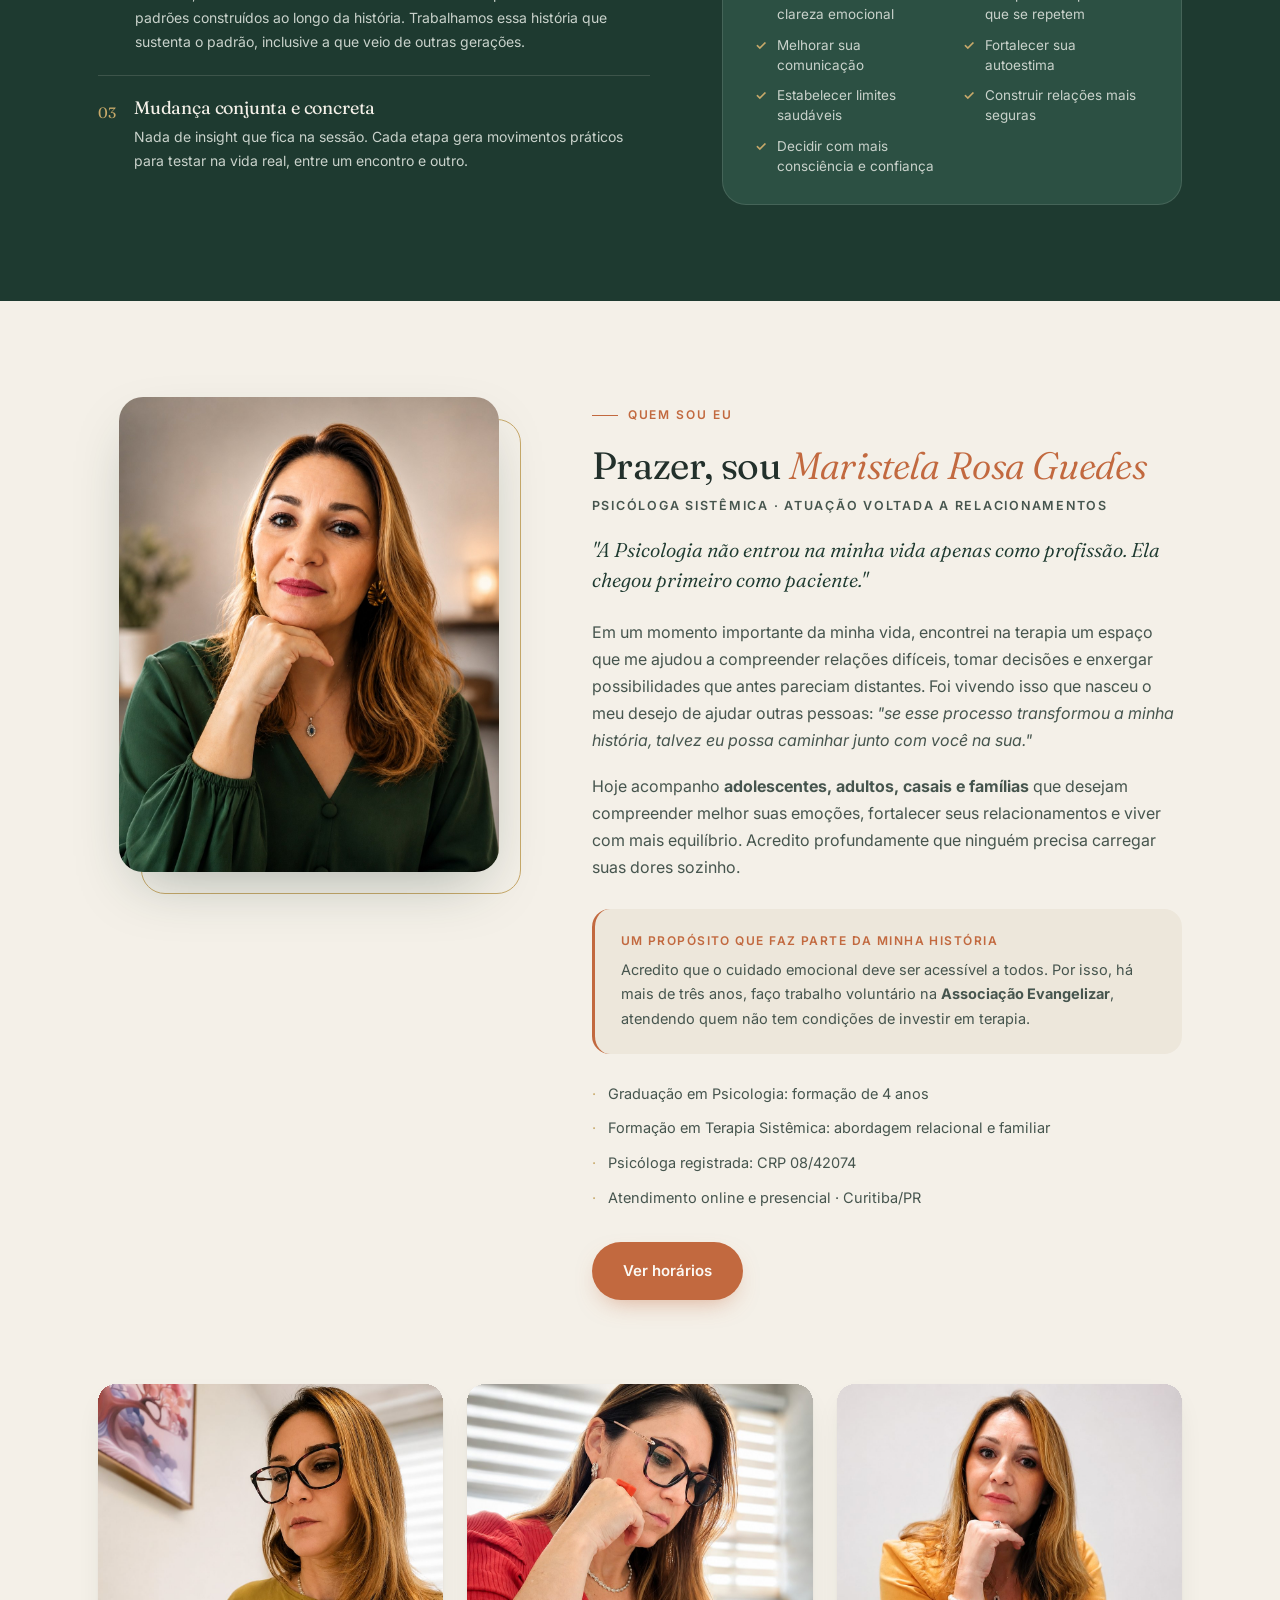
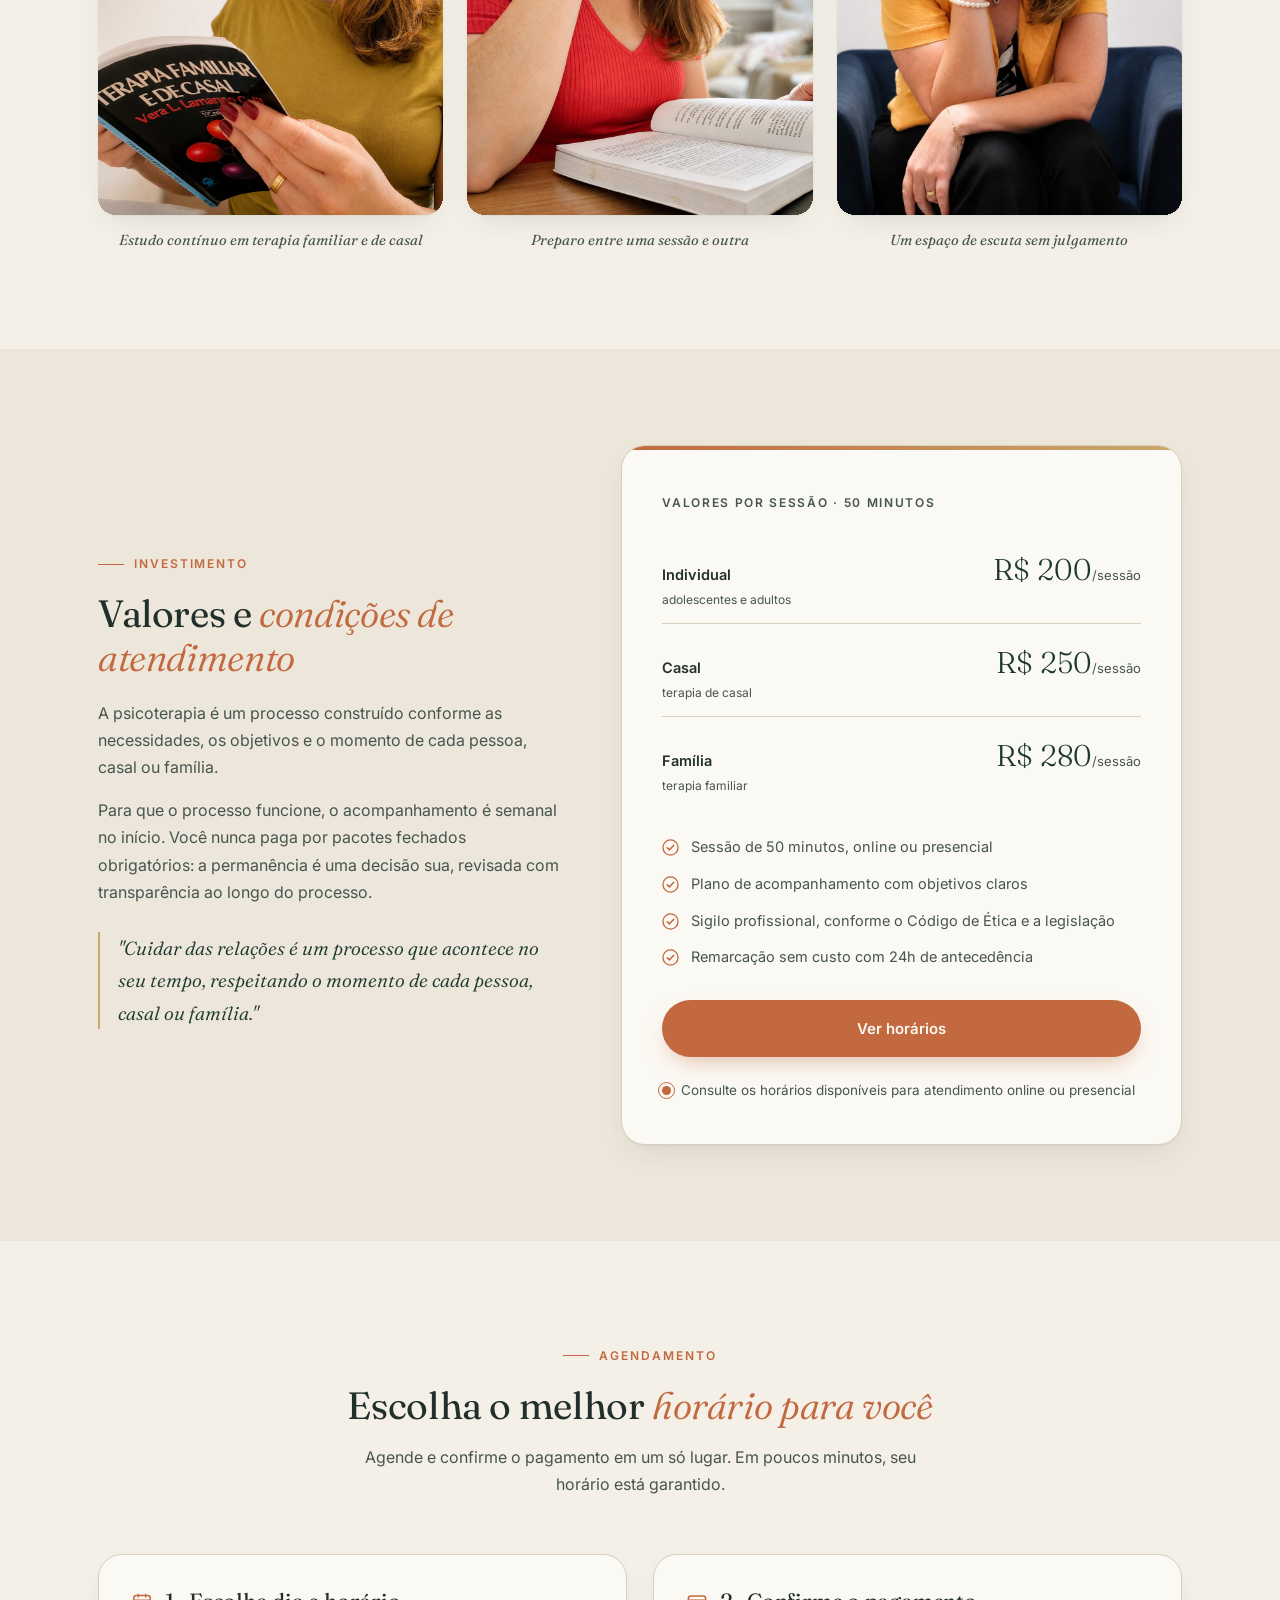
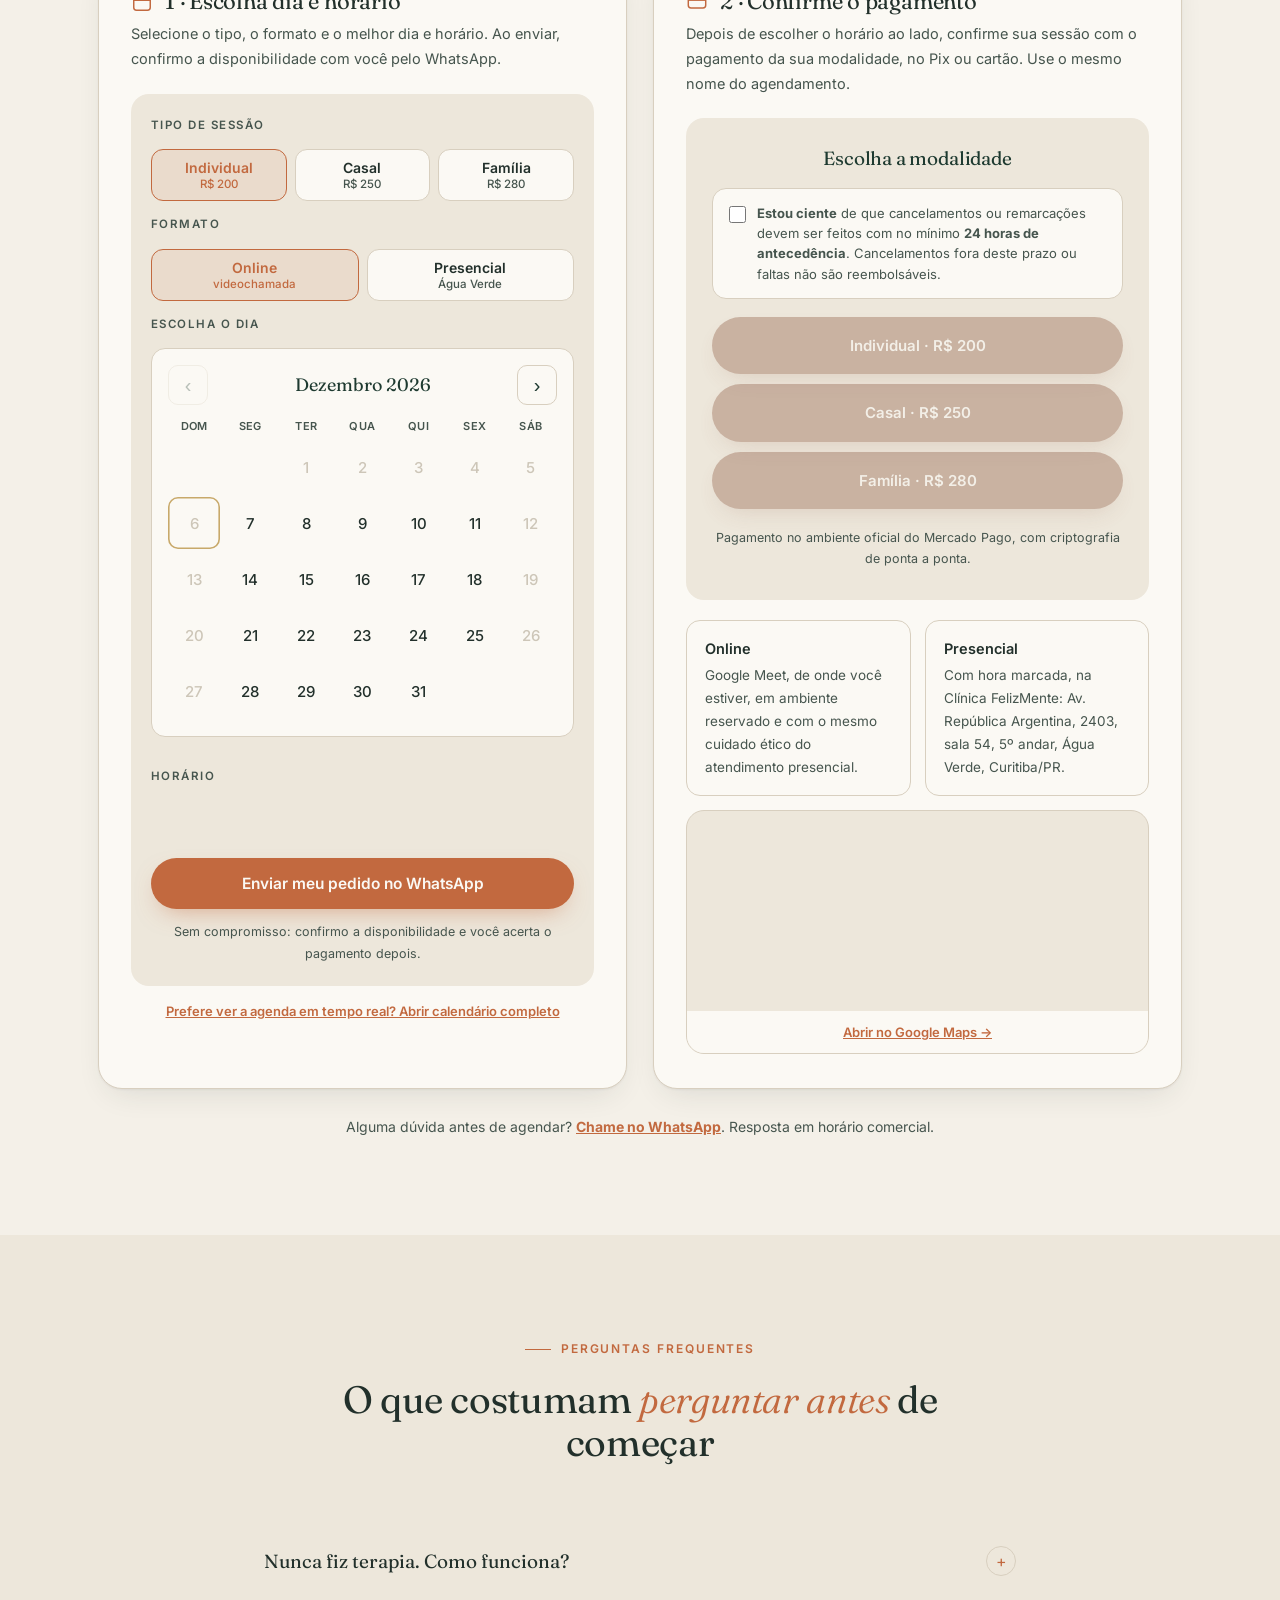
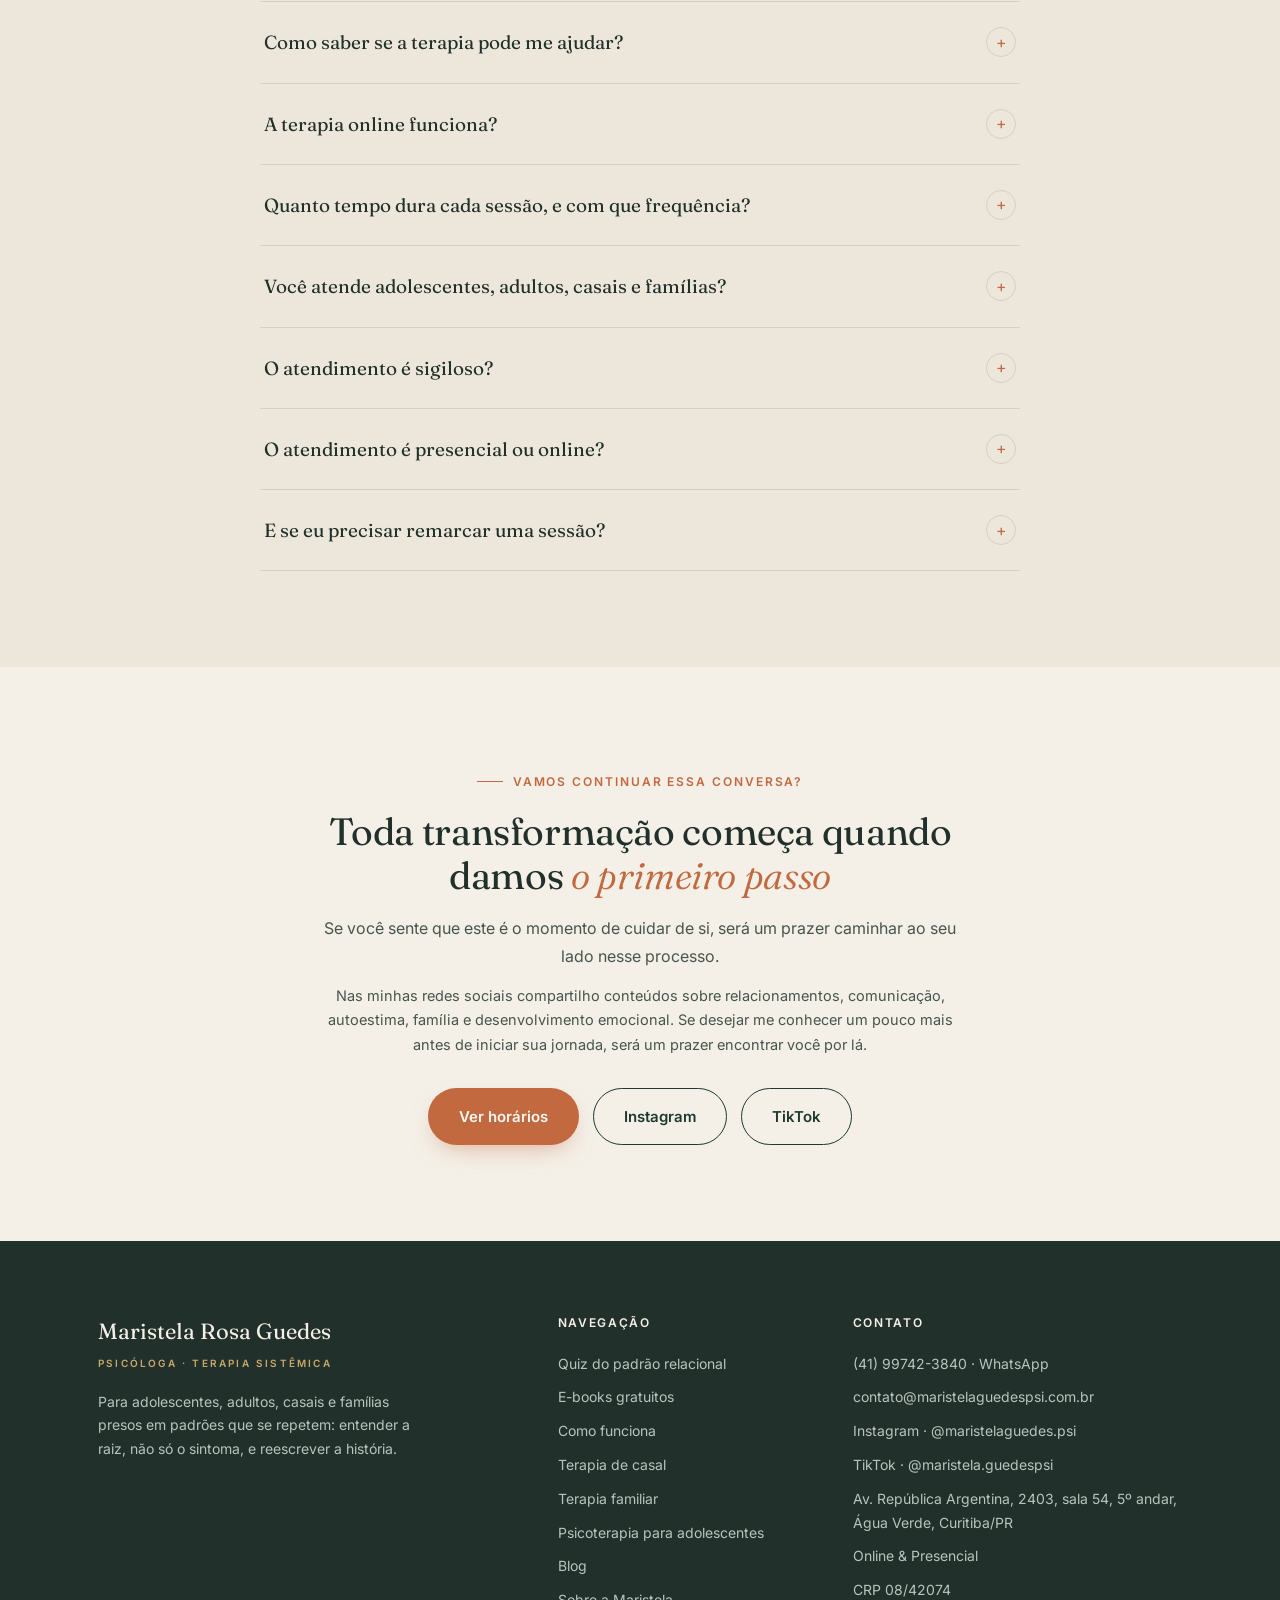
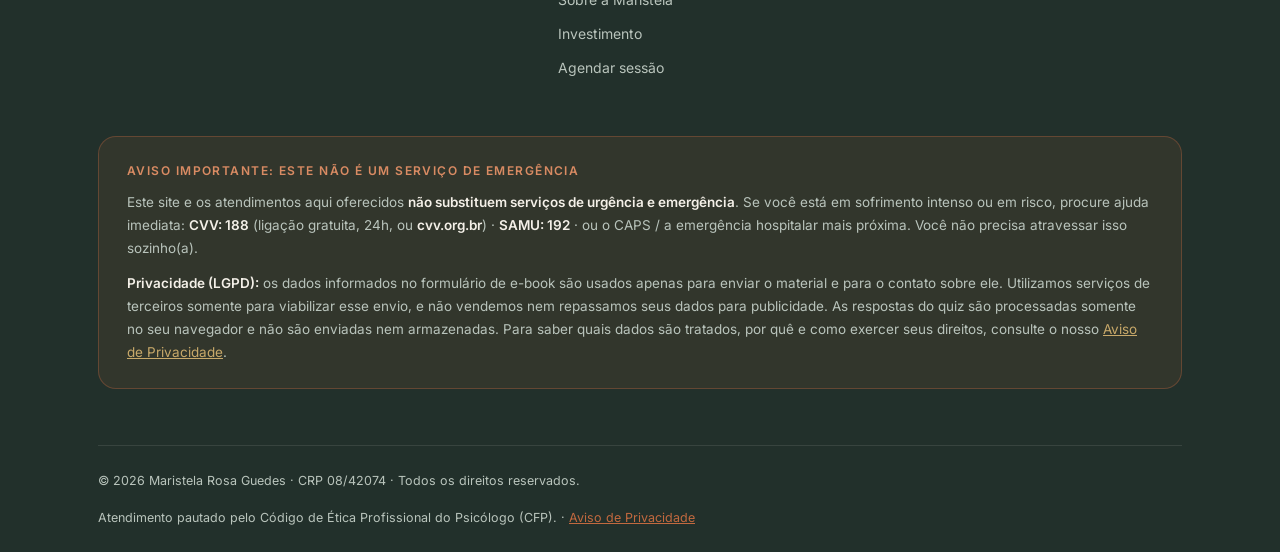
==== commit 3fb113a6: "Calendario proprio estilo Calendly (portugues, na identidade da marca) - Substitui os chips de "peri" ====
--- a/index.html
+++ b/index.html
@@ -543,6 +543,49 @@
 .calendly-load .cl-sub{font-size:13.5px;color:var(--ink-soft);max-width:270px;line-height:1.5}
 .calendly-load .cl-btn{margin-top:6px;display:inline-block;background:var(--clay);color:#fff;padding:12px 24px;border-radius:999px;font-size:14.5px;font-weight:500;transition:background .2s}
 .calendly-load:hover .cl-btn,.calendly-load:focus-visible .cl-btn{background:var(--forest)}
+
+/* ---------- Agendamento rápido em português (mobile-first) ---------- */
+.agq{display:flex;flex-direction:column;gap:14px;background:var(--bone2);border-radius:var(--r-md);padding:22px 20px}
+.agq-lbl{font-size:11.5px;font-weight:600;letter-spacing:.13em;text-transform:uppercase;color:var(--ink-soft)}
+.agq .chips{display:grid;grid-template-columns:repeat(3,1fr);gap:8px}
+.agq .chips.c4{grid-template-columns:repeat(4,1fr)}
+@media(max-width:560px){.agq .chips.c4{grid-template-columns:repeat(2,1fr)}}
+.agq .chip{min-height:52px;display:flex;flex-direction:column;align-items:center;justify-content:center;gap:1px;background:var(--white);border:1.5px solid var(--line);border-radius:12px;padding:9px 6px;font-family:'Inter',sans-serif;font-size:14px;font-weight:600;color:var(--ink);cursor:pointer;transition:border-color .15s,background .15s,color .15s}
+.agq .chip small{font-weight:500;font-size:11.5px;color:var(--ink-soft)}
+.agq .chip[aria-pressed="true"]{border-color:var(--clay);background:rgba(194,105,63,.09);color:var(--clay)}
+.agq .chip[aria-pressed="true"] small{color:var(--clay)}
+.agq-send{width:100%;font-size:15.5px}
+.agq-note{font-size:12.5px;color:var(--ink-soft);text-align:center;margin-top:-2px}
+.agq-ou{display:flex;align-items:center;gap:12px;color:var(--ink-soft);font-size:13px;margin:16px 0 12px}
+.agq-ou::before,.agq-ou::after{content:"";flex:1;height:1px;background:var(--line)}
+.calendly-box.compact{min-height:0;flex:none}
+.calendly-box.compact .calendly-load{min-height:0;padding:20px 22px}
+.calendly-box.compact .calendly-load svg,.calendly-box.compact .cl-title{display:none}
+.calendly-box.compact .cl-sub{max-width:none}
+
+/* ---------- Calendário próprio (estilo Calendly, em português) ---------- */
+.cal{background:var(--white);border:1px solid var(--line);border-radius:14px;padding:16px 16px 18px}
+.cal-head{display:flex;align-items:center;justify-content:space-between;margin-bottom:12px}
+.cal-head .mname{font-family:'Fraunces',serif;font-size:18px;color:var(--forest);text-transform:capitalize}
+.cal-nav{width:40px;height:40px;border-radius:10px;border:1px solid var(--line);background:var(--white);cursor:pointer;display:flex;align-items:center;justify-content:center;color:var(--forest);font-size:20px;line-height:1;transition:background .12s,border-color .12s}
+.cal-nav:hover:not(:disabled){background:var(--bone2);border-color:var(--clay-soft)}
+.cal-nav:disabled{opacity:.3;cursor:not-allowed}
+.cal-wd{display:grid;grid-template-columns:repeat(7,1fr);gap:4px;margin-bottom:5px}
+.cal-wd span{text-align:center;font-size:11px;font-weight:600;color:var(--ink-soft);text-transform:uppercase;letter-spacing:.03em}
+.cal-days{display:grid;grid-template-columns:repeat(7,1fr);gap:4px}
+.cal-day{aspect-ratio:1;min-height:42px;border:0;background:transparent;border-radius:10px;font-family:'Inter',sans-serif;font-size:15px;font-weight:500;color:var(--ink);cursor:pointer;display:flex;align-items:center;justify-content:center;transition:background .12s,color .12s}
+.cal-day:hover:not(:disabled){background:var(--bone2)}
+.cal-day:disabled{color:#CDC6B8;cursor:default}
+.cal-day.hoje{box-shadow:inset 0 0 0 1.6px var(--gold)}
+.cal-day.sel{background:var(--clay);color:#fff;font-weight:600}
+.slots-lbl{display:block;font-size:11.5px;font-weight:600;letter-spacing:.13em;text-transform:uppercase;color:var(--ink-soft);margin-top:16px}
+.slots{display:grid;grid-template-columns:repeat(4,1fr);gap:8px;margin-top:8px}
+@media(max-width:560px){.slots{grid-template-columns:repeat(3,1fr)}}
+.slot{min-height:46px;border:1.5px solid var(--line);background:var(--white);border-radius:10px;font-family:'Inter',sans-serif;font-size:15px;font-weight:600;color:var(--ink);cursor:pointer;transition:border-color .12s,background .12s,color .12s}
+.slot:hover{border-color:var(--clay-soft)}
+.slot.sel{background:var(--clay);border-color:var(--clay);color:#fff}
+.picker-resumo{font-size:14px;color:var(--ink-soft);text-align:center;margin:4px 0 -2px;min-height:20px}
+.picker-resumo b{color:var(--forest)}
 .mp-box{flex:1;display:flex;flex-direction:column;justify-content:center;gap:18px;background:var(--bone2);border-radius:var(--r-md);padding:30px 26px;text-align:center}
 .mp-box .serif{font-size:19px;color:var(--forest)}
 .aceite-box{display:flex;align-items:flex-start;gap:11px;text-align:left;background:var(--white);border:1px solid var(--line);border-radius:var(--r-sm);padding:14px 16px;transition:border-color .25s,box-shadow .25s}
@@ -637,9 +680,10 @@
         <li><a href="#quiz">Quiz</a></li>
         <li><a href="#como-funciona">Como funciona</a></li>
         <li><a href="#sobre">Sobre</a></li>
+        <li><a href="blog.html">Blog</a></li>
         <li><a href="#investimento">Investimento</a></li>
         <li><a href="#faq">FAQ</a></li>
-        <li><a class="btn btn-clay" href="#agendar">Agendar sessão</a></li>
+        <li><a class="btn btn-clay" href="#agendar">Ver horários</a></li>
       </ul>
     </nav>
   </div>
@@ -659,19 +703,19 @@
 
         <ul class="recon" aria-label="Você se reconhece em alguma destas situações?">
           <li>
-            <svg width="18" height="18" viewBox="0 0 18 18" aria-hidden="true"><circle cx="9" cy="9" r="8" fill="none" stroke="#C2693F" stroke-width="1.4"/><path d="M5.5 9.2l2.3 2.3 4.7-4.8" fill="none" stroke="#C2693F" stroke-width="1.6" stroke-linecap="round"/></svg>
+            <svg width="18" height="18" viewBox="0 0 18 18" aria-hidden="true"><circle cx="9" cy="9" r="8" fill="none" stroke="#C2693F" stroke-width="1.4"/><path d="M7.5 5.5l3.5 3.5-3.5 3.5" fill="none" stroke="#C2693F" stroke-width="1.6" stroke-linecap="round" stroke-linejoin="round"/></svg>
             Os conflitos no relacionamento parecem sempre os mesmos
           </li>
           <li>
-            <svg width="18" height="18" viewBox="0 0 18 18" aria-hidden="true"><circle cx="9" cy="9" r="8" fill="none" stroke="#C2693F" stroke-width="1.4"/><path d="M5.5 9.2l2.3 2.3 4.7-4.8" fill="none" stroke="#C2693F" stroke-width="1.6" stroke-linecap="round"/></svg>
+            <svg width="18" height="18" viewBox="0 0 18 18" aria-hidden="true"><circle cx="9" cy="9" r="8" fill="none" stroke="#C2693F" stroke-width="1.4"/><path d="M7.5 5.5l3.5 3.5-3.5 3.5" fill="none" stroke="#C2693F" stroke-width="1.6" stroke-linecap="round" stroke-linejoin="round"/></svg>
             Você carrega responsabilidades demais e quase nunca olha para si
           </li>
           <li>
-            <svg width="18" height="18" viewBox="0 0 18 18" aria-hidden="true"><circle cx="9" cy="9" r="8" fill="none" stroke="#C2693F" stroke-width="1.4"/><path d="M5.5 9.2l2.3 2.3 4.7-4.8" fill="none" stroke="#C2693F" stroke-width="1.6" stroke-linecap="round"/></svg>
+            <svg width="18" height="18" viewBox="0 0 18 18" aria-hidden="true"><circle cx="9" cy="9" r="8" fill="none" stroke="#C2693F" stroke-width="1.4"/><path d="M7.5 5.5l3.5 3.5-3.5 3.5" fill="none" stroke="#C2693F" stroke-width="1.6" stroke-linecap="round" stroke-linejoin="round"/></svg>
             Sente dificuldade para expressar o que pensa e o que sente
           </li>
           <li>
-            <svg width="18" height="18" viewBox="0 0 18 18" aria-hidden="true"><circle cx="9" cy="9" r="8" fill="none" stroke="#C2693F" stroke-width="1.4"/><path d="M5.5 9.2l2.3 2.3 4.7-4.8" fill="none" stroke="#C2693F" stroke-width="1.6" stroke-linecap="round"/></svg>
+            <svg width="18" height="18" viewBox="0 0 18 18" aria-hidden="true"><circle cx="9" cy="9" r="8" fill="none" stroke="#C2693F" stroke-width="1.4"/><path d="M7.5 5.5l3.5 3.5-3.5 3.5" fill="none" stroke="#C2693F" stroke-width="1.6" stroke-linecap="round" stroke-linejoin="round"/></svg>
             Vive relações que causam sofrimento, mas não sabe como mudar
           </li>
         </ul>
@@ -680,7 +724,7 @@
 
         <div class="hero-ctas">
           <a class="btn btn-clay" href="#quiz">Quero entender meu padrão</a>
-          <a class="btn btn-ghost" href="#agendar">Agendar sessão</a>
+          <a class="btn btn-ghost" href="#agendar">Ver horários</a>
         </div>
         <p style="margin-top:20px;font-size:13.5px;color:var(--ink-soft)">Atendimento para <strong>adolescentes, adultos, casais e famílias</strong> · presencial em Curitiba–PR · online para todo o Brasil</p>
       </div>
@@ -716,88 +760,6 @@
         </div>
       </div>
     </div>
-  </div>
-</section>
-
-<!-- ============================ E-BOOKS (FOREST) ============================ -->
-<section class="dark" id="ebook">
-  <div class="wrap">
-    <div class="ebook-grid">
-      <div class="reveal">
-        <span class="eyebrow">Material gratuito</span>
-        <h2>Comece a dar <em class="hl">nome ao padrão</em> ainda hoje</h2>
-        <p style="color:#C9D2CB;margin-top:16px;max-width:460px">Dois guias práticos, escritos em linguagem direta, sem jargão, sem promessa vazia. Preencha, escolha e <strong style="color:var(--bone)">baixe agora em PDF</strong>: leitura de 15 minutos que pode mudar a forma como você enxerga suas relações.</p>
-
-        <form class="ebook-form" id="ebookForm">
-          <input type="text" name="_honey" style="display:none" tabindex="-1" autocomplete="off" aria-hidden="true">
-          <div class="field">
-            <label for="ebNome">Seu nome</label>
-            <input type="text" id="ebNome" name="nome" required autocomplete="name" placeholder="Como você gosta de ser chamado(a)">
-          </div>
-          <div class="field">
-            <label for="ebEmail">Seu melhor e-mail</label>
-            <input type="email" id="ebEmail" name="email" required autocomplete="email" placeholder="voce@email.com">
-          </div>
-          <div class="field">
-            <label for="ebLivro">Qual e-book você quer?</label>
-            <select id="ebLivro" name="ebook">
-              <option value="padroes">5 Padrões que Destroem Relacionamentos</option>
-              <option value="sistemico">Pensar Sistêmico: por que o problema quase nunca é só seu</option>
-              <option value="os-dois">Quero os dois</option>
-            </select>
-          </div>
-          <button type="submit" class="btn btn-clay">Baixar meu e-book agora</button>
-          <p class="ebook-note">Download imediato, direto aqui na página, sem esperar e-mail, sem passar pelo WhatsApp. Seus dados são usados apenas para enviar o material e para o contato sobre ele.</p>
-        </form>
-        <div class="ebook-done" id="ebookDone" hidden>
-          <p class="ed-title">Pronto, <em id="edNome"></em>!</p>
-          <p class="ed-sub">Seu material está liberado, é só clicar para baixar:</p>
-          <div class="ed-links" id="edLinks"></div>
-          <p class="ed-sub" style="text-align:center;margin-top:4px">Pronto para dar o próximo passo?</p>
-          <a class="btn btn-bone" href="#agendar" style="width:100%">Quero agendar minha primeira sessão →</a>
-          <a class="ed-whats" id="edWhats" href="#" target="_blank" rel="noopener">Prefere receber também pelo WhatsApp? Clique aqui.</a>
-          <button type="button" class="ed-refazer" id="edVoltar">← voltar e escolher outro e-book</button>
-        </div>
-      </div>
-
-      <div class="books reveal" aria-hidden="true">
-        <div class="book">
-          <span class="badge">Grátis · PDF</span>
-          <span class="tag">E-book</span>
-          <span class="title">5 Padrões que <i>Destroem</i> Relacionamentos</span>
-          <span class="sub">E como reconhecê-los antes que se repitam. De novo.</span>
-          <span class="autor">Maristela Rosa Guedes · 8 págs.</span>
-        </div>
-        <div class="book b2">
-          <span class="badge">Grátis · PDF</span>
-          <span class="tag">E-book</span>
-          <span class="title">Pensar <i>Sistêmico</i></span>
-          <span class="sub">Por que o problema quase nunca é só seu, e o que fazer com isso.</span>
-          <span class="autor">Maristela Rosa Guedes · 7 págs.</span>
-        </div>
-      </div>
-    </div>
-  </div>
-</section>
-
-<!-- ============================ QUIZ ============================ -->
-<section id="quiz">
-  <div class="wrap">
-    <div class="section-head reveal" style="margin-left:auto;margin-right:auto;text-align:center;max-width:560px">
-      <span class="eyebrow" style="justify-content:center">Quiz · 2 minutos</span>
-      <h2>Qual é o <em class="hl">seu padrão</em> relacional?</h2>
-      <p>Cinco perguntas, sem resposta certa. No final, você recebe uma reflexão sobre as tendências que costumam aparecer nas suas relações, e um convite para olhar para elas com mais cuidado.</p>
-    </div>
-
-    <div class="quiz-shell reveal" id="quizShell">
-      <div class="quiz-top">
-        <span class="passo" id="quizPasso">Pergunta 1 de 5</span>
-        <span class="passo" style="color:var(--clay)">Padrão relacional</span>
-      </div>
-      <div class="quiz-bar"><i id="quizBar" style="width:20%"></i></div>
-      <div class="quiz-body" id="quizBody" aria-live="polite"></div>
-    </div>
-    <p class="quiz-disclaimer">Este quiz é um exercício de autoconhecimento: não é diagnóstico nem substitui avaliação psicológica. Suas respostas são processadas apenas no seu navegador: não são enviadas nem armazenadas.</p>
   </div>
 </section>
 
@@ -840,7 +802,7 @@
           <h3>Você não precisa enfrentar <em>tudo isso sozinho.</em></h3>
           <p>A terapia é um espaço para olhar para a sua história com cuidado e construir relações mais saudáveis, no seu tempo.</p>
         </div>
-        <a class="btn btn-bone" href="#agendar">Quero dar o primeiro passo</a>
+        <a class="btn btn-bone" href="#agendar">Ver horários</a>
       </article>
     </div>
   </div>
@@ -858,14 +820,17 @@
       <article class="dor-card reveal">
         <h3>Psicoterapia Individual</h3>
         <p>Para adolescentes e adultos que desejam compreender suas emoções, fortalecer sua autoestima e construir relações mais saudáveis.</p>
+        <a href="psicoterapia-adolescentes.html" style="display:inline-block;margin-top:12px;font-size:14px;font-weight:600;color:var(--clay);text-decoration:none">Atendimento de adolescentes →</a>
       </article>
       <article class="dor-card reveal">
         <h3>Terapia de Casal</h3>
         <p>Um espaço seguro para melhorar a comunicação, compreender conflitos e fortalecer a relação.</p>
+        <a href="terapia-de-casal.html" style="display:inline-block;margin-top:12px;font-size:14px;font-weight:600;color:var(--clay);text-decoration:none">Saiba mais →</a>
       </article>
       <article class="dor-card reveal">
         <h3>Terapia Familiar</h3>
         <p>Voltada para famílias que desejam melhorar o diálogo, fortalecer vínculos e lidar com os desafios da convivência.</p>
+        <a href="terapia-familiar.html" style="display:inline-block;margin-top:12px;font-size:14px;font-weight:600;color:var(--clay);text-decoration:none">Saiba mais →</a>
       </article>
     </div>
     <h3 class="reveal" style="margin-bottom:28px">Do clique à primeira sessão em 4 passos</h3>
@@ -891,6 +856,88 @@
         <span class="tempo">50 minutos</span>
       </article>
     </div>
+  </div>
+</section>
+
+<!-- ============================ E-BOOKS (FOREST) ============================ -->
+<section class="dark" id="ebook">
+  <div class="wrap">
+    <div class="ebook-grid">
+      <div class="reveal">
+        <span class="eyebrow">Material gratuito</span>
+        <h2>Comece a dar <em class="hl">nome ao padrão</em> ainda hoje</h2>
+        <p style="color:#C9D2CB;margin-top:16px;max-width:460px">Dois guias práticos, escritos em linguagem direta, sem jargão, sem promessa vazia. Preencha, escolha e <strong style="color:var(--bone)">baixe agora em PDF</strong>: leitura de 15 minutos que pode mudar a forma como você enxerga suas relações.</p>
+
+        <form class="ebook-form" id="ebookForm">
+          <input type="text" name="_honey" style="display:none" tabindex="-1" autocomplete="off" aria-hidden="true">
+          <div class="field">
+            <label for="ebNome">Seu nome</label>
+            <input type="text" id="ebNome" name="nome" required autocomplete="name" placeholder="Como você gosta de ser chamado(a)">
+          </div>
+          <div class="field">
+            <label for="ebEmail">Seu melhor e-mail</label>
+            <input type="email" id="ebEmail" name="email" required autocomplete="email" placeholder="voce@email.com">
+          </div>
+          <div class="field">
+            <label for="ebLivro">Qual e-book você quer?</label>
+            <select id="ebLivro" name="ebook">
+              <option value="padroes">5 Padrões que Destroem Relacionamentos</option>
+              <option value="sistemico">Pensar Sistêmico: por que o problema quase nunca é só seu</option>
+              <option value="os-dois">Quero os dois</option>
+            </select>
+          </div>
+          <button type="submit" class="btn btn-clay">Baixar meu e-book agora</button>
+          <p class="ebook-note">Download imediato, direto aqui na página, sem esperar e-mail, sem passar pelo WhatsApp. Seus dados são usados apenas para enviar o material e para o contato sobre ele.</p>
+        </form>
+        <div class="ebook-done" id="ebookDone" hidden>
+          <p class="ed-title">Pronto, <em id="edNome"></em>!</p>
+          <p class="ed-sub">Seu material está liberado, é só clicar para baixar:</p>
+          <div class="ed-links" id="edLinks"></div>
+          <p class="ed-sub" style="text-align:center;margin-top:4px">Pronto para dar o próximo passo?</p>
+          <a class="btn btn-bone" href="#agendar" style="width:100%">Ver horários →</a>
+          <a class="ed-whats" id="edWhats" href="#" target="_blank" rel="noopener">Prefere receber também pelo WhatsApp? Clique aqui.</a>
+          <button type="button" class="ed-refazer" id="edVoltar">← voltar e escolher outro e-book</button>
+        </div>
+      </div>
+
+      <div class="books reveal" aria-hidden="true">
+        <div class="book">
+          <span class="badge">Grátis · PDF</span>
+          <span class="tag">E-book</span>
+          <span class="title">5 Padrões que <i>Destroem</i> Relacionamentos</span>
+          <span class="sub">E como reconhecê-los antes que se repitam. De novo.</span>
+          <span class="autor">Maristela Rosa Guedes · 8 págs.</span>
+        </div>
+        <div class="book b2">
+          <span class="badge">Grátis · PDF</span>
+          <span class="tag">E-book</span>
+          <span class="title">Pensar <i>Sistêmico</i></span>
+          <span class="sub">Por que o problema quase nunca é só seu, e o que fazer com isso.</span>
+          <span class="autor">Maristela Rosa Guedes · 7 págs.</span>
+        </div>
+      </div>
+    </div>
+  </div>
+</section>
+
+<!-- ============================ QUIZ ============================ -->
+<section id="quiz">
+  <div class="wrap">
+    <div class="section-head reveal" style="margin-left:auto;margin-right:auto;text-align:center;max-width:560px">
+      <span class="eyebrow" style="justify-content:center">Quiz · 2 minutos</span>
+      <h2>Qual é o <em class="hl">seu padrão</em> relacional?</h2>
+      <p>Cinco perguntas, sem resposta certa. No final, você recebe uma reflexão sobre as tendências que costumam aparecer nas suas relações, e um convite para olhar para elas com mais cuidado.</p>
+    </div>
+
+    <div class="quiz-shell reveal" id="quizShell">
+      <div class="quiz-top">
+        <span class="passo" id="quizPasso">Pergunta 1 de 5</span>
+        <span class="passo" style="color:var(--clay)">Padrão relacional</span>
+      </div>
+      <div class="quiz-bar"><i id="quizBar" style="width:20%"></i></div>
+      <div class="quiz-body" id="quizBody" aria-live="polite"></div>
+    </div>
+    <p class="quiz-disclaimer">Este quiz é um exercício de autoconhecimento: não é diagnóstico nem substitui avaliação psicológica. Suas respostas são processadas apenas no seu navegador: não são enviadas nem armazenadas.</p>
   </div>
 </section>
 
@@ -975,7 +1022,7 @@
           <li>Psicóloga registrada: CRP 08/42074</li>
           <li>Atendimento online e presencial · Curitiba/PR</li>
         </ul>
-        <a class="btn btn-clay" href="#agendar">Quero conversar com a Maristela</a>
+        <a class="btn btn-clay" href="#agendar">Ver horários</a>
       </div>
     </div>
 
@@ -1032,7 +1079,7 @@
             Remarcação sem custo com 24h de antecedência
           </li>
         </ul>
-        <a class="btn btn-clay" href="#agendar" style="width:100%">Reservar meu horário</a>
+        <a class="btn btn-clay" href="#agendar" style="width:100%">Ver horários</a>
         <p class="vagas"><span class="pulse" aria-hidden="true"></span>Consulte os horários disponíveis para atendimento online ou presencial</p>
       </div>
     </div>
@@ -1052,14 +1099,41 @@
       <div class="agenda-card reveal">
         <h3>
           <svg width="22" height="22" viewBox="0 0 24 24" fill="none" stroke="#C2693F" stroke-width="1.6" aria-hidden="true"><rect x="3" y="5" width="18" height="16" rx="3"/><path d="M8 3v4M16 3v4M3 10h18"/></svg>
-          1 · Escolha data e horário
+          1 · Escolha dia e horário
         </h3>
-        <p class="desc">Agenda em tempo real: o horário escolhido já fica pré-reservado para você.</p>
-        <div class="calendly-box" id="calendlyBox">
-          <button type="button" class="calendly-load" id="calendlyLoad" aria-label="Ver horários disponíveis na agenda">
-            <svg viewBox="0 0 24 24" aria-hidden="true"><rect x="3" y="5" width="18" height="16" rx="3"/><path d="M8 3v4M16 3v4M3 10h18"/></svg>
-            <span class="cl-title">Ver horários disponíveis</span>
-            <span class="cl-sub">Agenda em tempo real. Toque para carregar o calendário e escolher dia e horário.</span>
+        <p class="desc">Selecione o tipo, o formato e o melhor dia e horário. Ao enviar, confirmo a disponibilidade com você pelo WhatsApp.</p>
+        <div class="agq" id="agq">
+          <span class="agq-lbl">Tipo de sessão</span>
+          <div class="chips" data-g="tipo" role="group" aria-label="Tipo de sessão">
+            <button type="button" class="chip" aria-pressed="true" data-v="Individual">Individual<small>R$ 200</small></button>
+            <button type="button" class="chip" aria-pressed="false" data-v="Casal">Casal<small>R$ 250</small></button>
+            <button type="button" class="chip" aria-pressed="false" data-v="Família">Família<small>R$ 280</small></button>
+          </div>
+          <span class="agq-lbl">Formato</span>
+          <div class="chips" data-g="formato" role="group" aria-label="Formato do atendimento" style="grid-template-columns:repeat(2,1fr)">
+            <button type="button" class="chip" aria-pressed="true" data-v="Online">Online<small>videochamada</small></button>
+            <button type="button" class="chip" aria-pressed="false" data-v="Presencial (Água Verde)">Presencial<small>Água Verde</small></button>
+          </div>
+          <span class="agq-lbl">Escolha o dia</span>
+          <div class="cal" id="cal">
+            <div class="cal-head">
+              <button type="button" class="cal-nav" id="calPrev" aria-label="Mês anterior">‹</button>
+              <span class="mname" id="calMname"></span>
+              <button type="button" class="cal-nav" id="calNext" aria-label="Próximo mês">›</button>
+            </div>
+            <div class="cal-wd"><span>dom</span><span>seg</span><span>ter</span><span>qua</span><span>qui</span><span>sex</span><span>sáb</span></div>
+            <div class="cal-days" id="calDays"></div>
+          </div>
+          <span class="agq-lbl slots-lbl" id="slotsLbl" hidden>Horário</span>
+          <div class="slots" id="slots"></div>
+          <p class="picker-resumo" id="pickerResumo"></p>
+          <button type="button" class="btn btn-clay agq-send" id="agqSend">Enviar meu pedido no WhatsApp</button>
+          <p class="agq-note">Sem compromisso: confirmo a disponibilidade e você acerta o pagamento depois.</p>
+        </div>
+        <p class="agq-ou-link" style="text-align:center;font-size:13px;margin-top:14px"><button type="button" id="calendlyToggle" style="background:none;border:0;color:var(--clay);font:inherit;font-weight:600;cursor:pointer;text-decoration:underline">Prefere ver a agenda em tempo real? Abrir calendário completo</button></p>
+        <div class="calendly-box compact" id="calendlyBox" hidden>
+          <button type="button" class="calendly-load" id="calendlyLoad" aria-label="Abrir o calendário de horários">
+            <span class="cl-sub">Agenda em tempo real, com confirmação automática.</span>
             <span class="cl-btn">Abrir agenda →</span>
           </button>
         </div>
@@ -1152,7 +1226,7 @@
       <p>Se você sente que este é o momento de cuidar de si, será um prazer caminhar ao seu lado nesse processo.</p>
       <p style="margin-top:14px;font-size:14.5px">Nas minhas redes sociais compartilho conteúdos sobre relacionamentos, comunicação, autoestima, família e desenvolvimento emocional. Se desejar me conhecer um pouco mais antes de iniciar sua jornada, será um prazer encontrar você por lá.</p>
       <div class="social-links">
-        <a class="btn btn-clay" href="#agendar">Quero iniciar minha jornada</a>
+        <a class="btn btn-clay" href="#agendar">Ver horários</a>
         <a class="btn btn-ghost" href="https://instagram.com/maristelaguedes.psi" target="_blank" rel="noopener">Instagram</a>
         <a class="btn btn-ghost" href="https://www.tiktok.com/@maristela.guedespsi" target="_blank" rel="noopener">TikTok</a>
       </div>
@@ -1176,6 +1250,10 @@
           <li><a href="#quiz">Quiz do padrão relacional</a></li>
           <li><a href="#ebook">E-books gratuitos</a></li>
           <li><a href="#como-funciona">Como funciona</a></li>
+          <li><a href="terapia-de-casal.html">Terapia de casal</a></li>
+          <li><a href="terapia-familiar.html">Terapia familiar</a></li>
+          <li><a href="psicoterapia-adolescentes.html">Psicoterapia para adolescentes</a></li>
+          <li><a href="blog.html">Blog</a></li>
           <li><a href="#sobre">Sobre a Maristela</a></li>
           <li><a href="#investimento">Investimento</a></li>
           <li><a href="#agendar">Agendar sessão</a></li>
@@ -1255,6 +1333,104 @@
   calendlyLoad.addEventListener('click', () => {
     document.getElementById('calendlyBox').innerHTML =
       '<iframe src="https://calendly.com/maristelarosapsi/sessao-psicoterapia?hide_gdpr_banner=1&background_color=EDE7DB&text_color=22302B&primary_color=C2693F" title="Agenda de horários no Calendly"></iframe>';
+  });
+}
+
+/* ---------- Agendamento próprio: chips + calendário PT + envio ao WhatsApp ---------- */
+const agq = document.getElementById('agq');
+if (agq) {
+  // ---- chips de tipo e formato ----
+  agq.querySelectorAll('.chips').forEach(g => {
+    g.addEventListener('click', e => {
+      const b = e.target.closest('.chip');
+      if (!b) return;
+      g.querySelectorAll('.chip').forEach(c => c.setAttribute('aria-pressed', 'false'));
+      b.setAttribute('aria-pressed', 'true');
+    });
+  });
+
+  /* ===== DISPONIBILIDADE (a Maristela pode me pedir para ajustar) ===== */
+  const DIAS_SEMANA = [1, 2, 3, 4, 5];              // 0=dom ... 6=sáb (hoje: seg a sex)
+  const HORARIOS = ['08:00','09:00','10:00','11:00','14:00','15:00','16:00','17:00','18:00','19:00','20:00'];
+  const HORIZONTE = 45;                              // dias à frente disponíveis
+  /* =================================================================== */
+
+  const MESES = ['janeiro','fevereiro','março','abril','maio','junho','julho','agosto','setembro','outubro','novembro','dezembro'];
+  const DIASEXT = ['domingo','segunda-feira','terça-feira','quarta-feira','quinta-feira','sexta-feira','sábado'];
+  const hoje = new Date(); hoje.setHours(0,0,0,0);
+  const limite = new Date(hoje); limite.setDate(limite.getDate() + HORIZONTE);
+  let view = new Date(hoje.getFullYear(), hoje.getMonth(), 1);
+  let selDate = null, selTime = null;
+
+  const elDays = document.getElementById('calDays'), elMname = document.getElementById('calMname');
+  const elPrev = document.getElementById('calPrev'), elNext = document.getElementById('calNext');
+  const elSlots = document.getElementById('slots'), elSlotsLbl = document.getElementById('slotsLbl');
+  const elResumo = document.getElementById('pickerResumo');
+
+  const sameDay = (a,b) => a.getFullYear()===b.getFullYear() && a.getMonth()===b.getMonth() && a.getDate()===b.getDate();
+  const disp = d => d >= hoje && d <= limite && DIAS_SEMANA.includes(d.getDay());
+  const fmtData = d => DIASEXT[d.getDay()] + ', ' + String(d.getDate()).padStart(2,'0') + '/' + String(d.getMonth()+1).padStart(2,'0');
+
+  function render() {
+    elMname.textContent = MESES[view.getMonth()] + ' ' + view.getFullYear();
+    elDays.innerHTML = '';
+    const startPad = new Date(view.getFullYear(), view.getMonth(), 1).getDay();
+    const nDays = new Date(view.getFullYear(), view.getMonth()+1, 0).getDate();
+    for (let i=0;i<startPad;i++) elDays.appendChild(document.createElement('span'));
+    for (let d=1; d<=nDays; d++) {
+      const date = new Date(view.getFullYear(), view.getMonth(), d);
+      const btn = document.createElement('button');
+      btn.type='button'; btn.className='cal-day'; btn.textContent=d;
+      if (sameDay(date,hoje)) btn.classList.add('hoje');
+      if (!disp(date)) { btn.disabled=true; btn.setAttribute('aria-disabled','true'); }
+      else {
+        if (selDate && sameDay(date,selDate)) btn.classList.add('sel');
+        btn.setAttribute('aria-label', fmtData(date));
+        btn.addEventListener('click', () => { selDate=date; selTime=null; render(); renderSlots(); resumo(); });
+      }
+      elDays.appendChild(btn);
+    }
+    elPrev.disabled = (view.getFullYear()===hoje.getFullYear() && view.getMonth()===hoje.getMonth());
+    elNext.disabled = (view.getFullYear()===limite.getFullYear() && view.getMonth()===limite.getMonth());
+  }
+  function renderSlots() {
+    if (!selDate) { elSlots.innerHTML=''; elSlotsLbl.hidden=true; return; }
+    elSlotsLbl.hidden=false; elSlots.innerHTML='';
+    HORARIOS.forEach(h => {
+      const b=document.createElement('button'); b.type='button'; b.className='slot'; b.textContent=h;
+      if (selTime===h) b.classList.add('sel');
+      b.addEventListener('click', () => { selTime=h; renderSlots(); resumo(); });
+      elSlots.appendChild(b);
+    });
+  }
+  function resumo() {
+    if (selDate && selTime) elResumo.innerHTML = 'Escolhido: <b>' + fmtData(selDate) + ' às ' + selTime + '</b>';
+    else if (selDate) elResumo.innerHTML = 'Agora escolha o <b>horário</b> acima.';
+    else elResumo.textContent = '';
+  }
+  elPrev.addEventListener('click', () => { view=new Date(view.getFullYear(), view.getMonth()-1, 1); render(); });
+  elNext.addEventListener('click', () => { view=new Date(view.getFullYear(), view.getMonth()+1, 1); render(); });
+  render();
+
+  // ---- envio ao WhatsApp ----
+  document.getElementById('agqSend').addEventListener('click', () => {
+    const v = k => agq.querySelector('[data-g="'+k+'"] .chip[aria-pressed="true"]')?.dataset.v || '';
+    const quando = (selDate && selTime) ? (fmtData(selDate) + ' às ' + selTime)
+                 : (selDate ? (fmtData(selDate) + ' (horário a combinar)') : 'a combinar');
+    const msg = 'Olá, Maristela! Gostaria de agendar uma sessão:\n' +
+      '• Tipo: ' + v('tipo') + '\n' +
+      '• Formato: ' + v('formato') + '\n' +
+      '• Dia e horário: ' + quando + '\n\n' +
+      'Este horário está disponível?';
+    window.open('https://wa.me/5541997423840?text=' + encodeURIComponent(msg), '_blank', 'noopener');
+  });
+
+  // ---- alterna a agenda em tempo real (Calendly) como opção secundária ----
+  const tg = document.getElementById('calendlyToggle'), box = document.getElementById('calendlyBox');
+  if (tg && box) tg.addEventListener('click', () => {
+    box.hidden = !box.hidden;
+    tg.style.display = box.hidden ? '' : 'none';
+    if (!box.hidden) box.scrollIntoView({behavior:'smooth', block:'center'});
   });
 }
 
@@ -1417,7 +1593,7 @@
       <p style="font-size:14px">Reconhecer a tendência é metade do caminho. A outra metade, reescrevê-la, funciona melhor com acompanhamento profissional.</p>
       <p style="font-size:12.5px;color:var(--ink-soft);margin-top:2px">Este resultado é apenas uma leitura educativa das suas respostas de hoje. Não é diagnóstico, não define sua personalidade nem substitui uma avaliação psicológica individual.</p>
       <div class="acoes">
-        <a class="btn btn-clay" href="#agendar">Quero trabalhar isso em terapia</a>
+        <a class="btn btn-clay" href="#agendar">Ver horários</a>
         <a class="btn btn-ghost" href="https://wa.me/5541997423840?text=${msgWhats}" target="_blank" rel="noopener">Falar no WhatsApp</a>
         <button type="button" id="refazer" style="background:none;border:none;cursor:pointer;font:inherit;font-size:13px;color:var(--ink-soft);text-decoration:underline">Refazer o quiz</button>
       </div>
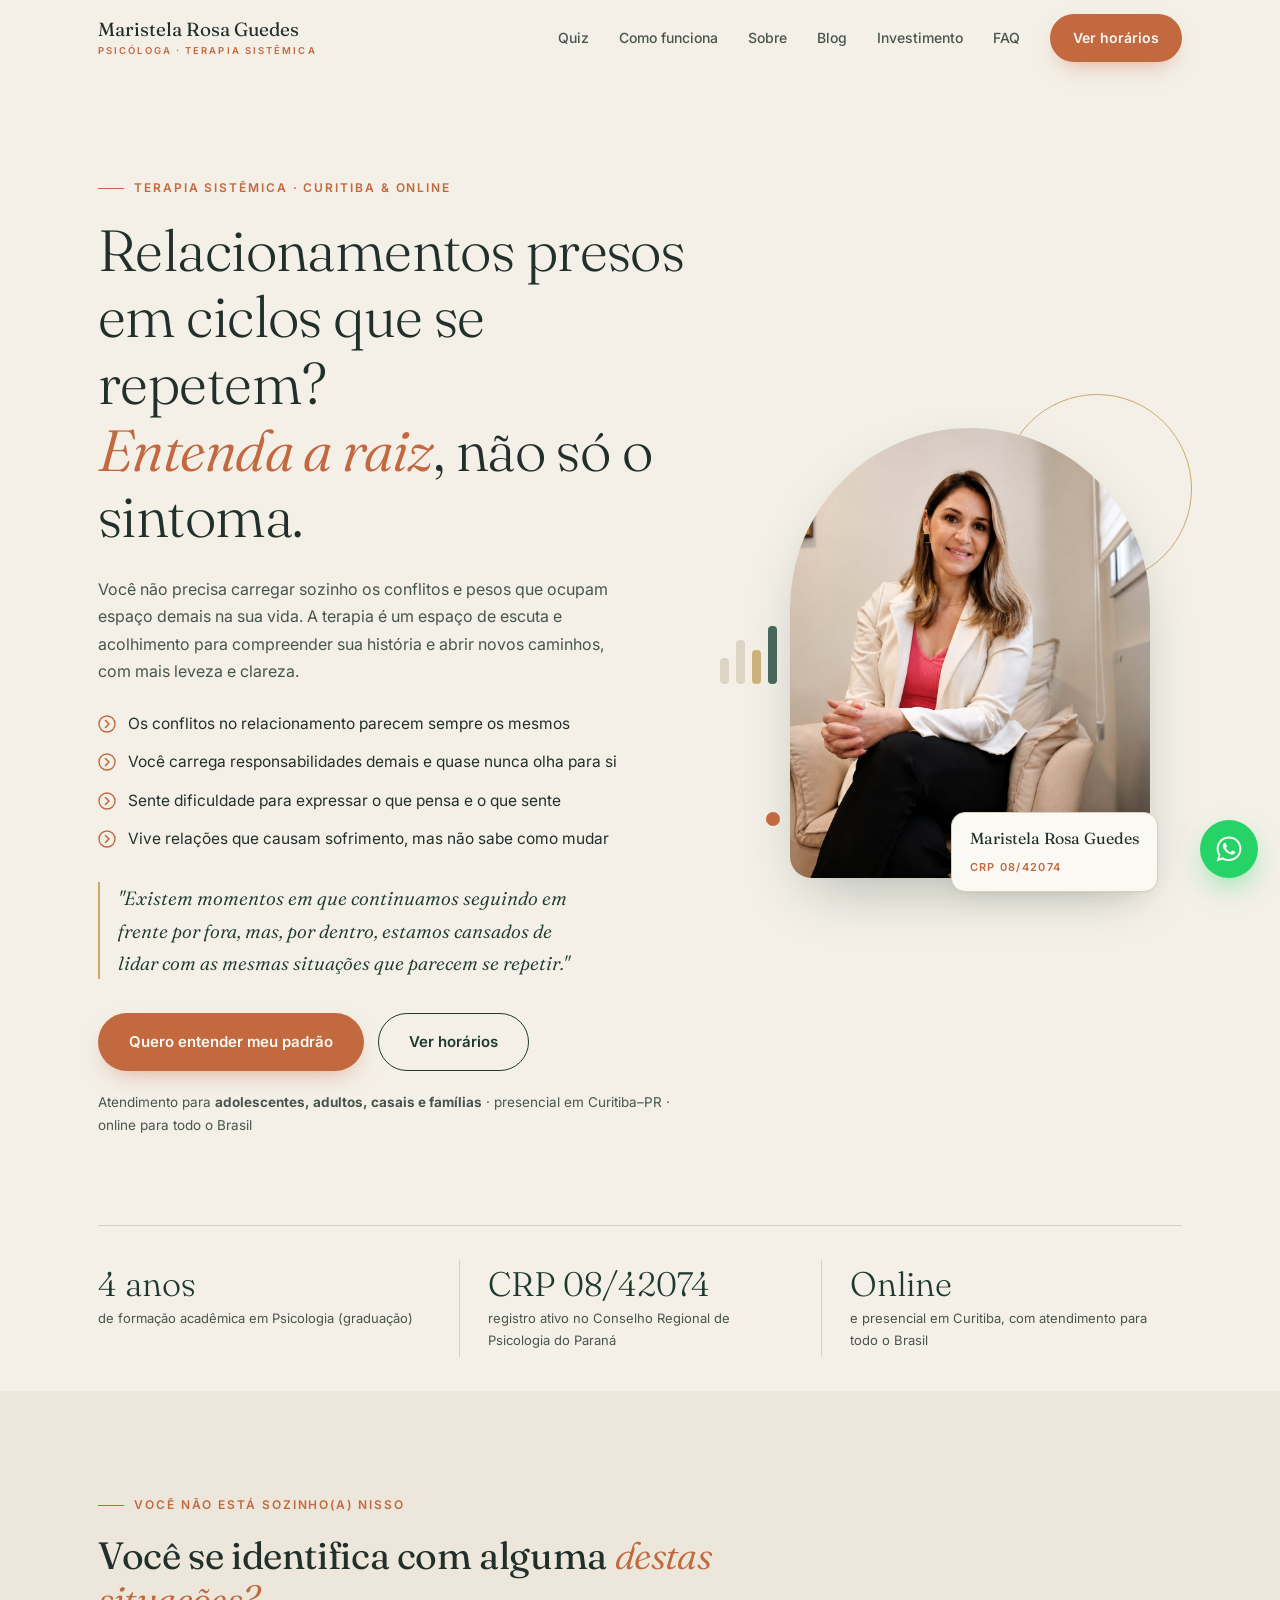
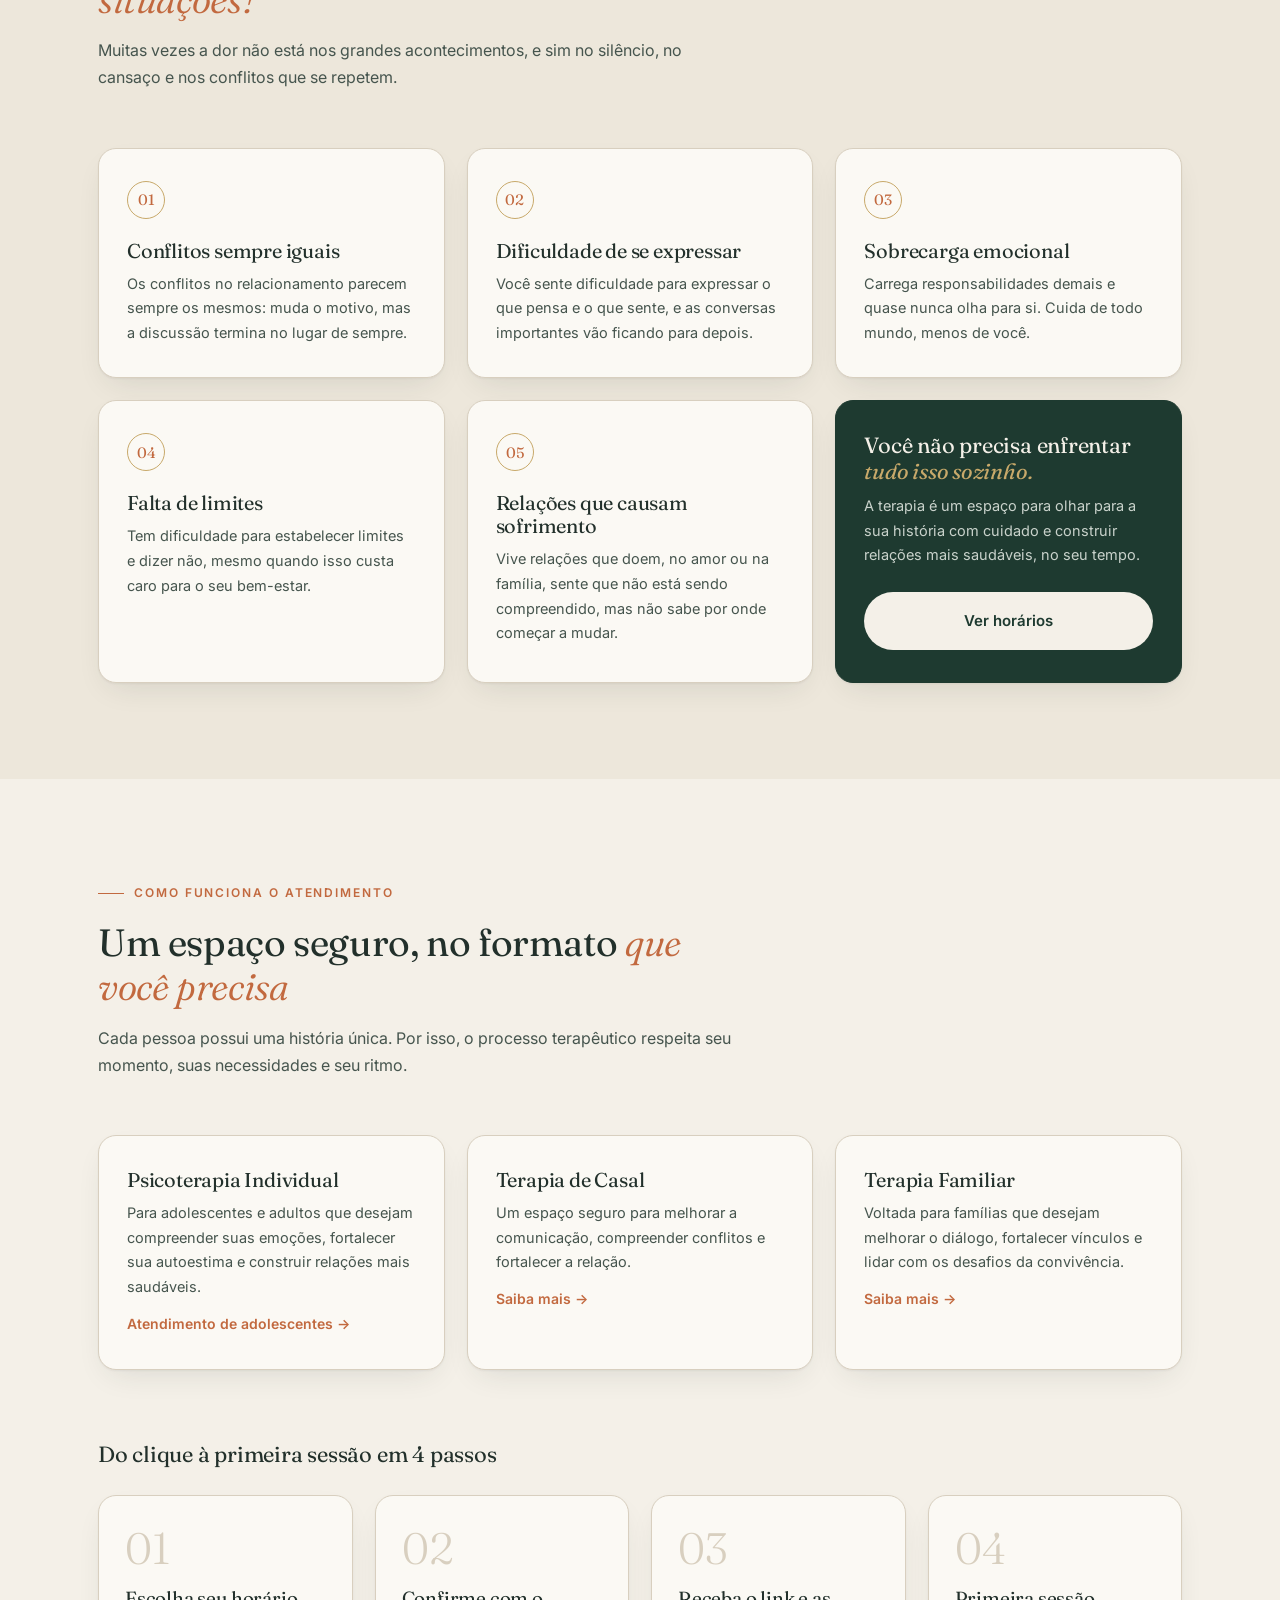
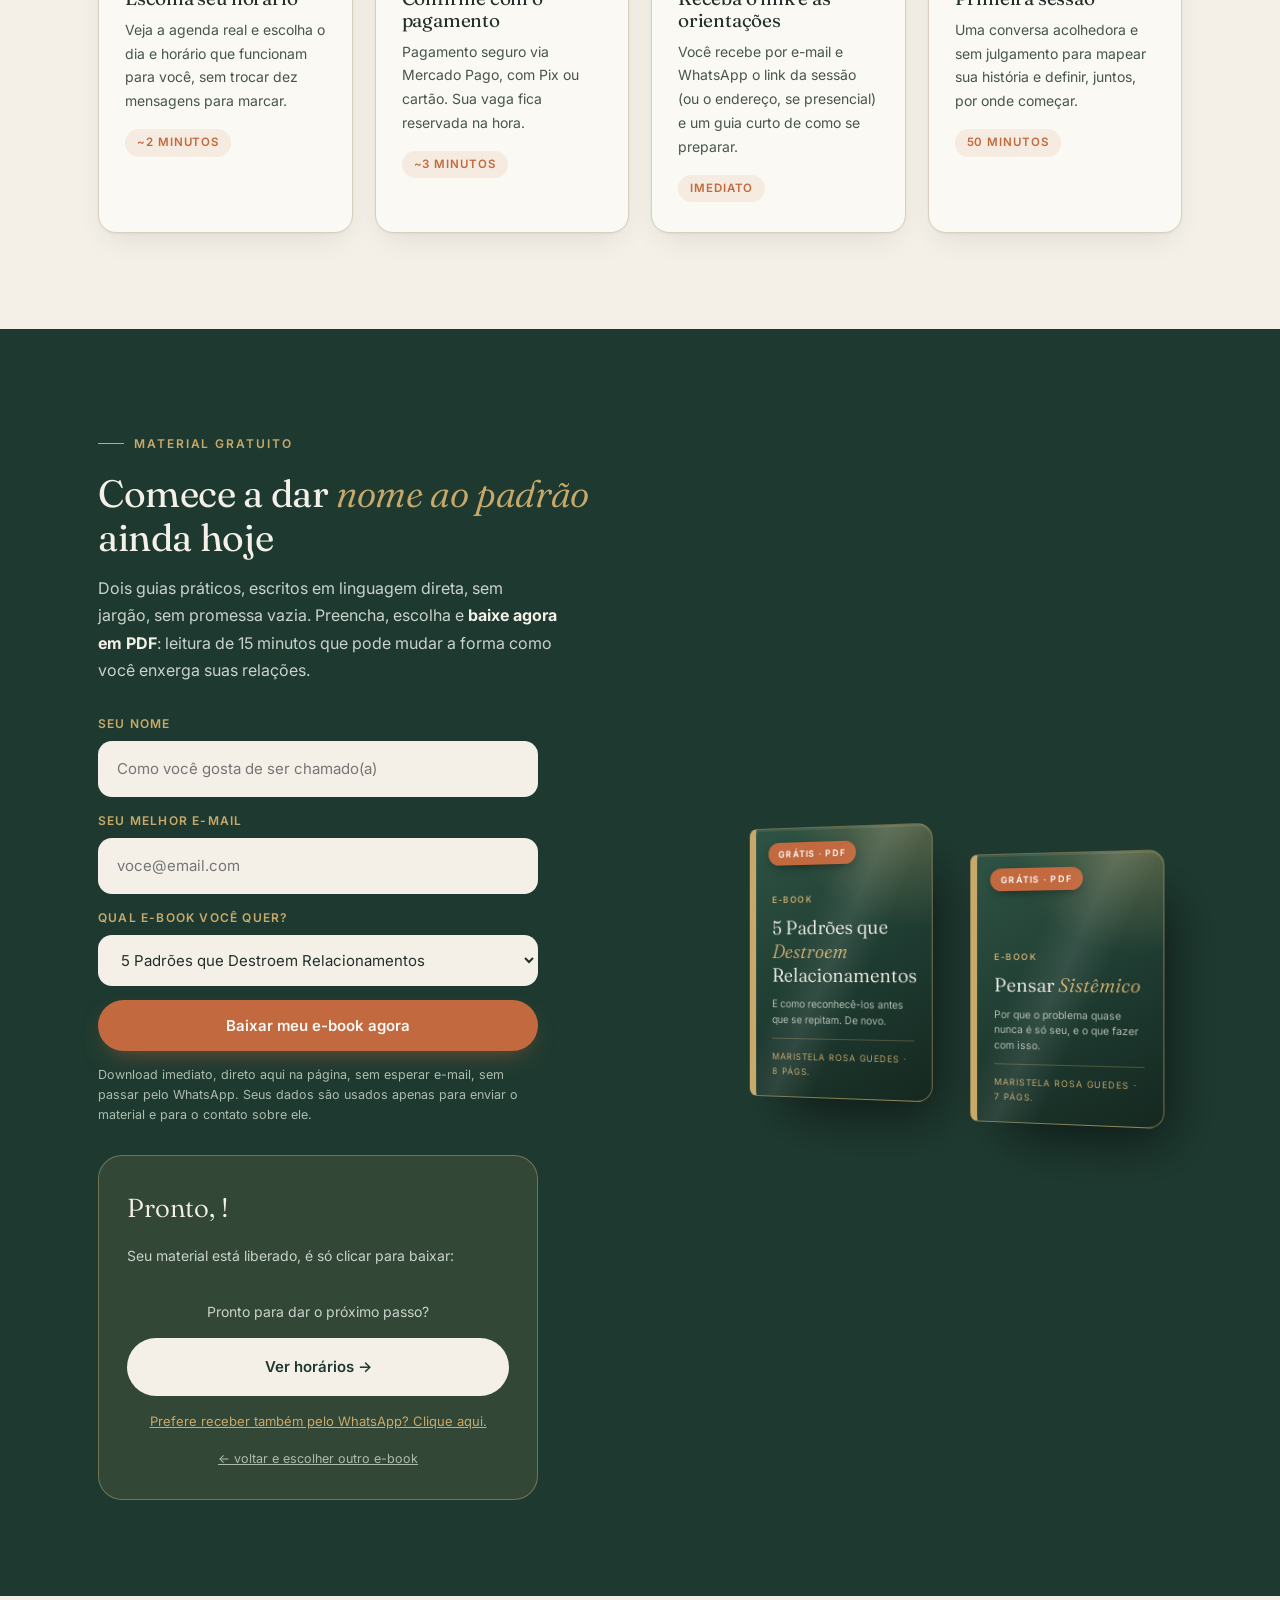
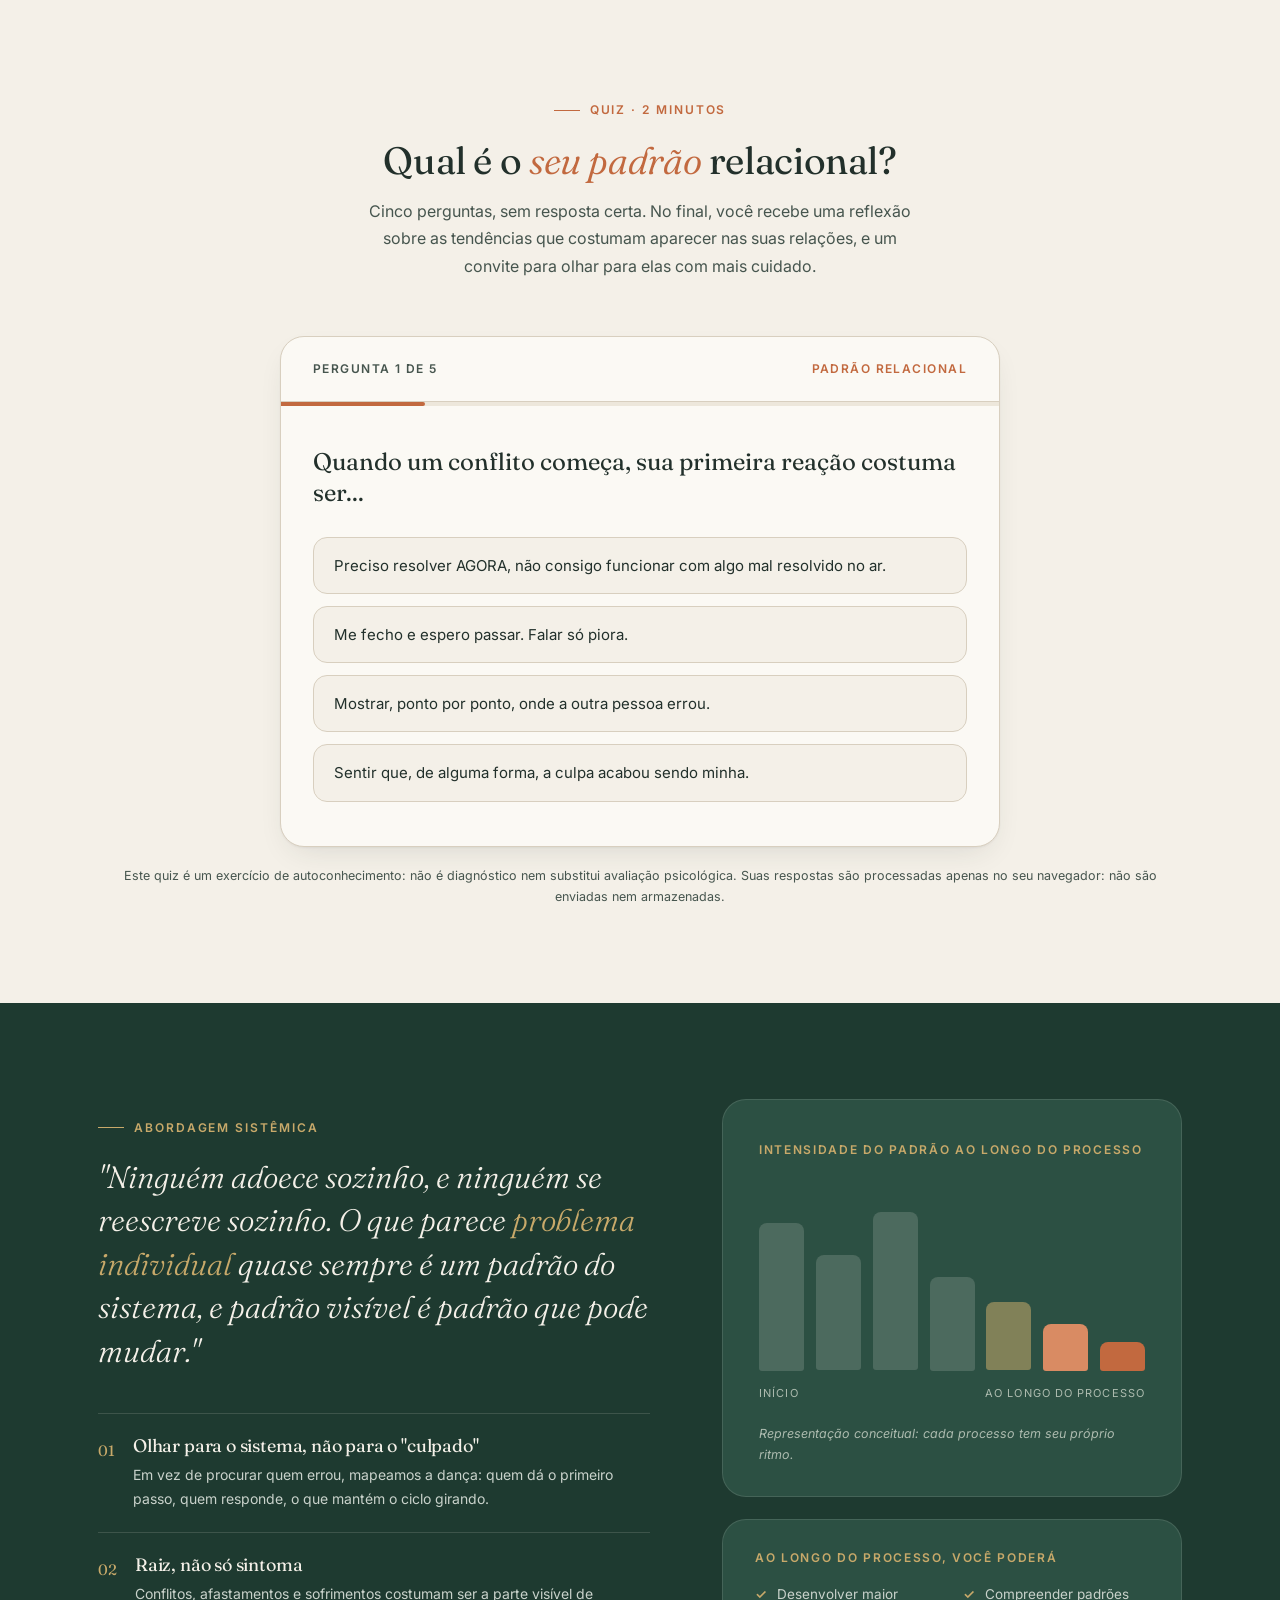
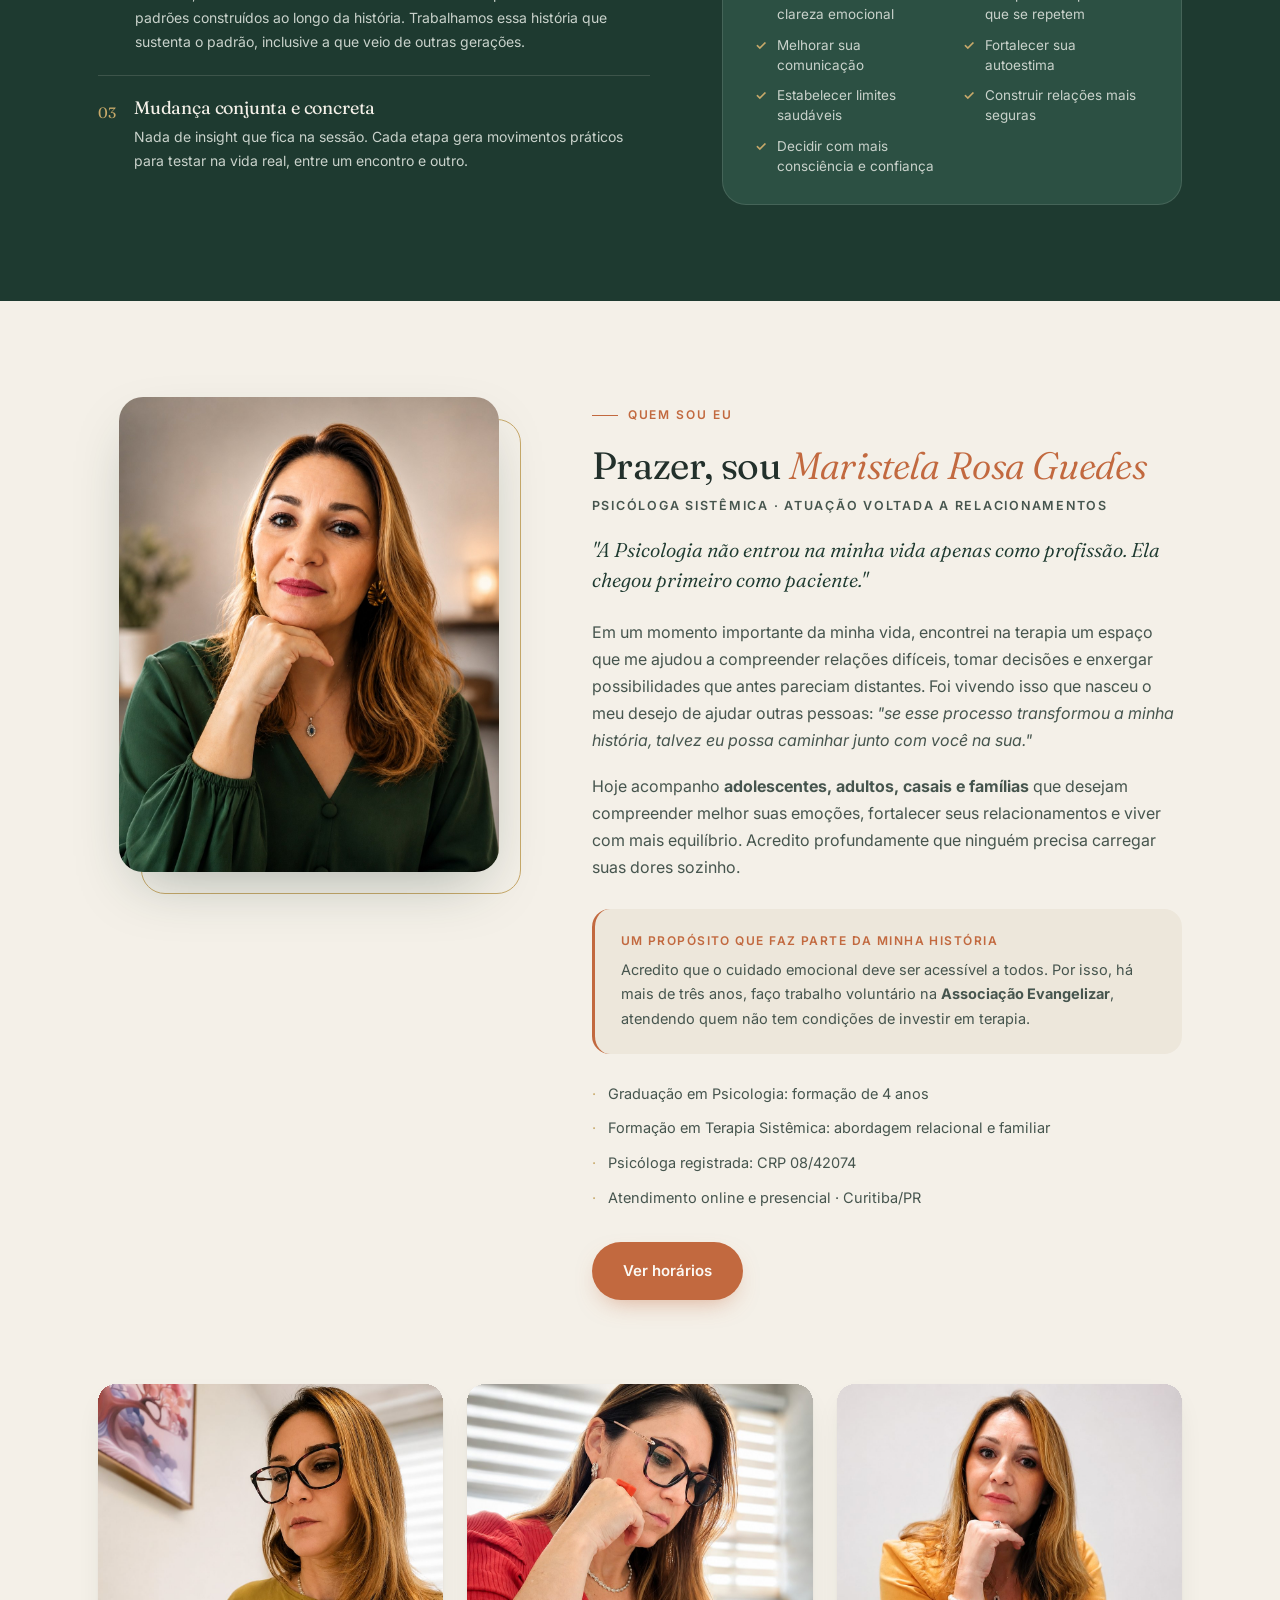
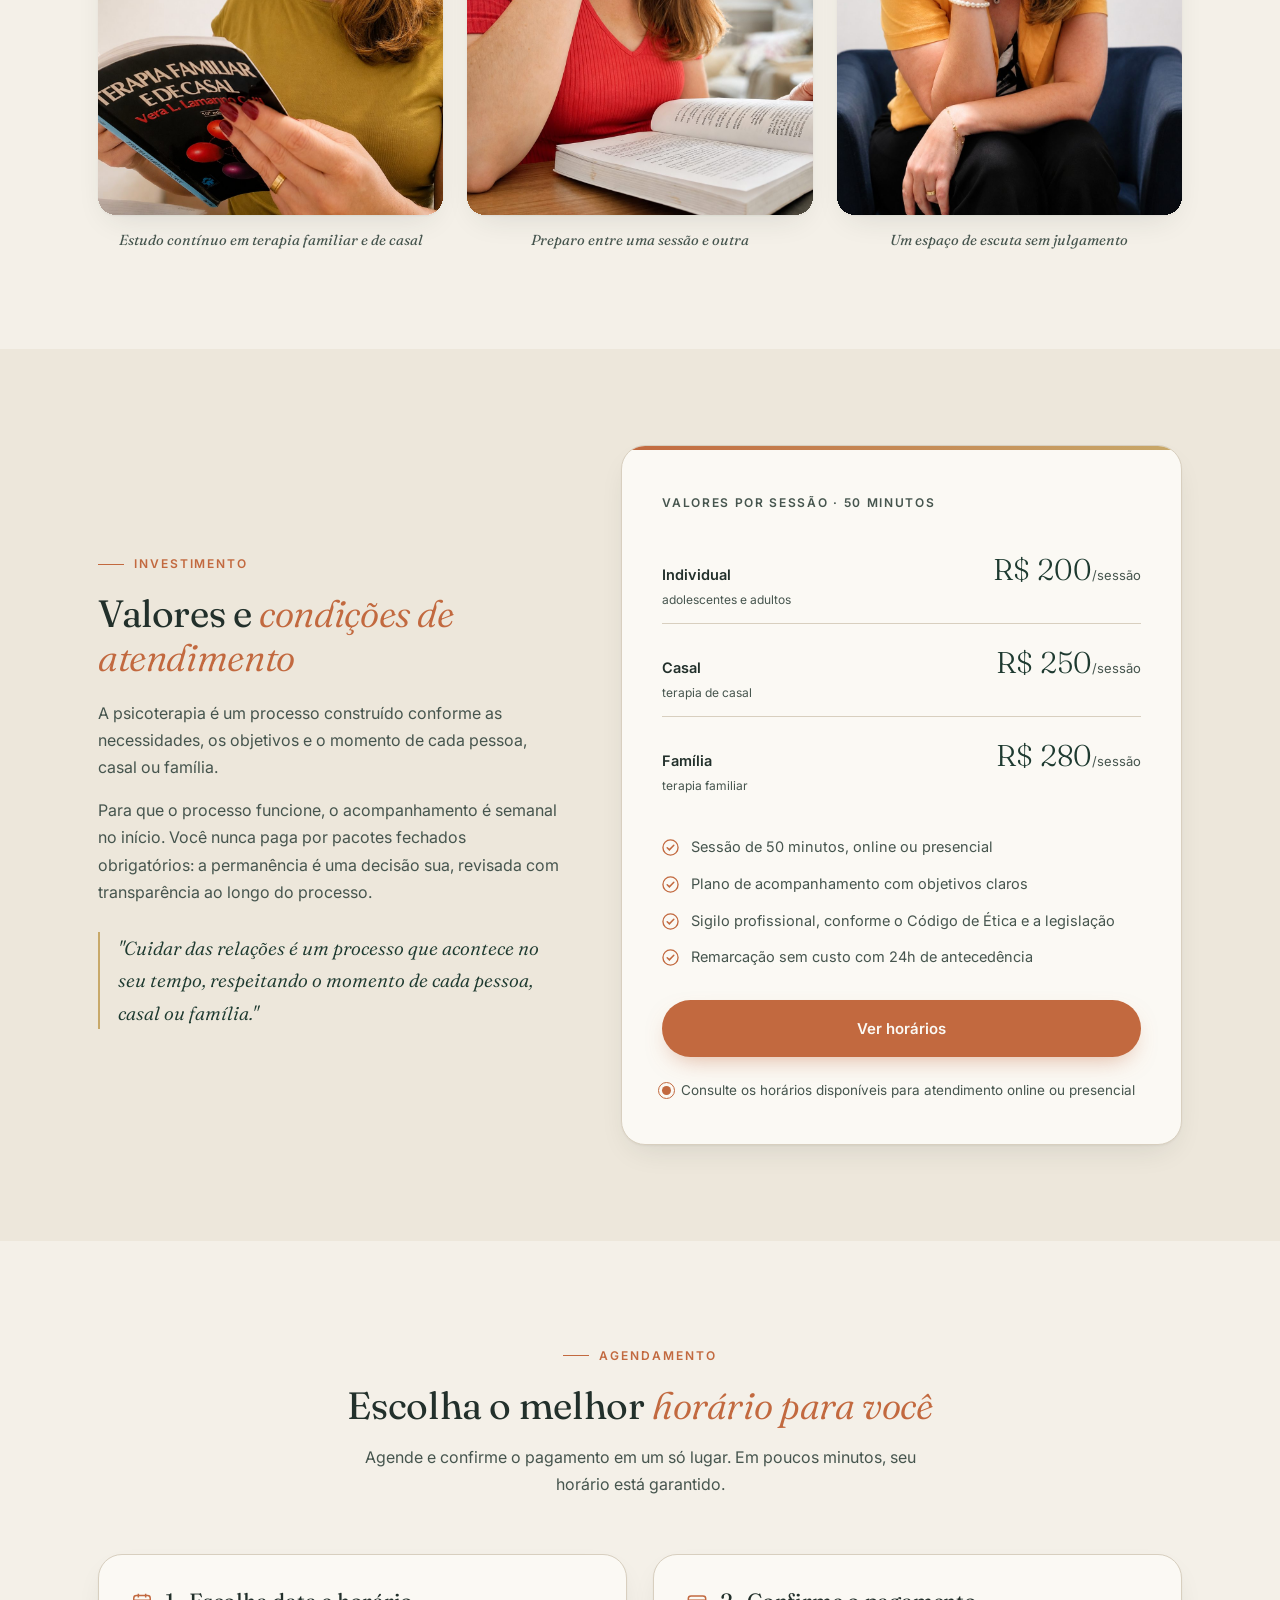
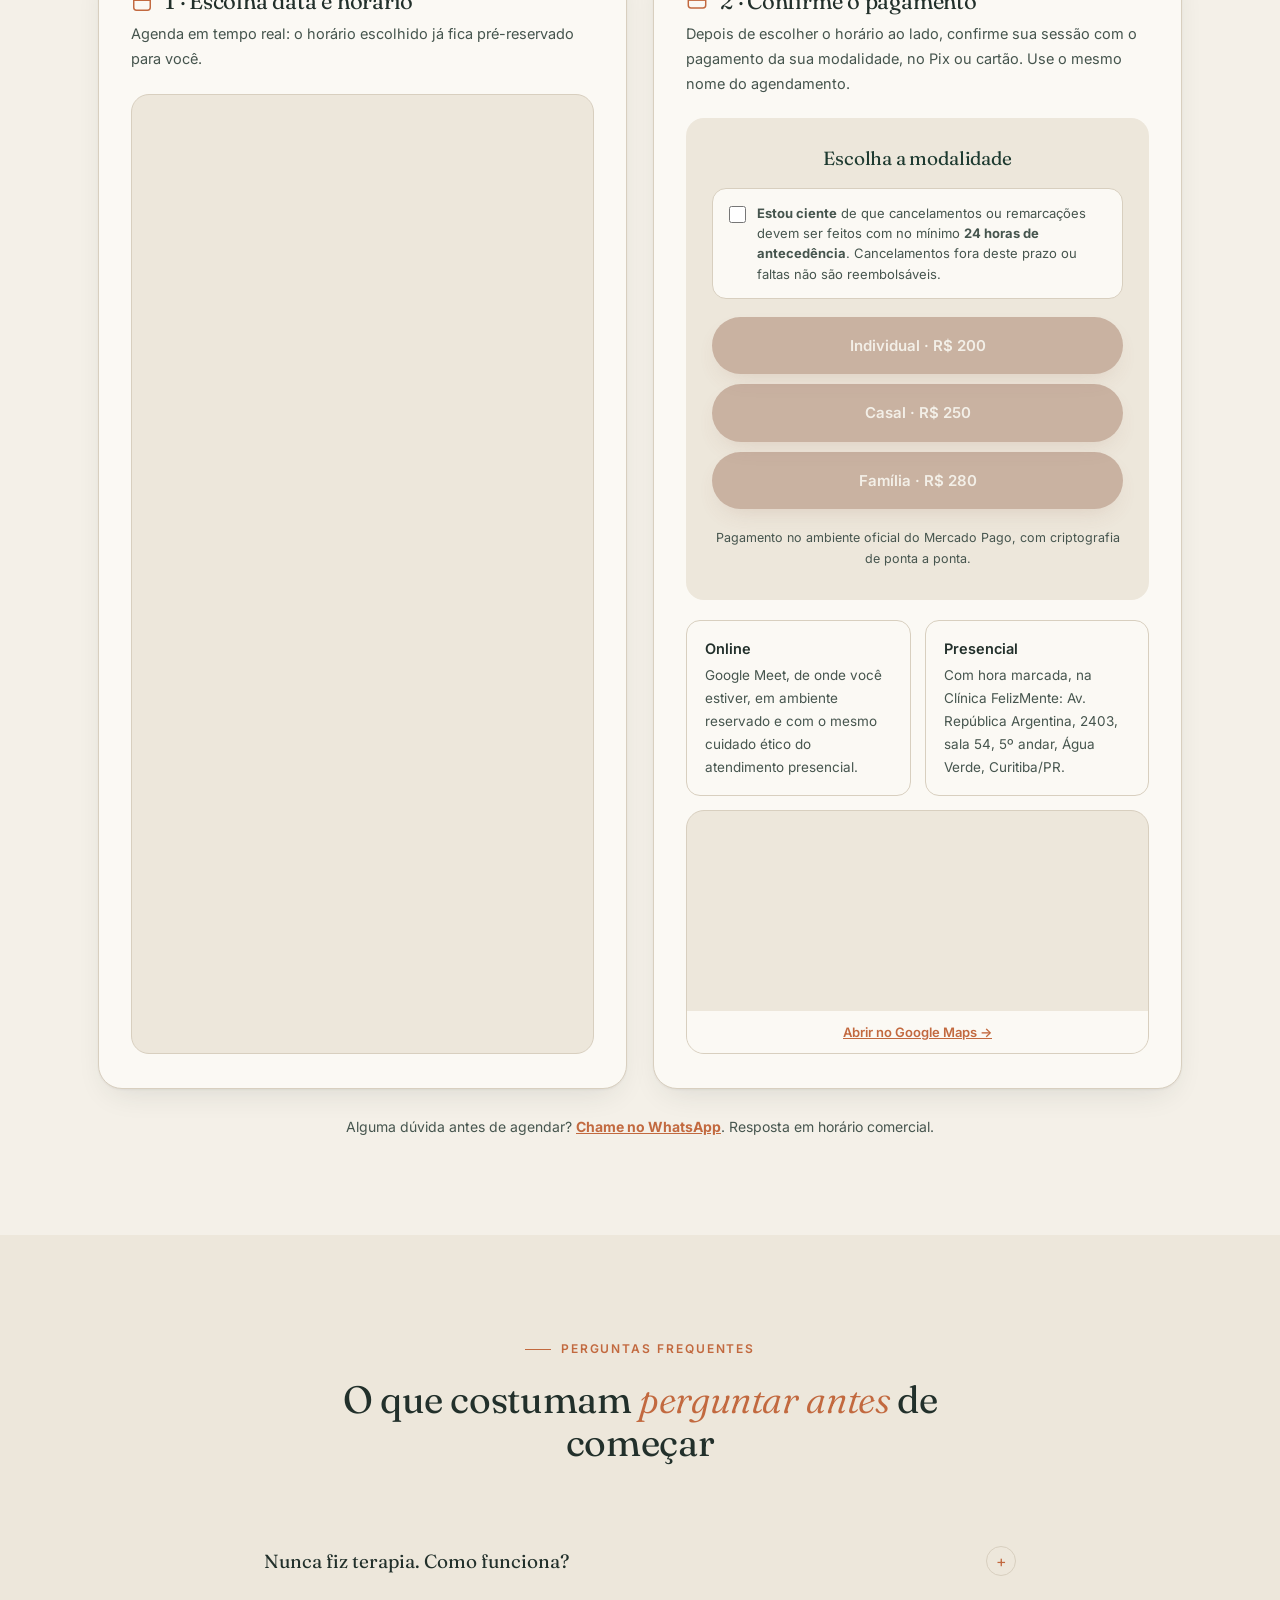
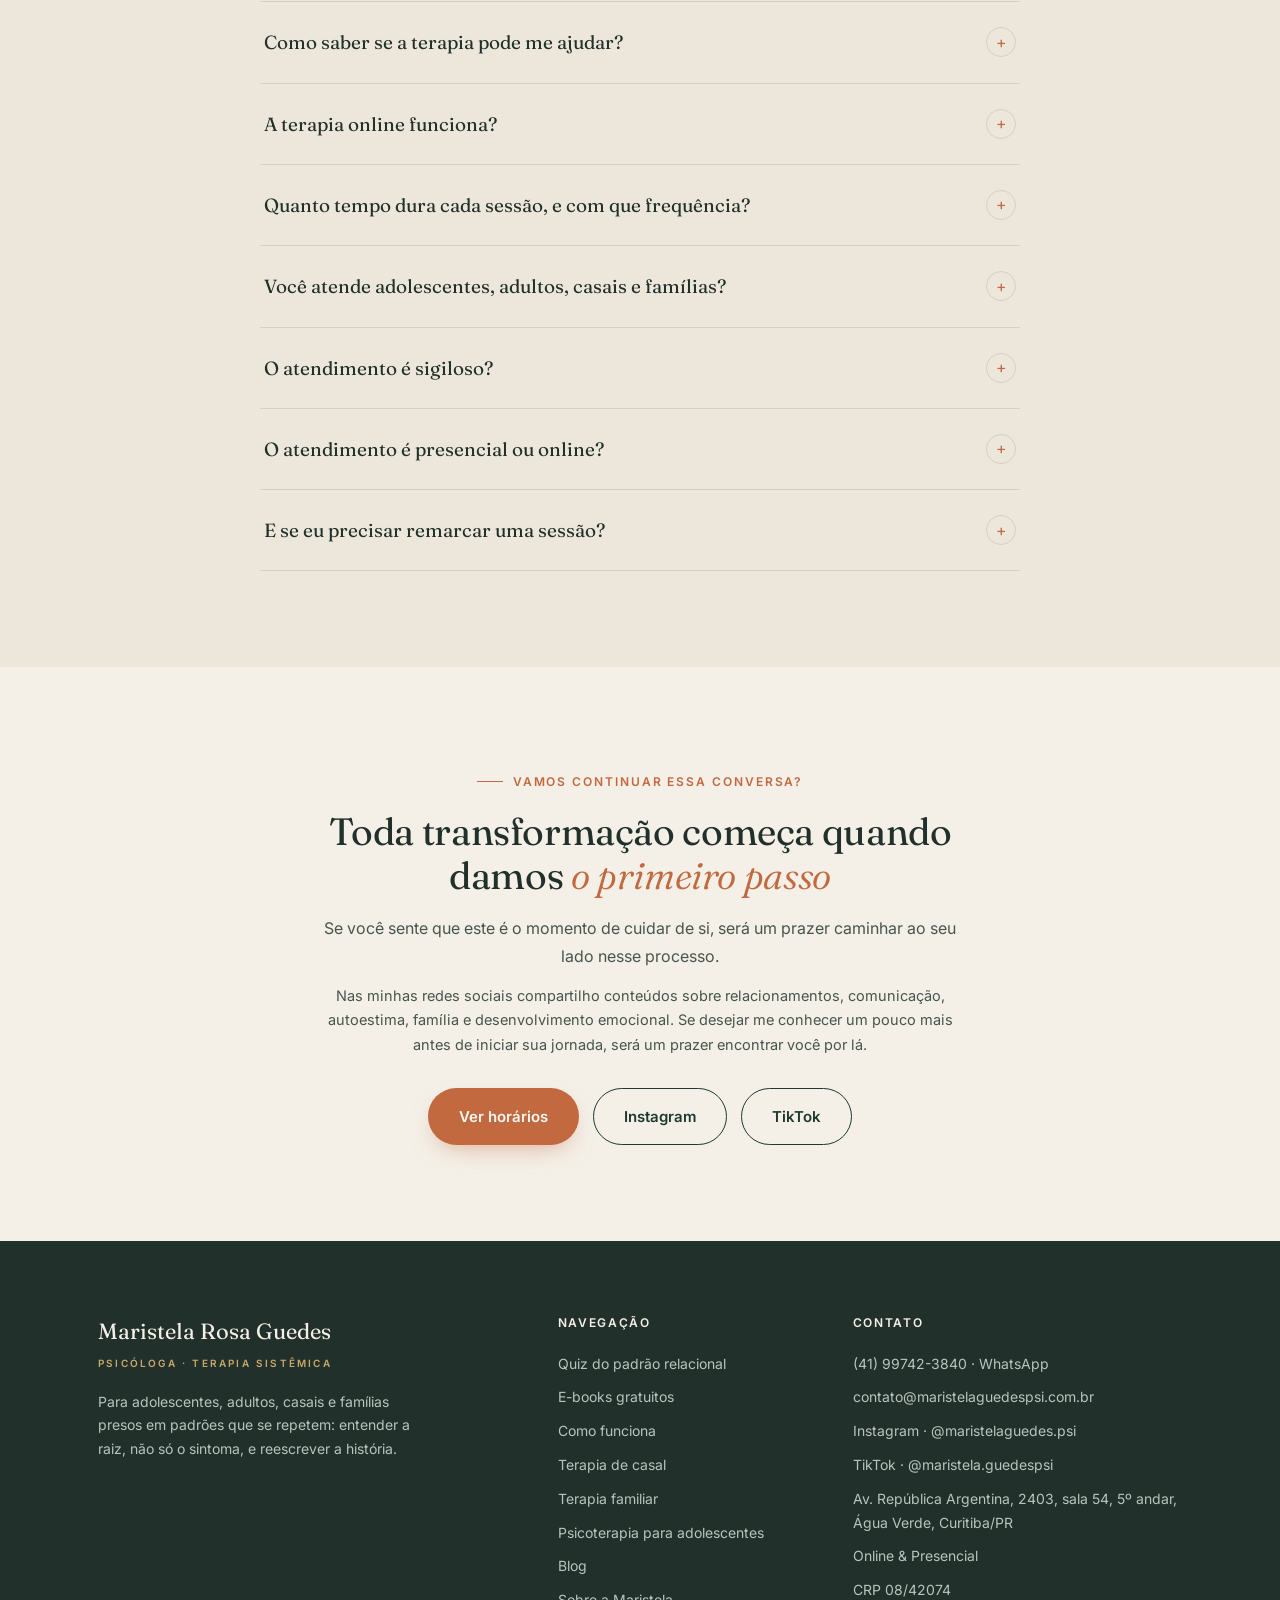
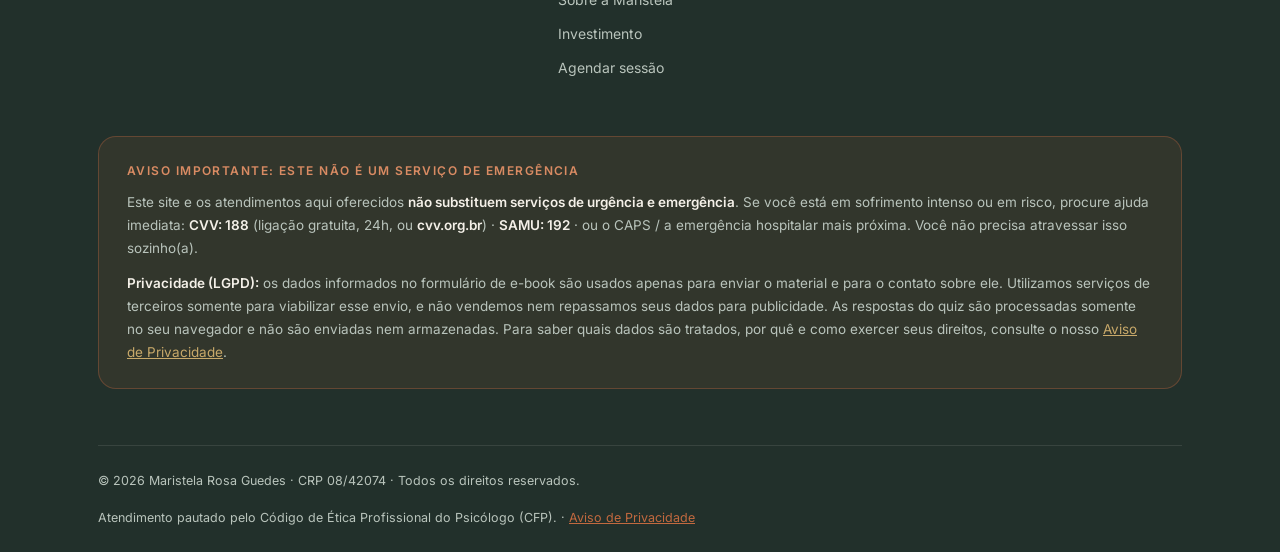
==== commit 64202981: "Reverte agendamento para so o Calendly (a pedido) - Remove o calendario proprio, os chips de tipo/fo" ====
--- a/index.html
+++ b/index.html
@@ -1099,43 +1099,11 @@
       <div class="agenda-card reveal">
         <h3>
           <svg width="22" height="22" viewBox="0 0 24 24" fill="none" stroke="#C2693F" stroke-width="1.6" aria-hidden="true"><rect x="3" y="5" width="18" height="16" rx="3"/><path d="M8 3v4M16 3v4M3 10h18"/></svg>
-          1 · Escolha dia e horário
+          1 · Escolha data e horário
         </h3>
-        <p class="desc">Selecione o tipo, o formato e o melhor dia e horário. Ao enviar, confirmo a disponibilidade com você pelo WhatsApp.</p>
-        <div class="agq" id="agq">
-          <span class="agq-lbl">Tipo de sessão</span>
-          <div class="chips" data-g="tipo" role="group" aria-label="Tipo de sessão">
-            <button type="button" class="chip" aria-pressed="true" data-v="Individual">Individual<small>R$ 200</small></button>
-            <button type="button" class="chip" aria-pressed="false" data-v="Casal">Casal<small>R$ 250</small></button>
-            <button type="button" class="chip" aria-pressed="false" data-v="Família">Família<small>R$ 280</small></button>
-          </div>
-          <span class="agq-lbl">Formato</span>
-          <div class="chips" data-g="formato" role="group" aria-label="Formato do atendimento" style="grid-template-columns:repeat(2,1fr)">
-            <button type="button" class="chip" aria-pressed="true" data-v="Online">Online<small>videochamada</small></button>
-            <button type="button" class="chip" aria-pressed="false" data-v="Presencial (Água Verde)">Presencial<small>Água Verde</small></button>
-          </div>
-          <span class="agq-lbl">Escolha o dia</span>
-          <div class="cal" id="cal">
-            <div class="cal-head">
-              <button type="button" class="cal-nav" id="calPrev" aria-label="Mês anterior">‹</button>
-              <span class="mname" id="calMname"></span>
-              <button type="button" class="cal-nav" id="calNext" aria-label="Próximo mês">›</button>
-            </div>
-            <div class="cal-wd"><span>dom</span><span>seg</span><span>ter</span><span>qua</span><span>qui</span><span>sex</span><span>sáb</span></div>
-            <div class="cal-days" id="calDays"></div>
-          </div>
-          <span class="agq-lbl slots-lbl" id="slotsLbl" hidden>Horário</span>
-          <div class="slots" id="slots"></div>
-          <p class="picker-resumo" id="pickerResumo"></p>
-          <button type="button" class="btn btn-clay agq-send" id="agqSend">Enviar meu pedido no WhatsApp</button>
-          <p class="agq-note">Sem compromisso: confirmo a disponibilidade e você acerta o pagamento depois.</p>
-        </div>
-        <p class="agq-ou-link" style="text-align:center;font-size:13px;margin-top:14px"><button type="button" id="calendlyToggle" style="background:none;border:0;color:var(--clay);font:inherit;font-weight:600;cursor:pointer;text-decoration:underline">Prefere ver a agenda em tempo real? Abrir calendário completo</button></p>
-        <div class="calendly-box compact" id="calendlyBox" hidden>
-          <button type="button" class="calendly-load" id="calendlyLoad" aria-label="Abrir o calendário de horários">
-            <span class="cl-sub">Agenda em tempo real, com confirmação automática.</span>
-            <span class="cl-btn">Abrir agenda →</span>
-          </button>
+        <p class="desc">Agenda em tempo real: o horário escolhido já fica pré-reservado para você.</p>
+        <div class="calendly-box">
+          <iframe src="https://calendly.com/maristelarosapsi/sessao-psicoterapia?hide_gdpr_banner=1&background_color=EDE7DB&text_color=22302B&primary_color=C2693F" title="Agenda de horários no Calendly" loading="lazy"></iframe>
         </div>
       </div>
 
@@ -1326,113 +1294,6 @@
 }, {threshold:.12, rootMargin:'0px 0px -40px 0px'});
 document.querySelectorAll('.reveal').forEach(el => io.observe(el));
 io.observe(document.getElementById('gBars'));
-
-/* ---------- Calendly: carrega o calendário só ao clicar (mais rápido e privado) ---------- */
-const calendlyLoad = document.getElementById('calendlyLoad');
-if (calendlyLoad) {
-  calendlyLoad.addEventListener('click', () => {
-    document.getElementById('calendlyBox').innerHTML =
-      '<iframe src="https://calendly.com/maristelarosapsi/sessao-psicoterapia?hide_gdpr_banner=1&background_color=EDE7DB&text_color=22302B&primary_color=C2693F" title="Agenda de horários no Calendly"></iframe>';
-  });
-}
-
-/* ---------- Agendamento próprio: chips + calendário PT + envio ao WhatsApp ---------- */
-const agq = document.getElementById('agq');
-if (agq) {
-  // ---- chips de tipo e formato ----
-  agq.querySelectorAll('.chips').forEach(g => {
-    g.addEventListener('click', e => {
-      const b = e.target.closest('.chip');
-      if (!b) return;
-      g.querySelectorAll('.chip').forEach(c => c.setAttribute('aria-pressed', 'false'));
-      b.setAttribute('aria-pressed', 'true');
-    });
-  });
-
-  /* ===== DISPONIBILIDADE (a Maristela pode me pedir para ajustar) ===== */
-  const DIAS_SEMANA = [1, 2, 3, 4, 5];              // 0=dom ... 6=sáb (hoje: seg a sex)
-  const HORARIOS = ['08:00','09:00','10:00','11:00','14:00','15:00','16:00','17:00','18:00','19:00','20:00'];
-  const HORIZONTE = 45;                              // dias à frente disponíveis
-  /* =================================================================== */
-
-  const MESES = ['janeiro','fevereiro','março','abril','maio','junho','julho','agosto','setembro','outubro','novembro','dezembro'];
-  const DIASEXT = ['domingo','segunda-feira','terça-feira','quarta-feira','quinta-feira','sexta-feira','sábado'];
-  const hoje = new Date(); hoje.setHours(0,0,0,0);
-  const limite = new Date(hoje); limite.setDate(limite.getDate() + HORIZONTE);
-  let view = new Date(hoje.getFullYear(), hoje.getMonth(), 1);
-  let selDate = null, selTime = null;
-
-  const elDays = document.getElementById('calDays'), elMname = document.getElementById('calMname');
-  const elPrev = document.getElementById('calPrev'), elNext = document.getElementById('calNext');
-  const elSlots = document.getElementById('slots'), elSlotsLbl = document.getElementById('slotsLbl');
-  const elResumo = document.getElementById('pickerResumo');
-
-  const sameDay = (a,b) => a.getFullYear()===b.getFullYear() && a.getMonth()===b.getMonth() && a.getDate()===b.getDate();
-  const disp = d => d >= hoje && d <= limite && DIAS_SEMANA.includes(d.getDay());
-  const fmtData = d => DIASEXT[d.getDay()] + ', ' + String(d.getDate()).padStart(2,'0') + '/' + String(d.getMonth()+1).padStart(2,'0');
-
-  function render() {
-    elMname.textContent = MESES[view.getMonth()] + ' ' + view.getFullYear();
-    elDays.innerHTML = '';
-    const startPad = new Date(view.getFullYear(), view.getMonth(), 1).getDay();
-    const nDays = new Date(view.getFullYear(), view.getMonth()+1, 0).getDate();
-    for (let i=0;i<startPad;i++) elDays.appendChild(document.createElement('span'));
-    for (let d=1; d<=nDays; d++) {
-      const date = new Date(view.getFullYear(), view.getMonth(), d);
-      const btn = document.createElement('button');
-      btn.type='button'; btn.className='cal-day'; btn.textContent=d;
-      if (sameDay(date,hoje)) btn.classList.add('hoje');
-      if (!disp(date)) { btn.disabled=true; btn.setAttribute('aria-disabled','true'); }
-      else {
-        if (selDate && sameDay(date,selDate)) btn.classList.add('sel');
-        btn.setAttribute('aria-label', fmtData(date));
-        btn.addEventListener('click', () => { selDate=date; selTime=null; render(); renderSlots(); resumo(); });
-      }
-      elDays.appendChild(btn);
-    }
-    elPrev.disabled = (view.getFullYear()===hoje.getFullYear() && view.getMonth()===hoje.getMonth());
-    elNext.disabled = (view.getFullYear()===limite.getFullYear() && view.getMonth()===limite.getMonth());
-  }
-  function renderSlots() {
-    if (!selDate) { elSlots.innerHTML=''; elSlotsLbl.hidden=true; return; }
-    elSlotsLbl.hidden=false; elSlots.innerHTML='';
-    HORARIOS.forEach(h => {
-      const b=document.createElement('button'); b.type='button'; b.className='slot'; b.textContent=h;
-      if (selTime===h) b.classList.add('sel');
-      b.addEventListener('click', () => { selTime=h; renderSlots(); resumo(); });
-      elSlots.appendChild(b);
-    });
-  }
-  function resumo() {
-    if (selDate && selTime) elResumo.innerHTML = 'Escolhido: <b>' + fmtData(selDate) + ' às ' + selTime + '</b>';
-    else if (selDate) elResumo.innerHTML = 'Agora escolha o <b>horário</b> acima.';
-    else elResumo.textContent = '';
-  }
-  elPrev.addEventListener('click', () => { view=new Date(view.getFullYear(), view.getMonth()-1, 1); render(); });
-  elNext.addEventListener('click', () => { view=new Date(view.getFullYear(), view.getMonth()+1, 1); render(); });
-  render();
-
-  // ---- envio ao WhatsApp ----
-  document.getElementById('agqSend').addEventListener('click', () => {
-    const v = k => agq.querySelector('[data-g="'+k+'"] .chip[aria-pressed="true"]')?.dataset.v || '';
-    const quando = (selDate && selTime) ? (fmtData(selDate) + ' às ' + selTime)
-                 : (selDate ? (fmtData(selDate) + ' (horário a combinar)') : 'a combinar');
-    const msg = 'Olá, Maristela! Gostaria de agendar uma sessão:\n' +
-      '• Tipo: ' + v('tipo') + '\n' +
-      '• Formato: ' + v('formato') + '\n' +
-      '• Dia e horário: ' + quando + '\n\n' +
-      'Este horário está disponível?';
-    window.open('https://wa.me/5541997423840?text=' + encodeURIComponent(msg), '_blank', 'noopener');
-  });
-
-  // ---- alterna a agenda em tempo real (Calendly) como opção secundária ----
-  const tg = document.getElementById('calendlyToggle'), box = document.getElementById('calendlyBox');
-  if (tg && box) tg.addEventListener('click', () => {
-    box.hidden = !box.hidden;
-    tg.style.display = box.hidden ? '' : 'none';
-    if (!box.hidden) box.scrollIntoView({behavior:'smooth', block:'center'});
-  });
-}
 
 /* ---------- Aceite da política de cancelamento: libera os botões de pagamento ---------- */
 const aceite = document.getElementById('aceitePolitica');
